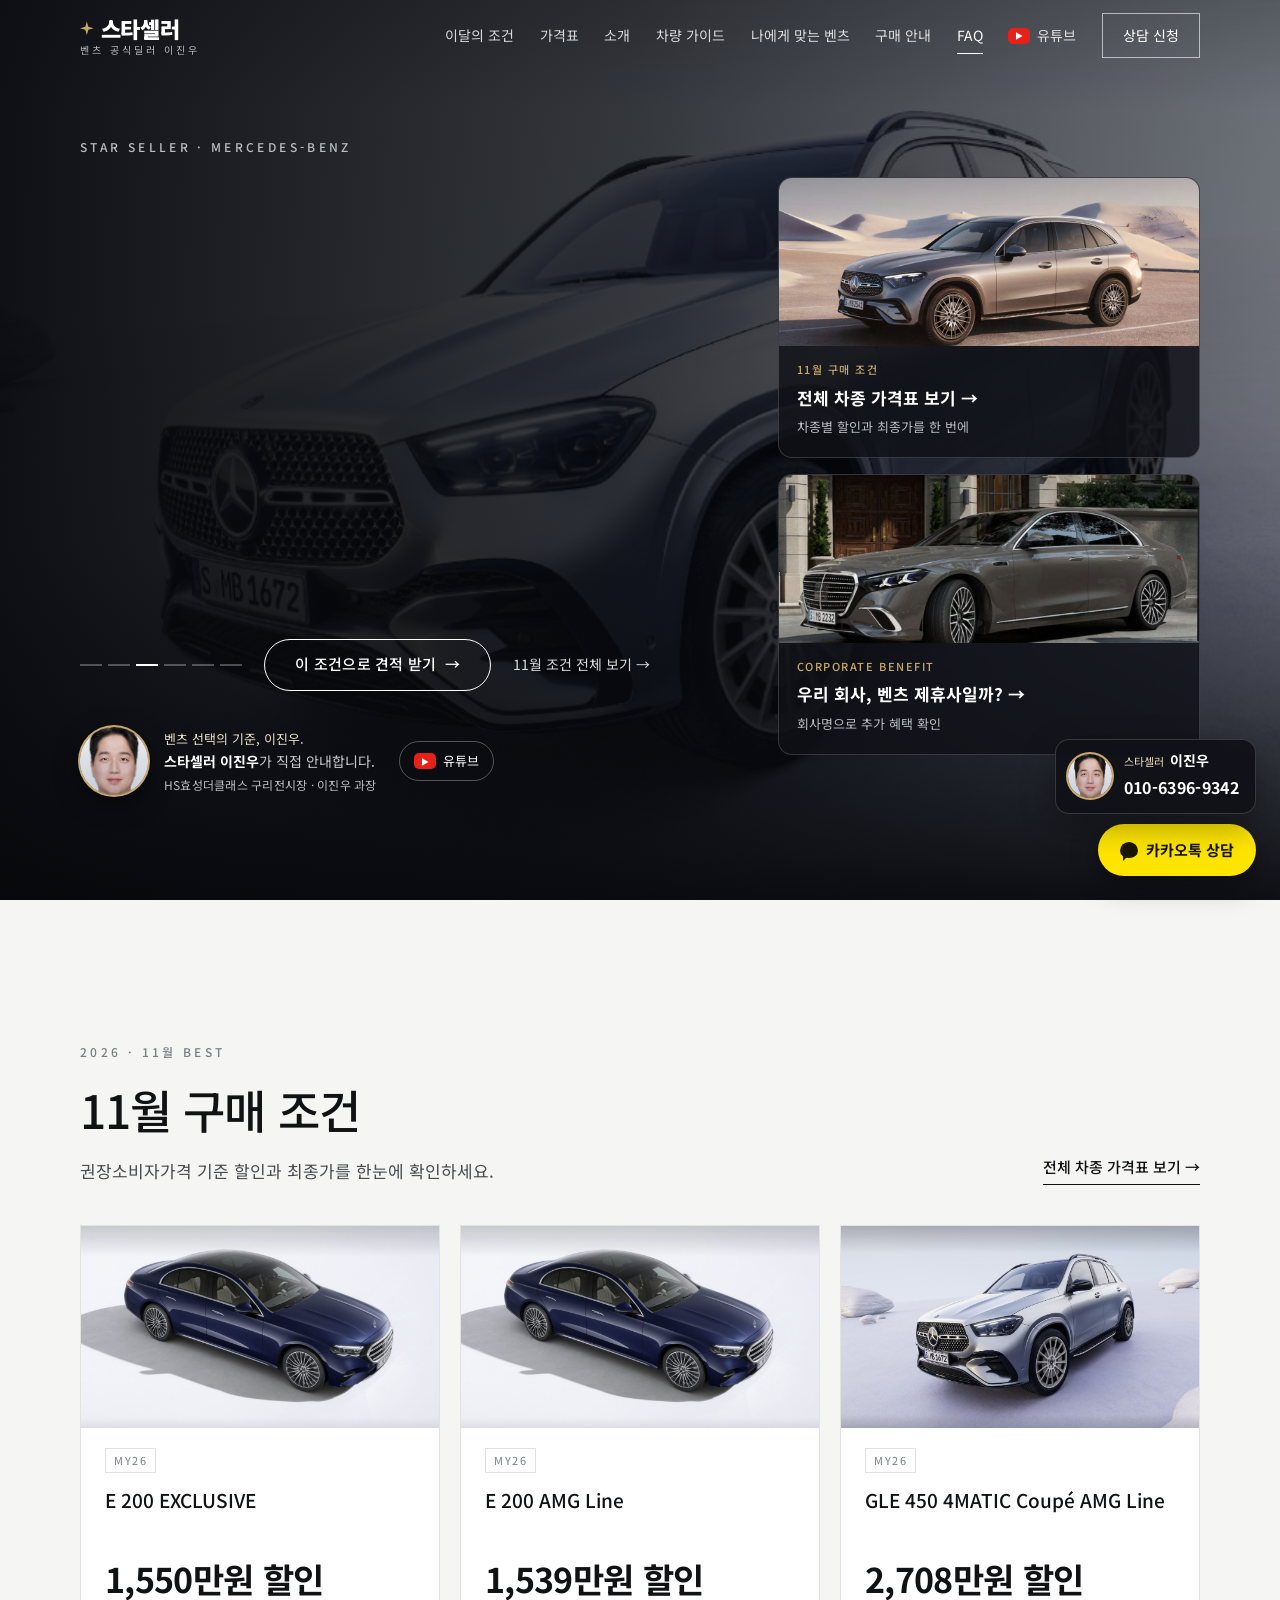
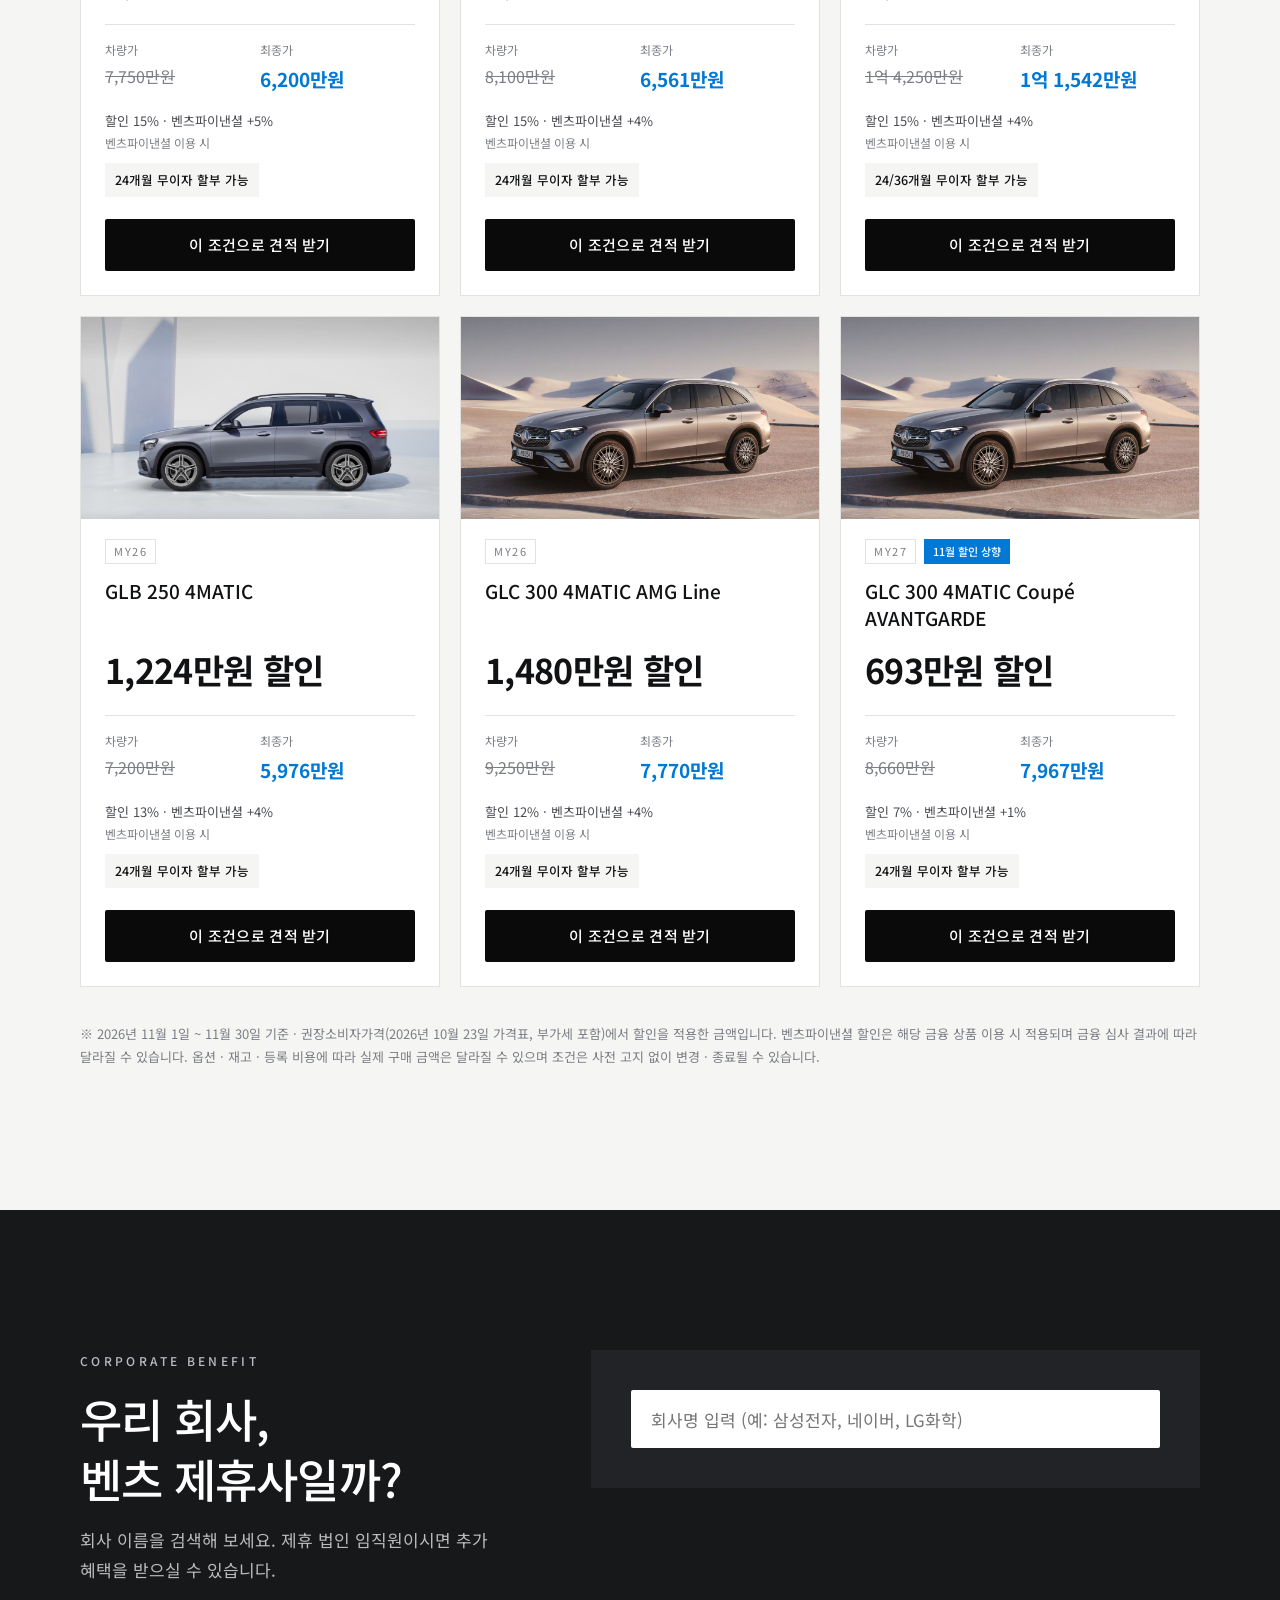
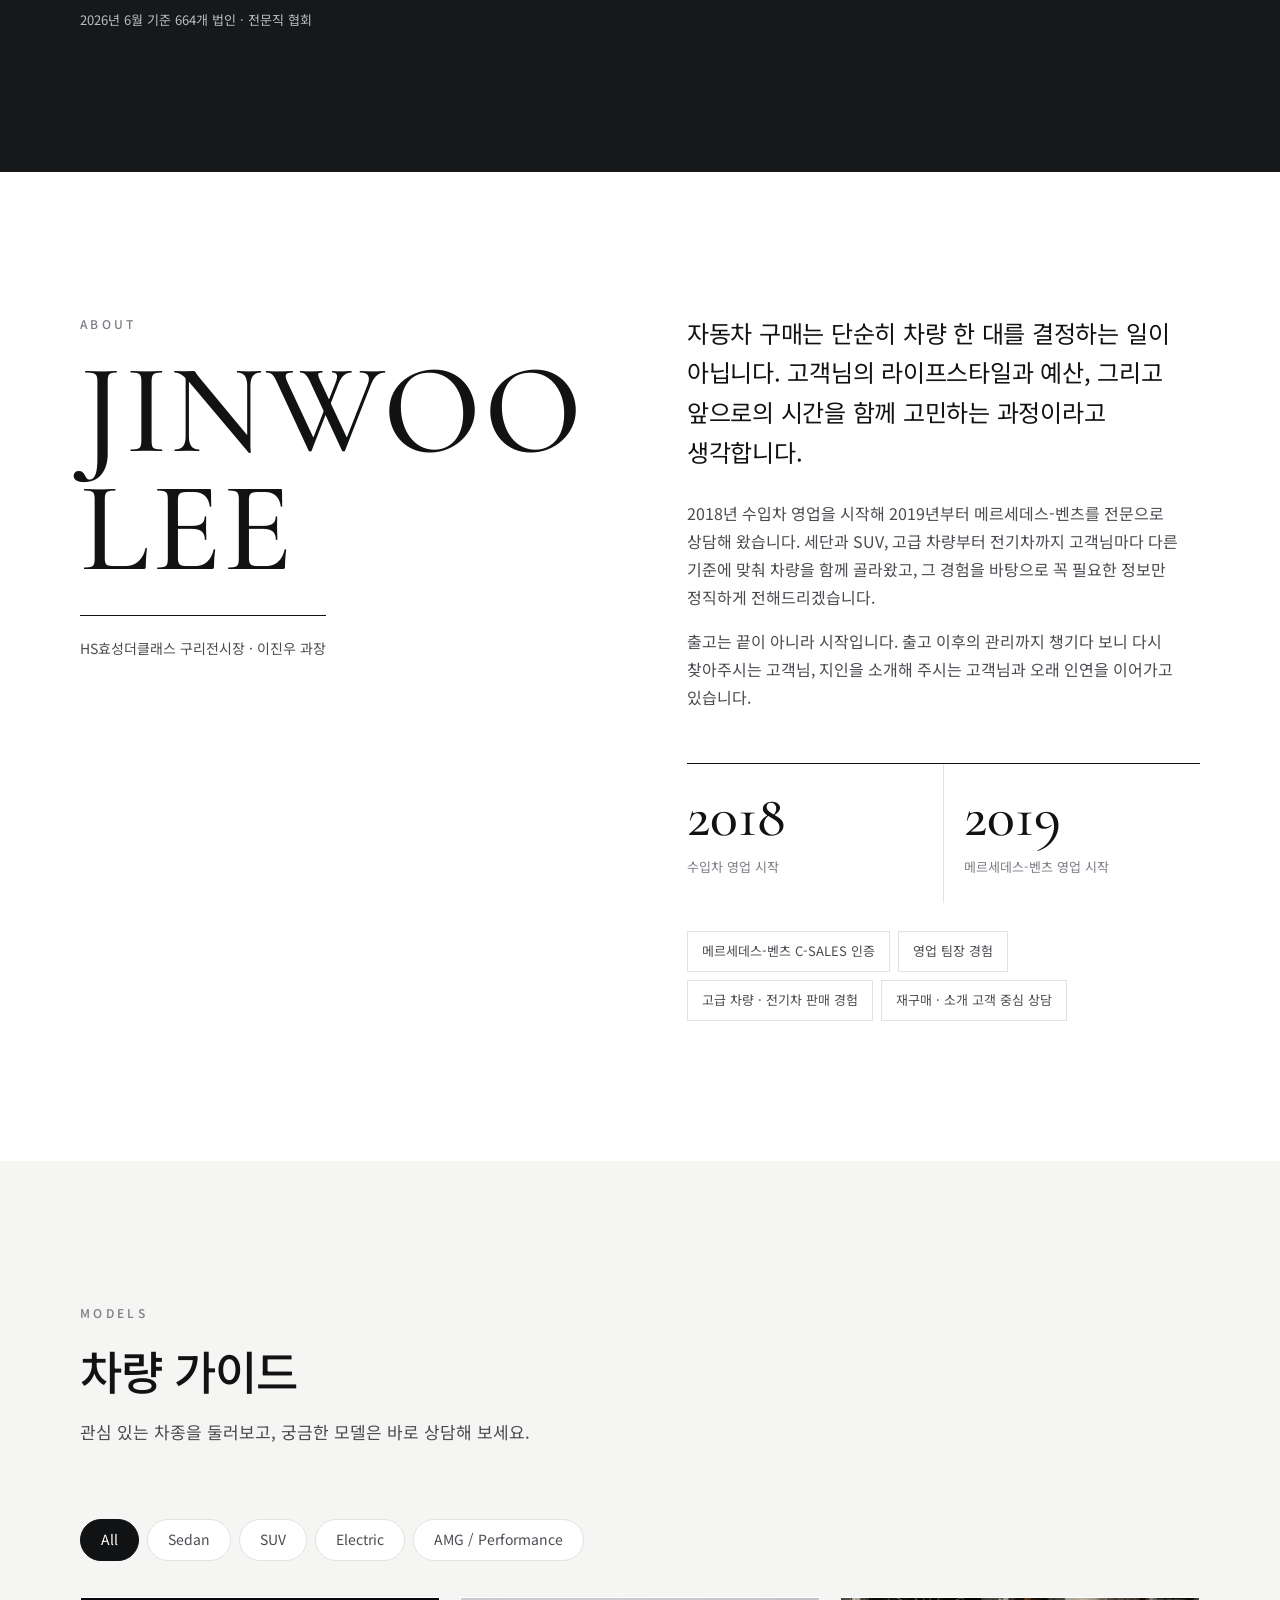
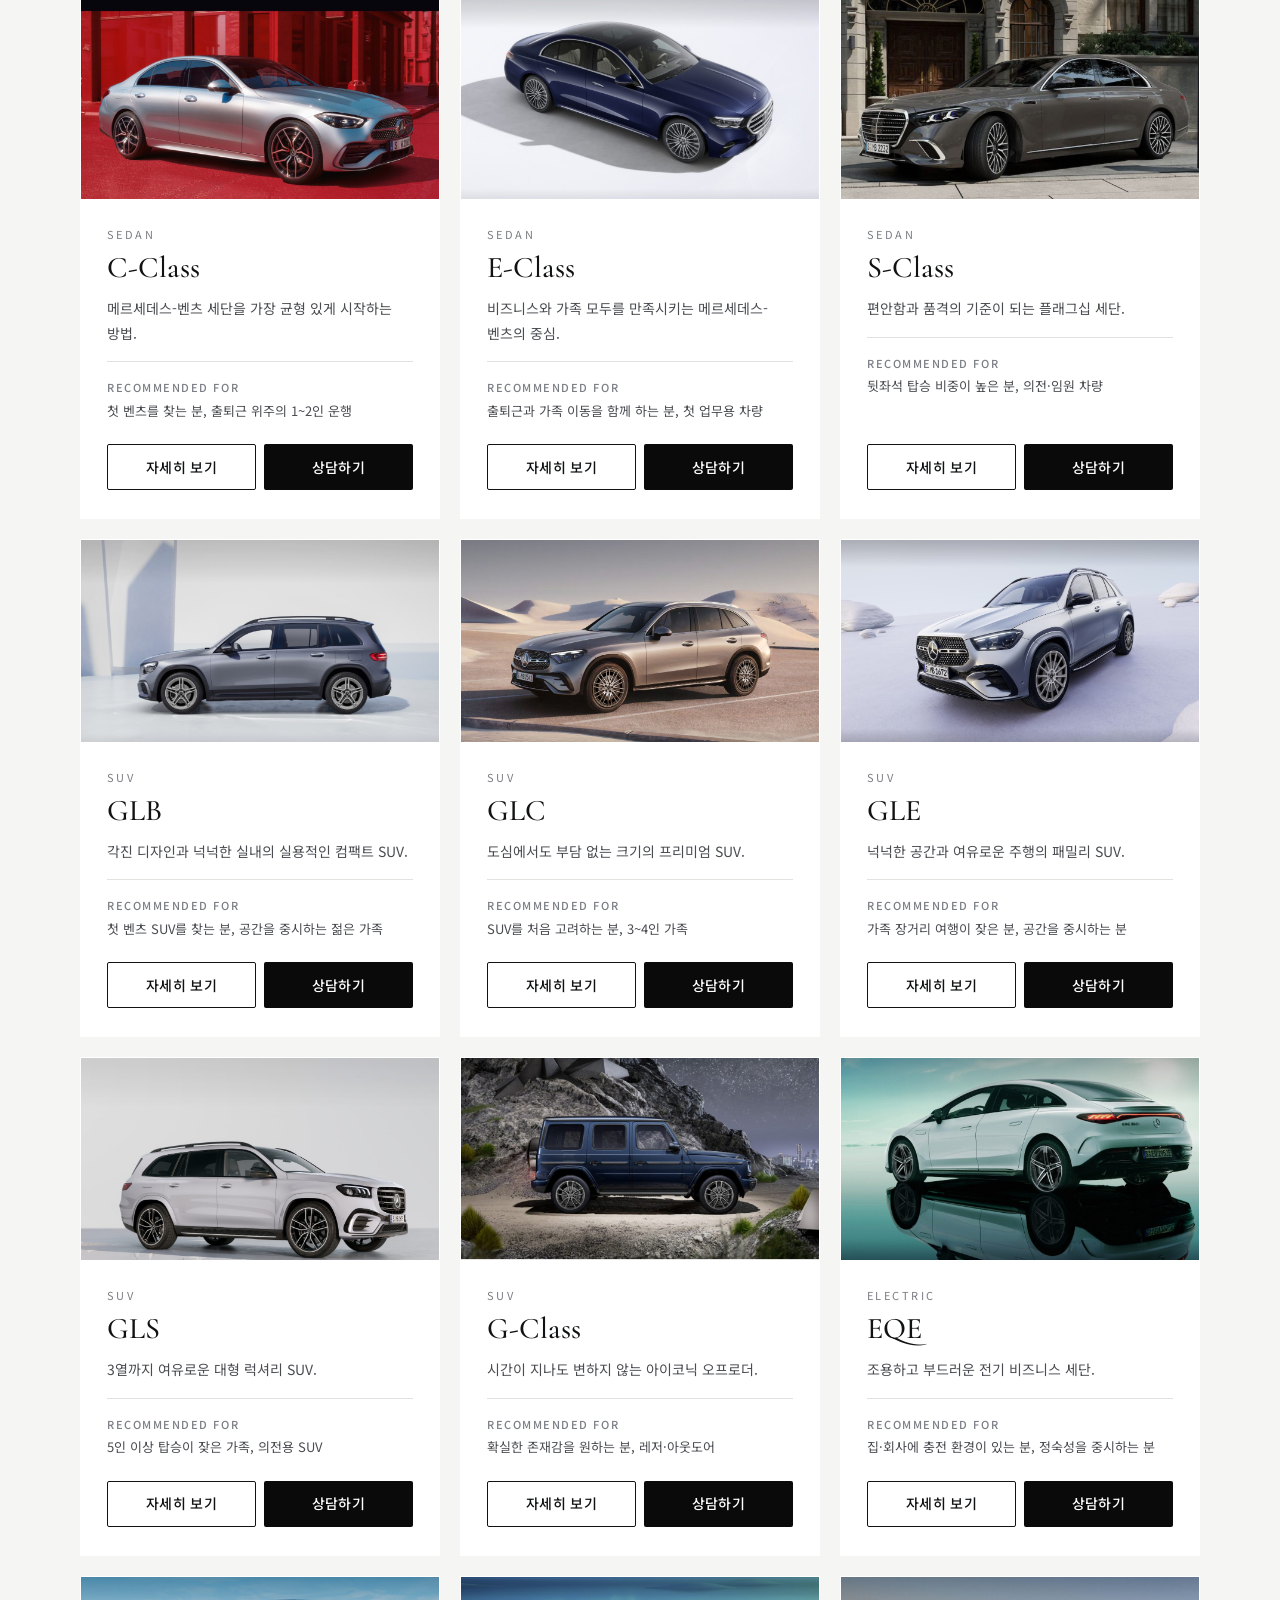
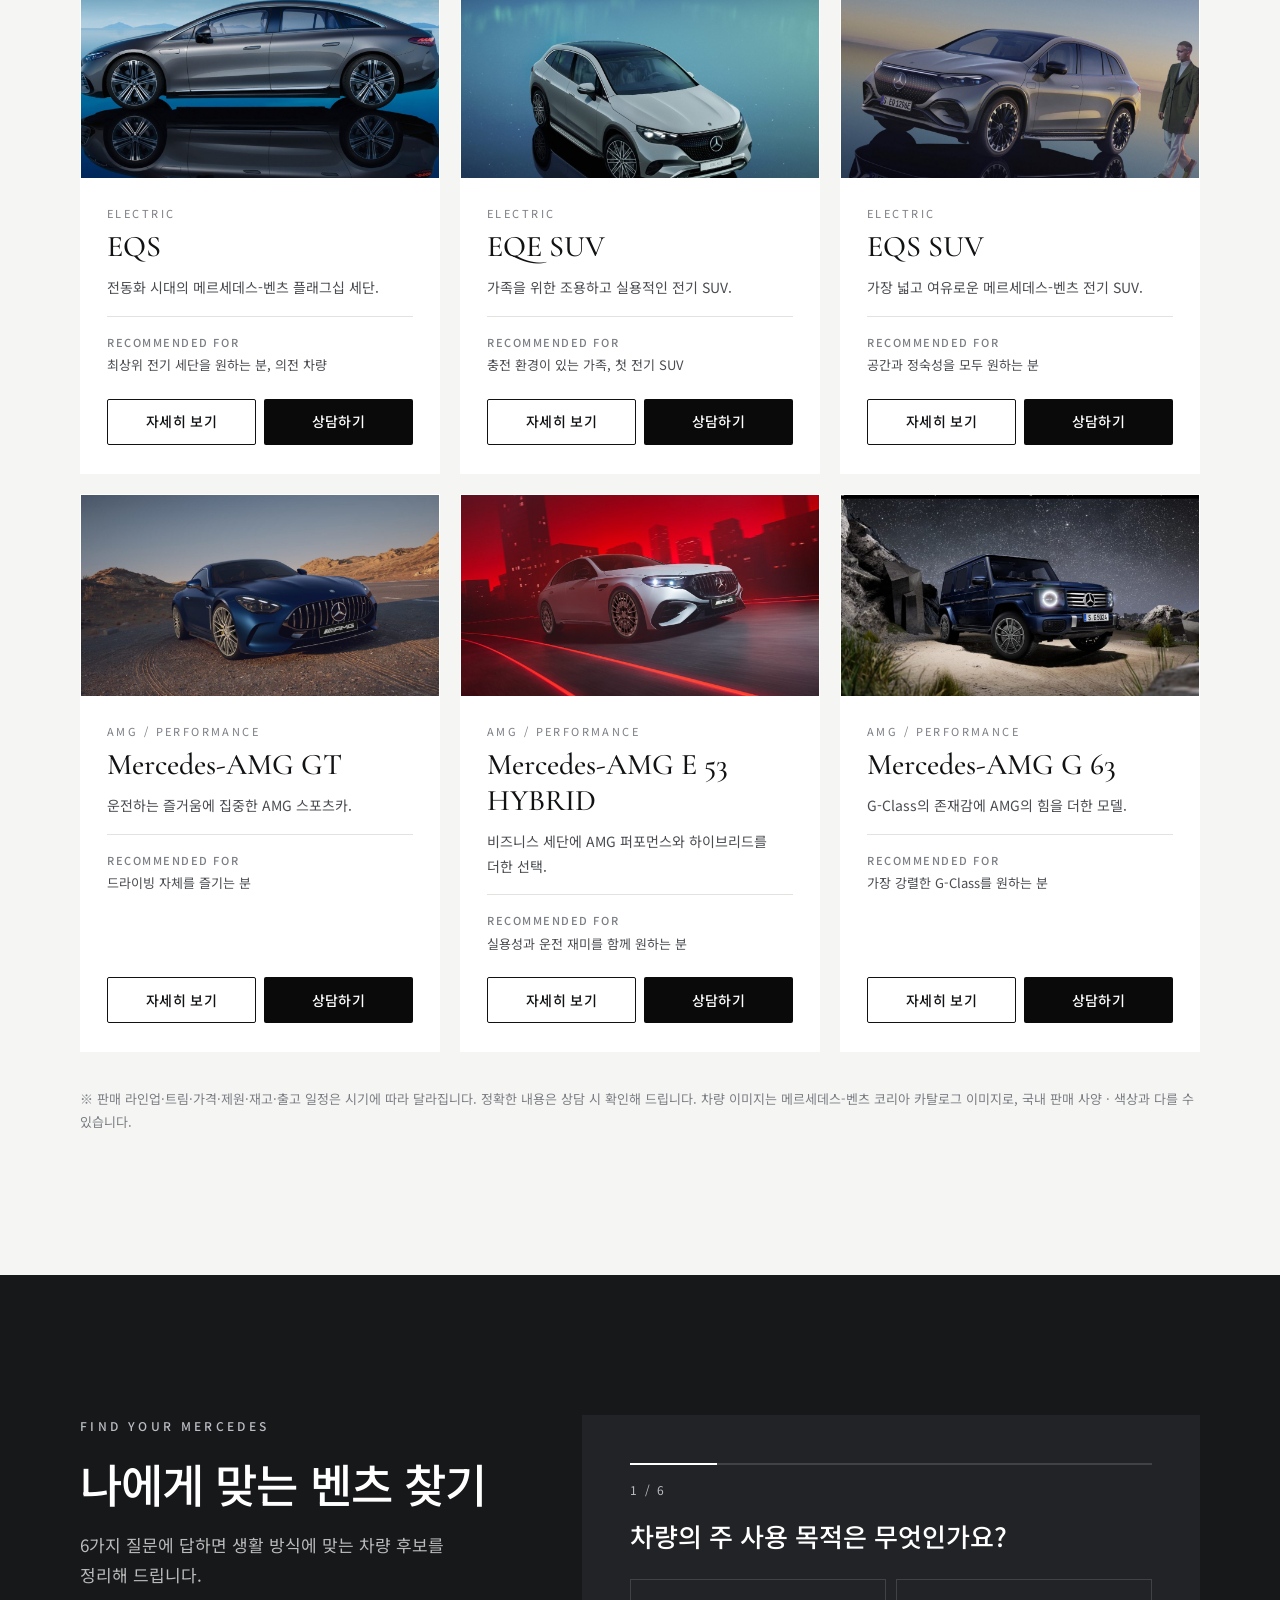
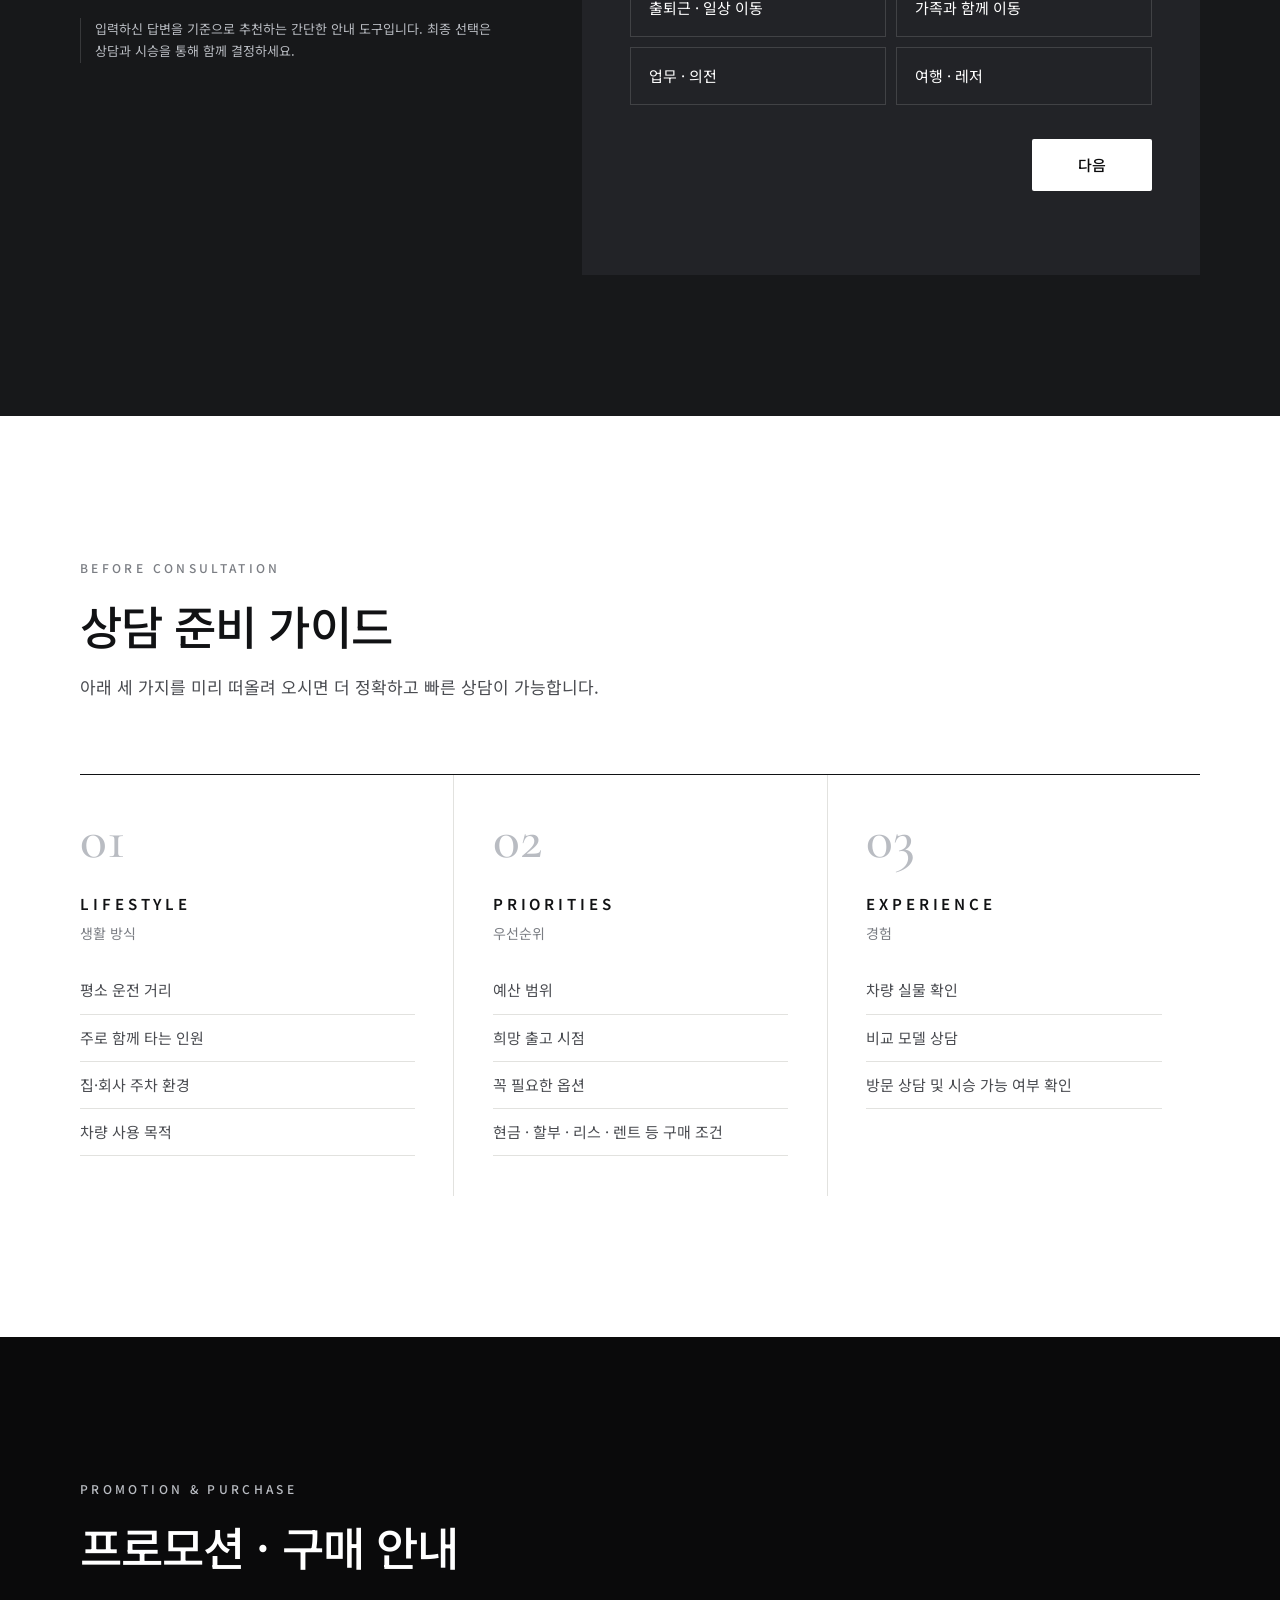
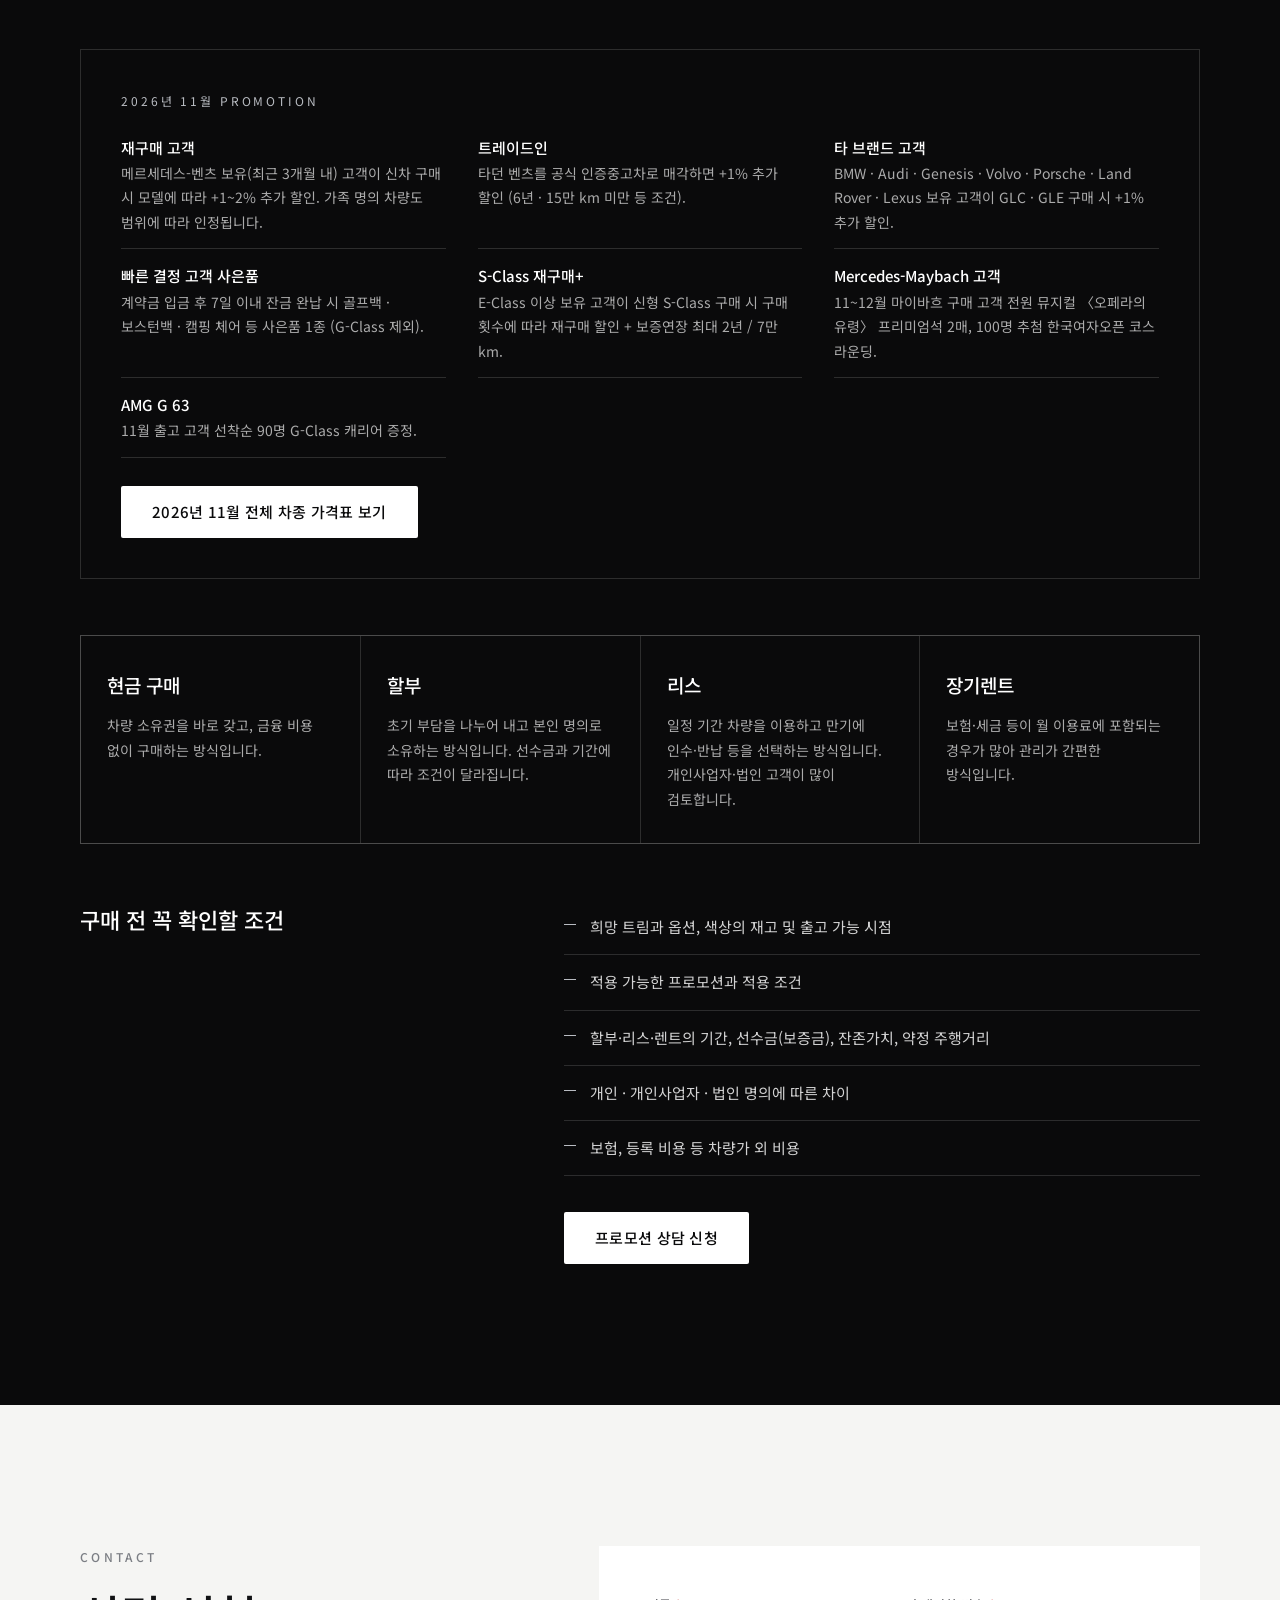
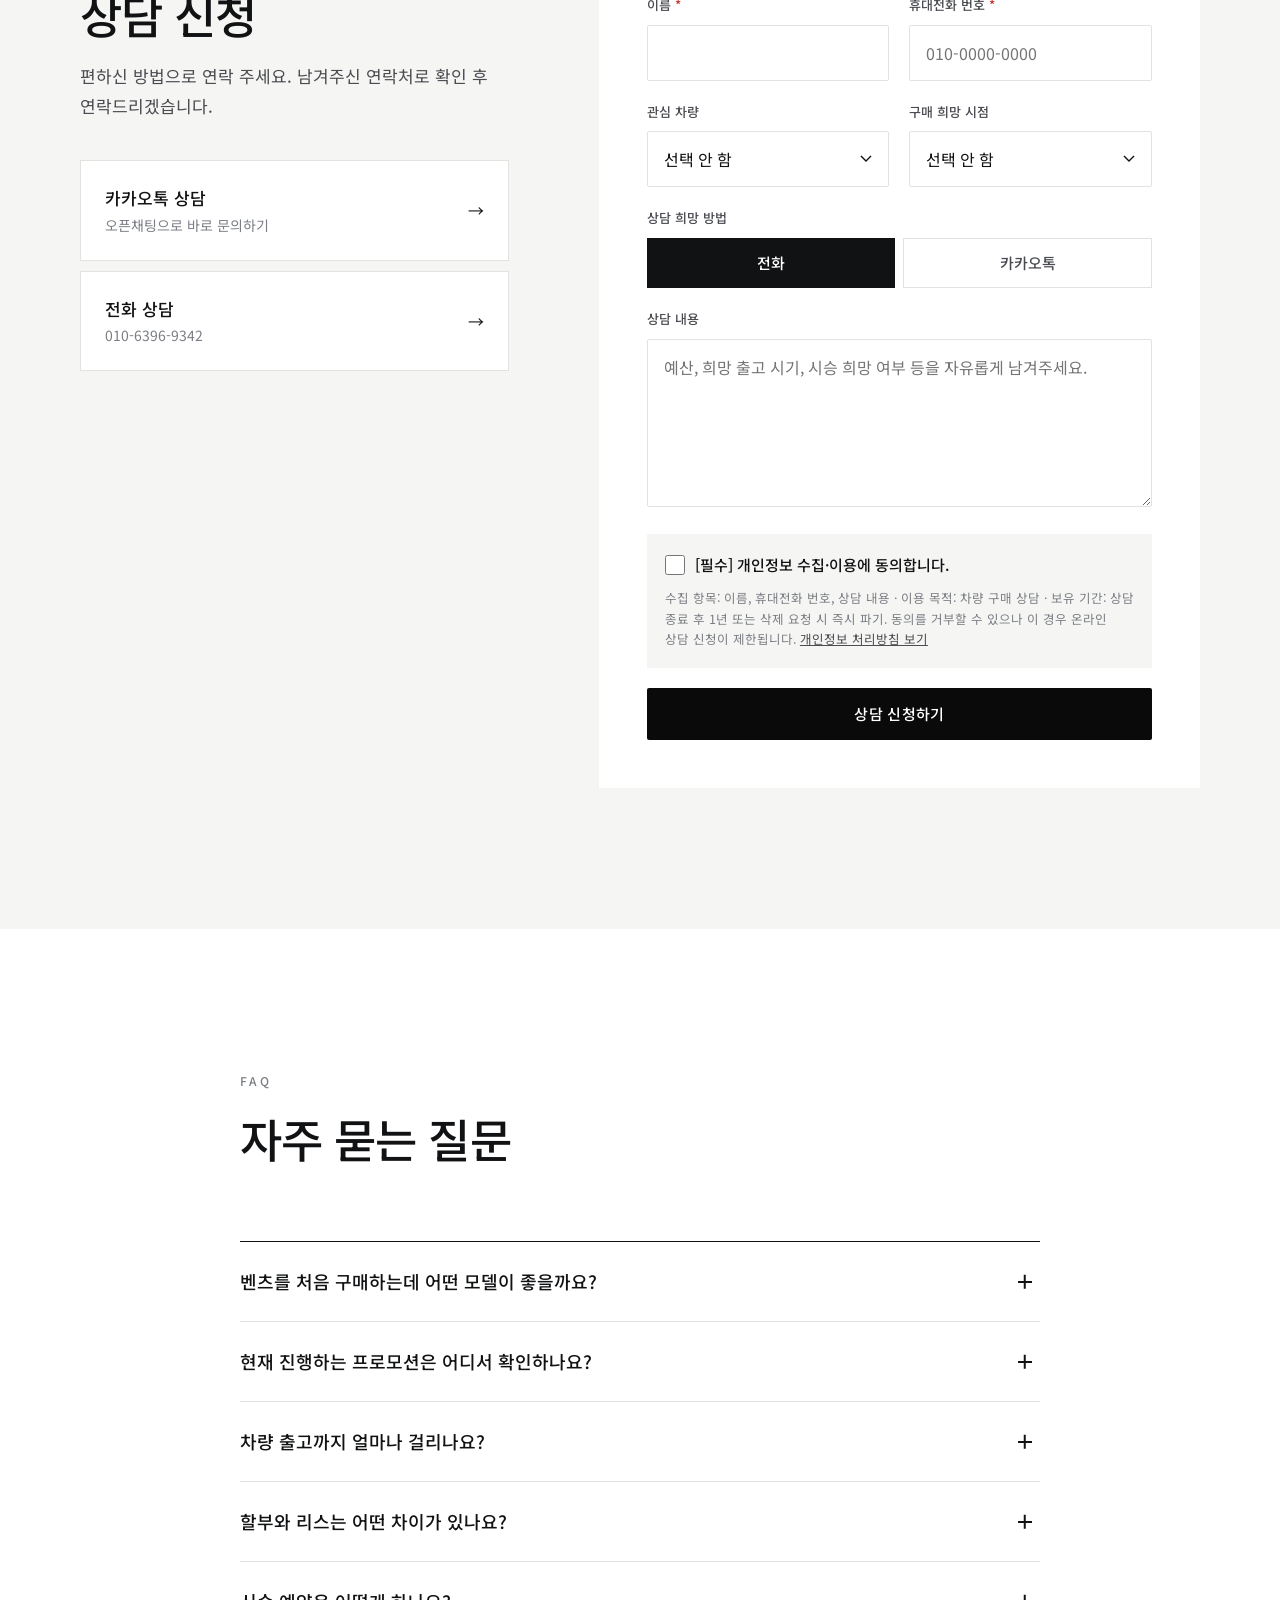
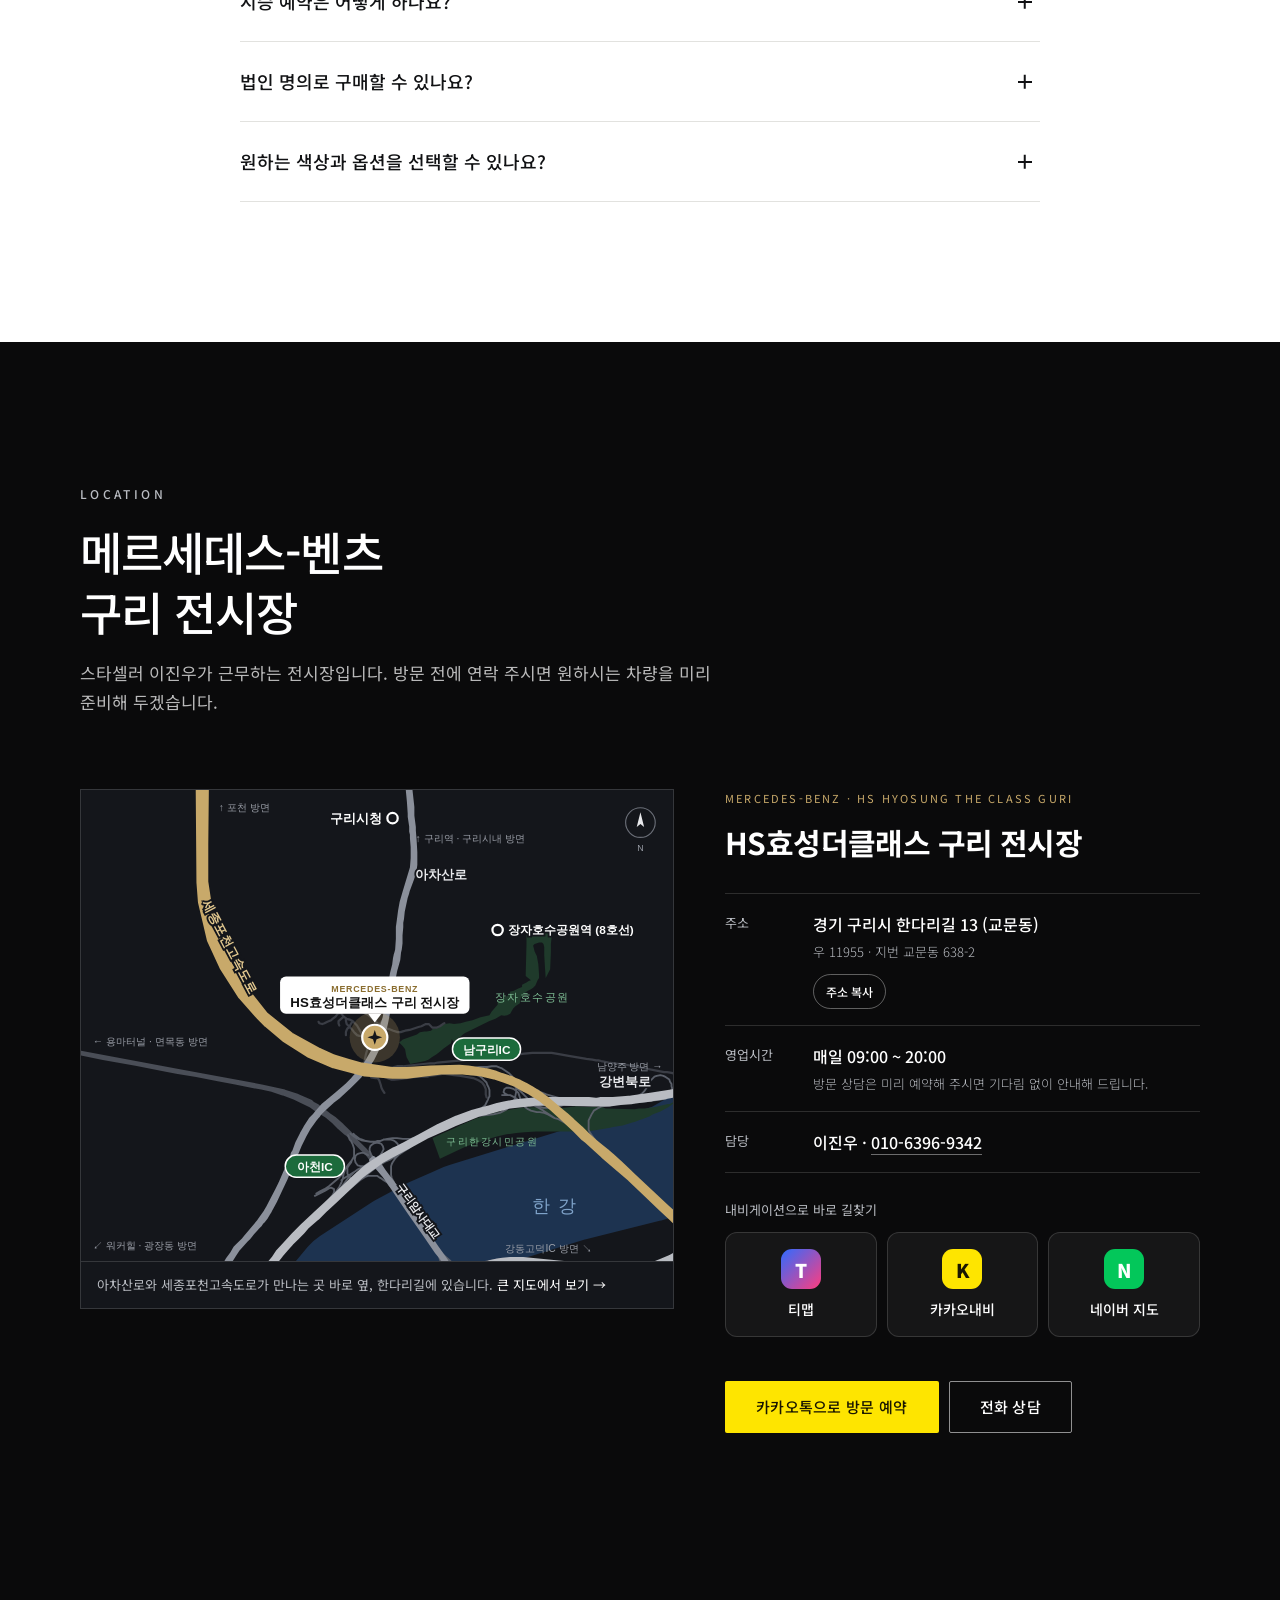
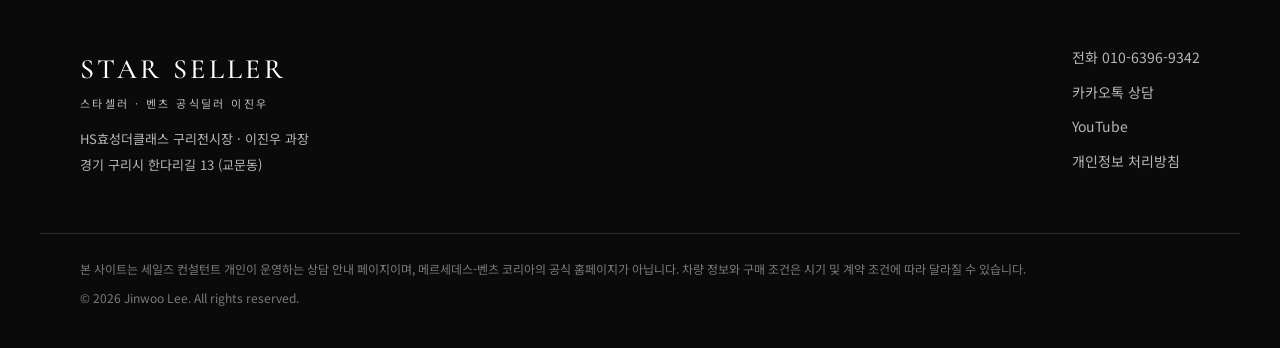
==== index.html @ 0507bc6f "Replace hero slogan with 벤츠 선택의 기준, 이진우. Co-Authored-By: Claude Fable 5.2 <noreply@anthropic.com>" ====
<!doctype html>
<html lang="ko">
<head>
  <meta name="naver-site-verification" content="c593b86a9142375943e25daeb6bd3dead41c6c1e" />
  <meta charset="utf-8">
  <!-- Google 애널리틱스 (방문 통계) -->
  <script async src="https://www.googletagmanager.com/gtag/js?id=G-M9LG50KCFG"></script>
  <script>
    window.dataLayer = window.dataLayer || [];
    function gtag(){dataLayer.push(arguments);}
    gtag('js', new Date());
    gtag('config', 'G-M9LG50KCFG');
  </script>
  <meta name="viewport" content="width=device-width, initial-scale=1, viewport-fit=cover">
  <title>스타셀러 | 벤츠 공식딜러 이진우 과장</title>
  <meta name="description" content="메르세데스-벤츠 세일즈 컨설턴트 이진우의 개인 상담 홈페이지. 차량 선택 가이드, 나에게 맞는 벤츠 찾기, 구매 조건 상담, 카카오톡·전화 상담 신청.">
  <meta name="keywords" content="벤츠, 메르세데스-벤츠, 벤츠 상담, 벤츠 견적, E-Class, S-Class, GLC, GLE, 벤츠 리스, 벤츠 장기렌트, 이진우">
  <meta name="theme-color" content="#0a0a0b">
  <link rel="canonical" href="https://starseller.kr/">

  <!-- Open Graph (SNS 공유) : 배포 주소가 바뀌면 아래 두 URL도 함께 바꾸세요 -->
  <meta property="og:type" content="website">
  <meta property="og:site_name" content="스타셀러">
  <meta property="og:title" content="스타셀러 | 벤츠 공식딜러 이진우 과장">
  <meta property="og:description" content="당신의 다음 벤츠, 함께 고민하겠습니다. 차량 선택부터 출고까지 이진우가 함께합니다.">
  <meta property="og:url" content="https://starseller.kr/">
  <meta property="og:image" content="https://starseller.kr/assets/og-image.png">
  <meta property="og:image:width" content="1200">
  <meta property="og:image:height" content="630">
  <meta property="og:locale" content="ko_KR">
  <meta name="twitter:card" content="summary_large_image">

  <link rel="icon" href="assets/favicon.svg" type="image/svg+xml">
  <link rel="apple-touch-icon" href="assets/apple-touch-icon.png">

  <link rel="preconnect" href="https://fonts.googleapis.com">
  <link rel="preconnect" href="https://fonts.gstatic.com" crossorigin>
  <link href="https://fonts.googleapis.com/css2?family=Cormorant+Garamond:wght@400;500;600&family=Noto+Sans+KR:wght@300;400;500;700;900&display=swap" rel="stylesheet">
  <link rel="stylesheet" href="css/style.css?v=20261116b">
  <link rel="stylesheet" href="css/star.css?v=20261116b">
</head>
<body>
<a class="skip" href="#main">본문 바로가기</a>

<!-- ================= HEADER ================= -->
<header class="header" id="header">
  <div class="container header__inner">
    <a href="#top" class="logo" aria-label="스타셀러 홈으로">
      <span class="logo__name logo__name--star"><i class="spark" aria-hidden="true"></i>스타셀러</span>
      <span class="logo__line logo__line--ko">벤츠 공식딜러 이진우</span>
    </a>
    <nav class="nav" id="nav" aria-label="주요 메뉴">
      <a href="#deals">이달의 조건</a>
      <a href="price.html">가격표</a>
      <a href="#about">소개</a>
      <a href="#models">차량 가이드</a>
      <a href="#finder">나에게 맞는 벤츠</a>
      <a href="#purchase">구매 안내</a>
      <a href="#faq">FAQ</a>
      <a href="https://www.youtube.com/@star_seller_jw" target="_blank" rel="noopener" class="nav__yt"><i aria-hidden="true">▶</i>유튜브</a>
      <a href="#contact" class="nav__cta">상담 신청</a>
    </nav>
    <button class="menu-btn" id="menuBtn" aria-label="메뉴 열기" aria-expanded="false" aria-controls="nav">
      <span></span><span></span>
    </button>
  </div>
</header>

<main id="main">

<!-- ================= 01 HERO ================= -->
<section class="hero hero--photo hero--deal" id="top">
  <div class="hero__bg" aria-hidden="true"><i id="hbA"></i><i id="hbB"></i></div>
  <div class="container hero__inner hd">
    <div class="hd__main">
      <h1 class="sr-only">스타셀러 이진우 · 메르세데스-벤츠 이달의 구매 조건</h1>
      <p class="eyebrow eyebrow--light">STAR SELLER · MERCEDES-BENZ</p>

      <div class="hd__swap" id="hdSwap">
        <p class="hd__tags"><span class="hd__tag"><i class="spark" aria-hidden="true"></i>이달의 별</span><span id="hdRate">할인 15% · 벤츠파이낸셜 +5%</span></p>
        <p class="hd__model"><span id="hdMonth">2026년 11월</span> · <b id="hdName">E 200 EXCLUSIVE</b></p>
        <p class="hd__off"><strong id="hdOff">1,550만원</strong> 할인</p>
        <dl class="hd__nums">
          <div><dt>차량가</dt><dd><s id="hdMsrp">7,750만원</s></dd></div>
          <div><dt><span id="hdMonth2">11월</span> 최종가</dt><dd id="hdFinal">6,200만원</dd></div>
          <div id="hdFreeBox"><dt>벤츠파이낸셜</dt><dd class="hd__gold" id="hdFree">24개월 무이자</dd></div>
        </dl>
      </div>

      <div class="hd__acts">
        <div class="hd__dots" id="hdDots" role="tablist" aria-label="이달의 조건 차종"></div>
        <button type="button" class="btn hd__quote" id="hdQuote">이 조건으로 견적 받기 <span aria-hidden="true">→</span></button>
        <a href="#deals" class="hd__all">11월 조건 전체 보기 <span aria-hidden="true">→</span></a>
      </div>

      <div class="hd__who">
        <div class="hd__face"><img src="assets/images/jinwoo.jpg" alt="스타셀러 이진우" width="354" height="472"></div>
        <p><span class="hd__slogan">벤츠 선택의 기준, 이진우.</span><br><b>스타셀러 <span data-cfg="name">이진우</span></b>가 직접 안내합니다.<br><span class="hd__role" data-role-line>메르세데스-벤츠 세일즈 컨설턴트 이진우</span></p>
        <a class="hd__yt" href="https://www.youtube.com/@star_seller_jw" target="_blank" rel="noopener"><i aria-hidden="true">▶</i>유튜브</a>
      </div>
    </div>

    <div class="hd__side">
      <a class="hd-tile" href="price.html">
        <span class="hd-tile__img" style="background-image:url(assets/images/glc.jpg)"></span>
        <span class="hd-tile__txt"><small><span id="hdMonth3">11월</span> 구매 조건</small><b>전체 차종 가격표 보기 →</b><em>차종별 할인과 최종가를 한 번에</em></span>
      </a>
      <a class="hd-tile" href="#mou">
        <span class="hd-tile__img" style="background-image:url(assets/images/s-class.jpg)"></span>
        <span class="hd-tile__txt"><small>CORPORATE BENEFIT</small><b>우리 회사, 벤츠 제휴사일까? →</b><em>회사명으로 추가 혜택 확인</em></span>
      </a>
    </div>
  </div>
</section>

<!-- ================= THIS MONTH (js/pricing.js) ================= -->
<section class="section deals" id="deals" hidden>
  <div class="container">
    <div class="deals__head reveal">
      <div>
        <p class="eyebrow" id="dealsEyebrow">THIS MONTH</p>
        <h2 class="section__title" id="dealsTitle">이달의 구매 조건</h2>
        <p class="section__desc">권장소비자가격 기준 할인과 최종가를 한눈에 확인하세요.</p>
      </div>
      <a href="price.html" class="deals__all">전체 차종 가격표 보기 <span aria-hidden="true">→</span></a>
    </div>
    <div class="deal-track" id="dealTrack"></div>
    <p class="note" id="dealsNote"></p>
  </div>
</section>

<!-- ================= MOU 제휴사 검색 (js/mou.js) ================= -->
<section class="section mou" id="mou" hidden>
  <div class="container mou__grid">
    <div class="reveal">
      <p class="eyebrow eyebrow--light">CORPORATE BENEFIT</p>
      <h2 class="section__title">우리 회사,<br>벤츠 제휴사일까?</h2>
      <p class="section__desc">회사 이름을 검색해 보세요. 제휴 법인 임직원이시면 추가 혜택을 받으실 수 있습니다.</p>
      <p class="mou__count" id="mouCount"></p>
    </div>
    <div class="mou__panel reveal">
      <label for="mouQ" class="sr-only">회사명 검색</label>
      <input type="search" id="mouQ" class="mou__input" placeholder="회사명 입력 (예: 삼성전자, 네이버, LG화학)" autocomplete="off">
      <div class="mou__result" id="mouResult" aria-live="polite"></div>
    </div>
  </div>
</section>

<!-- ================= 02 ABOUT ================= -->
<section class="section about" id="about">
  <div class="container about__grid">
    <div class="about__ident reveal">
      <p class="eyebrow">ABOUT</p>
      <h2 class="about__name serif">JINWOO<br>LEE</h2>
      <p class="about__role" data-role-line>메르세데스-벤츠 세일즈 컨설턴트 이진우</p>
      <!-- 프로필 사진: assets/images/profile.jpg 를 올리면 자동으로 표시됩니다 -->
      <figure class="about__photo" hidden>
        <img src="assets/images/profile.jpg" alt="이진우 프로필 사진" loading="lazy" width="480" height="600">
      </figure>
    </div>
    <div class="about__body reveal">
      <p class="lead">자동차 구매는 단순히 차량 한 대를 결정하는 일이 아닙니다. 고객님의 라이프스타일과 예산, 그리고 앞으로의 시간을 함께 고민하는 과정이라고 생각합니다.</p>
      <p>2018년 수입차 영업을 시작해 2019년부터 메르세데스-벤츠를 전문으로 상담해 왔습니다. 세단과 SUV, 고급 차량부터 전기차까지 고객님마다 다른 기준에 맞춰 차량을 함께 골라왔고, 그 경험을 바탕으로 꼭 필요한 정보만 정직하게 전해드리겠습니다.</p>
      <p>출고는 끝이 아니라 시작입니다. 출고 이후의 관리까지 챙기다 보니 다시 찾아주시는 고객님, 지인을 소개해 주시는 고객님과 오래 인연을 이어가고 있습니다.</p>

      <dl class="facts">
        <div class="fact"><dt>2018</dt><dd>수입차 영업 시작</dd></div>
        <div class="fact"><dt>2019</dt><dd>메르세데스-벤츠 영업 시작</dd></div>
      </dl>
      <ul class="badges">
        <li>메르세데스-벤츠 C-SALES 인증</li>
        <li>영업 팀장 경험</li>
        <li>고급 차량 · 전기차 판매 경험</li>
        <li>재구매 · 소개 고객 중심 상담</li>
      </ul>
    </div>
  </div>
</section>

<!-- ================= 03 MODELS ================= -->
<section class="section models" id="models">
  <div class="container">
    <div class="section__head reveal">
      <p class="eyebrow">MODELS</p>
      <h2 class="section__title">차량 가이드</h2>
      <p class="section__desc">관심 있는 차종을 둘러보고, 궁금한 모델은 바로 상담해 보세요.</p>
    </div>
    <div class="filters reveal" role="group" aria-label="차량 카테고리">
      <button type="button" class="filter is-active" data-filter="all" aria-pressed="true">All</button>
      <button type="button" class="filter" data-filter="sedan" aria-pressed="false">Sedan</button>
      <button type="button" class="filter" data-filter="suv" aria-pressed="false">SUV</button>
      <button type="button" class="filter" data-filter="electric" aria-pressed="false">Electric</button>
      <button type="button" class="filter" data-filter="amg" aria-pressed="false">AMG / Performance</button>
    </div>
    <div class="model-grid" id="modelGrid" aria-live="polite"></div>
    <p class="note">※ 판매 라인업·트림·가격·제원·재고·출고 일정은 시기에 따라 달라집니다. 정확한 내용은 상담 시 확인해 드립니다. 차량 이미지는 메르세데스-벤츠 코리아 카탈로그 이미지로, 국내 판매 사양 · 색상과 다를 수 있습니다.</p>
  </div>
</section>

<!-- 모델 상세 -->
<dialog class="modal" id="modelModal" aria-labelledby="modalTitle">
  <div class="modal__inner">
    <button type="button" class="modal__close" data-close aria-label="닫기">&times;</button>
    <div class="modal__visual" id="modalVisual" aria-hidden="true"></div>
    <p class="eyebrow" id="modalCat"></p>
    <h3 class="modal__title serif" id="modalTitle"></h3>
    <p class="modal__tagline" id="modalTagline"></p>
    <dl class="modal__list">
      <div><dt>추천 고객</dt><dd id="modalFor"></dd></div>
      <div><dt>주행 특성</dt><dd id="modalDrive"></dd></div>
      <div><dt>공간 활용</dt><dd id="modalSpace"></dd></div>
      <div><dt>선택 시 고려할 점</dt><dd id="modalConsider"></dd></div>
      <div><dt>상담 시 확인</dt><dd>가격 · 트림 · 제원 · 옵션 · 재고 · 출고 일정 · 적용 가능한 혜택</dd></div>
    </dl>
    <button type="button" class="btn btn--dark btn--block" id="modalCta">이 차량 상담하기</button>
  </div>
</dialog>

<!-- ================= 04 FINDER ================= -->
<section class="section finder" id="finder">
  <div class="container finder__grid">
    <div class="finder__intro reveal">
      <p class="eyebrow eyebrow--light">FIND YOUR MERCEDES</p>
      <h2 class="section__title">나에게 맞는 벤츠 찾기</h2>
      <p class="section__desc">6가지 질문에 답하면 생활 방식에 맞는 차량 후보를 정리해 드립니다.</p>
      <p class="finder__notice">입력하신 답변을 기준으로 추천하는 간단한 안내 도구입니다. 최종 선택은 상담과 시승을 통해 함께 결정하세요.</p>
    </div>

    <div class="finder__panel reveal" id="finderPanel">
      <form id="finderForm" novalidate>
        <div class="progress" aria-hidden="true"><span id="finderBar"></span></div>
        <p class="finder__count" id="finderCount">1 / 6</p>
        <div id="finderSteps"></div>
        <div class="finder__nav">
          <button type="button" class="btn btn--ghost-light" id="finderPrev">이전</button>
          <button type="button" class="btn btn--light" id="finderNext">다음</button>
        </div>
        <p class="finder__error" id="finderError" role="alert"></p>
      </form>

      <div class="finder__result" id="finderResult" hidden tabindex="-1">
        <p class="eyebrow eyebrow--light">RECOMMENDATION</p>
        <h3 class="finder__result-title">이런 차량을 추천드려요</h3>
        <ol class="result-list" id="resultList"></ol>
        <div class="finder__result-actions">
          <button type="button" class="btn btn--light" id="resultCta">추천받은 차량 상담하기</button>
          <button type="button" class="btn btn--ghost-light" id="finderReset">다시 하기</button>
        </div>
      </div>
    </div>
  </div>
</section>

<!-- ================= 05 GUIDE ================= -->
<section class="section guide" id="guide">
  <div class="container">
    <div class="section__head reveal">
      <p class="eyebrow">BEFORE CONSULTATION</p>
      <h2 class="section__title">상담 준비 가이드</h2>
      <p class="section__desc">아래 세 가지를 미리 떠올려 오시면 더 정확하고 빠른 상담이 가능합니다.</p>
    </div>
    <ol class="guide__list">
      <li class="guide__item reveal">
        <span class="guide__num serif">01</span>
        <h3 class="guide__title">LIFESTYLE</h3>
        <p class="guide__ko">생활 방식</p>
        <ul><li>평소 운전 거리</li><li>주로 함께 타는 인원</li><li>집·회사 주차 환경</li><li>차량 사용 목적</li></ul>
      </li>
      <li class="guide__item reveal">
        <span class="guide__num serif">02</span>
        <h3 class="guide__title">PRIORITIES</h3>
        <p class="guide__ko">우선순위</p>
        <ul><li>예산 범위</li><li>희망 출고 시점</li><li>꼭 필요한 옵션</li><li>현금 · 할부 · 리스 · 렌트 등 구매 조건</li></ul>
      </li>
      <li class="guide__item reveal">
        <span class="guide__num serif">03</span>
        <h3 class="guide__title">EXPERIENCE</h3>
        <p class="guide__ko">경험</p>
        <ul><li>차량 실물 확인</li><li>비교 모델 상담</li><li>방문 상담 및 시승 가능 여부 확인</li></ul>
      </li>
    </ol>
  </div>
</section>

<!-- ================= 06 PURCHASE ================= -->
<section class="section purchase" id="purchase">
  <div class="container">
    <div class="section__head reveal">
      <p class="eyebrow eyebrow--light">PROMOTION &amp; PURCHASE</p>
      <h2 class="section__title">프로모션 · 구매 안내</h2>
    </div>

    <div class="promo reveal" id="promoBox"></div>

    <div class="pay-grid">
      <article class="pay reveal">
        <h3>현금 구매</h3>
        <p>차량 소유권을 바로 갖고, 금융 비용 없이 구매하는 방식입니다.</p>
      </article>
      <article class="pay reveal">
        <h3>할부</h3>
        <p>초기 부담을 나누어 내고 본인 명의로 소유하는 방식입니다. 선수금과 기간에 따라 조건이 달라집니다.</p>
      </article>
      <article class="pay reveal">
        <h3>리스</h3>
        <p>일정 기간 차량을 이용하고 만기에 인수·반납 등을 선택하는 방식입니다. 개인사업자·법인 고객이 많이 검토합니다.</p>
      </article>
      <article class="pay reveal">
        <h3>장기렌트</h3>
        <p>보험·세금 등이 월 이용료에 포함되는 경우가 많아 관리가 간편한 방식입니다.</p>
      </article>
    </div>

    <div class="checklist reveal">
      <h3>구매 전 꼭 확인할 조건</h3>
      <ul>
        <li>희망 트림과 옵션, 색상의 재고 및 출고 가능 시점</li>
        <li>적용 가능한 프로모션과 적용 조건</li>
        <li>할부·리스·렌트의 기간, 선수금(보증금), 잔존가치, 약정 주행거리</li>
        <li>개인 · 개인사업자 · 법인 명의에 따른 차이</li>
        <li>보험, 등록 비용 등 차량가 외 비용</li>
      </ul>
      <a href="#contact" class="btn btn--light" data-prefill-topic="프로모션 문의">프로모션 상담 신청</a>
    </div>
  </div>
</section>

<!-- ================= 07 CONTACT ================= -->
<section class="section contact" id="contact">
  <div class="container contact__grid">
    <div class="contact__intro reveal">
      <p class="eyebrow">CONTACT</p>
      <h2 class="section__title">상담 신청</h2>
      <p class="section__desc">편하신 방법으로 연락 주세요. 남겨주신 연락처로 확인 후 연락드리겠습니다.</p>
      <div class="quick">
        <a class="quick__item" data-kakao href="https://open.kakao.com/o/sWytrfVi" target="_blank" rel="noopener">
          <span class="quick__label">카카오톡 상담</span>
          <span class="quick__desc">오픈채팅으로 바로 문의하기</span>
        </a>
        <a class="quick__item" data-tel href="tel:01063969342">
          <span class="quick__label">전화 상담</span>
          <span class="quick__desc" data-cfg="phone">010-6396-9342</span>
        </a>
      </div>
    </div>

    <form class="form reveal" id="contactForm" novalidate>
      <div class="form__row">
        <div class="field">
          <label for="f-name">이름 <em>*</em></label>
          <input id="f-name" name="name" type="text" autocomplete="name" maxlength="30" required>
          <p class="field__error" id="e-name"></p>
        </div>
        <div class="field">
          <label for="f-phone">휴대전화 번호 <em>*</em></label>
          <input id="f-phone" name="phone" type="tel" inputmode="numeric" autocomplete="tel" placeholder="010-0000-0000" maxlength="13" required>
          <p class="field__error" id="e-phone"></p>
        </div>
      </div>
      <div class="form__row">
        <div class="field">
          <label for="f-model">관심 차량</label>
          <select id="f-model" name="model"><option value="">선택 안 함</option></select>
        </div>
        <div class="field">
          <label for="f-when">구매 희망 시점</label>
          <select id="f-when" name="timing">
            <option value="">선택 안 함</option>
            <option>1개월 이내</option>
            <option>3개월 이내</option>
            <option>6개월 이내</option>
            <option>아직 미정</option>
          </select>
        </div>
      </div>
      <fieldset class="field">
        <legend>상담 희망 방법</legend>
        <div class="seg">
          <label><input type="radio" name="method" value="전화" checked><span>전화</span></label>
          <label><input type="radio" name="method" value="카카오톡"><span>카카오톡</span></label>
        </div>
      </fieldset>
      <div class="field">
        <label for="f-msg">상담 내용</label>
        <textarea id="f-msg" name="message" rows="5" maxlength="1000" placeholder="예산, 희망 출고 시기, 시승 희망 여부 등을 자유롭게 남겨주세요."></textarea>
      </div>
      <!-- 스팸 방지용 (사람에게는 보이지 않음) -->
      <div class="hp" aria-hidden="true">
        <label for="f-hp">이 칸은 비워두세요</label>
        <input id="f-hp" name="_gotcha" type="text" tabindex="-1" autocomplete="off">
      </div>
      <div class="consent">
        <label class="check">
          <input type="checkbox" id="f-agree" name="agree" required>
          <span>[필수] 개인정보 수집·이용에 동의합니다.</span>
        </label>
        <p class="consent__detail">수집 항목: 이름, 휴대전화 번호, 상담 내용 · 이용 목적: 차량 구매 상담 · 보유 기간: 상담 종료 후 1년 또는 삭제 요청 시 즉시 파기. 동의를 거부할 수 있으나 이 경우 온라인 상담 신청이 제한됩니다. <a href="privacy.html">개인정보 처리방침 보기</a></p>
        <p class="field__error" id="e-agree"></p>
      </div>
      <button type="submit" class="btn btn--dark btn--block" id="submitBtn">상담 신청하기</button>
      <div class="form__status" id="formStatus" role="status" aria-live="polite"></div>
    </form>
  </div>
</section>

<!-- ================= 09 FAQ ================= -->
<section class="section faq" id="faq">
  <div class="container container--narrow">
    <div class="section__head reveal">
      <p class="eyebrow">FAQ</p>
      <h2 class="section__title">자주 묻는 질문</h2>
    </div>
    <div class="accordion" id="faqList">
      <div class="acc">
        <h3><button type="button" class="acc__btn" aria-expanded="false" aria-controls="faq1" id="faq1-btn">벤츠를 처음 구매하는데 어떤 모델이 좋을까요?</button></h3>
        <div class="acc__panel" id="faq1" role="region" aria-labelledby="faq1-btn" hidden><p>주로 혼자 출퇴근하시는지, 가족과 함께 타시는지, 주차 환경이 어떤지에 따라 추천 모델이 달라집니다. 위의 ‘나에게 맞는 벤츠 찾기’로 후보를 먼저 살펴보시고, 상담을 통해 실제 조건에 맞춰 좁혀 보시길 권합니다.</p></div>
      </div>
      <div class="acc">
        <h3><button type="button" class="acc__btn" aria-expanded="false" aria-controls="faq2" id="faq2-btn">현재 진행하는 프로모션은 어디서 확인하나요?</button></h3>
        <div class="acc__panel" id="faq2" role="region" aria-labelledby="faq2-btn" hidden><p>프로모션은 월별, 모델별, 구매 조건별로 달라집니다. 홈페이지의 프로모션 안내를 참고하시고, 정확한 적용 여부는 카카오톡이나 전화로 문의해 주시면 확인해 드립니다.</p></div>
      </div>
      <div class="acc">
        <h3><button type="button" class="acc__btn" aria-expanded="false" aria-controls="faq3" id="faq3-btn">차량 출고까지 얼마나 걸리나요?</button></h3>
        <div class="acc__panel" id="faq3" role="region" aria-labelledby="faq3-btn" hidden><p>모델, 트림, 색상, 옵션과 재고 상황에 따라 크게 달라집니다. 재고 차량은 비교적 빠르게 출고되는 경우도 있지만, 정확한 일정은 계약 전 상담에서 확인해 드립니다.</p></div>
      </div>
      <div class="acc">
        <h3><button type="button" class="acc__btn" aria-expanded="false" aria-controls="faq4" id="faq4-btn">할부와 리스는 어떤 차이가 있나요?</button></h3>
        <div class="acc__panel" id="faq4" role="region" aria-labelledby="faq4-btn" hidden><p>할부는 차량을 본인 명의로 소유하면서 대금을 나누어 내는 방식이고, 리스는 일정 기간 차량을 이용한 뒤 만기에 인수나 반납 등을 선택하는 방식입니다. 명의, 비용 처리, 월 납입금 구성이 달라 고객님 상황에 맞춰 비교해 드립니다.</p></div>
      </div>
      <div class="acc">
        <h3><button type="button" class="acc__btn" aria-expanded="false" aria-controls="faq5" id="faq5-btn">시승 예약은 어떻게 하나요?</button></h3>
        <div class="acc__panel" id="faq5" role="region" aria-labelledby="faq5-btn" hidden><p>상담 신청이나 카카오톡으로 희망 모델과 일정을 알려주세요. 시승 차량 운영 여부와 가능한 일정을 확인한 뒤 안내해 드립니다.</p></div>
      </div>
      <div class="acc">
        <h3><button type="button" class="acc__btn" aria-expanded="false" aria-controls="faq6" id="faq6-btn">법인 명의로 구매할 수 있나요?</button></h3>
        <div class="acc__panel" id="faq6" role="region" aria-labelledby="faq6-btn" hidden><p>법인 및 개인사업자 명의 구매도 상담 가능합니다. 구매 방식에 따라 필요한 서류와 조건이 달라지므로 상담 시 함께 확인해 드립니다. 세무 처리는 담당 세무사와 확인하시는 것을 권합니다.</p></div>
      </div>
      <div class="acc">
        <h3><button type="button" class="acc__btn" aria-expanded="false" aria-controls="faq7" id="faq7-btn">원하는 색상과 옵션을 선택할 수 있나요?</button></h3>
        <div class="acc__panel" id="faq7" role="region" aria-labelledby="faq7-btn" hidden><p>모델과 트림에 따라 선택 가능한 색상과 옵션이 정해져 있으며, 조합에 따라 재고 여부와 출고 시점이 달라질 수 있습니다. 원하시는 사양을 알려주시면 가능한 조합을 확인해 드립니다.</p></div>
      </div>
    </div>
  </div>
</section>

<!-- ================= 09-2 전시장 안내 ================= -->
<section class="section loc" id="location">
  <div class="container">
    <div class="section__head reveal">
      <p class="eyebrow eyebrow--light">LOCATION</p>
      <h2 class="section__title">메르세데스-벤츠<br>구리 전시장</h2>
      <p class="section__desc">스타셀러 이진우가 근무하는 전시장입니다. 방문 전에 연락 주시면 원하시는 차량을 미리 준비해 두겠습니다.</p>
    </div>

    <div class="loc__grid reveal">
      <figure class="loc__map">
        <img src="assets/images/guri-map.svg" width="800" height="636" loading="lazy"
          alt="메르세데스-벤츠 구리 전시장 약도. 아차산로와 세종포천고속도로가 만나는 지점 북쪽, 한다리길에 있습니다. 남구리IC와 아천IC, 장자호수공원이 가깝습니다.">
        <figcaption>아차산로와 세종포천고속도로가 만나는 곳 바로 옆, 한다리길에 있습니다. <a href="https://map.kakao.com/link/map/769443533" target="_blank" rel="noopener">큰 지도에서 보기 →</a></figcaption>
      </figure>

      <div class="loc__info">
        <p class="loc__brand">MERCEDES-BENZ · HS HYOSUNG THE CLASS GURI</p>
        <h3 class="loc__name">HS효성더클래스 구리 전시장</h3>
        <dl class="loc__list">
          <div><dt>주소</dt><dd>경기 구리시 한다리길 13 (교문동)<span>우 11955 · 지번 교문동 638-2</span>
            <button type="button" class="loc__copy" id="locCopy" data-copy="경기 구리시 한다리길 13">주소 복사</button></dd></div>
          <div><dt>영업시간</dt><dd>매일 09:00 ~ 20:00<span>방문 상담은 미리 예약해 주시면 기다림 없이 안내해 드립니다.</span></dd></div>
          <div><dt>담당</dt><dd>이진우 · <a data-tel href="tel:01063969342">010-6396-9342</a></dd></div>
        </dl>

        <p class="loc__navtitle">내비게이션으로 바로 길찾기</p>
        <div class="loc__nav">
          <a class="loc-nav loc-nav--tmap" id="navTmap" href="#location"><i aria-hidden="true">T</i>티맵</a>
          <a class="loc-nav loc-nav--kakao" id="navKakao" href="https://map.kakao.com/link/to/769443533" target="_blank" rel="noopener"><i aria-hidden="true">K</i>카카오내비</a>
          <a class="loc-nav loc-nav--naver" id="navNaver" href="https://map.naver.com/p/search/%EB%A9%94%EB%A5%B4%EC%84%B8%EB%8D%B0%EC%8A%A4%EB%B2%A4%EC%B8%A0%20HS%ED%9A%A8%EC%84%B1%EB%8D%94%ED%81%B4%EB%9E%98%EC%8A%A4%20%EA%B5%AC%EB%A6%AC%EC%A0%84%EC%8B%9C%EC%9E%A5" target="_blank" rel="noopener"><i aria-hidden="true">N</i>네이버 지도</a>
        </div>
        <p class="loc__msg" id="locMsg" role="status" aria-live="polite"></p>

        <div class="loc__cta">
          <a data-kakao href="https://open.kakao.com/o/sWytrfVi" target="_blank" rel="noopener" class="btn loc__kakao">카카오톡으로 방문 예약</a>
          <a data-tel href="tel:01063969342" class="btn btn--outline-light">전화 상담</a>
        </div>
      </div>
    </div>
  </div>
</section>

</main>

<!-- ================= 10 FOOTER ================= -->
<footer class="footer">
  <div class="container footer__grid">
    <div>
      <p class="footer__name serif" data-cfg="nameEn">STAR SELLER</p>
      <p class="footer__line" data-cfg="brandLine">스타셀러 · 벤츠 공식딜러 이진우</p>
      <p class="footer__role" data-role-line>메르세데스-벤츠 세일즈 컨설턴트 이진우</p>
      <p class="footer__addr" data-address hidden></p>
    </div>
    <div class="footer__links">
      <a data-tel href="tel:01063969342">전화 <span data-cfg="phone">010-6396-9342</span></a>
      <a data-kakao href="https://open.kakao.com/o/sWytrfVi" target="_blank" rel="noopener">카카오톡 상담</a>
      <span class="footer__sns" id="snsLinks"></span>
      <a href="privacy.html">개인정보 처리방침</a>
    </div>
  </div>
  <div class="container footer__bottom">
    <p>본 사이트는 세일즈 컨설턴트 개인이 운영하는 상담 안내 페이지이며, 메르세데스-벤츠 코리아의 공식 홈페이지가 아닙니다. 차량 정보와 구매 조건은 시기 및 계약 조건에 따라 달라질 수 있습니다.</p>
    <p>© 2026 Jinwoo Lee. All rights reserved.</p>
  </div>
</footer>

<!-- ================= 항상 떠 있는 상담 버튼 (PC) ================= -->
<aside class="dock" id="dock" aria-label="빠른 상담">
  <div class="dock__card">
    <span class="dock__face"><img src="assets/images/jinwoo.jpg" alt="" width="354" height="472"></span>
    <span class="dock__txt"><small>스타셀러</small><b><span data-cfg="name">이진우</span></b></span>
    <a class="dock__tel" data-tel href="tel:01063969342">010-6396-9342</a>
  </div>
  <a class="dock__kakao" data-kakao href="https://open.kakao.com/o/sWytrfVi" target="_blank" rel="noopener"><i aria-hidden="true"></i><span>카카오톡 상담</span></a>
</aside>

<!-- ================= 08 QUICK BAR (모바일) ================= -->
<nav class="quickbar" aria-label="빠른 상담">
  <a data-kakao href="https://open.kakao.com/o/sWytrfVi" target="_blank" rel="noopener" class="quickbar__kakao">카카오톡 상담</a>
  <a data-tel href="tel:01063969342">전화 상담</a>
  <a href="#contact" class="quickbar__main">상담 신청</a>
</nav>

<script src="js/config.js?v=20261116b"></script>
<script src="js/models.js?v=20261116b"></script>
<script src="js/pricing.js?v=20261116b"></script>
<script src="js/prices.js?v=20261116b"></script>
<script src="js/mou.js?v=20261116b"></script>
<script src="js/main.js?v=20261116b"></script>
<script>
/* 메인 화면 '이달의 별' — 가격표 데이터(js/pricing.js)를 그대로 읽어 자동으로 바뀝니다 */
(function () {
  var K = window.PriceKit, $ = function (id) { return document.getElementById(id); };
  if (!K || !$("hdSwap")) return;
  var list = K.featured().filter(function (c) { return c.hasDiscount; });
  if (!list.length) return;
  var i = 0, timer, swap = $("hdSwap"), dots = $("hdDots"), front = true;
  var month = K.data.month || "", m = month.replace(/^\d+년\s*/, "");
  $("hdMonth").textContent = month; $("hdMonth2").textContent = m; $("hdMonth3").textContent = m;

  list.forEach(function (c, n) {
    var b = document.createElement("button");
    b.type = "button"; b.setAttribute("role", "tab"); b.setAttribute("aria-label", c.item.name);
    b.addEventListener("click", function () { go(n); start(); });
    dots.appendChild(b);
  });

  function bg(c) {
    var el = front ? $("hbB") : $("hbA"), old = front ? $("hbA") : $("hbB");
    el.style.backgroundImage = c.item.guide ? "url(assets/images/" + c.item.guide + ".jpg)" : "";
    el.classList.add("on"); old.classList.remove("on"); front = !front;
  }
  function paint() {
    var c = list[i], it = c.item;
    $("hdRate").textContent = K.rateText(it);
    $("hdName").textContent = it.name;
    $("hdOff").textContent = K.won(c.discount);
    $("hdMsrp").textContent = K.won(c.msrp);
    $("hdFinal").textContent = K.won(c.final);
    $("hdFreeBox").hidden = !it.free; $("hdFree").textContent = it.free || "";
    [].forEach.call(dots.children, function (d, n) { d.setAttribute("aria-selected", n === i ? "true" : "false"); });
    bg(c);
  }
  function go(n) {
    swap.classList.add("is-out");
    setTimeout(function () { i = (n + list.length) % list.length; paint(); swap.classList.remove("is-out"); }, 300);
  }
  function start() {
    clearInterval(timer);
    if (matchMedia("(prefers-reduced-motion: reduce)").matches) return;
    timer = setInterval(function () { go(i + 1); }, 4500);
  }
  $("hdQuote").addEventListener("click", function () {
    var key = list[i].key, btn = null;
    [].forEach.call(document.querySelectorAll("#deals [data-quote]"), function (b) { if (b.getAttribute("data-quote") === key) btn = b; });
    if (btn) btn.click(); else location.hash = "#contact";
  });
  paint(); start();
})();
</script>
<script>
/* 전시장 길찾기 버튼 — 휴대폰에서는 내비 앱을 바로 엽니다 */
(function () {
  var S = { name: "메르세데스벤츠 HS효성더클래스 구리전시장", lat: 37.580774, lng: 127.128305, addr: "경기 구리시 한다리길 13" };
  var msg = document.getElementById("locMsg"); if (!msg) return;
  var mobile = /Android|iPhone|iPad|iPod/i.test(navigator.userAgent);
  var n = encodeURIComponent(S.name);
  function say(t) { msg.textContent = t; }
  function copy(done) {
    if (navigator.clipboard && navigator.clipboard.writeText) navigator.clipboard.writeText(S.addr).then(function () { say(done); }, function () { say("주소: " + S.addr); });
    else say("주소: " + S.addr);
  }
  /* 앱을 열어 보고, 1.5초 안에 화면이 넘어가지 않으면(앱 없음) 대신 fallback 실행 */
  function openApp(scheme, fallback) {
    var t = setTimeout(function () { if (!document.hidden) fallback(); }, 1500);
    document.addEventListener("visibilitychange", function () { if (document.hidden) clearTimeout(t); }, { once: true });
    location.href = scheme;
  }
  document.getElementById("locCopy").addEventListener("click", function () { copy("주소를 복사했습니다."); });
  document.getElementById("navTmap").addEventListener("click", function (e) {
    e.preventDefault();
    if (!mobile) return copy("티맵은 휴대폰에서 바로 열립니다. 주소를 복사해 두었습니다.");
    openApp("tmap://route?goalname=" + n + "&goalx=" + S.lng + "&goaly=" + S.lat, function () { copy("티맵 앱이 없어 주소를 복사했습니다."); });
  });
  document.getElementById("navKakao").addEventListener("click", function (e) {
    if (!mobile) return;               /* PC: 카카오맵 길찾기 새 창 */
    e.preventDefault(); var web = this.href;
    openApp("kakaomap://route?ep=" + S.lat + "," + S.lng + "&by=CAR", function () { location.href = web; });
  });
  document.getElementById("navNaver").addEventListener("click", function (e) {
    if (!mobile) return;               /* PC: 네이버 지도 새 창 */
    e.preventDefault(); var web = this.href;
    openApp("nmap://navigation?dlat=" + S.lat + "&dlng=" + S.lng + "&dname=" + n + "&appname=kr.starseller", function () { location.href = web; });
  });
})();
</script>
<script>
/* 스크롤을 내리면 상담 버튼이 작은 아이콘으로 줄어듭니다 */
(function () {
  var d = document.getElementById("dock"); if (!d) return;
  function f() { d.classList.toggle("is-mini", window.scrollY > 120); }
  window.addEventListener("scroll", f, { passive: true }); f();
})();
</script>
</body>
</html>
---- css/style.css ----
/* ==========================================================================
   Mercedes-Benz Personal Guide — style.css
   ========================================================================== */

:root {
  --black: #0a0a0b;
  --charcoal: #17181a;
  --charcoal-2: #222327;
  --line-dark: rgba(255, 255, 255, .14);
  --white: #ffffff;
  --paper: #f5f5f3;
  --line: #e2e2df;
  --ink: #111214;
  --ink-2: #4a4c51;
  --muted: #7b7e84;
  --silver: #b9bcc2;
  --silver-light: #d9dbdf;
  --accent: #0078d6;
  --kakao: #fee500;
  --error: #c4332b;
  --ok: #1d7a46;

  --serif: "Cormorant Garamond", "Times New Roman", serif;
  --sans: "Noto Sans KR", -apple-system, BlinkMacSystemFont, "Apple SD Gothic Neo", "Malgun Gothic", sans-serif;

  --container: 1200px;
  --gutter: clamp(20px, 4vw, 40px);
  --section: clamp(88px, 11vw, 150px);
  --header: 72px;
  --ease: cubic-bezier(.2, .7, .2, 1);
}

*, *::before, *::after { box-sizing: border-box; }
* { margin: 0; padding: 0; }
html { scroll-behavior: smooth; scroll-padding-top: var(--header); -webkit-text-size-adjust: 100%; }
body {
  font-family: var(--sans);
  font-size: 16px;
  line-height: 1.75;
  color: var(--ink);
  background: var(--white);
  -webkit-font-smoothing: antialiased;
  word-break: keep-all;
  overflow-wrap: break-word;
  overflow-x: clip;
}
img { max-width: 100%; display: block; }
a { color: inherit; text-decoration: none; }
button, input, select, textarea { font: inherit; color: inherit; }
ul, ol { list-style: none; }
[hidden] { display: none !important; }
:focus-visible { outline: 2px solid var(--accent); outline-offset: 3px; }

.container { width: 100%; max-width: var(--container); margin: 0 auto; padding: 0 var(--gutter); }
.container--narrow { max-width: 880px; }
.serif { font-family: var(--serif); font-weight: 500; }

.skip { position: absolute; left: -9999px; top: 8px; z-index: 200; background: var(--white); color: var(--ink); padding: 10px 16px; }
.skip:focus { left: 8px; }

/* ---------- Typography ---------- */
.eyebrow {
  font-size: 12px;
  letter-spacing: .28em;
  font-weight: 500;
  color: var(--muted);
  text-transform: uppercase;
  margin-bottom: 18px;
}
.eyebrow--light { color: var(--silver); }
.section { padding: var(--section) 0; }
.section__head { margin-bottom: clamp(40px, 6vw, 72px); max-width: 680px; }
.section__title { font-size: clamp(30px, 4.2vw, 46px); font-weight: 500; line-height: 1.3; letter-spacing: -.02em; }
.section__desc { margin-top: 16px; color: var(--ink-2); font-size: clamp(15px, 1.6vw, 17px); }
.lead { font-size: clamp(19px, 2.2vw, 24px); line-height: 1.65; font-weight: 400; letter-spacing: -.01em; color: var(--ink); margin-bottom: 28px; }
.note { margin-top: 36px; font-size: 13px; color: var(--muted); }

/* ---------- Buttons ---------- */
.btn {
  display: inline-flex; align-items: center; justify-content: center; gap: 8px;
  min-height: 52px; padding: 0 30px;
  font-size: 15px; font-weight: 500; letter-spacing: .02em;
  border: 1px solid transparent; border-radius: 2px; cursor: pointer;
  transition: background-color .25s var(--ease), color .25s var(--ease), border-color .25s var(--ease), transform .1s;
  -webkit-tap-highlight-color: transparent;
}
.btn:active { transform: scale(.98); }
.btn[disabled] { opacity: .55; cursor: not-allowed; transform: none; }
.btn--block { width: 100%; }
.btn--light { background: var(--white); color: var(--black); }
.btn--light:hover { background: var(--silver-light); }
.btn--outline-light { border-color: rgba(255,255,255,.55); color: var(--white); }
.btn--outline-light:hover { background: var(--white); color: var(--black); }
.btn--ghost-light { border-color: var(--line-dark); color: var(--white); background: transparent; }
.btn--ghost-light:hover { border-color: var(--silver); }
.btn--dark { background: var(--black); color: var(--white); }
.btn--dark:hover { background: #2b2c30; }
.btn--outline { border-color: var(--ink); color: var(--ink); background: transparent; }
.btn--outline:hover { background: var(--ink); color: var(--white); }

/* ---------- Header ---------- */
.header {
  position: fixed; inset: 0 0 auto; z-index: 100; height: var(--header);
  color: var(--white);
  transition: background-color .35s var(--ease), border-color .35s var(--ease);
  border-bottom: 1px solid transparent;
}
.header.is-scrolled { background: rgba(10,10,11,.92); backdrop-filter: saturate(160%) blur(12px); -webkit-backdrop-filter: saturate(160%) blur(12px); border-bottom-color: var(--line-dark); }
.header__inner { height: 100%; display: flex; align-items: center; justify-content: space-between; gap: 24px; }
.logo { display: flex; flex-direction: column; line-height: 1.15; }
.logo__name { font-family: var(--serif); font-size: 22px; font-weight: 600; letter-spacing: .14em; }
.logo__line { font-size: 10px; letter-spacing: .22em; text-transform: uppercase; color: var(--silver); margin-top: 3px; }
.nav { display: flex; align-items: center; gap: clamp(16px, 2vw, 30px); font-size: 14px; white-space: nowrap; }
.nav a { color: rgba(255,255,255,.82); transition: color .2s; position: relative; padding: 6px 0; }
.nav a:hover, .nav a.is-current { color: var(--white); }
.nav a:not(.nav__cta)::after { content: ""; position: absolute; left: 0; right: 0; bottom: 0; height: 1px; background: currentColor; transform: scaleX(0); transition: transform .3s var(--ease); }
.nav a:not(.nav__cta):hover::after, .nav a.is-current::after { transform: scaleX(1); }
.nav__cta { border: 1px solid rgba(255,255,255,.6); padding: 9px 20px !important; color: var(--white) !important; }
.nav__cta:hover { background: var(--white); color: var(--black) !important; }
.menu-btn { display: none; width: 44px; height: 44px; background: none; border: 0; cursor: pointer; position: relative; }
.menu-btn span { position: absolute; left: 11px; right: 11px; height: 1.5px; background: var(--white); transition: transform .3s var(--ease); }
.menu-btn span:first-child { top: 17px; }
.menu-btn span:last-child { top: 26px; }
.menu-btn[aria-expanded="true"] span:first-child { transform: translateY(4.5px) rotate(45deg); }
.menu-btn[aria-expanded="true"] span:last-child { transform: translateY(-4.5px) rotate(-45deg); }

@media (max-width: 1120px) {
  .menu-btn { display: block; }
  .nav {
    position: fixed; inset: var(--header) 0 0; flex-direction: column; align-items: stretch; gap: 0;
    background: var(--black); padding: 24px var(--gutter);
    opacity: 0; visibility: hidden; transform: translateY(-8px);
    transition: opacity .3s var(--ease), transform .3s var(--ease), visibility .3s;
  }
  .nav.is-open { opacity: 1; visibility: visible; transform: none; }
  .nav a { font-size: 20px; padding: 18px 0; border-bottom: 1px solid var(--line-dark); }
  .nav a::after { display: none; }
  .nav__cta { margin-top: 28px; text-align: center; border: 1px solid var(--white) !important; }
  /* backdrop-filter가 있으면 고정 메뉴가 헤더 안에 갇히므로 메뉴가 열릴 때는 끔 */
  .header.menu-open { background: var(--black); backdrop-filter: none; -webkit-backdrop-filter: none; }
}

/* ---------- Hero ---------- */
.hero {
  position: relative; min-height: 100vh; min-height: 100svh;
  display: flex; align-items: center;
  background: var(--black); color: var(--white); overflow: hidden;
}
.hero__bg {
  position: absolute; inset: 0;
  background:
    radial-gradient(ellipse 60% 55% at 72% 58%, rgba(185,188,194,.18), transparent 70%),
    radial-gradient(ellipse 90% 70% at 50% 120%, rgba(255,255,255,.08), transparent 60%),
    linear-gradient(180deg, #0a0a0b 0%, #131416 100%);
}
.hero__bg::after {
  content: ""; position: absolute; left: 0; right: 0; bottom: 22%; height: 1px;
  background: linear-gradient(90deg, transparent, rgba(255,255,255,.28), transparent);
}
.hero__inner { position: relative; z-index: 2; padding-top: calc(var(--header) + 40px); padding-bottom: 120px; }
.hero__title { font-size: clamp(38px, 6.4vw, 78px); font-weight: 500; line-height: 1.22; letter-spacing: -.035em; }
.hero__sub { margin-top: 28px; max-width: 520px; color: rgba(255,255,255,.72); font-size: clamp(16px, 1.7vw, 18px); font-weight: 300; }
.hero__actions { margin-top: 44px; display: flex; flex-wrap: wrap; gap: 12px; }
.hero__role { margin-top: 56px; font-size: 13px; letter-spacing: .06em; color: var(--silver); display: flex; align-items: center; gap: 14px; }
.hero__role::before { content: ""; width: 32px; height: 1px; background: var(--silver); }
.hero__car { position: absolute; z-index: 1; right: -4%; bottom: 14%; width: min(820px, 64vw); opacity: .95; pointer-events: none; }
.hero__car svg { width: 100%; height: auto; }

@media (max-width: 860px) {
  .hero .eyebrow { letter-spacing: .14em; font-size: 11px; }
  .hero { align-items: flex-end; }
  .hero__inner { padding-bottom: 140px; }
  .hero__car { width: 115vw; right: -38vw; bottom: auto; top: 18%; opacity: .32; }
}

/* ---------- Car silhouette ---------- */
.car { width: 100%; height: auto; }
.car .c-body { fill: url(#gBody); stroke: rgba(255,255,255,.4); stroke-width: 1; }
.car .c-glass { fill: url(#gGlass); }
.car .c-line { stroke: rgba(255,255,255,.25); fill: none; }
.car .c-wheel { fill: #0b0b0c; stroke: #60636a; stroke-width: 2; }
.car .c-rim { fill: none; stroke: #a7aab0; stroke-width: 3; }
.car .c-shadow { fill: #000; opacity: .55; }
.car .c-light { fill: #e6f1ff; opacity: .85; }
.car .c-tail { fill: #d94a42; opacity: .8; }
/* light card version */
.car--light .c-body { fill: url(#gBodyL); stroke: #8d9097; }
.car--light .c-glass { fill: #2f3136; }
.car--light .c-line { stroke: rgba(255,255,255,.35); }
.car--light .c-wheel { fill: #1a1b1e; stroke: #3b3d42; }
.car--light .c-rim { stroke: #c4c7cc; }
.car--light .c-shadow { opacity: .14; }

/* ---------- This month deals ---------- */
.deals { background: var(--paper); }
.deals__head { display: flex; justify-content: space-between; align-items: flex-end; gap: 24px; flex-wrap: wrap; margin-bottom: 40px; }
.deals__all { font-size: 15px; font-weight: 500; border-bottom: 1px solid var(--ink); padding-bottom: 4px; white-space: nowrap; }
.deals__all span { display: inline-block; transition: transform .2s var(--ease); }
.deals__all:hover span { transform: translateX(4px); }
.deal-track { display: grid; grid-template-columns: repeat(3, 1fr); gap: 20px; }
@media (max-width: 1024px) { .deal-track { grid-template-columns: repeat(2, 1fr); } }
@media (max-width: 620px) {
  .deal-track { display: flex; overflow-x: auto; scroll-snap-type: x mandatory; gap: 12px; margin: 0 calc(var(--gutter) * -1); padding: 0 var(--gutter) 8px; scrollbar-width: none; }
  .deal-track::-webkit-scrollbar { display: none; }
  .deal { flex: 0 0 84%; scroll-snap-align: start; }
}
.deal { background: var(--white); border: 1px solid var(--line); padding: 26px 24px 24px; display: flex; flex-direction: column; transition: border-color .25s, box-shadow .25s; }
.deal:hover { border-color: var(--ink); box-shadow: 0 18px 40px -26px rgba(0,0,0,.35); }
.deal__photo { margin: -26px -24px 20px; aspect-ratio: 16 / 9; overflow: hidden; background: var(--paper); }
.deal__photo img { width: 100%; height: 100%; object-fit: cover; transition: transform .6s var(--ease); }
.deal:hover .deal__photo img { transform: scale(1.03); }
.deal__top { display: flex; gap: 8px; align-items: center; min-height: 24px; }
.deal__my { font-size: 11px; letter-spacing: .14em; color: var(--muted); border: 1px solid var(--line); padding: 2px 8px; }
.deal__badge { font-size: 11px; font-weight: 500; color: var(--white); background: var(--accent); padding: 3px 9px; }
.deal__name { font-size: 19px; font-weight: 500; margin-top: 14px; line-height: 1.4; min-height: 54px; }
.deal__off { margin-top: 8px; font-size: clamp(28px, 3vw, 34px); font-weight: 700; letter-spacing: -.02em; color: var(--ink); }
.deal__nums { display: grid; grid-template-columns: 1fr 1fr; margin-top: 16px; border-top: 1px solid var(--line); }
.deal__nums div { padding-top: 14px; }
.deal__nums dt { font-size: 12px; color: var(--muted); }
.deal__nums dd { font-size: 16px; margin-top: 2px; }
.deal__nums s { color: var(--muted); }
.deal__final { font-weight: 700; color: var(--accent); font-size: 19px !important; }
.deal__rate { margin-top: 14px; font-size: 13px; color: var(--ink-2); }
.deal__rate span { display: block; font-size: 12px; color: var(--muted); }
.deal__tag { margin-top: 10px; font-size: 12.5px; font-weight: 500; color: var(--ink); background: var(--paper); padding: 6px 10px; align-self: flex-start; }
.deal .btn { margin-top: auto; }
.deal__tag + .btn, .deal__rate + .btn { margin-top: 22px; }

/* purchase extras */
.promo__extras { display: grid; grid-template-columns: repeat(auto-fit, minmax(240px, 1fr)); gap: 0 32px; margin: 8px 0 28px; }
.promo__extras li { padding: 14px 0; border-bottom: 1px solid var(--line-dark); font-size: 14px; }
.promo__extras b { display: block; font-weight: 500; color: var(--white); font-size: 15px; }
.promo__extras span { color: rgba(255,255,255,.66); }

/* ---------- MOU search ---------- */
.mou { background: var(--charcoal); color: var(--white); }
.mou .section__desc { color: rgba(255,255,255,.7); }
.mou__grid { display: grid; grid-template-columns: 5fr 7fr; gap: clamp(32px, 6vw, 90px); align-items: start; }
.mou__count { margin-top: 24px; font-size: 13px; color: var(--silver); }
.mou__panel { background: var(--charcoal-2); padding: clamp(22px, 4vw, 40px); }
.mou__input { width: 100%; min-height: 58px; padding: 0 20px; font-size: 17px; background: var(--white); color: var(--ink); border: 0; border-radius: 2px; -webkit-appearance: none; }
.mou__input:focus { outline: 2px solid var(--accent); }
.mou__result:empty { display: none; }
.mou__result { margin-top: 20px; }
.mou__ok b, .mou__none b { display: block; font-size: 18px; font-weight: 500; }
.mou__ok b::before { content: "✓ "; color: #6fd29b; }
.mou__ok ul { margin: 14px 0; display: flex; flex-wrap: wrap; gap: 6px; }
.mou__ok li { font-size: 14px; padding: 6px 12px; border: 1px solid var(--line-dark); }
.mou__ok li small { color: var(--silver); font-size: 12px; }
.mou__more { color: var(--silver); }
.mou__ok p, .mou__none p { font-size: 14px; color: rgba(255,255,255,.72); margin-top: 8px; }
.mou__ask { display: inline-block; margin-top: 16px; font-size: 15px; font-weight: 500; border-bottom: 1px solid var(--white); padding-bottom: 2px; }
@media (max-width: 860px) { .mou__grid { grid-template-columns: 1fr; } }

/* ---------- Price page ---------- */
.sr-only { position: absolute; width: 1px; height: 1px; overflow: hidden; clip: rect(0 0 0 0); white-space: nowrap; }
.price-hero { background: var(--black); color: var(--white); padding: calc(var(--header) + 64px) 0 56px; }
.price-hero__title { font-size: clamp(30px, 4.6vw, 52px); font-weight: 500; letter-spacing: -.03em; line-height: 1.25; }
.price-hero__sub { margin-top: 16px; color: rgba(255,255,255,.7); max-width: 560px; }
.price { padding-top: 48px; }
.price-tools { position: sticky; top: var(--header); z-index: 20; background: var(--white); padding: 16px 0 12px; border-bottom: 1px solid var(--line); margin-bottom: 8px; }
.price-tools .filters { margin-bottom: 12px; }
.price-tools__row { display: flex; gap: 16px; align-items: center; flex-wrap: wrap; }
.search { flex: 1; min-width: 220px; max-width: 420px; }
.search input { width: 100%; min-height: 46px; padding: 0 16px; border: 1px solid var(--line); font-size: 15px; border-radius: 2px; -webkit-appearance: none; }
.search input:focus { outline: none; border-color: var(--ink); }
.check--small { font-size: 14px; font-weight: 400; align-items: center; }
.check--small input { margin-top: 0; }
.ptable__head, .prow { display: grid; grid-template-columns: 2.4fr 1fr 1.4fr 1.3fr 120px; gap: 16px; align-items: center; }
.ptable__head { padding: 14px 0; font-size: 12px; letter-spacing: .1em; color: var(--muted); border-bottom: 1px solid var(--ink); }
.ptable__group { font-size: 13px; letter-spacing: .14em; font-weight: 600; padding: 28px 0 10px; border-bottom: 1px solid var(--line); text-transform: uppercase; }
.prow { padding: 18px 0; border-bottom: 1px solid var(--line); font-size: 15px; }
.prow:hover { background: #fafaf8; }
.prow em { display: none; font-style: normal; font-size: 12px; color: var(--muted); }
.prow__model { display: flex; flex-wrap: wrap; align-items: center; gap: 6px 8px; }
.prow__model b { flex-basis: 100%; font-weight: 500; font-size: 16px; }
.prow__my { font-size: 11px; letter-spacing: .1em; color: var(--muted); border: 1px solid var(--line); padding: 1px 7px; }
.prow__tag { font-size: 12px; background: var(--paper); padding: 2px 8px; color: var(--ink); }
.prow__note { font-size: 12px; color: var(--accent); }
.prow s { color: var(--muted); }
.prow__off b, .prow__final b { display: block; font-weight: 700; }
.prow__final b { color: var(--accent); font-size: 17px; }
.prow small { display: block; font-size: 12px; color: var(--muted); line-height: 1.5; }
.prow__cta .btn { min-height: 42px; width: 100%; padding: 0 10px; font-size: 14px; }
.ptable__empty { padding: 48px 0; text-align: center; color: var(--muted); }
.price-cta { display: flex; gap: 10px; flex-wrap: wrap; }
@media (max-width: 860px) {
  .ptable__head { display: none; }
  .prow { grid-template-columns: 1fr 1fr; gap: 10px 16px; padding: 20px 0; }
  .prow__model { grid-column: 1 / -1; }
  .prow__msrp { display: none; }
  .prow em { display: block; }
  .prow__cta { grid-column: 1 / -1; }
  .price-tools { top: var(--header); }
  .price-tools .filters { flex-wrap: nowrap; overflow-x: auto; scrollbar-width: none; }
  .price-tools .filters::-webkit-scrollbar { display: none; }
  .price-tools .filter { flex: none; }
}

/* ---------- About ---------- */
.about__grid { display: grid; grid-template-columns: 5fr 7fr; gap: clamp(40px, 8vw, 120px); align-items: start; }
.about__name { font-size: clamp(64px, 10vw, 136px); line-height: .92; letter-spacing: .02em; font-weight: 500; }
.about__role { margin-top: 28px; font-size: 14px; color: var(--ink-2); padding-top: 20px; border-top: 1px solid var(--ink); display: inline-block; }
.about__photo { margin-top: 40px; max-width: 360px; aspect-ratio: 4 / 5; overflow: hidden; background: var(--paper); }
.about__photo img { width: 100%; height: 100%; object-fit: cover; }
.about__body > p:not(.lead) { color: var(--ink-2); margin-bottom: 16px; }
.facts { display: grid; grid-template-columns: repeat(2, 1fr); margin-top: 52px; border-top: 1px solid var(--ink); }
.fact { padding: 24px 16px 24px 0; }
.fact + .fact { padding-left: 20px; border-left: 1px solid var(--line); }
.fact dt { font-family: var(--serif); font-size: clamp(40px, 5vw, 58px); line-height: 1; font-weight: 500; }
.fact dt small { font-family: var(--sans); font-size: 16px; margin-left: 4px; font-weight: 400; }
.fact dd { margin-top: 10px; font-size: 13px; color: var(--muted); }
.badges { display: flex; flex-wrap: wrap; gap: 8px; margin-top: 28px; }
.badges li { font-size: 13px; padding: 8px 14px; border: 1px solid var(--line); color: var(--ink-2); }
@media (max-width: 860px) {
  .about__grid { grid-template-columns: 1fr; }
  .facts { grid-template-columns: 1fr 1fr; }
  .fact + .fact { padding-left: 12px; }
}

/* ---------- Models ---------- */
.models { background: var(--paper); }
.filters { display: flex; gap: 8px; flex-wrap: wrap; margin-bottom: 36px; }
.filter {
  min-height: 42px; padding: 0 20px; border: 1px solid var(--line); background: var(--white);
  font-size: 14px; color: var(--ink-2); cursor: pointer; border-radius: 999px;
  transition: all .2s var(--ease);
}
.filter:hover { border-color: var(--ink); color: var(--ink); }
.filter.is-active { background: var(--ink); border-color: var(--ink); color: var(--white); }
.model-grid { display: grid; grid-template-columns: repeat(3, 1fr); gap: 20px; }
@media (max-width: 1024px) { .model-grid { grid-template-columns: repeat(2, 1fr); } }
@media (max-width: 620px) {
  .model-grid { grid-template-columns: 1fr; }
  .filters { flex-wrap: nowrap; overflow-x: auto; margin-right: calc(var(--gutter) * -1); padding-right: var(--gutter); scrollbar-width: none; }
  .filters::-webkit-scrollbar { display: none; }
  .filter { flex: none; }
}
.card {
  background: var(--white); display: flex; flex-direction: column;
  border: 1px solid transparent; transition: border-color .3s var(--ease), box-shadow .3s var(--ease), transform .3s var(--ease);
  animation: cardIn .45s var(--ease) both;
}
.card:hover { border-color: var(--line); box-shadow: 0 18px 40px -24px rgba(0,0,0,.25); transform: translateY(-2px); }
@keyframes cardIn { from { opacity: 0; transform: translateY(10px); } to { opacity: 1; transform: none; } }
.card__visual { aspect-ratio: 16 / 9; background: linear-gradient(180deg, #fafafa, #ececea); display: grid; place-items: center; padding: 8% 6% 4%; overflow: hidden; }
.card__visual img { width: 100%; height: 100%; object-fit: cover; transition: transform .6s var(--ease); }
.card__visual.is-photo, .modal__visual.is-photo { padding: 0; }
.card:hover .card__visual.is-photo img { transform: scale(1.03); }
.modal__visual.is-photo { aspect-ratio: 16 / 9; }
.result__visual img { width: 100%; aspect-ratio: 16 / 9; object-fit: cover; }

/* hero photo */
.hero--photo .hero__car { display: none; }
.hero--photo .hero__bg {
  background:
    linear-gradient(90deg, rgba(10,10,11,.92) 0%, rgba(10,10,11,.7) 38%, rgba(10,10,11,.15) 75%, rgba(10,10,11,.05) 100%),
    linear-gradient(0deg, rgba(10,10,11,.85) 0%, rgba(10,10,11,0) 35%),
    url("../assets/images/hero-s-class.jpg") 70% 60% / cover no-repeat, var(--black);
}
.hero--photo .hero__bg::after { display: none; }
@media (max-width: 860px) {
  .hero--photo .hero__bg {
    background:
      linear-gradient(0deg, rgba(10,10,11,.95) 0%, rgba(10,10,11,.72) 45%, rgba(10,10,11,.3) 100%),
      url("../assets/images/hero-s-class.jpg") 20% 50% / cover no-repeat, var(--black);
  }
}
.card__body { padding: 26px 26px 28px; display: flex; flex-direction: column; flex: 1; }
.card__cat { font-size: 11px; letter-spacing: .22em; text-transform: uppercase; color: var(--muted); }
.card__name { font-family: var(--serif); font-size: 30px; font-weight: 500; line-height: 1.2; margin: 6px 0 10px; }
.card__tag { font-size: 14px; color: var(--ink-2); }
.card__for { margin-top: 16px; padding-top: 16px; border-top: 1px solid var(--line); font-size: 13px; color: var(--ink-2); }
.card__for b { display: block; font-size: 11px; letter-spacing: .14em; color: var(--muted); font-weight: 500; margin-bottom: 2px; }
.card__actions { margin-top: auto; padding-top: 22px; display: grid; grid-template-columns: 1fr 1fr; gap: 8px; }
.card__actions .btn { min-height: 46px; padding: 0 12px; font-size: 14px; }

/* ---------- Modal ---------- */
.modal { border: 0; padding: 0; margin: auto; width: min(640px, calc(100% - 32px)); max-height: calc(100vh - 48px); background: var(--white); color: var(--ink); }
.modal::backdrop { background: rgba(10,10,11,.7); backdrop-filter: blur(4px); }
.modal[open] { animation: modalIn .3s var(--ease); }
@keyframes modalIn { from { opacity: 0; transform: translateY(16px); } to { opacity: 1; transform: none; } }
.modal__inner { padding: 28px clamp(22px, 5vw, 44px) 36px; position: relative; }
.modal__close { position: absolute; top: 10px; right: 12px; width: 44px; height: 44px; border: 0; background: none; font-size: 30px; line-height: 1; cursor: pointer; color: var(--ink-2); }
.modal__visual { background: linear-gradient(180deg, #fafafa, #ececea); aspect-ratio: 16 / 7; display: grid; place-items: center; padding: 4% 10% 2%; margin: 22px 0 26px; }
.modal__visual img { width: 100%; height: 100%; object-fit: cover; }
.modal__title { font-size: 40px; line-height: 1.1; }
.modal__tagline { margin-top: 10px; color: var(--ink-2); }
.modal__list { margin: 26px 0 30px; border-top: 1px solid var(--ink); }
.modal__list > div { display: grid; grid-template-columns: 120px 1fr; gap: 16px; padding: 14px 0; border-bottom: 1px solid var(--line); font-size: 14px; }
.modal__list dt { color: var(--muted); }
@media (max-width: 520px) { .modal__list > div { grid-template-columns: 1fr; gap: 2px; } }

/* ---------- Finder ---------- */
.finder { background: var(--charcoal); color: var(--white); }
.finder .section__desc { color: rgba(255,255,255,.7); }
.finder__grid { display: grid; grid-template-columns: 4fr 6fr; gap: clamp(40px, 7vw, 100px); align-items: start; }
.finder__notice { margin-top: 28px; font-size: 13px; color: var(--silver); padding-left: 14px; border-left: 1px solid var(--line-dark); }
.finder__panel { background: var(--charcoal-2); padding: clamp(26px, 4vw, 48px); min-height: 460px; }
.progress { height: 2px; background: var(--line-dark); }
.progress span { display: block; height: 100%; background: var(--white); width: 0; transition: width .4s var(--ease); }
.finder__count { margin-top: 14px; font-size: 12px; letter-spacing: .2em; color: var(--silver); }
.q { border: 0; margin-top: 18px; animation: cardIn .35s var(--ease); }
.q legend { font-size: clamp(20px, 2.4vw, 26px); font-weight: 500; margin-bottom: 24px; line-height: 1.4; }
.q__hint { font-size: 13px; color: var(--silver); margin: -14px 0 20px; }
.opts { display: grid; grid-template-columns: 1fr 1fr; gap: 10px; }
@media (max-width: 520px) { .opts { grid-template-columns: 1fr; } }
.opt { position: relative; }
.opt input { position: absolute; opacity: 0; pointer-events: none; }
.opt span {
  display: flex; align-items: center; min-height: 58px; padding: 14px 18px;
  border: 1px solid var(--line-dark); cursor: pointer; font-size: 15px;
  transition: border-color .2s, background-color .2s;
}
.opt span:hover { border-color: var(--silver); }
.opt input:checked + span { border-color: var(--white); background: rgba(255,255,255,.08); }
.opt input:checked + span::after { content: "✓"; margin-left: auto; padding-left: 10px; }
.opt input:focus-visible + span { outline: 2px solid var(--accent); outline-offset: 2px; }
.finder__nav { margin-top: 34px; display: flex; justify-content: space-between; gap: 10px; }
.finder__nav .btn { min-width: 120px; }
.finder__error { min-height: 22px; margin-top: 12px; font-size: 13px; color: #ff9b94; }
.finder__result:focus { outline: none; }
.finder__result-title { font-size: clamp(22px, 2.6vw, 28px); font-weight: 500; margin-bottom: 24px; }
.result-list { counter-reset: r; }
.result { display: grid; grid-template-columns: 140px 1fr; gap: 20px; align-items: center; padding: 18px 0; border-top: 1px solid var(--line-dark); }
.result:last-child { border-bottom: 1px solid var(--line-dark); }
.result__visual svg { width: 100%; height: auto; }
.result__name { font-family: var(--serif); font-size: 26px; line-height: 1.2; }
.result__name small { font-family: var(--sans); font-size: 11px; letter-spacing: .2em; color: var(--silver); margin-right: 8px; vertical-align: middle; }
.result__why { margin-top: 6px; font-size: 14px; color: rgba(255,255,255,.72); }
.finder__result-actions { margin-top: 28px; display: flex; flex-wrap: wrap; gap: 10px; }
@media (max-width: 860px) { .finder__grid { grid-template-columns: 1fr; } .finder__panel { min-height: 0; } }
@media (max-width: 520px) { .result { grid-template-columns: 96px 1fr; gap: 14px; } .result__name { font-size: 22px; } }

/* ---------- Guide ---------- */
.guide__list { display: grid; grid-template-columns: repeat(3, 1fr); border-top: 1px solid var(--ink); }
.guide__item { padding: 36px clamp(20px, 3vw, 40px) 40px 0; }
.guide__item + .guide__item { padding-left: clamp(20px, 3vw, 40px); border-left: 1px solid var(--line); }
.guide__num { font-size: 56px; line-height: 1; color: var(--silver); }
.guide__title { margin-top: 24px; font-size: 15px; letter-spacing: .26em; font-weight: 600; }
.guide__ko { font-size: 14px; color: var(--muted); margin-top: 4px; }
.guide__item ul { margin-top: 22px; }
.guide__item ul li { padding: 10px 0; border-bottom: 1px solid var(--line); font-size: 15px; color: var(--ink-2); }
@media (max-width: 860px) {
  .guide__list { grid-template-columns: 1fr; }
  .guide__item + .guide__item { padding-left: 0; border-left: 0; border-top: 1px solid var(--line); }
}

/* ---------- Purchase ---------- */
.purchase { background: var(--black); color: var(--white); }
.promo { border: 1px solid var(--line-dark); padding: clamp(24px, 4vw, 40px); margin-bottom: 56px; }
.promo__label { font-size: 12px; letter-spacing: .24em; color: var(--silver); margin-bottom: 10px; }
.promo__empty { font-size: clamp(16px, 1.8vw, 19px); color: rgba(255,255,255,.85); }
.promo__item + .promo__item { margin-top: 22px; padding-top: 22px; border-top: 1px solid var(--line-dark); }
.promo__item h3 { font-size: 20px; font-weight: 500; }
.promo__item p { margin-top: 6px; color: rgba(255,255,255,.7); font-size: 15px; }
.promo__month { font-size: 12px; color: var(--silver); letter-spacing: .1em; }
.pay-grid { display: grid; grid-template-columns: repeat(4, 1fr); gap: 1px; background: var(--line-dark); border: 1px solid var(--line-dark); }
.pay { background: var(--black); padding: 32px 26px; }
.pay h3 { font-size: 19px; font-weight: 500; margin-bottom: 12px; }
.pay p { font-size: 14px; color: rgba(255,255,255,.66); }
@media (max-width: 960px) { .pay-grid { grid-template-columns: 1fr 1fr; } }
@media (max-width: 520px) { .pay-grid { grid-template-columns: 1fr; } }
.checklist { margin-top: 56px; display: grid; grid-template-columns: 4fr 6fr; gap: 24px 60px; align-items: start; }
.checklist h3 { font-size: 22px; font-weight: 500; }
.checklist ul li { padding: 14px 0 14px 26px; border-bottom: 1px solid var(--line-dark); position: relative; font-size: 15px; color: rgba(255,255,255,.82); }
.checklist ul li::before { content: ""; position: absolute; left: 0; top: 24px; width: 12px; height: 1px; background: var(--silver); }
.checklist .btn { grid-column: 2; justify-self: start; margin-top: 12px; }
@media (max-width: 860px) { .checklist { grid-template-columns: 1fr; } .checklist .btn { grid-column: 1; } }

/* ---------- Contact ---------- */
.contact { background: var(--paper); }
.contact__grid { display: grid; grid-template-columns: 5fr 7fr; gap: clamp(40px, 7vw, 100px); align-items: start; }
.quick { margin-top: 40px; display: grid; gap: 10px; }
.quick__item { display: flex; flex-direction: column; padding: 22px 24px; background: var(--white); border: 1px solid var(--line); transition: border-color .2s, transform .1s; position: relative; }
.quick__item::after { content: "→"; position: absolute; right: 24px; top: 50%; transform: translateY(-50%); transition: transform .2s var(--ease); }
.quick__item:hover { border-color: var(--ink); }
.quick__item:hover::after { transform: translate(4px, -50%); }
.quick__item:active { transform: scale(.99); }
.quick__label { font-weight: 500; font-size: 17px; }
.quick__desc { font-size: 14px; color: var(--muted); }
.form { background: var(--white); padding: clamp(24px, 4vw, 48px); display: grid; gap: 20px; }
.form__row { display: grid; grid-template-columns: 1fr 1fr; gap: 20px; }
@media (max-width: 620px) { .form__row { grid-template-columns: 1fr; } }
.field { border: 0; min-width: 0; }
.field label, .field legend { display: block; font-size: 13px; font-weight: 500; margin-bottom: 8px; color: var(--ink-2); }
.field em { color: var(--error); font-style: normal; }
.field input, .field select, .field textarea {
  width: 100%; min-height: 52px; padding: 13px 16px; font-size: 16px;
  border: 1px solid var(--line); background: var(--white); border-radius: 2px;
  transition: border-color .2s;
  -webkit-appearance: none; appearance: none;
}
.field select {
  background-image: url("data:image/svg+xml,%3Csvg xmlns='http://www.w3.org/2000/svg' width='12' height='8' viewBox='0 0 12 8'%3E%3Cpath d='M1 1l5 5 5-5' fill='none' stroke='%23111' stroke-width='1.4'/%3E%3C/svg%3E");
  background-repeat: no-repeat; background-position: right 16px center; padding-right: 40px;
}
.field textarea { resize: vertical; min-height: 130px; }
.field input:focus, .field select:focus, .field textarea:focus { outline: none; border-color: var(--ink); }
.field input[aria-invalid="true"] { border-color: var(--error); }
.field__error { font-size: 13px; color: var(--error); margin-top: 6px; min-height: 0; }
.field__error:empty { display: none; }
.seg { display: grid; grid-template-columns: 1fr 1fr; gap: 8px; }
.seg label { margin: 0; position: relative; }
.seg input { position: absolute; opacity: 0; pointer-events: none; }
.seg span { display: flex; align-items: center; justify-content: center; min-height: 50px; border: 1px solid var(--line); cursor: pointer; font-size: 15px; color: var(--ink-2); transition: all .2s; }
.seg input:checked + span { border-color: var(--ink); background: var(--ink); color: var(--white); }
.seg input:focus-visible + span { outline: 2px solid var(--accent); outline-offset: 2px; }
.hp { position: absolute; left: -10000px; width: 1px; height: 1px; overflow: hidden; }
.consent { padding: 18px; background: var(--paper); }
.check { display: flex; gap: 10px; align-items: flex-start; cursor: pointer; font-size: 15px; font-weight: 500; }
.check input { width: 20px; height: 20px; margin-top: 3px; accent-color: var(--ink); flex: none; }
.consent__detail { margin-top: 10px; font-size: 12.5px; color: var(--muted); line-height: 1.65; }
.consent__detail a { text-decoration: underline; color: var(--ink-2); }
.form__status { font-size: 15px; line-height: 1.6; }
.form__status:empty { display: none; }
.form__status.is-ok { padding: 18px; background: #eef7f1; color: var(--ok); }
.form__status.is-error { padding: 18px; background: #fbefee; color: var(--error); }
.form__status.is-info { padding: 18px; background: var(--paper); color: var(--ink-2); }
.form__status a { text-decoration: underline; font-weight: 500; }
@media (max-width: 860px) { .contact__grid { grid-template-columns: 1fr; } }

/* ---------- FAQ ---------- */
.accordion { border-top: 1px solid var(--ink); }
.acc { border-bottom: 1px solid var(--line); }
.acc h3 { font-size: inherit; font-weight: inherit; }
.acc__btn {
  width: 100%; text-align: left; background: none; border: 0; cursor: pointer;
  padding: 26px 48px 26px 0; font-size: clamp(16px, 1.8vw, 18px); font-weight: 500; position: relative; line-height: 1.5;
}
.acc__btn::after, .acc__btn::before { content: ""; position: absolute; right: 8px; top: 50%; width: 14px; height: 1.5px; background: var(--ink); transition: transform .3s var(--ease); }
.acc__btn::before { transform: rotate(90deg); }
.acc__btn[aria-expanded="true"]::before { transform: rotate(0); }
.acc__panel { padding: 0 48px 28px 0; color: var(--ink-2); font-size: 15px; animation: cardIn .3s var(--ease); }

/* ---------- Footer ---------- */
.footer { background: var(--black); color: rgba(255,255,255,.7); padding: 72px 0 40px; font-size: 14px; }
.footer__grid { display: flex; justify-content: space-between; gap: 40px; flex-wrap: wrap; }
.footer__name { font-size: 28px; color: var(--white); letter-spacing: .12em; }
.footer__line { font-size: 11px; letter-spacing: .22em; text-transform: uppercase; color: var(--silver); }
.footer__role, .footer__addr { margin-top: 14px; font-size: 13px; }
.footer__addr { margin-top: 4px; }
.footer__links { display: flex; flex-direction: column; gap: 10px; align-items: flex-start; }
.footer__links a:hover { color: var(--white); }
.footer__sns { display: flex; gap: 16px; }
.footer__sns:empty { display: none; }
.footer__bottom { margin-top: 56px; padding-top: 24px; border-top: 1px solid var(--line-dark); font-size: 12px; color: rgba(255,255,255,.45); }
.footer__bottom p + p { margin-top: 8px; }

/* ---------- Mobile quick bar ---------- */
.quickbar { display: none; }
@media (max-width: 860px) {
  .quickbar {
    display: grid; grid-template-columns: 1fr 1fr 1.2fr; gap: 6px;
    position: fixed; left: 0; right: 0; bottom: 0; z-index: 90;
    padding: 8px 10px calc(8px + env(safe-area-inset-bottom));
    background: rgba(10,10,11,.94); backdrop-filter: blur(10px); -webkit-backdrop-filter: blur(10px);
    border-top: 1px solid var(--line-dark);
  }
  .quickbar a { display: flex; align-items: center; justify-content: center; min-height: 46px; font-size: 14px; font-weight: 500; color: var(--white); border: 1px solid var(--line-dark); border-radius: 2px; }
  .quickbar a:active { opacity: .8; }
  .quickbar__kakao { background: var(--kakao); color: #191919 !important; border-color: var(--kakao) !important; }
  .quickbar__main { background: var(--white); color: var(--black) !important; border-color: var(--white) !important; }
  .footer { padding-bottom: calc(40px + 70px + env(safe-area-inset-bottom)); }
}

/* ---------- Reveal ---------- */
.reveal { opacity: 0; transform: translateY(22px); transition: opacity .9s var(--ease), transform .9s var(--ease); }
.reveal.is-in { opacity: 1; transform: none; }
.no-js .reveal { opacity: 1; transform: none; }

@media (prefers-reduced-motion: reduce) {
  html { scroll-behavior: auto; }
  *, *::before, *::after { animation: none !important; transition: none !important; }
  .reveal { opacity: 1; transform: none; }
}
---- css/star.css ----
/* ==========================================================================
   스타셀러 — 메인 화면 "이달의 별" · 전시장 안내 · 상담 버튼
   기존 style.css 는 그대로 두고, 헤더 로고와 메인 화면만 덧입힙니다.
   ========================================================================== */
:root { --gold: #c8a96a; --gold-soft: #e9dcc0; }

/* 반짝이는 별 모양 (4각 별) */
.spark {
  display: inline-block; width: .62em; height: .62em; background: currentColor; flex: none;
  clip-path: polygon(50% 0, 61% 39%, 100% 50%, 61% 61%, 50% 100%, 39% 61%, 0 50%, 39% 39%);
}

/* ---------- 로고 · 메뉴 ---------- */
.logo__name--star {
  font-family: var(--sans); font-weight: 900; letter-spacing: -.01em; font-size: 22px;
  display: flex; align-items: center; gap: 7px;
}
.logo__name--star .spark { color: var(--gold); animation: twinkle 2.8s ease-in-out infinite; }
.logo__line--ko { letter-spacing: .3em; font-size: 10px; }
.nav__yt { display: inline-flex; align-items: center; gap: 7px; }
.nav__yt i { font-style: normal; font-size: 8px; width: 22px; height: 16px; border-radius: 5px; background: #e62117; color: #fff; display: grid; place-items: center; }
@keyframes twinkle {
  0%, 100% { opacity: .55; transform: scale(.85) rotate(0deg); }
  50% { opacity: 1; transform: scale(1.15) rotate(20deg); }
}

/* ---------- 배경: 차종에 따라 바뀌는 사진 ---------- */
.hero--deal .hero__bg { background: #06080c; }
.hero--deal .hero__bg i { position: absolute; inset: 0; background: center / cover no-repeat; opacity: 0; transition: opacity 1.1s ease; transform: scale(1.04); }
.hero--deal .hero__bg i.on { opacity: 1; }
.hero--deal .hero__bg::after {
  display: block; content: ""; position: absolute; inset: 0; height: auto; bottom: 0;
  background:
    linear-gradient(90deg, rgba(6,8,12,.96) 0%, rgba(6,8,12,.78) 50%, rgba(6,8,12,.5) 100%),
    linear-gradient(0deg, rgba(6,8,12,.9) 0%, rgba(6,8,12,0) 40%);
}

/* ---------- 배치 ---------- */
.hd { display: grid; grid-template-columns: minmax(0, 1.5fr) minmax(0, 1fr); align-items: center; gap: clamp(32px, 5vw, 72px); width: 100%; }
.hero--deal .hero__inner { padding-bottom: 80px; }

.hd__swap { transition: opacity .3s, transform .3s; }
.hd__swap.is-out { opacity: 0; transform: translateY(8px); }

.hd__tags { margin-top: 22px; display: flex; flex-wrap: wrap; align-items: center; gap: 12px; font-size: clamp(14px, 1.4vw, 17px); font-weight: 500; }
.hd__tag { display: inline-flex; align-items: center; gap: 6px; background: var(--gold); color: #000; font-size: 13px; font-weight: 700; padding: 5px 11px; border-radius: 4px; }
.hd__model { margin-top: 16px; font-size: clamp(17px, 2vw, 25px); letter-spacing: .08em; color: rgba(255,255,255,.9); }
.hd__model b { font-weight: 500; }
.hd__off { font-size: clamp(34px, 5vw, 64px); font-weight: 300; letter-spacing: -.04em; line-height: 1.15; margin-top: 4px; white-space: nowrap; }
.hd__off strong { font-size: 1.32em; font-weight: 900; }

.hd__nums { margin: 22px 0 0; display: flex; flex-wrap: wrap; border-top: 1px solid rgba(255,255,255,.16); max-width: 600px; }
.hd__nums > div { padding: 16px 28px 0 0; margin-right: 28px; border-right: 1px solid rgba(255,255,255,.16); }
.hd__nums > div:last-child { border-right: 0; margin-right: 0; padding-right: 0; }
.hd__nums > div[hidden] { display: none; }
.hd__nums dt { font-size: 12px; color: var(--silver); }
.hd__nums dd { margin: 2px 0 0; font-size: clamp(19px, 2.1vw, 26px); font-weight: 700; font-variant-numeric: tabular-nums; white-space: nowrap; }
.hd__nums s { font-weight: 400; font-size: .8em; color: var(--silver); }
.hd__gold { color: var(--gold); }

.hd__acts { margin-top: 30px; display: flex; flex-wrap: wrap; align-items: center; gap: 18px 22px; }
.hd__dots { display: flex; gap: 6px; }
.hd__dots button { width: 22px; height: 24px; padding: 0; border: 0; background: none; cursor: pointer; position: relative; }
.hd__dots button::before { content: ""; position: absolute; left: 0; right: 0; top: 11px; height: 2px; background: rgba(255,255,255,.28); transition: background .3s; }
.hd__dots button[aria-selected="true"]::before { background: #fff; }
.hd__quote { background: transparent; color: #fff; border: 1px solid #fff; border-radius: 99px; cursor: pointer; font-family: inherit; }
.hd__quote:hover { background: #fff; color: #000; }
.hd__all { font-size: 14px; color: rgba(255,255,255,.85); }
.hd__all:hover { color: #fff; text-decoration: underline; }

/* 사진 + 한 줄 인사 */
.hd__who { margin-top: 36px; display: flex; align-items: center; gap: 16px; font-size: 14px; line-height: 1.65; color: rgba(255,255,255,.78); }
.hd__who p { margin: 0; }
.hd__who b { color: #fff; font-weight: 700; }
.hd__slogan { font-size: 13px; color: var(--gold-soft); }
.hd__face {
  width: 68px; height: 68px; flex: none; border-radius: 50%; overflow: hidden;
  background: linear-gradient(180deg, #eef0f4, #c9ced7); box-shadow: 0 0 0 2px var(--gold), 0 8px 24px rgba(0,0,0,.5);
}
.hd__face img { width: 100%; height: 100%; object-fit: cover; object-position: 50% 18%; mix-blend-mode: multiply; transform: scale(1.25); transform-origin: 50% 30%; }
.hd__yt { display: inline-flex; align-items: center; gap: 7px; margin-left: 6px; padding: 8px 14px; border: 1px solid rgba(255,255,255,.3); border-radius: 99px; color: #fff; font-size: 13px; white-space: nowrap; }
.hd__yt i { font-style: normal; font-size: 8px; width: 22px; height: 16px; border-radius: 5px; background: #e62117; display: grid; place-items: center; }
.hd__yt:hover { border-color: #fff; }

/* 오른쪽 바로가기 카드 */
.hd__side { display: grid; gap: 16px; }
.hd-tile { display: block; border: 1px solid rgba(255,255,255,.16); border-radius: 14px; overflow: hidden; background: rgba(16,18,24,.82); backdrop-filter: blur(8px); -webkit-backdrop-filter: blur(8px); color: #fff; transition: border-color .2s, transform .3s var(--ease); }
.hd-tile:hover { border-color: rgba(255,255,255,.5); transform: translateY(-3px); }
.hd-tile__img { display: block; aspect-ratio: 16 / 6.4; background: center / cover no-repeat; }
.hd-tile__txt { display: flex; flex-direction: column; padding: 14px 18px 18px; }
.hd-tile small { font-size: 11px; letter-spacing: .14em; color: var(--gold); font-weight: 500; }
.hd-tile b { font-size: 17px; font-weight: 700; margin-top: 3px; }
.hd-tile em { font-style: normal; font-size: 13px; color: var(--silver); margin-top: 4px; }

/* ---------- 태블릿 · 모바일 ---------- */
@media (max-width: 980px) {
  .hd { grid-template-columns: 1fr; gap: 32px; }
  .hd__side { grid-template-columns: 1fr 1fr; }
}
@media (max-width: 860px) {
  .hero--deal { align-items: center; }
  .hero--deal .hero__inner { padding-top: calc(var(--header) + 32px); padding-bottom: 120px; }
  .hd__tags { margin-top: 16px; }
  .hd__nums > div { padding-right: 16px; margin-right: 16px; }
  .hd__acts { margin-top: 24px; }
  .hd__quote { order: -1; width: 100%; }
  .hd__who { margin-top: 28px; flex-wrap: wrap; }
  .hd__who p { flex: 1 1 200px; min-width: 0; }
  .hd__yt { margin-left: 84px; }
  .hd-tile__img { display: none; }
  .hd-tile__txt { padding: 14px; }
  .hd-tile b { font-size: 14px; }
  .hd-tile em { display: none; }
  .hd-tile small { font-size: 10px; letter-spacing: .06em; }
}

@media (prefers-reduced-motion: reduce) {
  .logo__name--star .spark { animation: none; }
  .hero--deal .hero__bg i, .hd__swap { transition: none; }
}

/* ==========================================================================
   전시장 안내 · 약도 · 길찾기
   ========================================================================== */
.loc { background: var(--black); color: var(--white); }
.loc .section__desc { color: rgba(255,255,255,.72); }
.loc__grid { display: grid; grid-template-columns: minmax(0, 1.25fr) minmax(0, 1fr); gap: clamp(24px, 4vw, 56px); align-items: stretch; }
.loc__map { margin: 0; align-self: start; border: 1px solid var(--line-dark); background: #14161b; overflow: hidden; }
.loc__map img { display: block; width: 100%; height: auto; }
.loc__map figcaption { padding: 12px 16px; font-size: 13px; color: var(--silver); border-top: 1px solid var(--line-dark); }
.loc__map figcaption a { color: var(--white); white-space: nowrap; }
.loc__brand { font-size: 11px; letter-spacing: .2em; color: var(--gold); }
.loc__name { font-size: clamp(22px, 2.6vw, 30px); font-weight: 700; letter-spacing: -.02em; margin-top: 8px; }
.loc__list { margin: 24px 0 0; border-top: 1px solid var(--line-dark); }
.loc__list > div { display: grid; grid-template-columns: 76px minmax(0, 1fr); gap: 12px; padding: 16px 0; border-bottom: 1px solid var(--line-dark); }
.loc__list dt { font-size: 13px; color: var(--silver); padding-top: 2px; }
.loc__list dd { margin: 0; font-size: 16px; font-weight: 500; }
.loc__list dd span { display: block; font-size: 13px; font-weight: 300; color: var(--silver); margin-top: 3px; }
.loc__list a { border-bottom: 1px solid rgba(255,255,255,.4); }
.loc__copy { margin-top: 10px; padding: 6px 12px; font: inherit; font-size: 12px; color: var(--white); background: none; border: 1px solid rgba(255,255,255,.35); border-radius: 99px; cursor: pointer; }
.loc__copy:hover { border-color: var(--white); }

.loc__navtitle { margin-top: 26px; font-size: 13px; color: var(--silver); }
.loc__nav { margin-top: 10px; display: grid; grid-template-columns: repeat(3, 1fr); gap: 10px; }
.loc-nav { display: flex; flex-direction: column; align-items: center; gap: 8px; padding: 16px 8px 14px; border: 1px solid var(--line-dark); background: rgba(255,255,255,.05); font-size: 14px; font-weight: 500; color: var(--white); border-radius: 12px; transition: border-color .2s, transform .2s var(--ease); }
.loc-nav:hover { border-color: rgba(255,255,255,.6); transform: translateY(-2px); }
.loc-nav i { width: 40px; height: 40px; border-radius: 11px; display: grid; place-items: center; font-style: normal; font-weight: 900; font-size: 19px; }
.loc-nav--tmap i { background: linear-gradient(135deg, #2f6bff, #ff3d7f); color: #fff; }
.loc-nav--kakao i { background: var(--kakao); color: #191600; }
.loc-nav--naver i { background: #03c75a; color: #fff; }
.loc__msg { min-height: 20px; margin-top: 10px; font-size: 13px; color: var(--gold-soft); }
.loc__cta { margin-top: 14px; display: flex; flex-wrap: wrap; gap: 10px; }
.loc__kakao { background: var(--kakao); color: #191600; }
.loc__kakao:hover { filter: brightness(.95); }

@media (max-width: 860px) {
  .loc__grid { grid-template-columns: 1fr; }
  .loc__cta .btn { flex: 1; }
}

.hd__role { font-size: 12px; color: var(--silver); letter-spacing: .02em; }

/* ==========================================================================
   항상 떠 있는 상담 버튼 (PC) — 모바일은 기존 하단 바를 그대로 사용
   ========================================================================== */
.dock { position: fixed; z-index: 60; right: 24px; bottom: 24px; display: flex; flex-direction: column; align-items: flex-end; gap: 10px; }
.dock__card { display: grid; grid-template-columns: auto auto; align-items: center; gap: 4px 12px; padding: 12px 16px 12px 12px; background: rgba(16,18,24,.94); border: 1px solid rgba(255,255,255,.16); border-radius: 14px; color: #fff; box-shadow: 0 12px 32px rgba(0,0,0,.35); backdrop-filter: blur(8px); -webkit-backdrop-filter: blur(8px); }
.dock__face { grid-row: span 2; width: 44px; height: 44px; border-radius: 50%; overflow: hidden; background: linear-gradient(180deg, #eef0f4, #c9ced7); box-shadow: 0 0 0 2px var(--gold); }
.dock__face img { width: 100%; height: 100%; object-fit: cover; object-position: 50% 18%; mix-blend-mode: multiply; transform: scale(1.25); transform-origin: 50% 30%; }
.dock__txt { display: flex; align-items: baseline; gap: 6px; line-height: 1.2; }
.dock__txt small { font-size: 11px; color: var(--gold-soft); }
.dock__txt b { font-size: 14px; }
.dock__tel { font-size: 16px; font-weight: 700; letter-spacing: .02em; font-variant-numeric: tabular-nums; }
.dock__tel:hover { text-decoration: underline; }
.dock__kakao { display: inline-flex; align-items: center; gap: 8px; padding: 13px 22px; border-radius: 99px; background: var(--kakao); color: #191600; font-size: 15px; font-weight: 700; box-shadow: 0 10px 28px rgba(0,0,0,.35); transition: transform .2s var(--ease); }
.dock__kakao:hover { transform: translateY(-2px); }
.dock__kakao i { width: 18px; height: 16px; background: #191600; border-radius: 50% 50% 50% 50% / 55% 55% 45% 45%; position: relative; }
.dock__kakao i::after { content: ""; position: absolute; left: 3px; bottom: -3px; border: 3px solid transparent; border-top-color: #191600; border-left-color: #191600; }
@media (max-width: 860px) { .dock { display: none; } }
@media print { .dock { display: none; } }

/* 스크롤 중: 작은 아이콘만 */
.dock__card { transition: opacity .25s, transform .25s var(--ease), visibility .25s; transform-origin: 100% 100%; }
.dock__kakao { overflow: hidden; white-space: nowrap; max-width: 220px; transition: transform .2s var(--ease), max-width .3s var(--ease), padding .3s var(--ease), gap .3s; }
.dock__kakao span { transition: opacity .2s; }
.dock__kakao i { flex: none; }
.dock.is-mini { gap: 0; }
.dock.is-mini .dock__card { opacity: 0; visibility: hidden; transform: translateY(10px) scale(.9); position: absolute; bottom: 100%; right: 0; margin-bottom: 10px; white-space: nowrap; }
.dock.is-mini .dock__kakao { max-width: 52px; height: 52px; padding: 0 17px; gap: 14px; }
.dock.is-mini .dock__kakao span { opacity: 0; }
/* 작은 아이콘에 마우스를 올리면 다시 펼쳐집니다 */
.dock.is-mini:hover .dock__card, .dock.is-mini:focus-within .dock__card { opacity: 1; visibility: visible; transform: none; }
.dock.is-mini:hover .dock__kakao, .dock.is-mini:focus-within .dock__kakao { max-width: 220px; padding: 0 22px; gap: 8px; }
.dock.is-mini:hover .dock__kakao span, .dock.is-mini:focus-within .dock__kakao span { opacity: 1; }
@media (prefers-reduced-motion: reduce) { .dock__card, .dock__kakao, .dock__kakao span { transition: none; } }
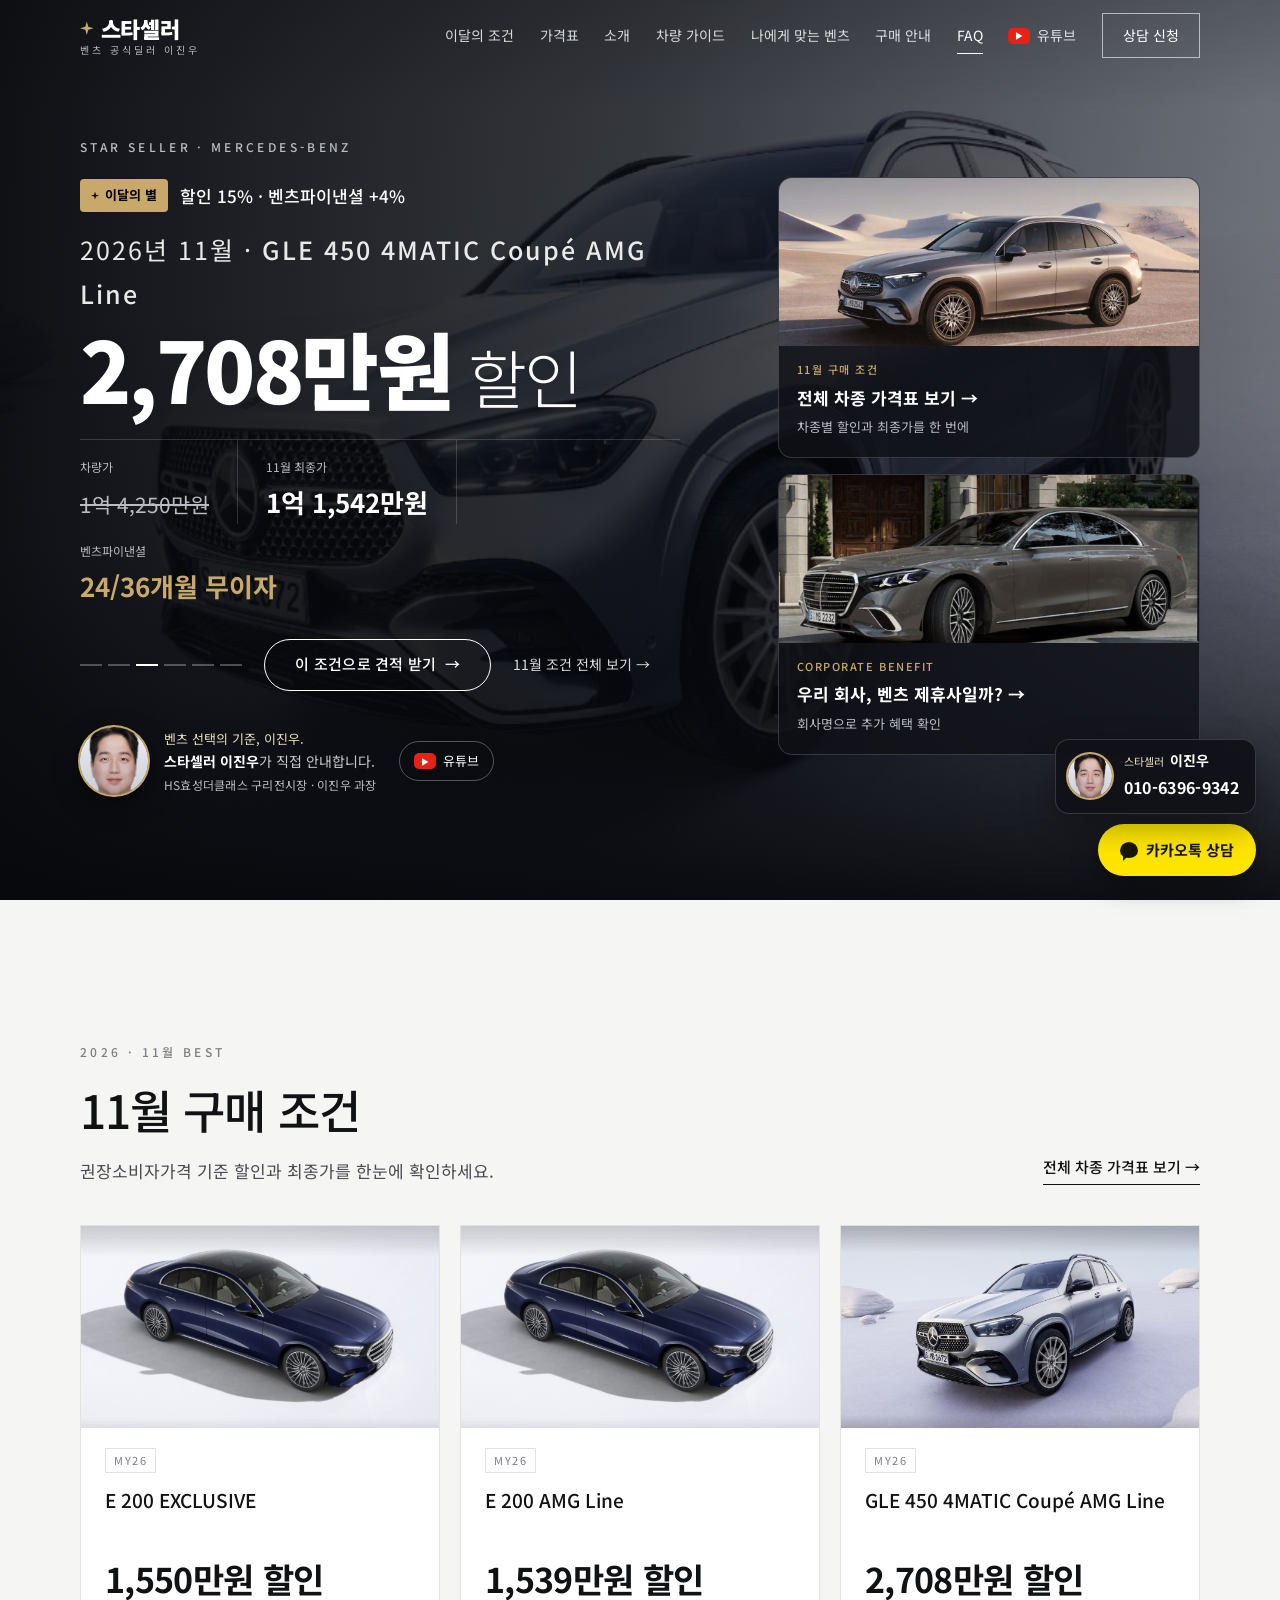
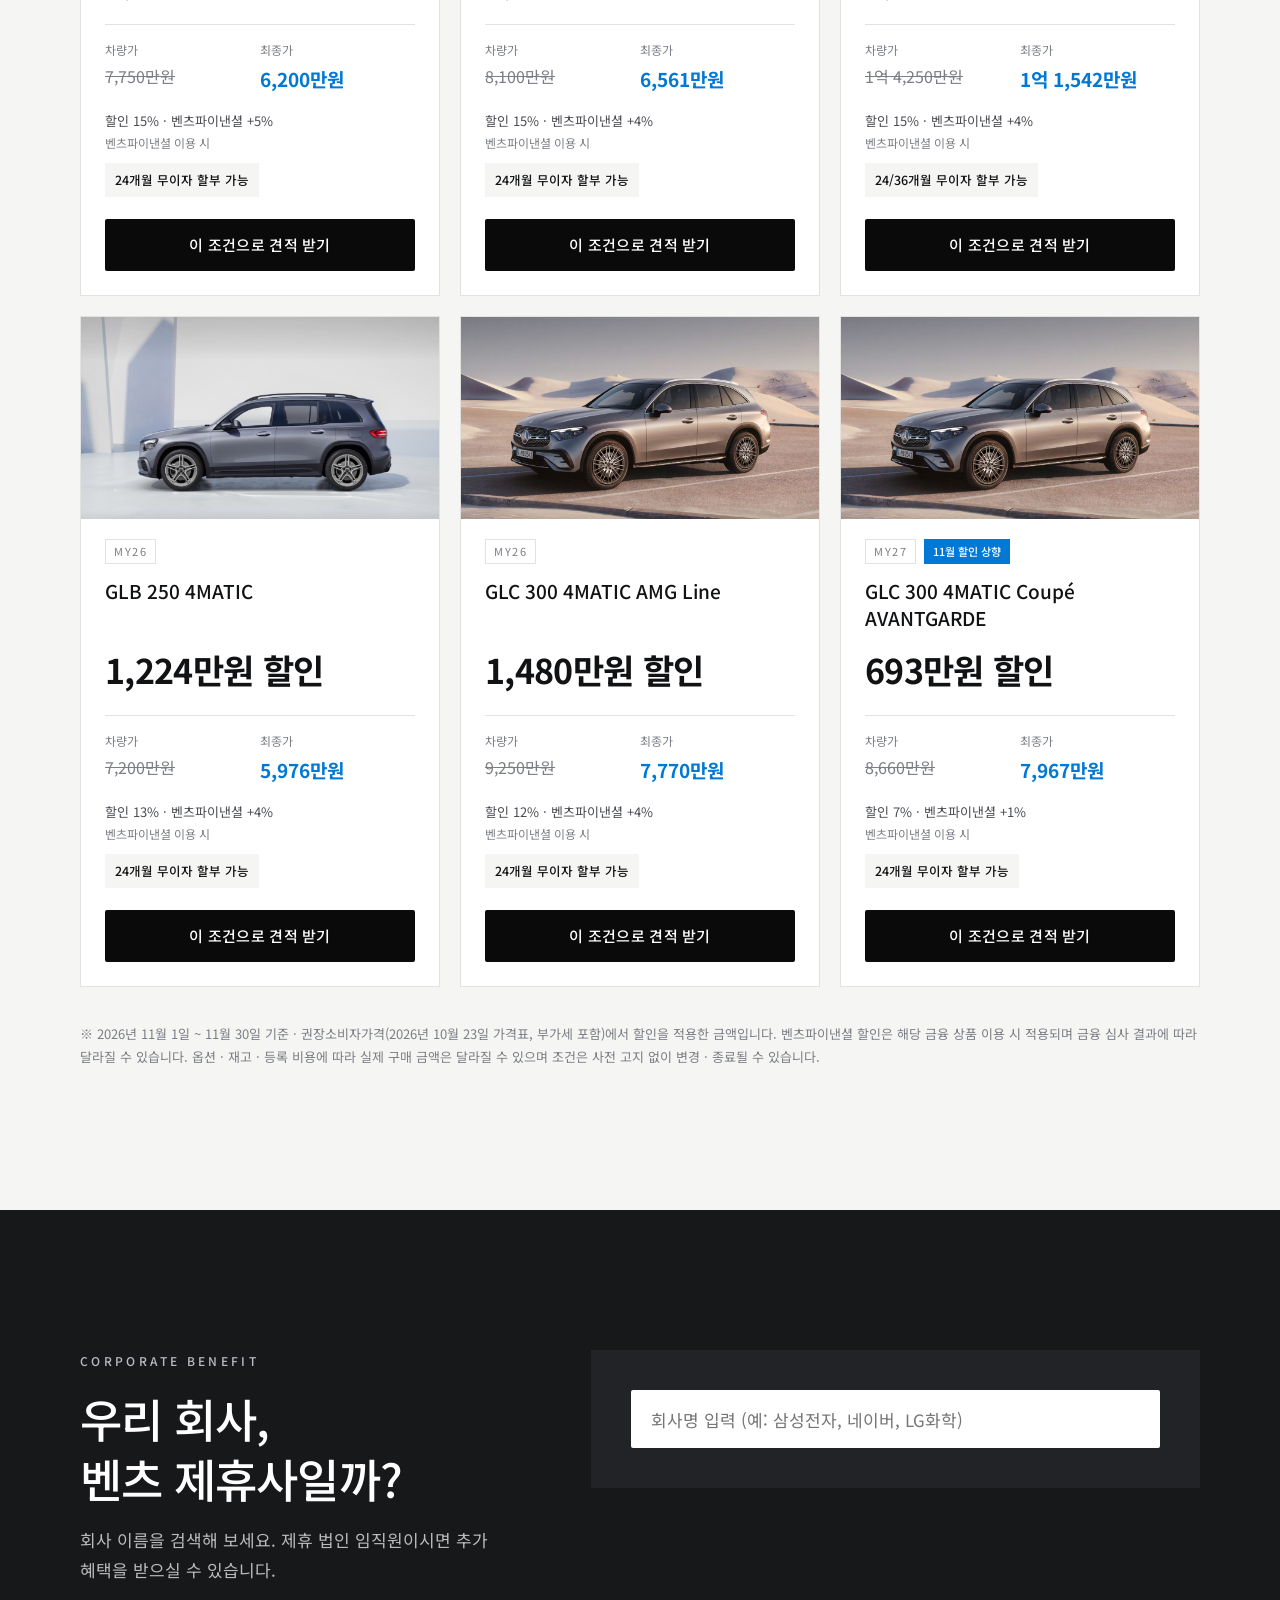
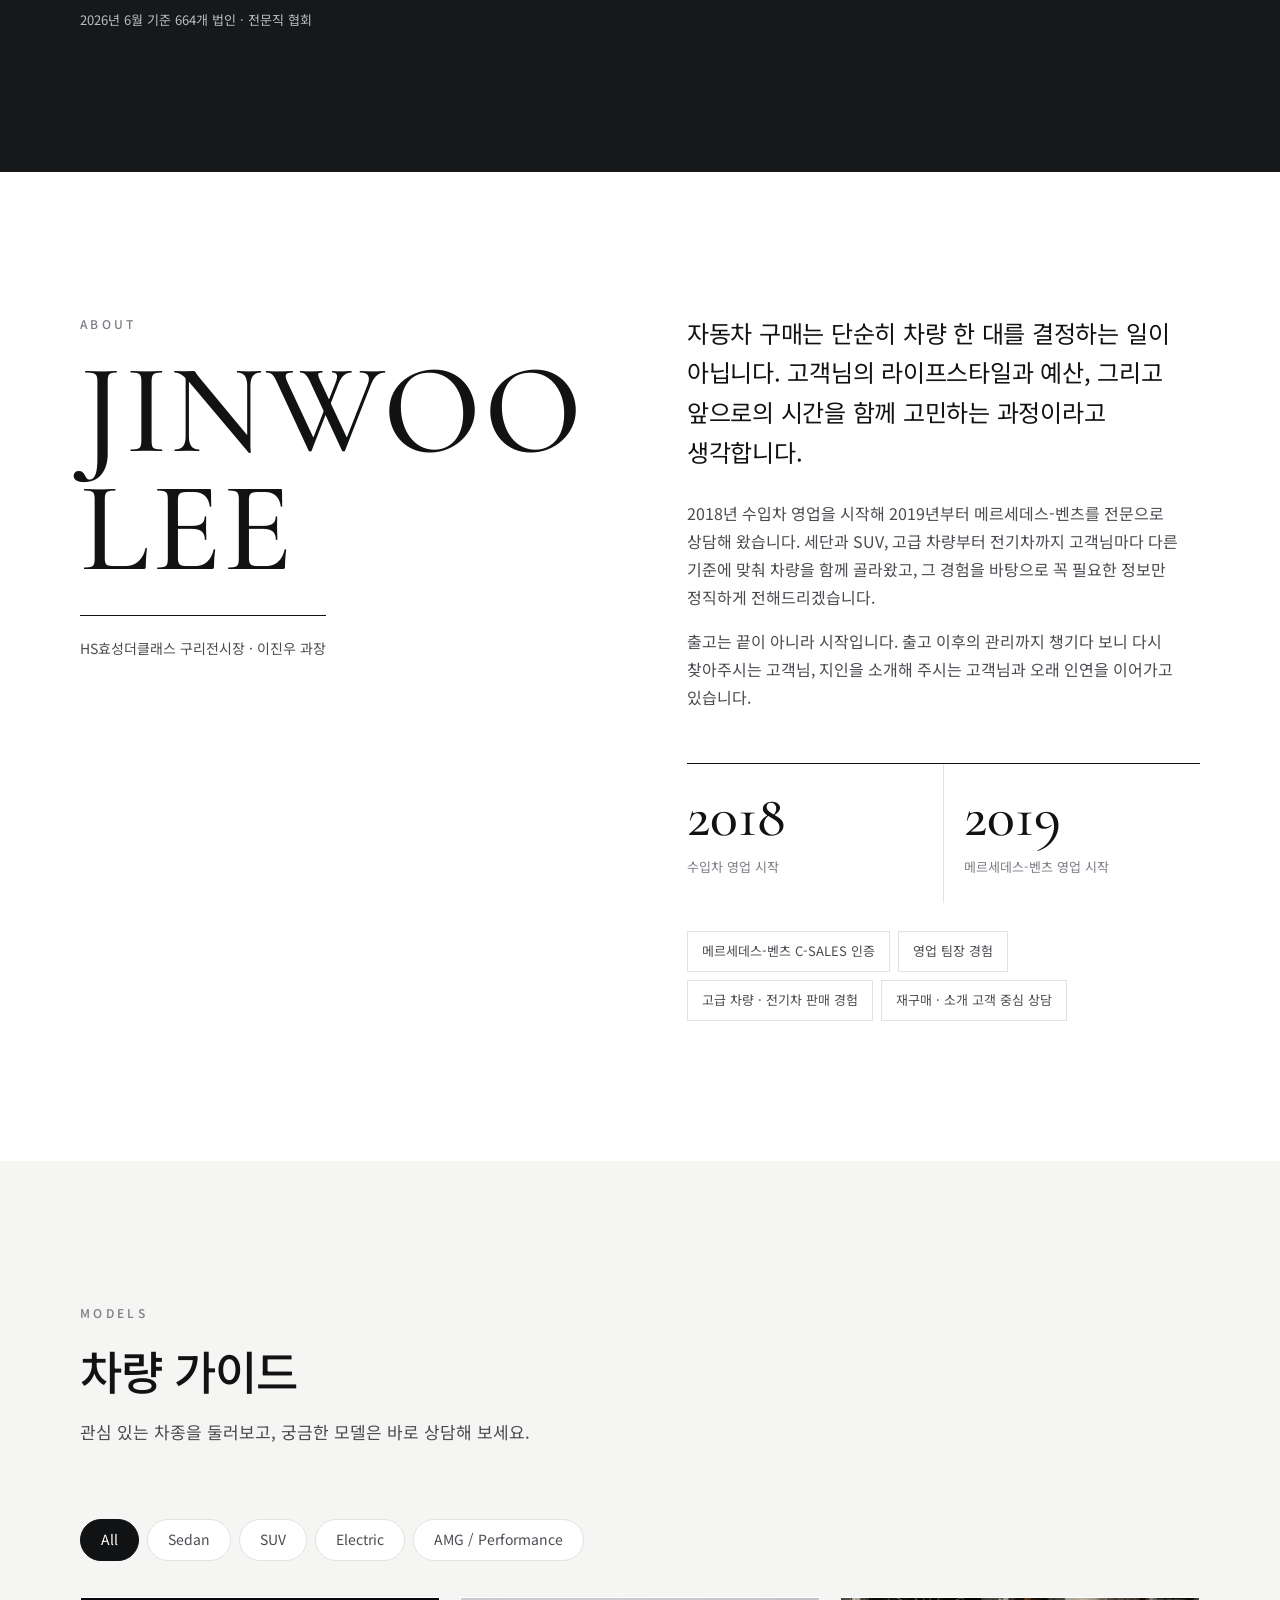
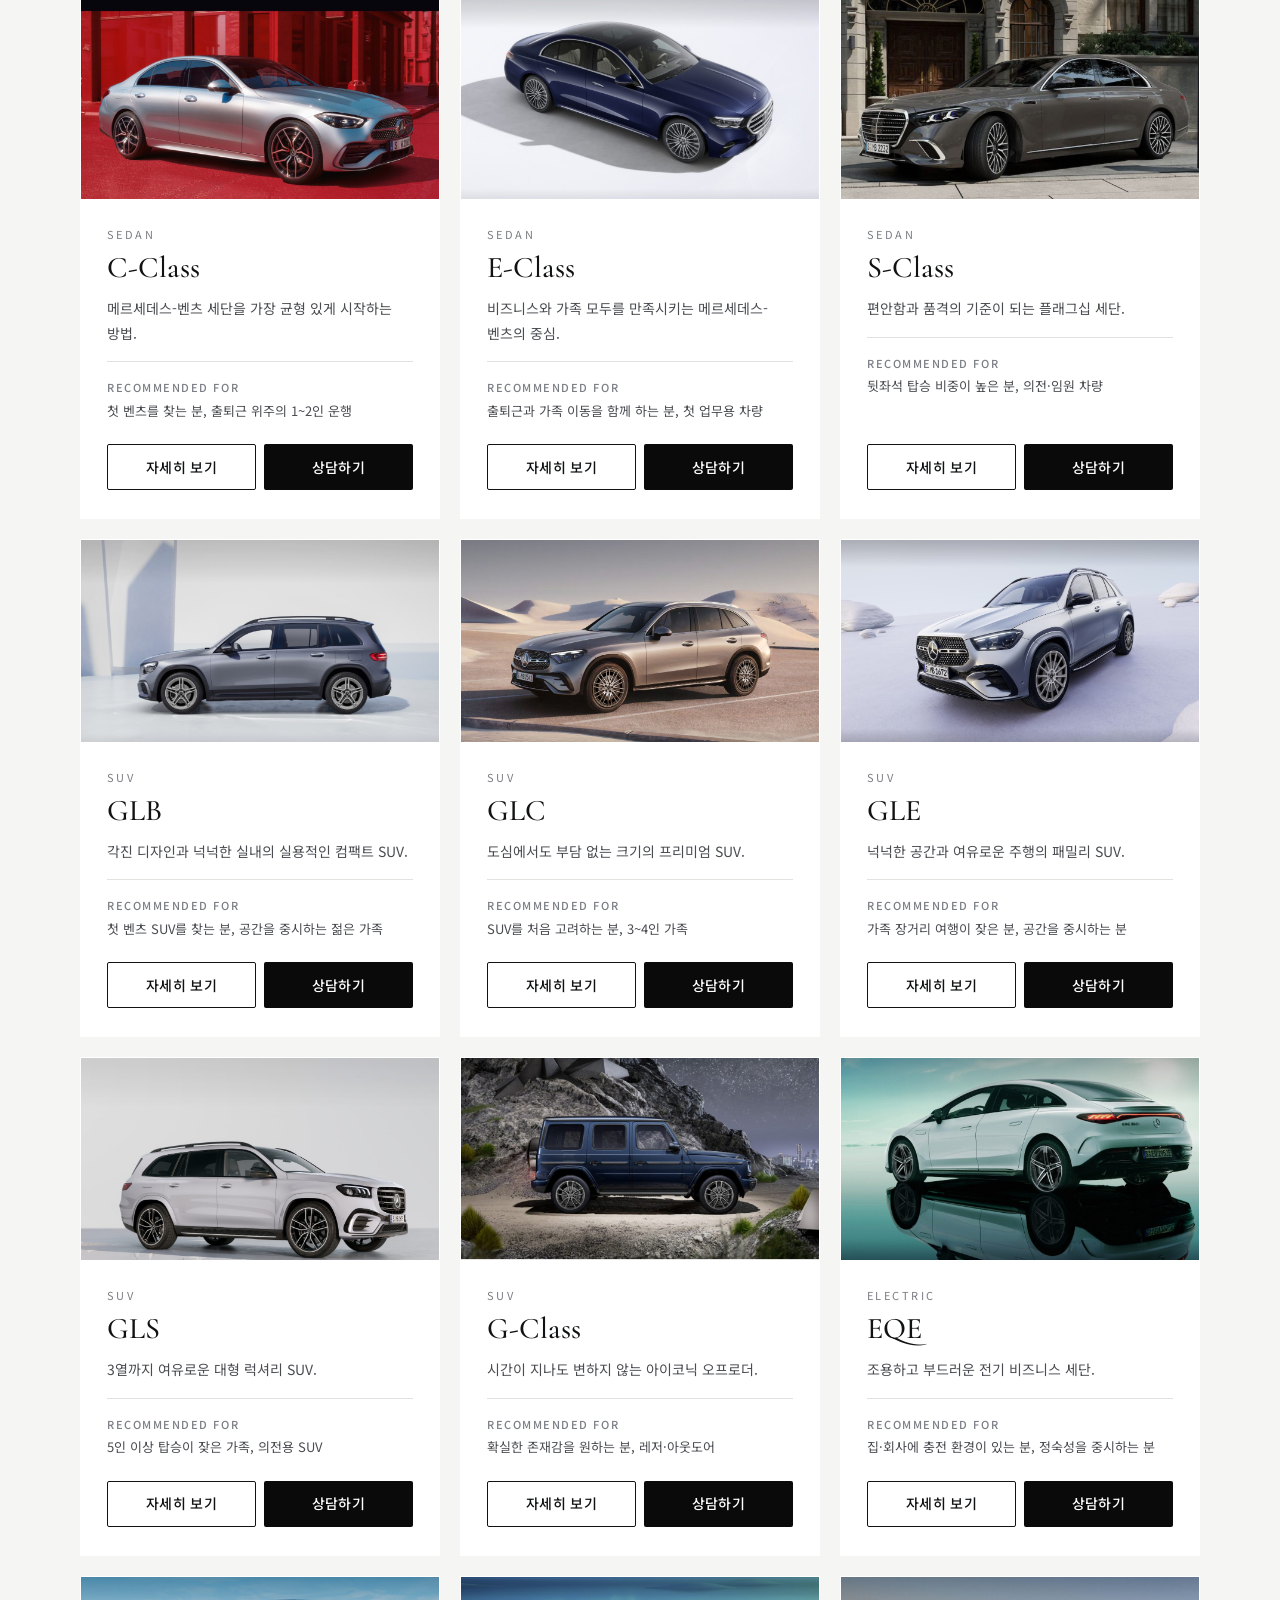
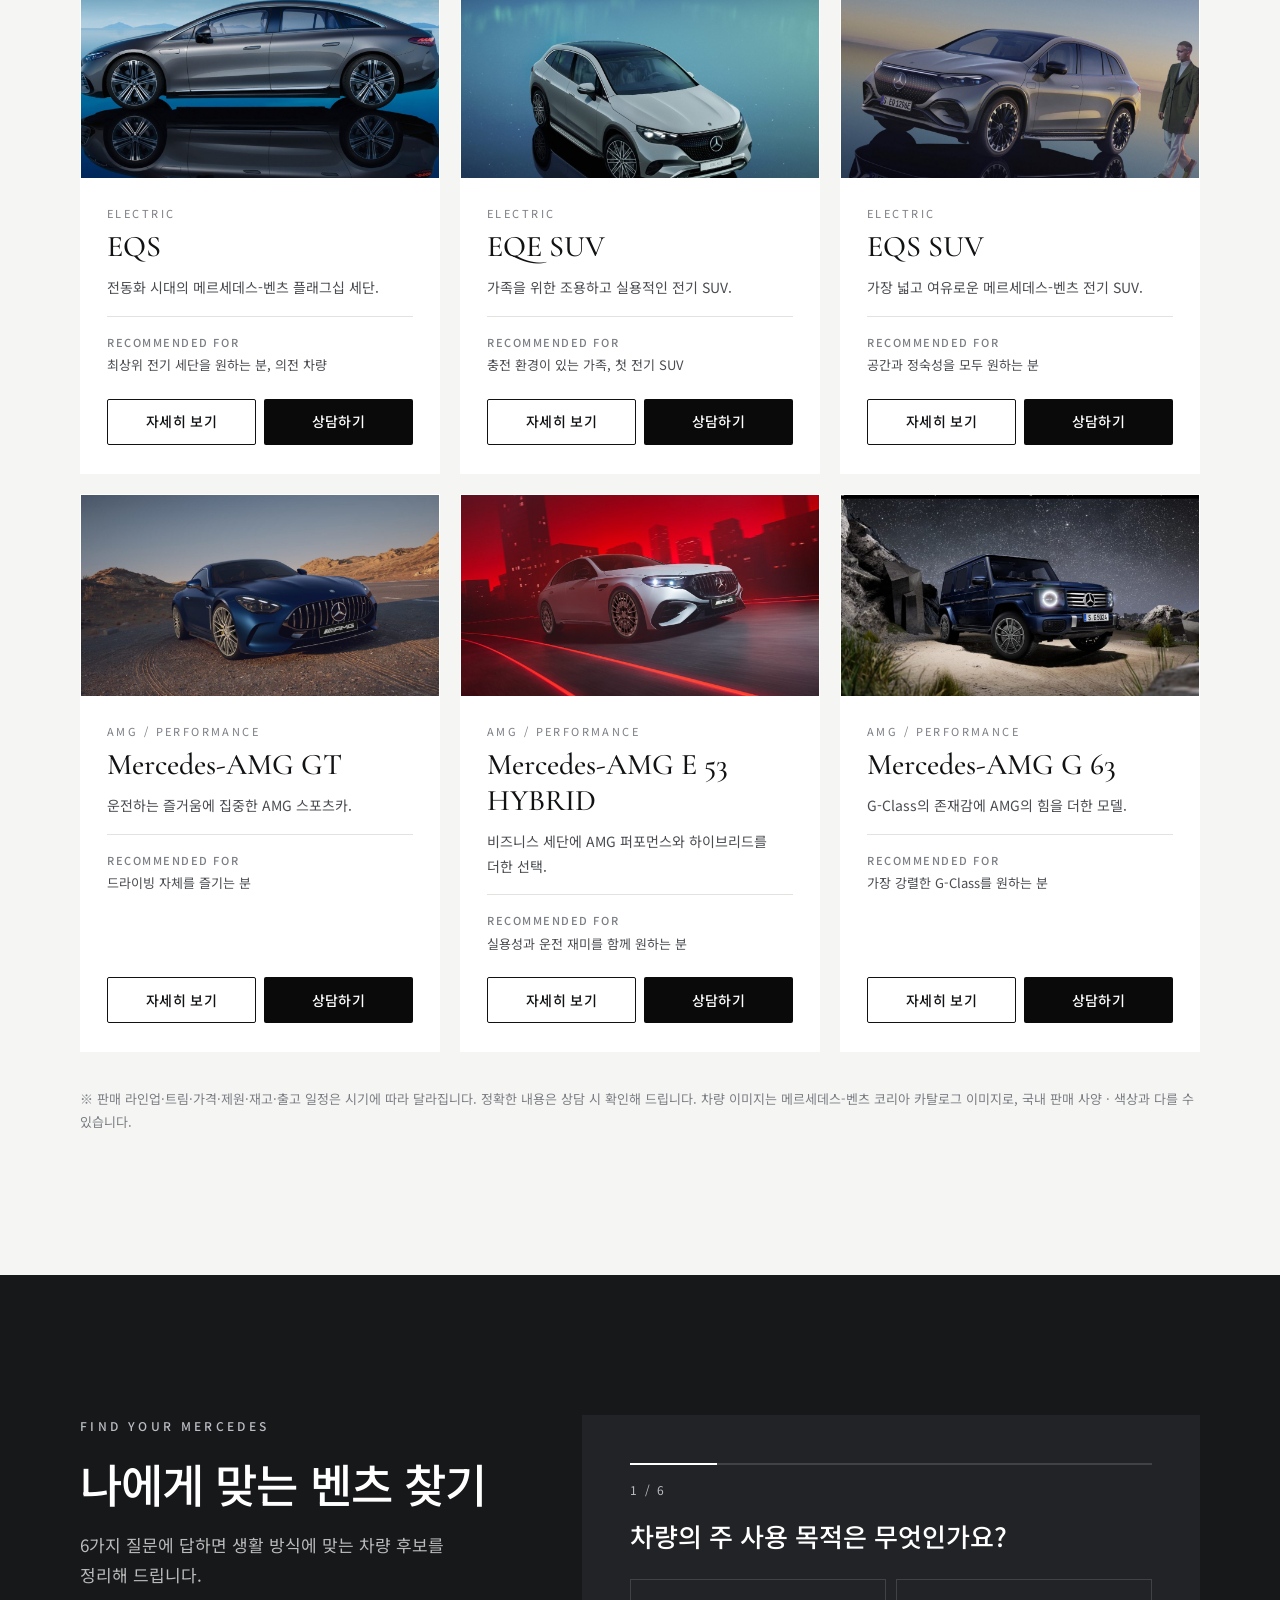
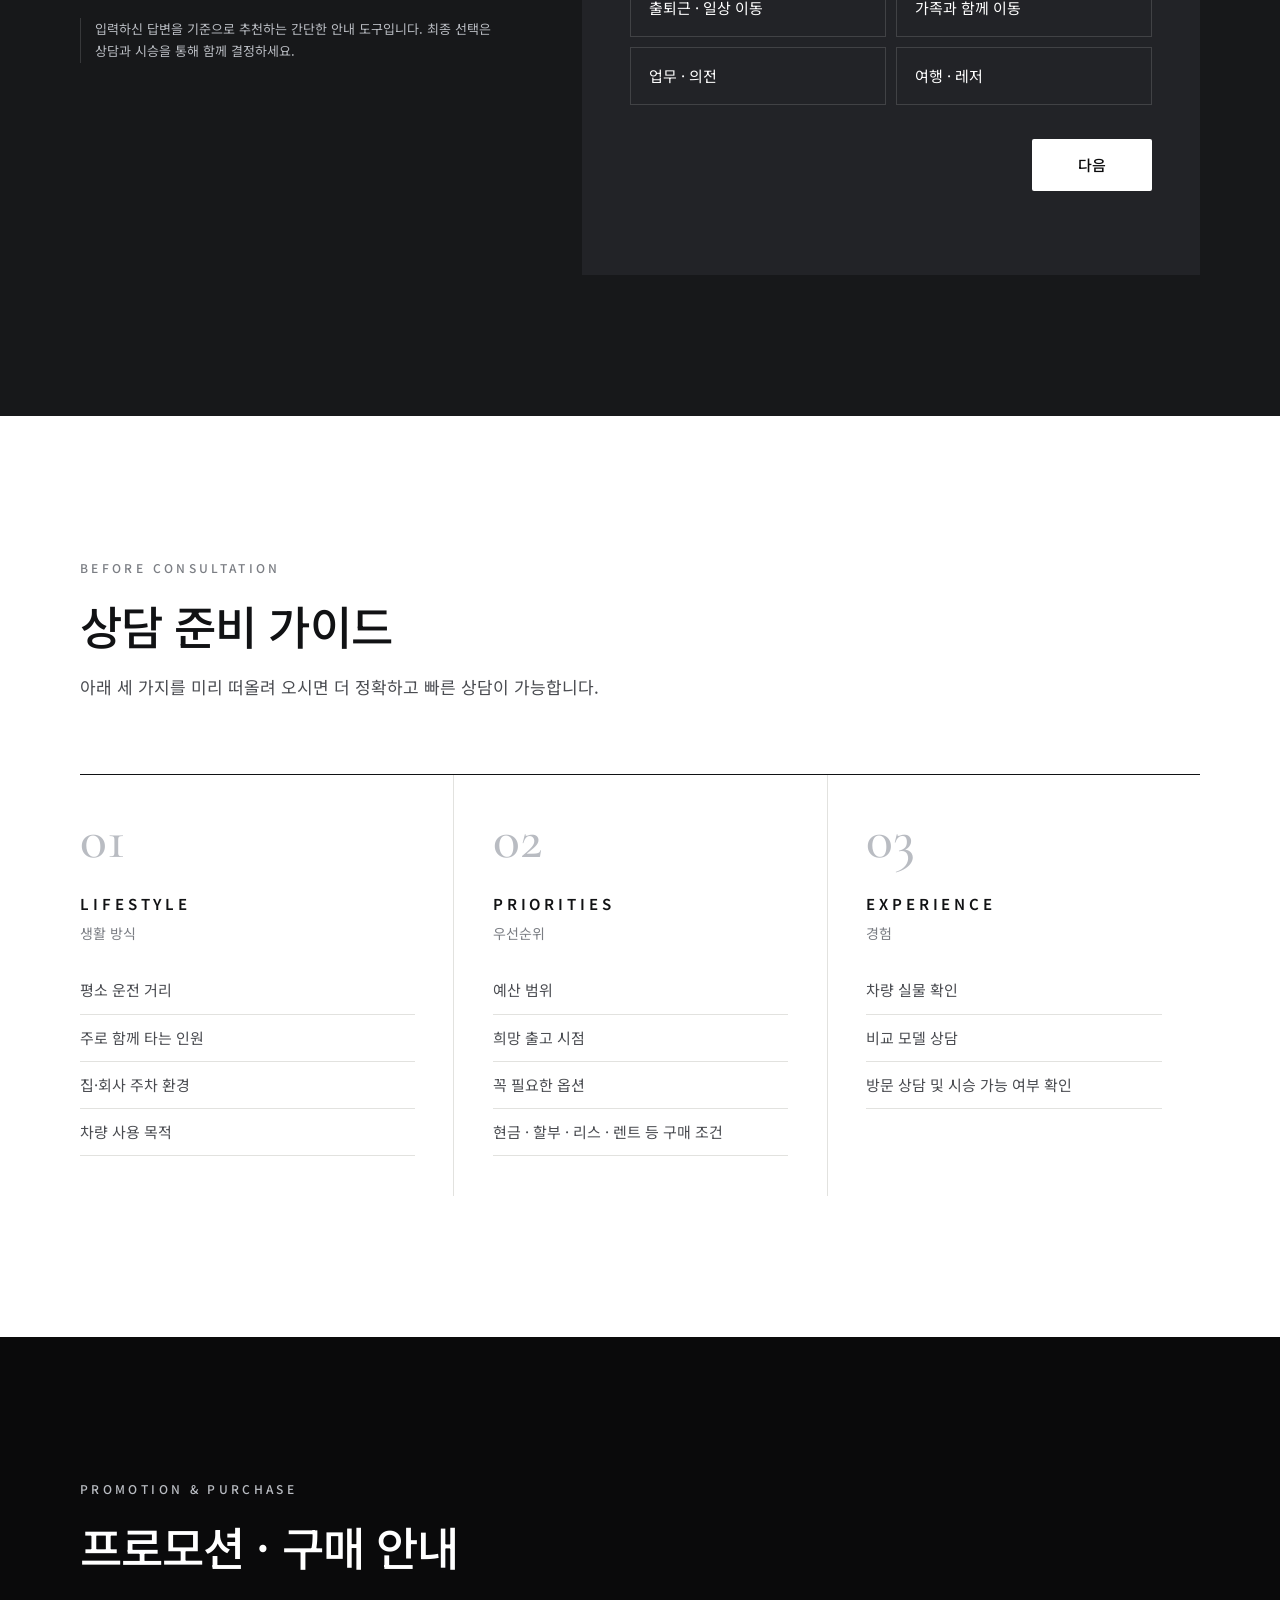
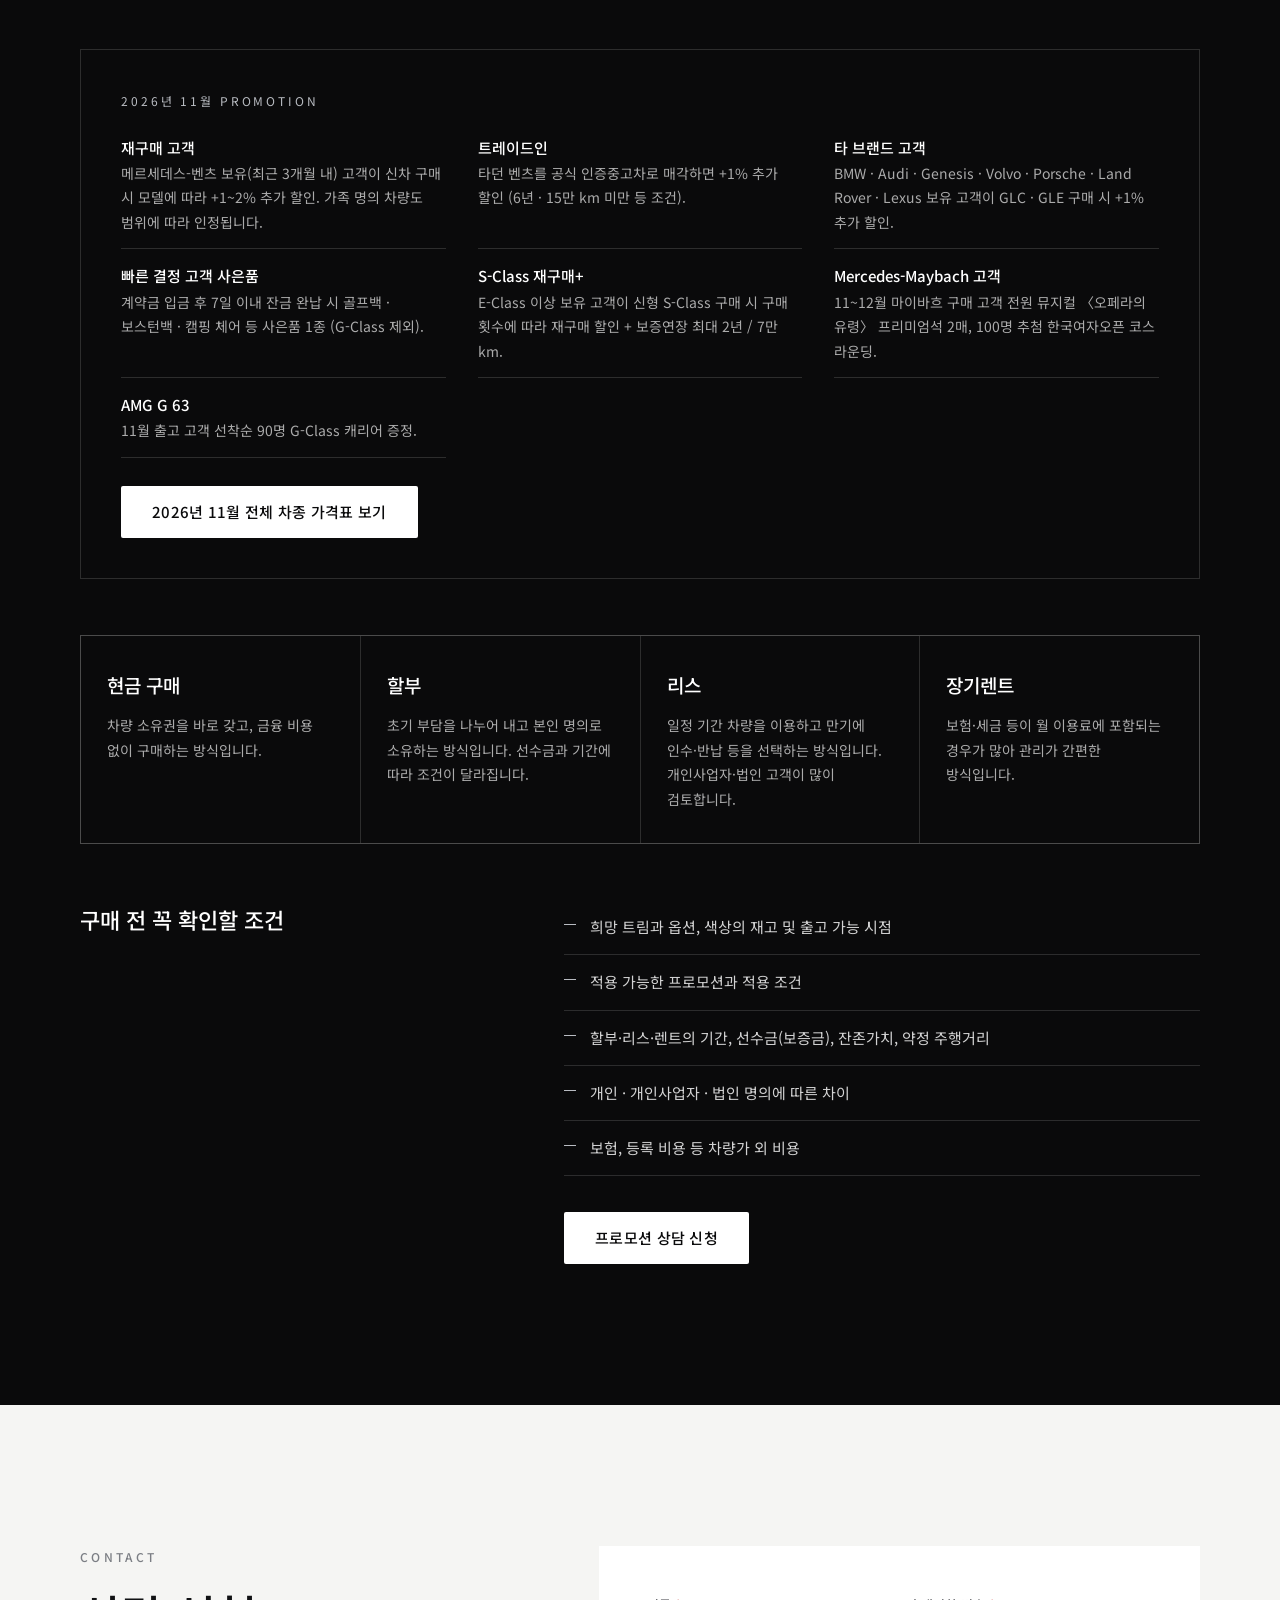
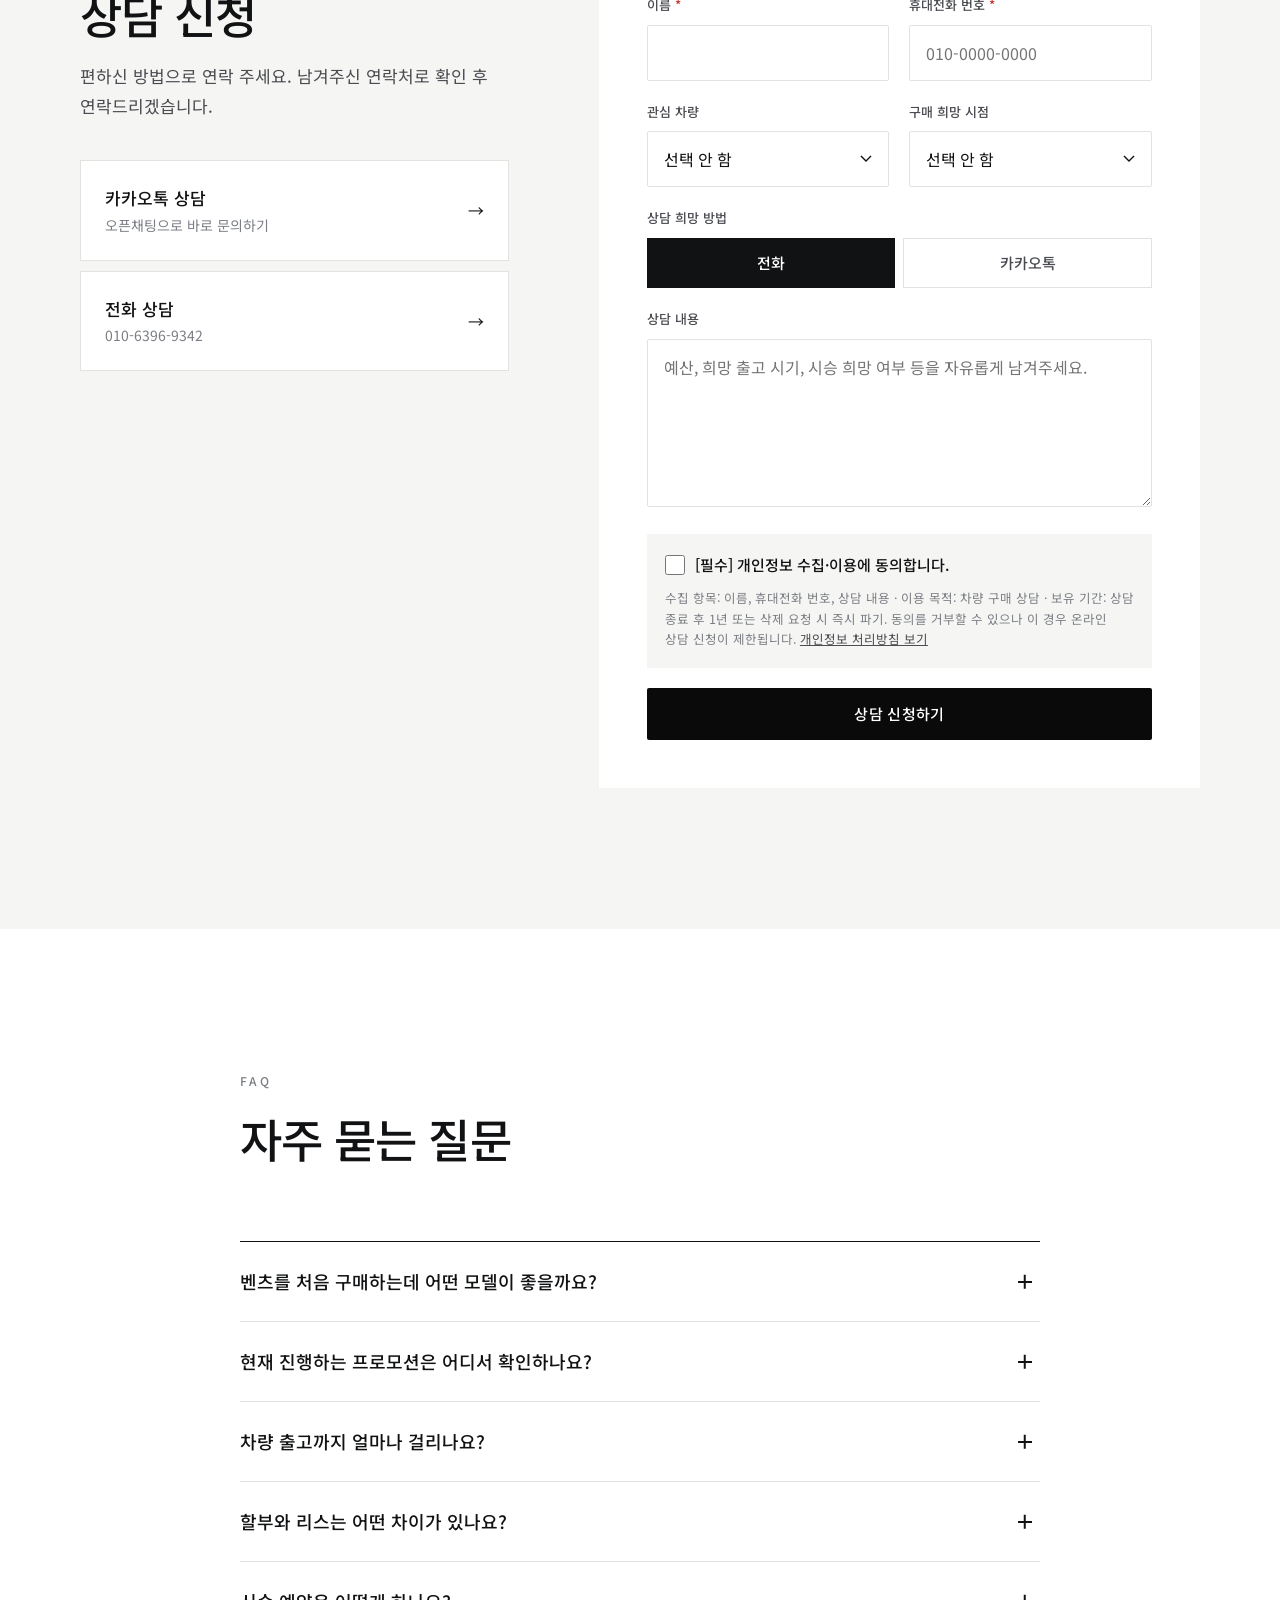
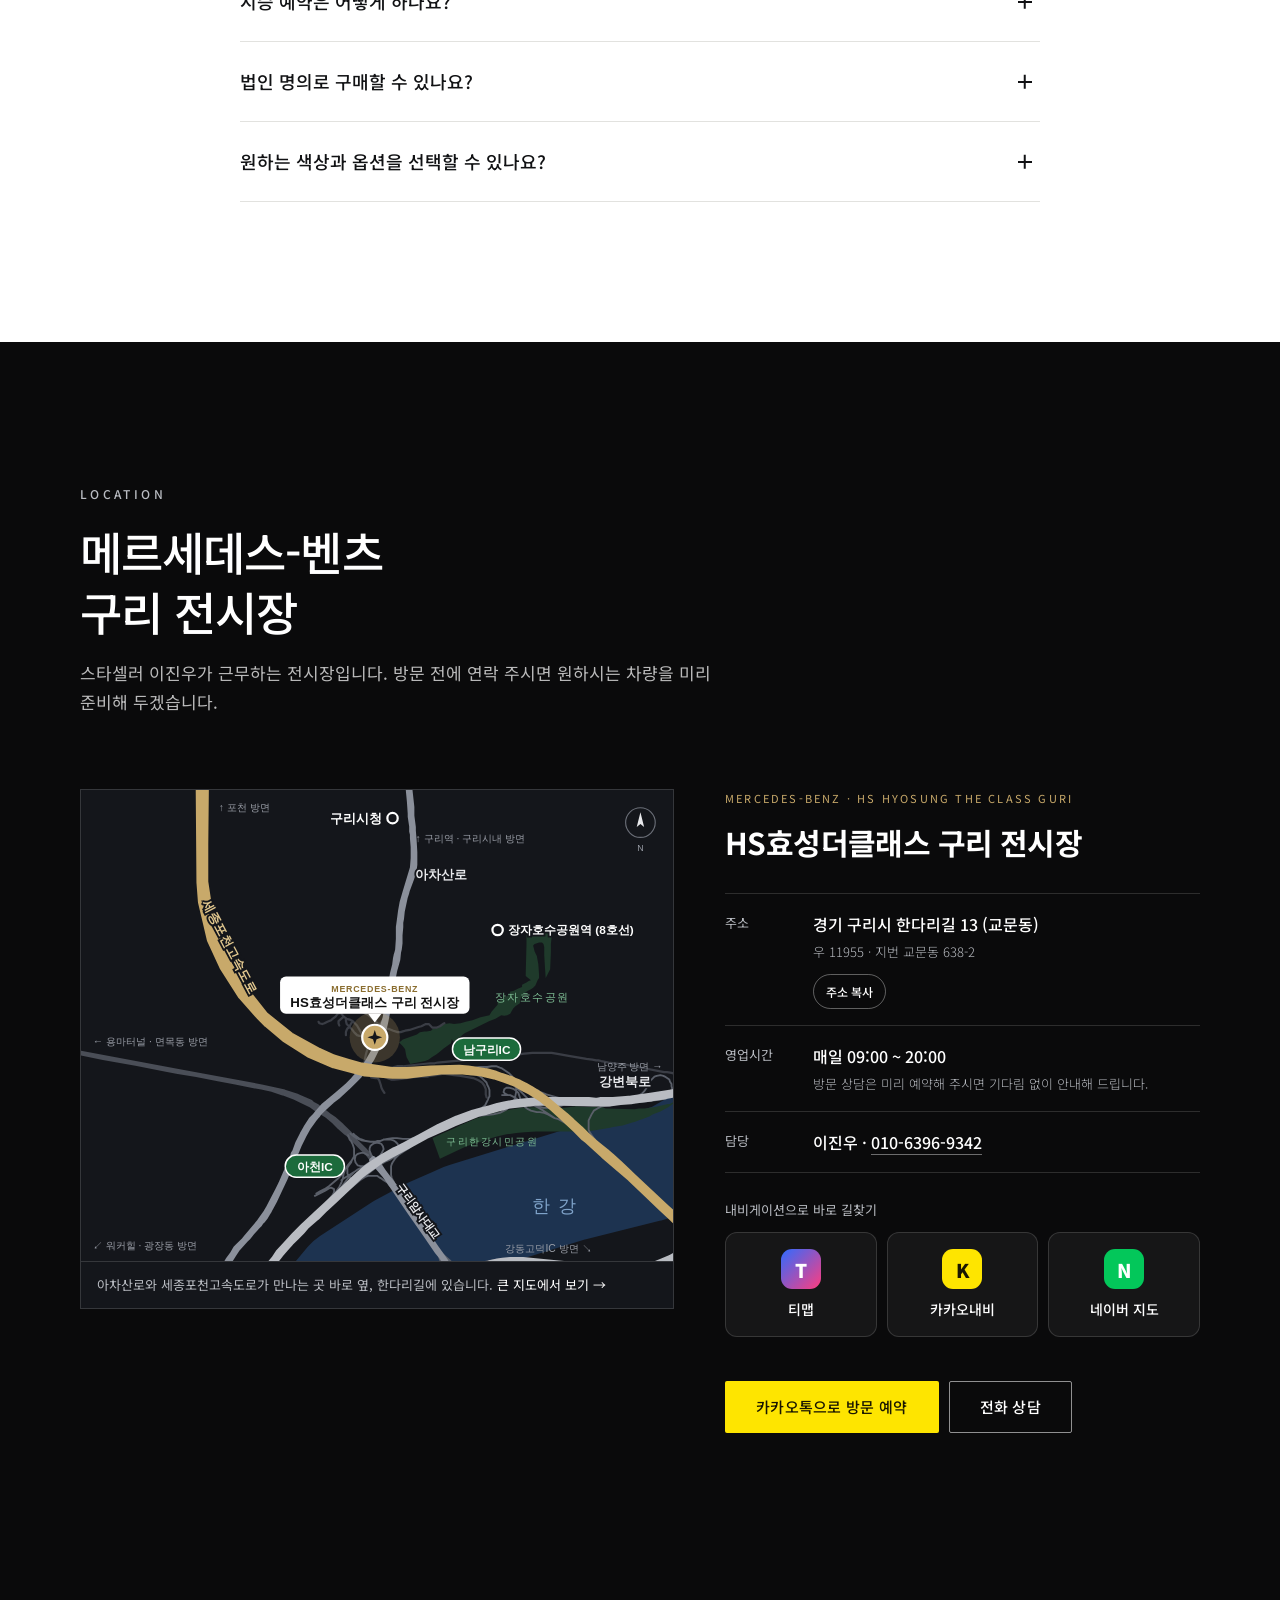
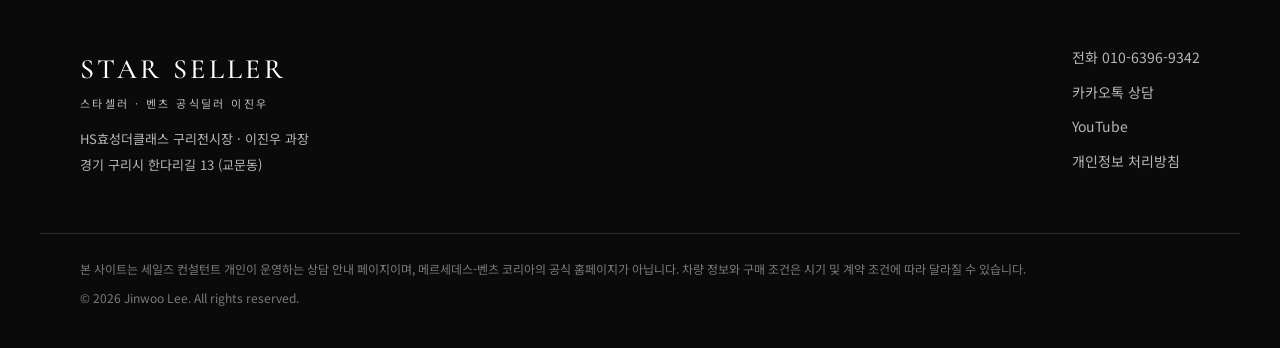
==== commit 2cb60316: "Replace link preview image and description with 스타셀러 branding Co-Authored-By: Claude Fable 5.2 <nore" ====
--- a/index.html
+++ b/index.html
@@ -22,9 +22,9 @@
   <meta property="og:type" content="website">
   <meta property="og:site_name" content="스타셀러">
   <meta property="og:title" content="스타셀러 | 벤츠 공식딜러 이진우 과장">
-  <meta property="og:description" content="당신의 다음 벤츠, 함께 고민하겠습니다. 차량 선택부터 출고까지 이진우가 함께합니다.">
+  <meta property="og:description" content="벤츠 선택의 기준, 이진우. 스타셀러 이진우가 차량 선택부터 출고까지 직접 안내합니다.">
   <meta property="og:url" content="https://starseller.kr/">
-  <meta property="og:image" content="https://starseller.kr/assets/og-image.png">
+  <meta property="og:image" content="https://starseller.kr/assets/og-image.png?v=20261117">
   <meta property="og:image:width" content="1200">
   <meta property="og:image:height" content="630">
   <meta property="og:locale" content="ko_KR">
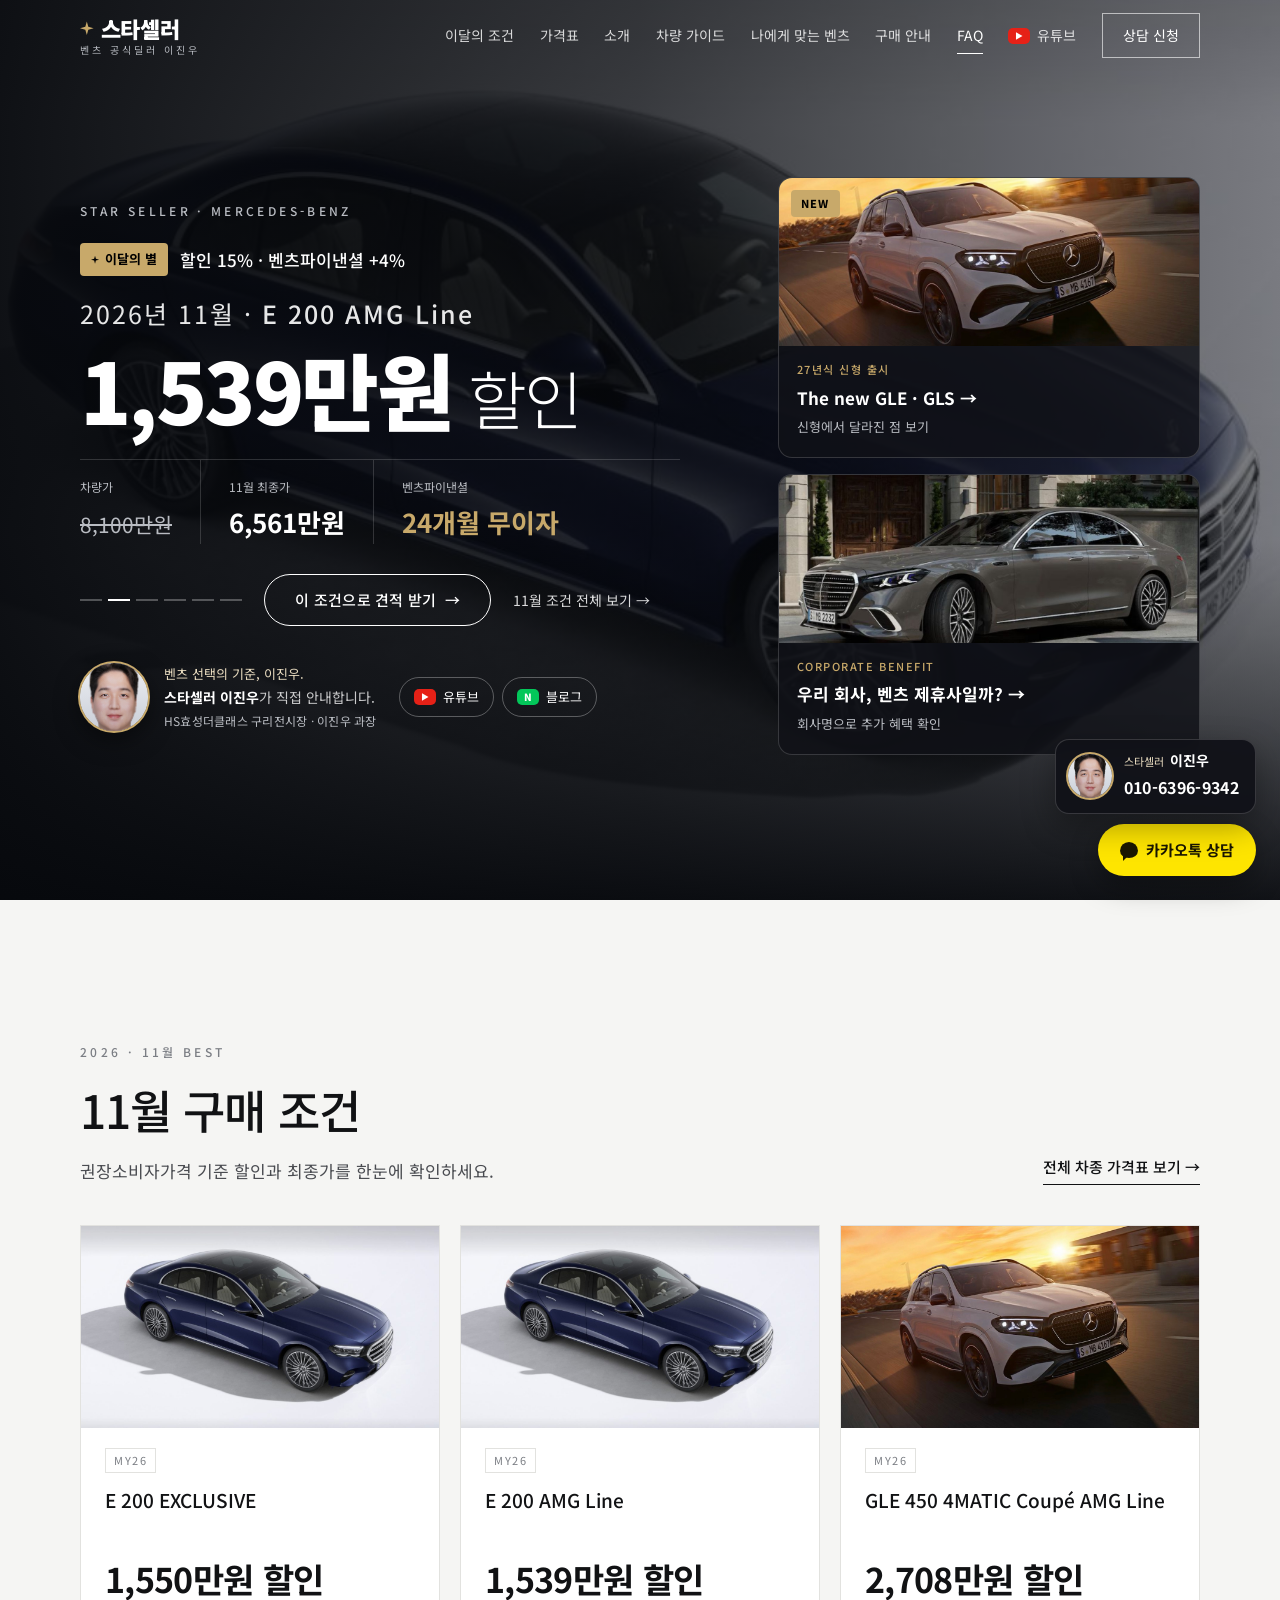
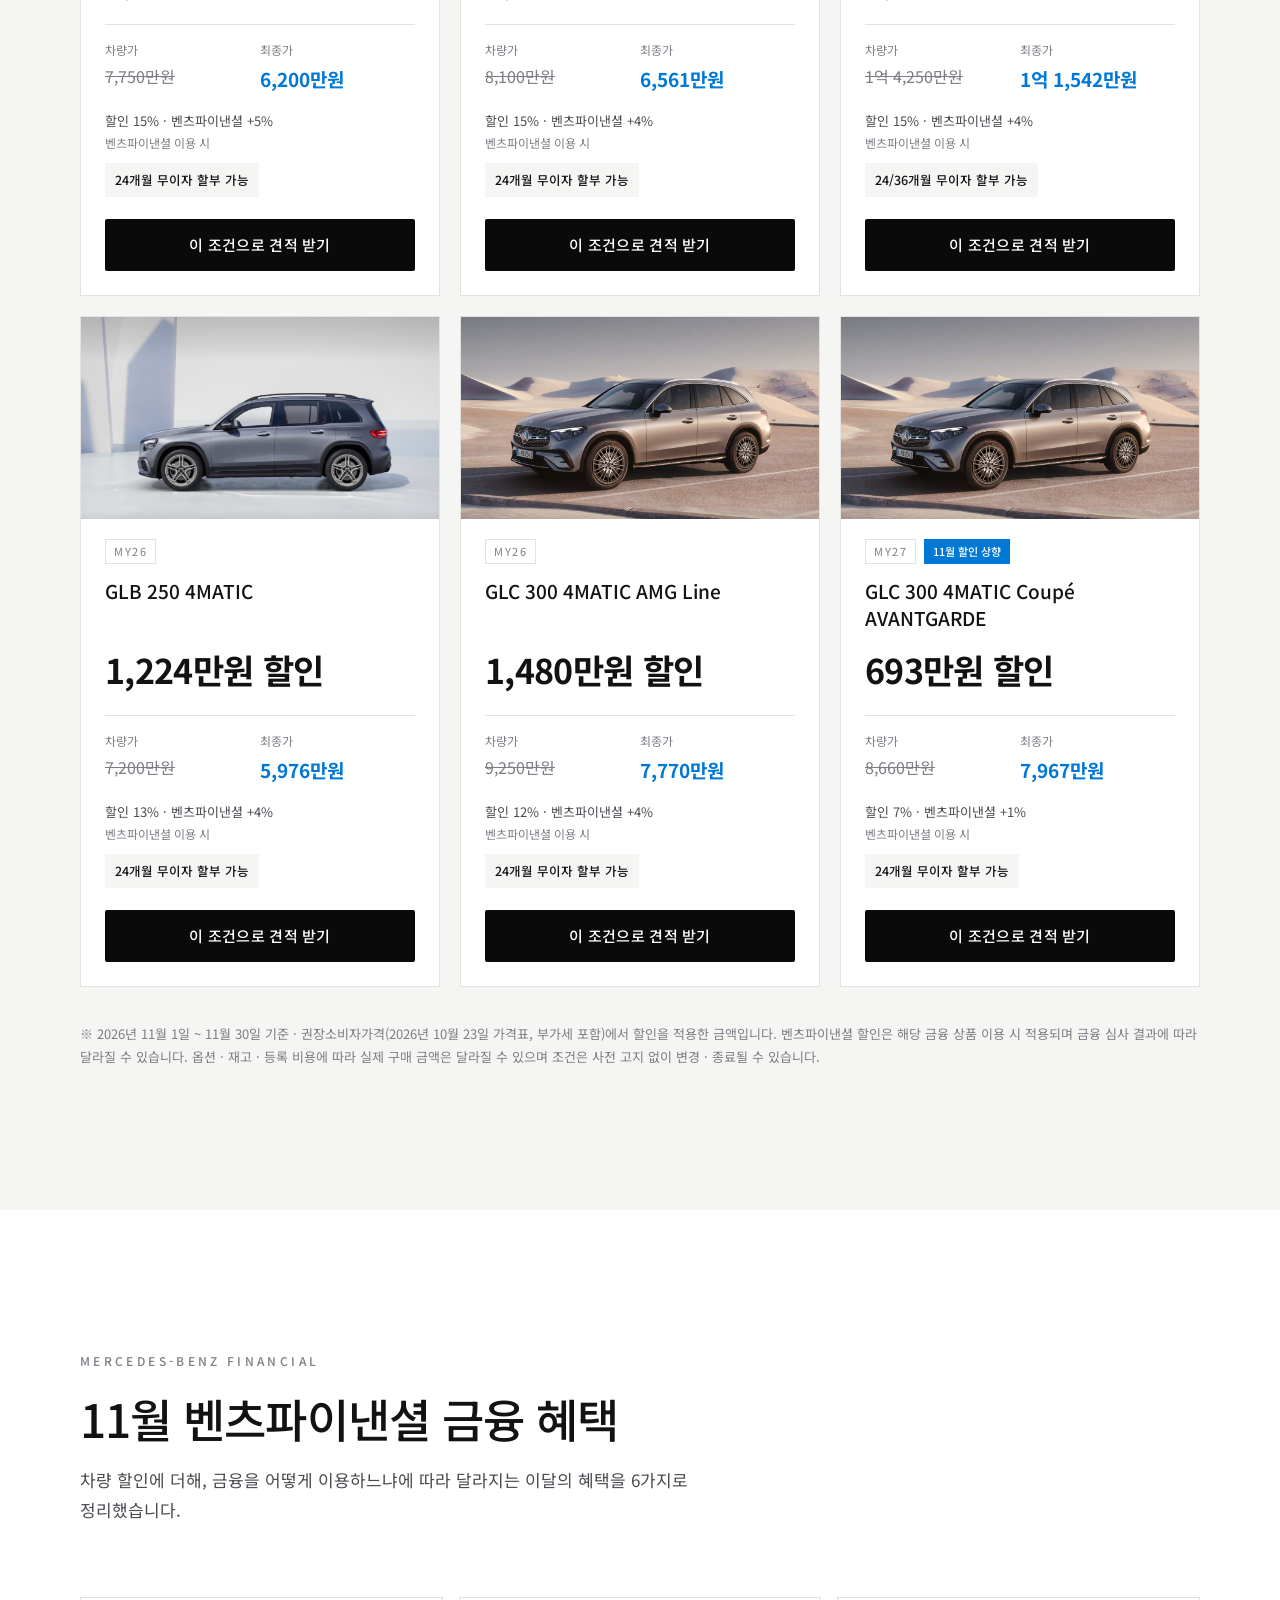
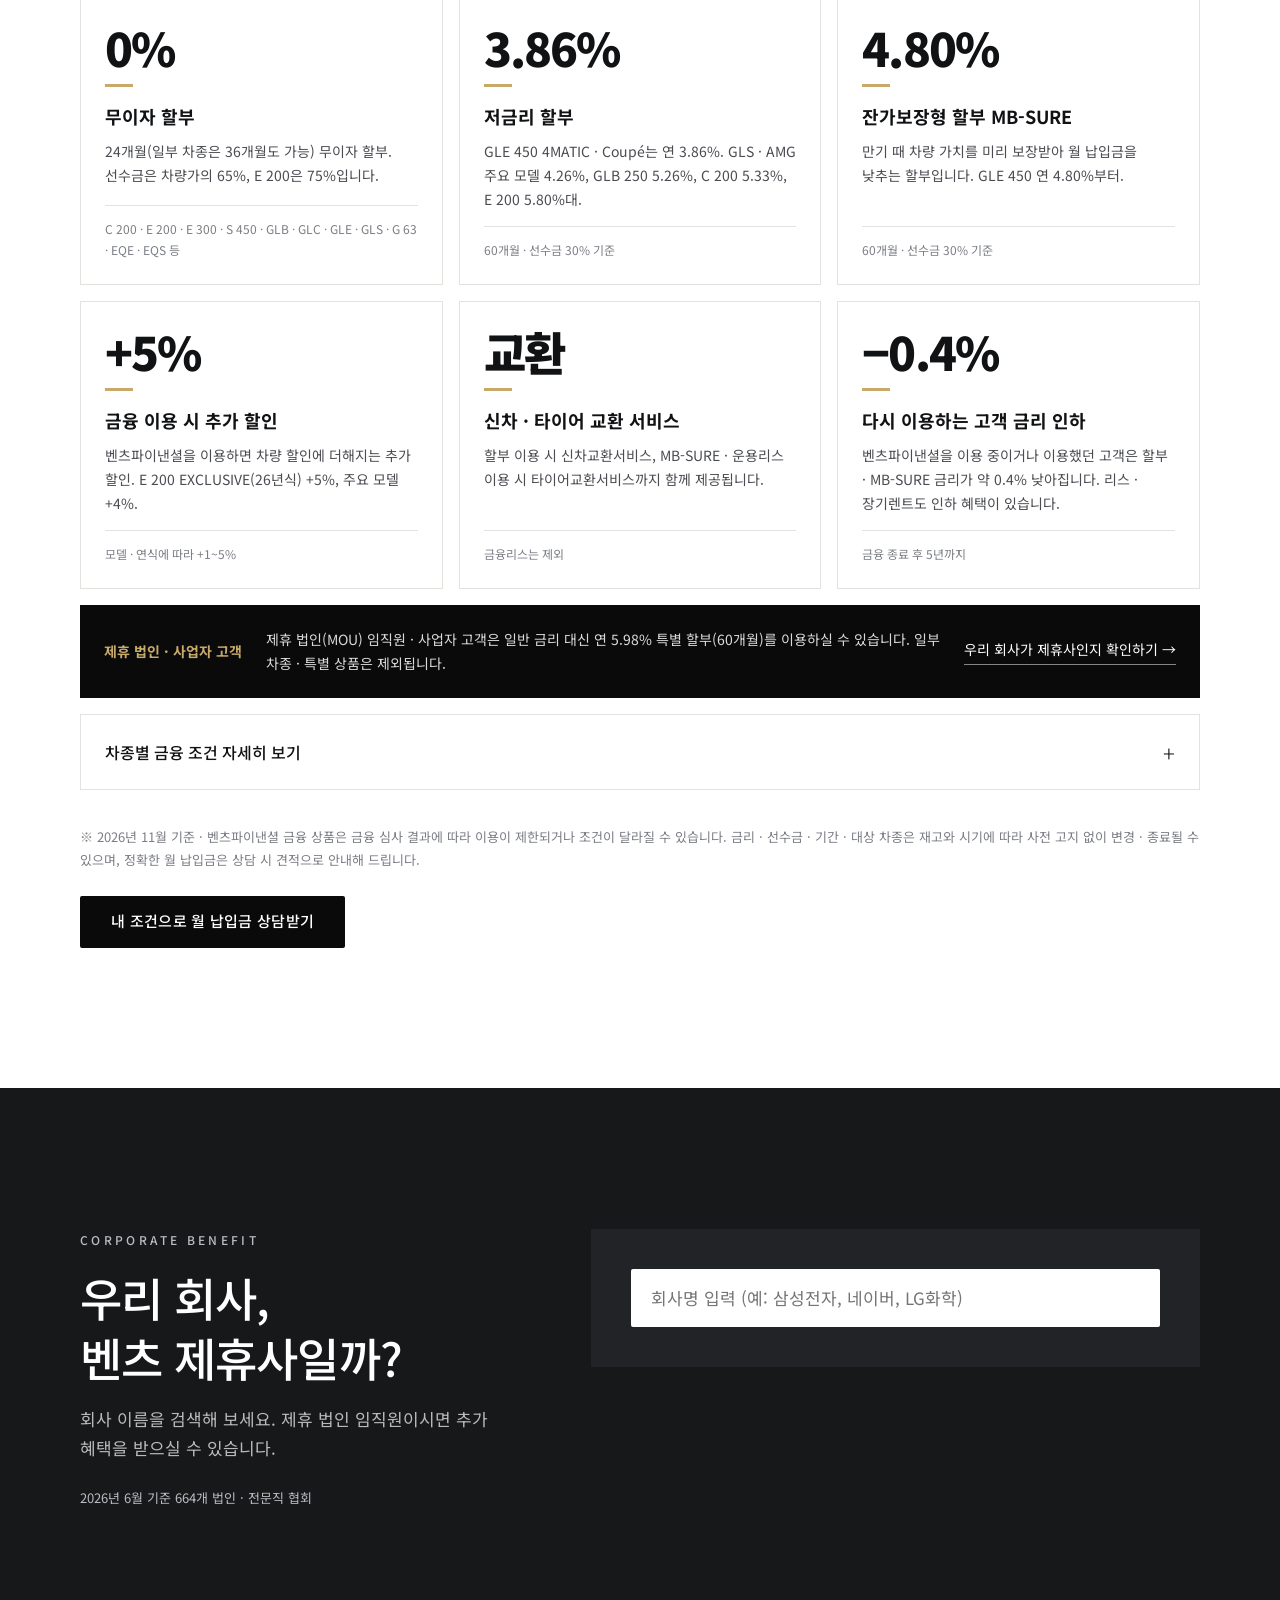
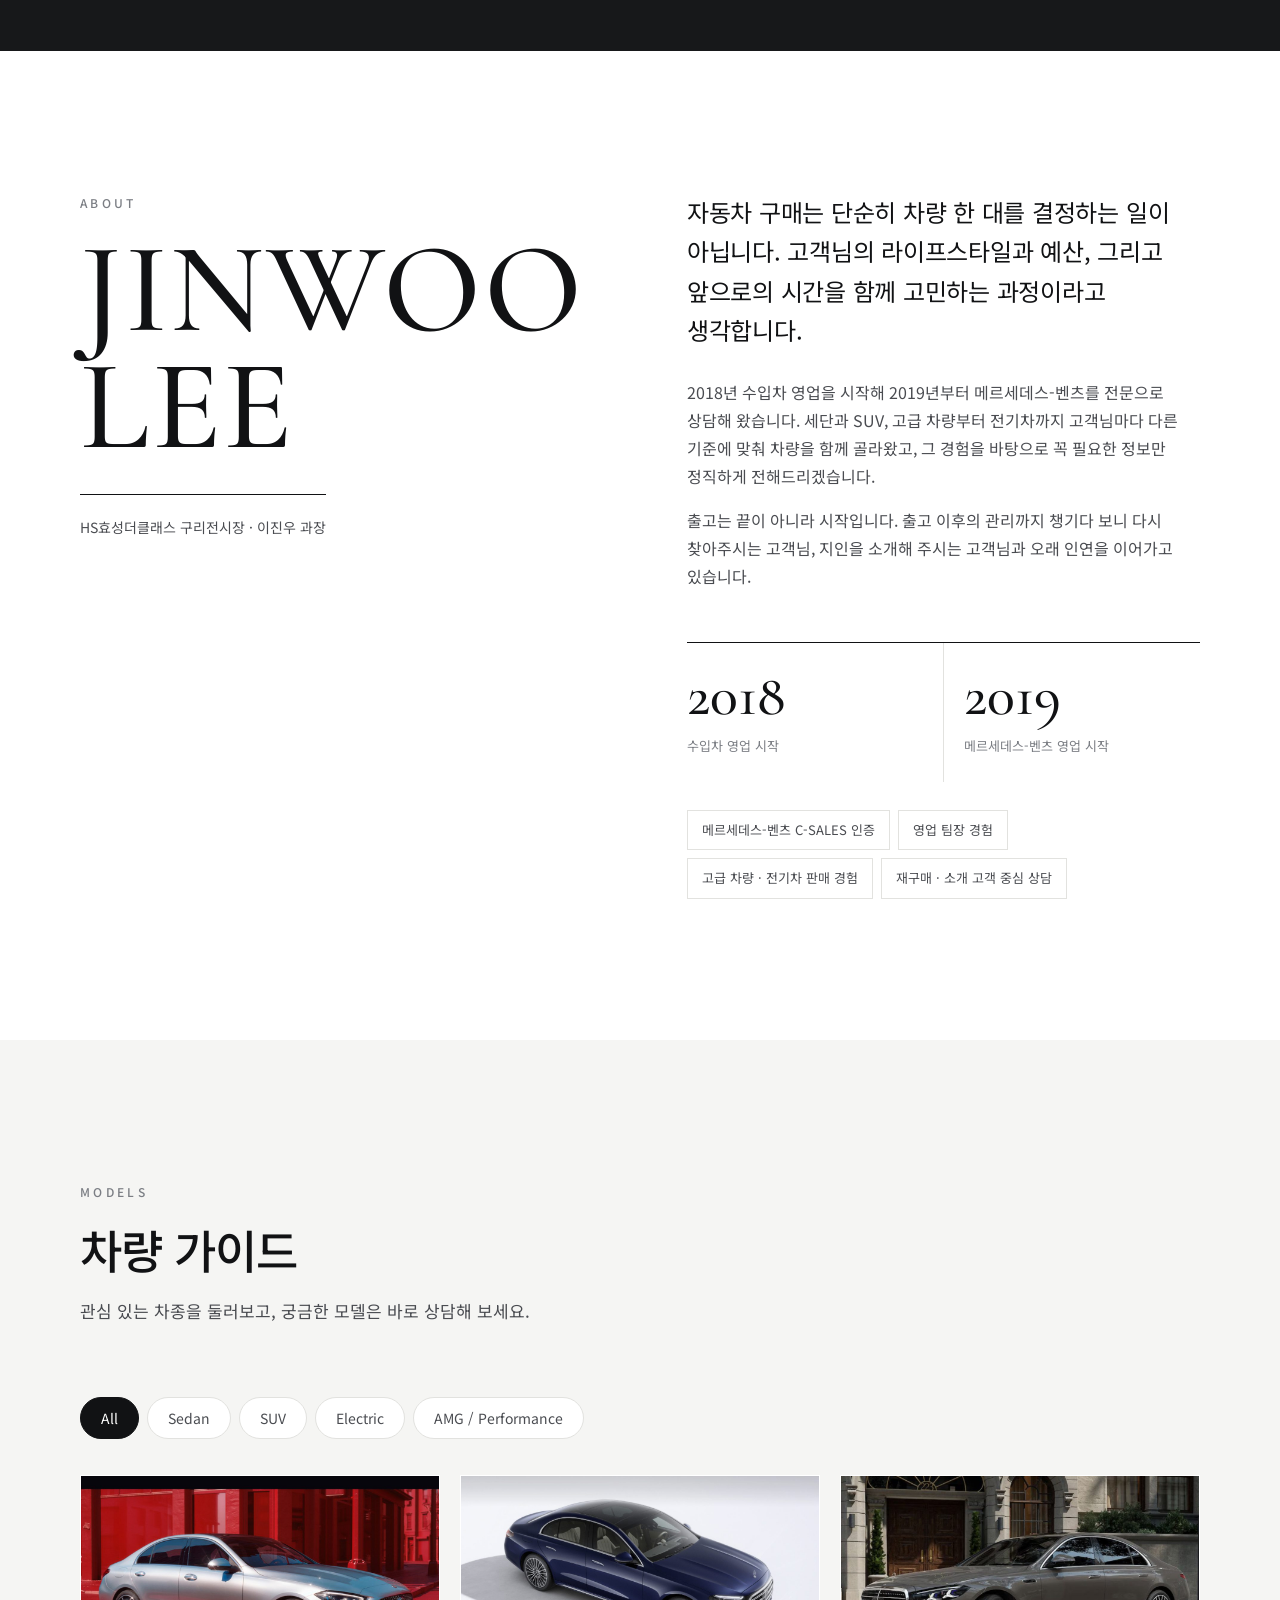
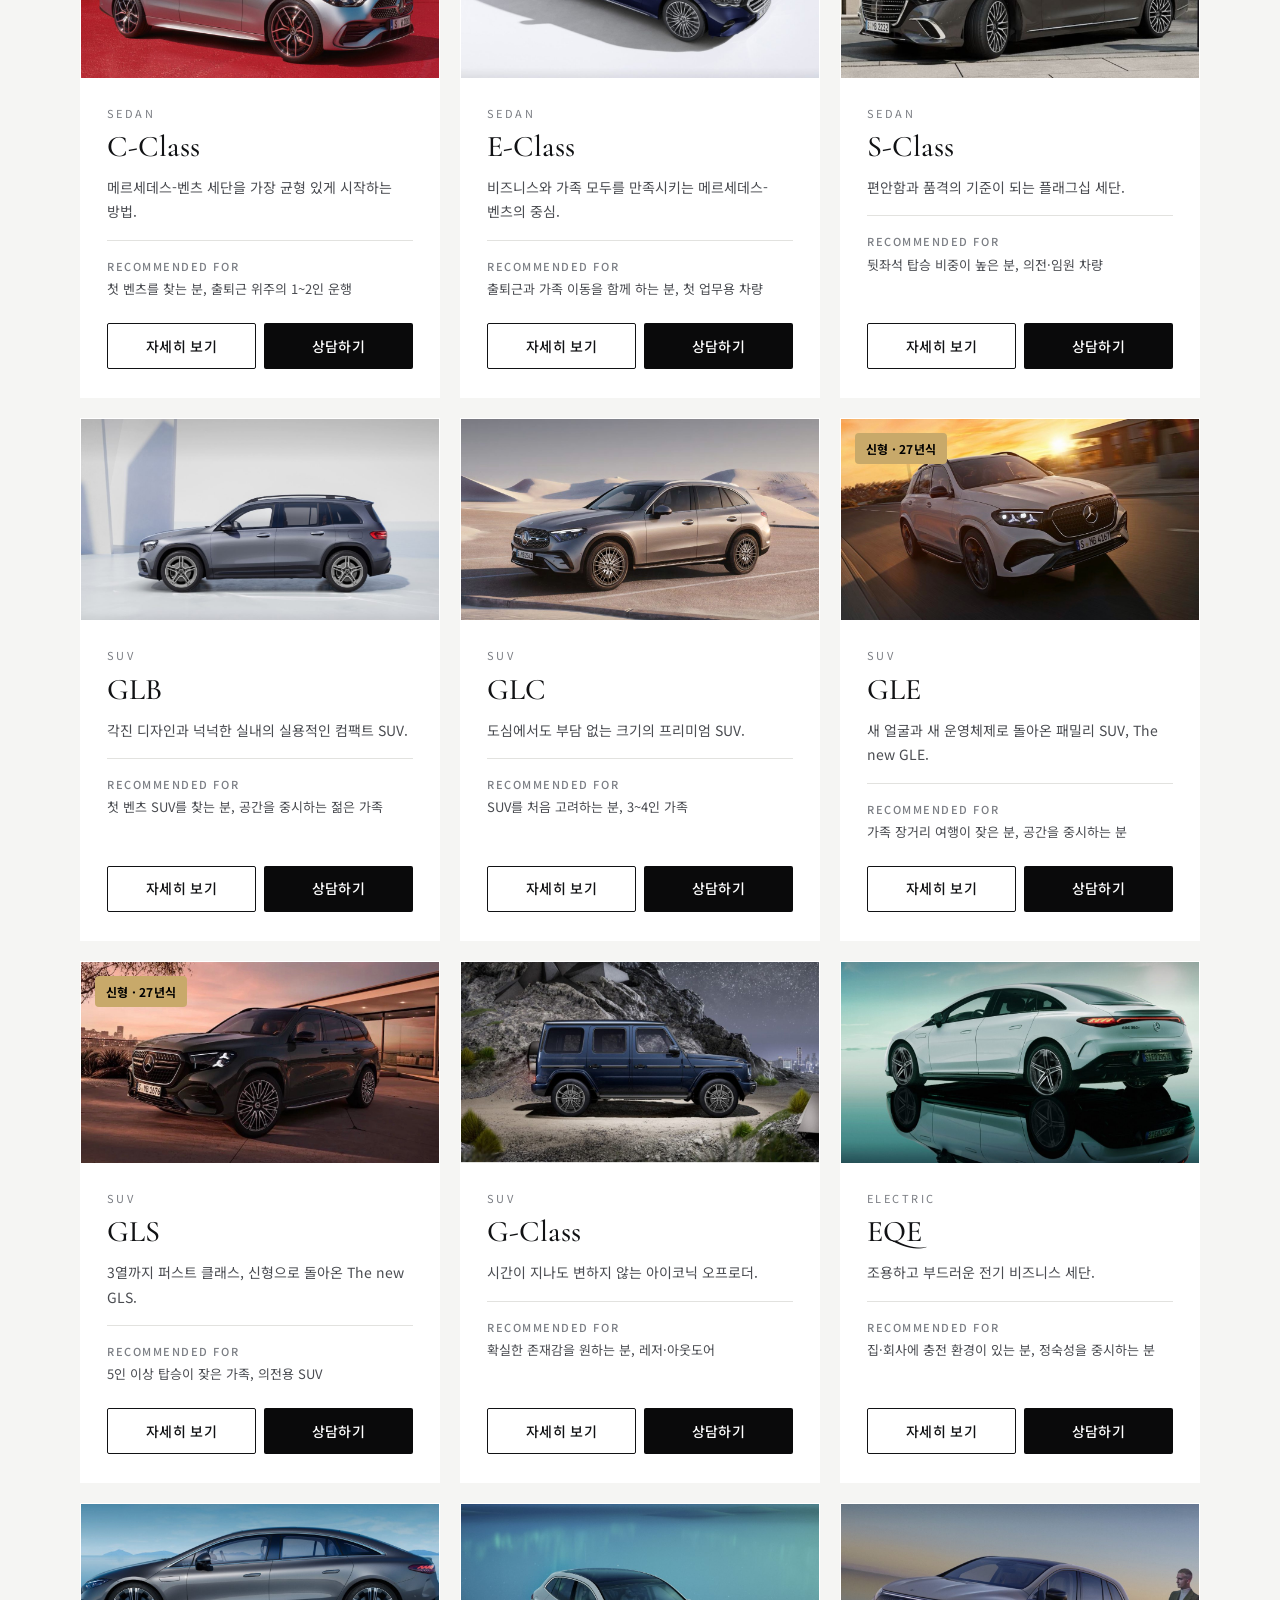
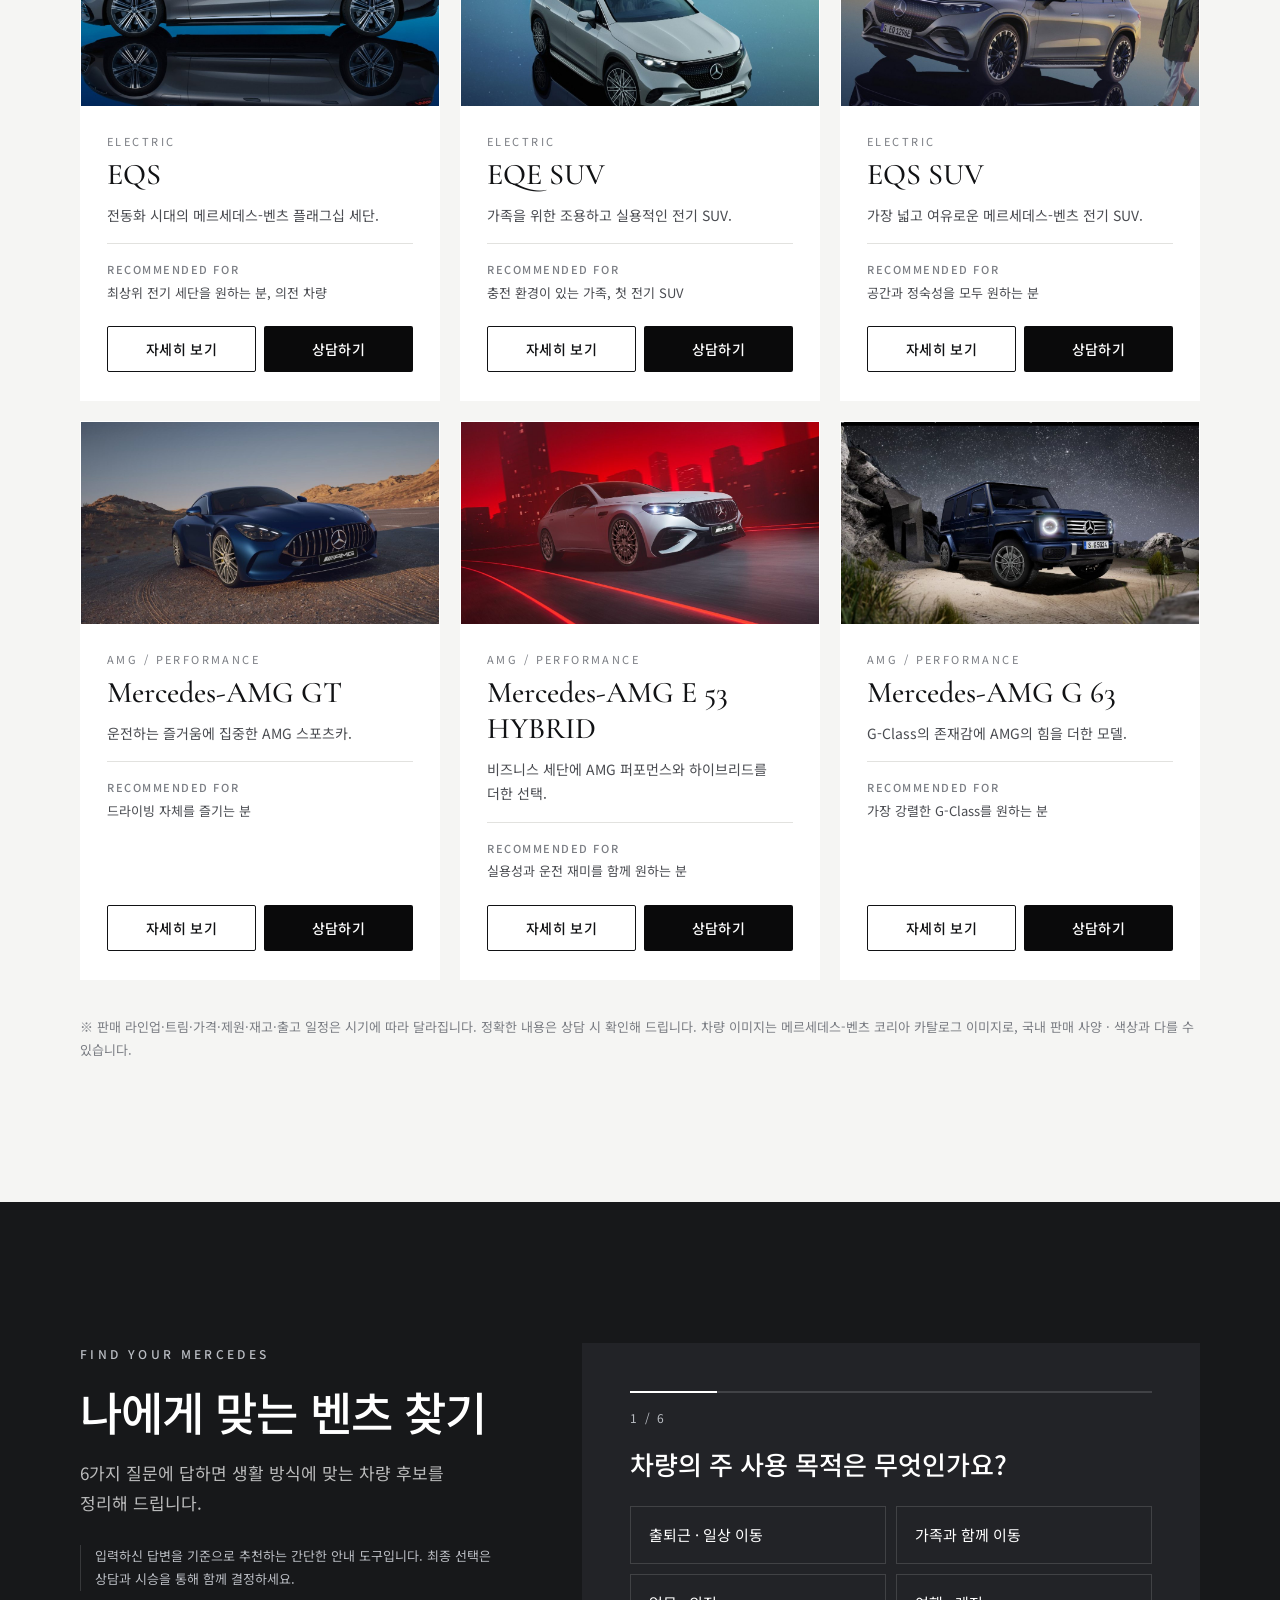
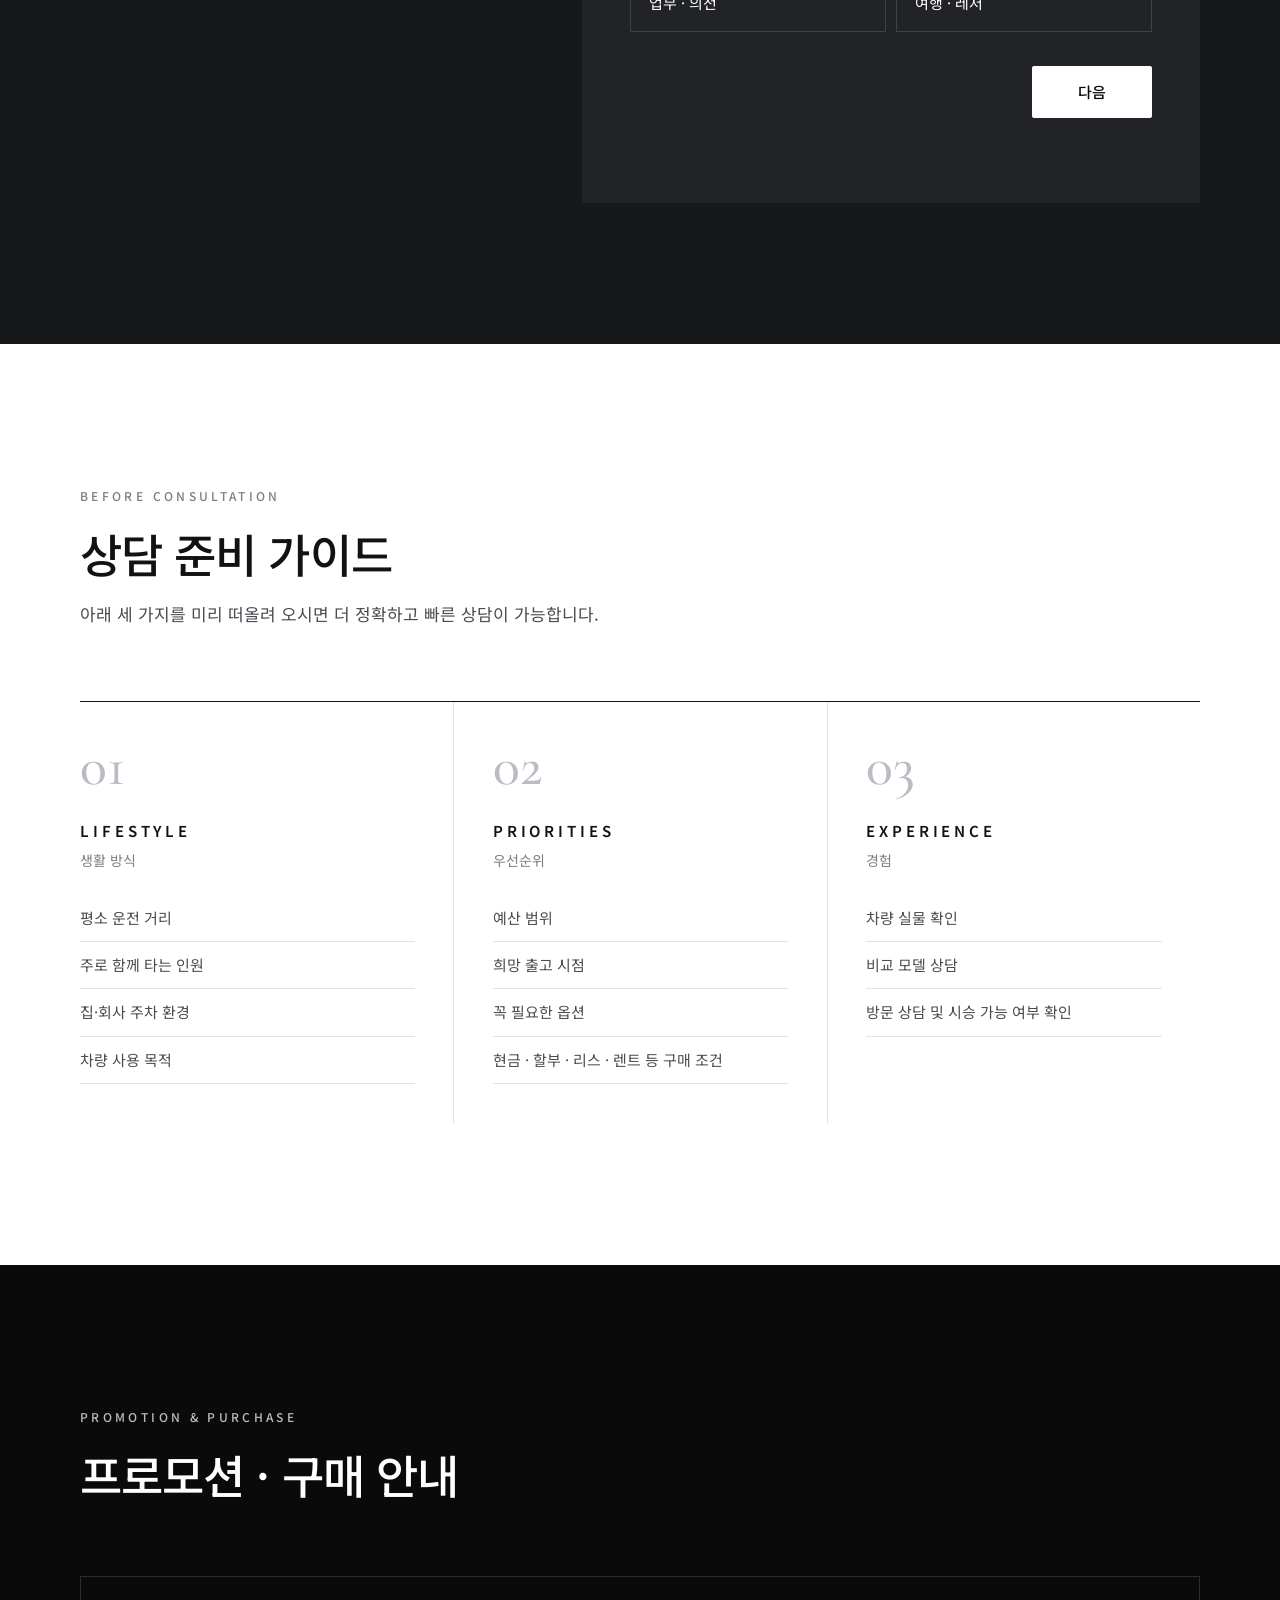
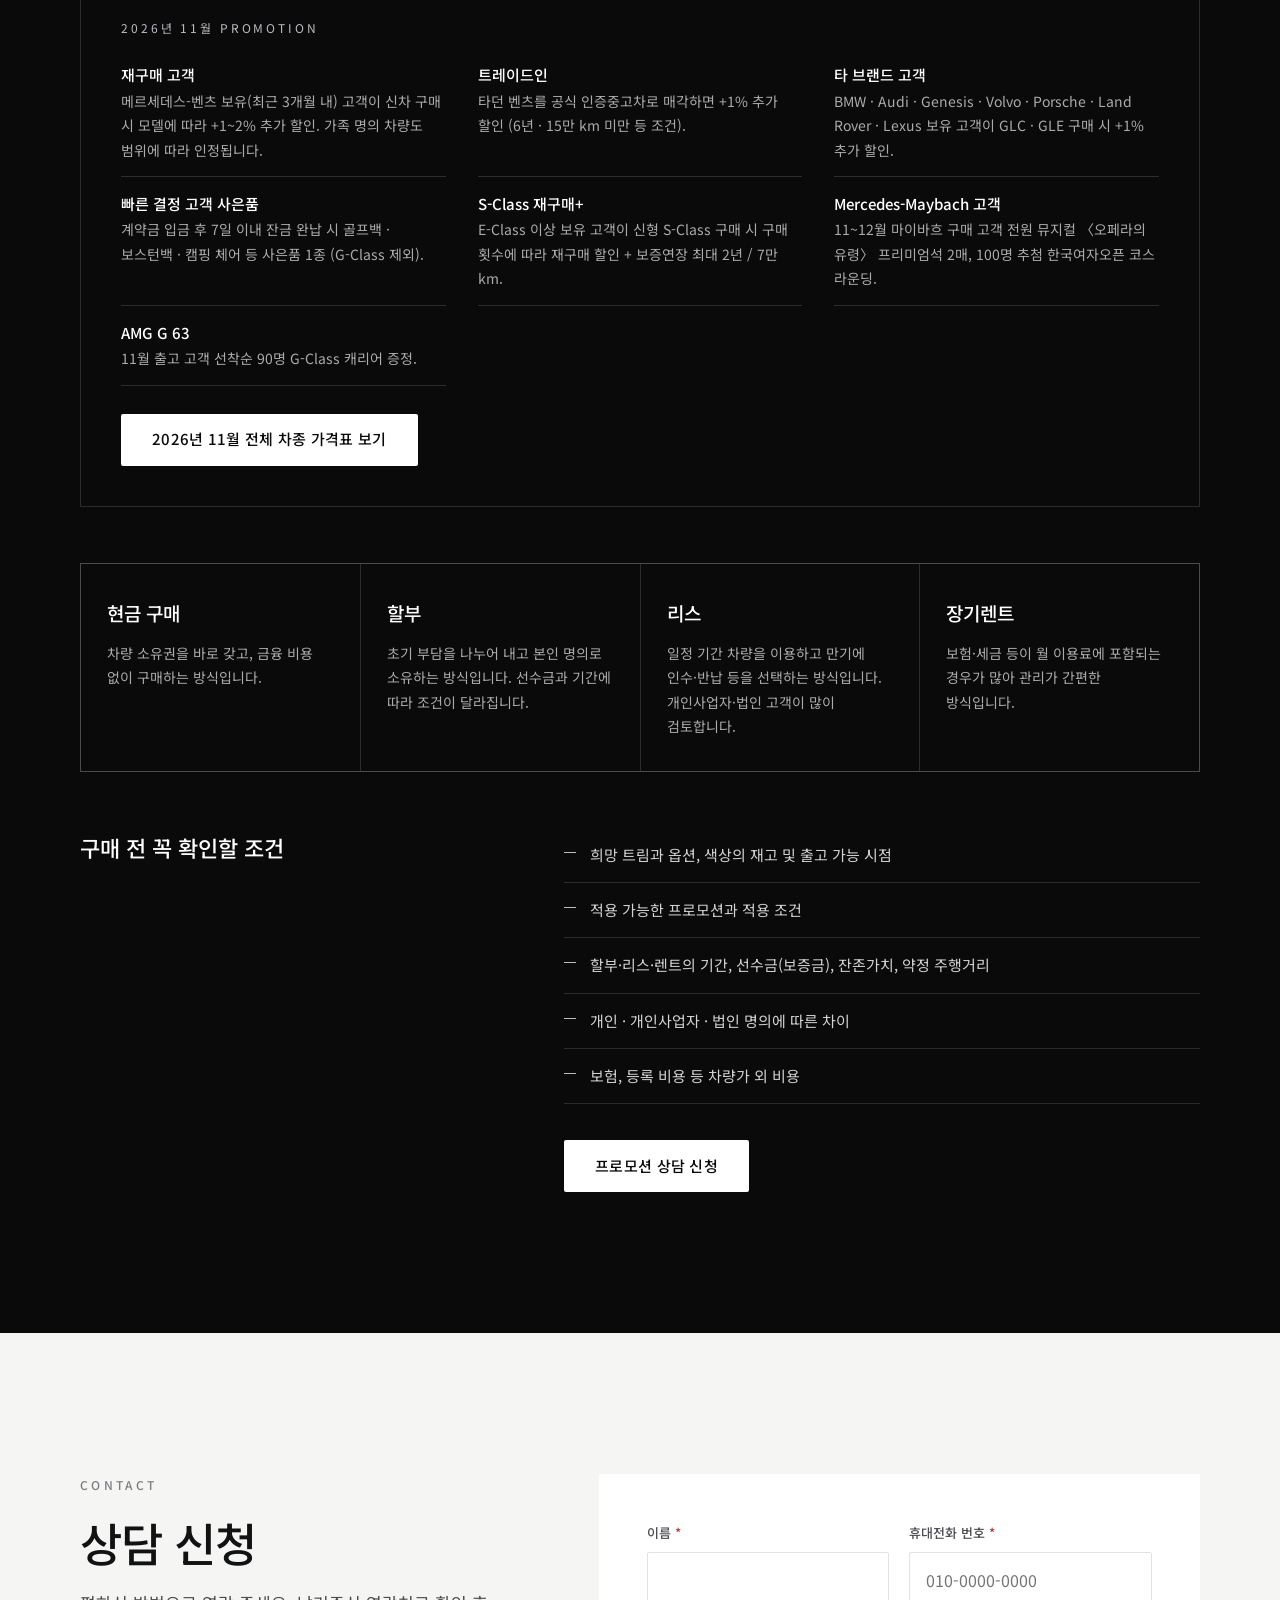
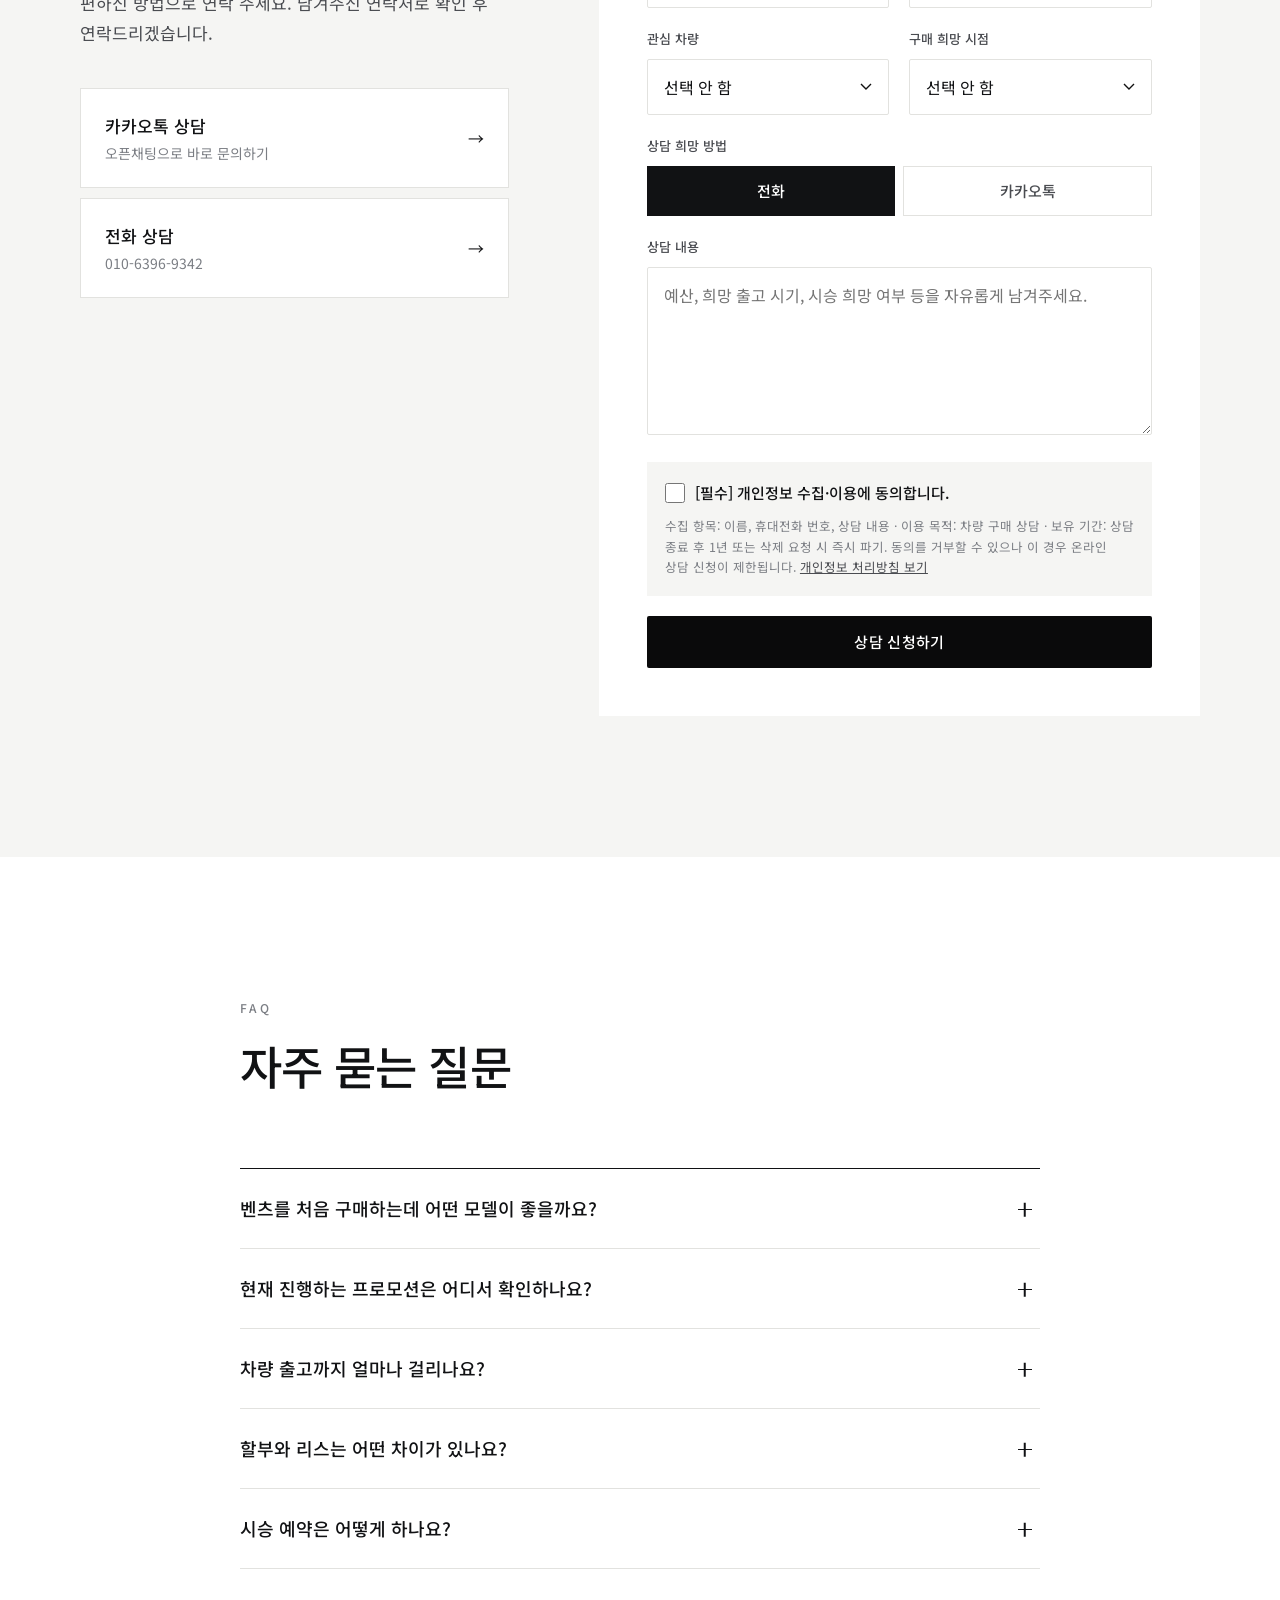
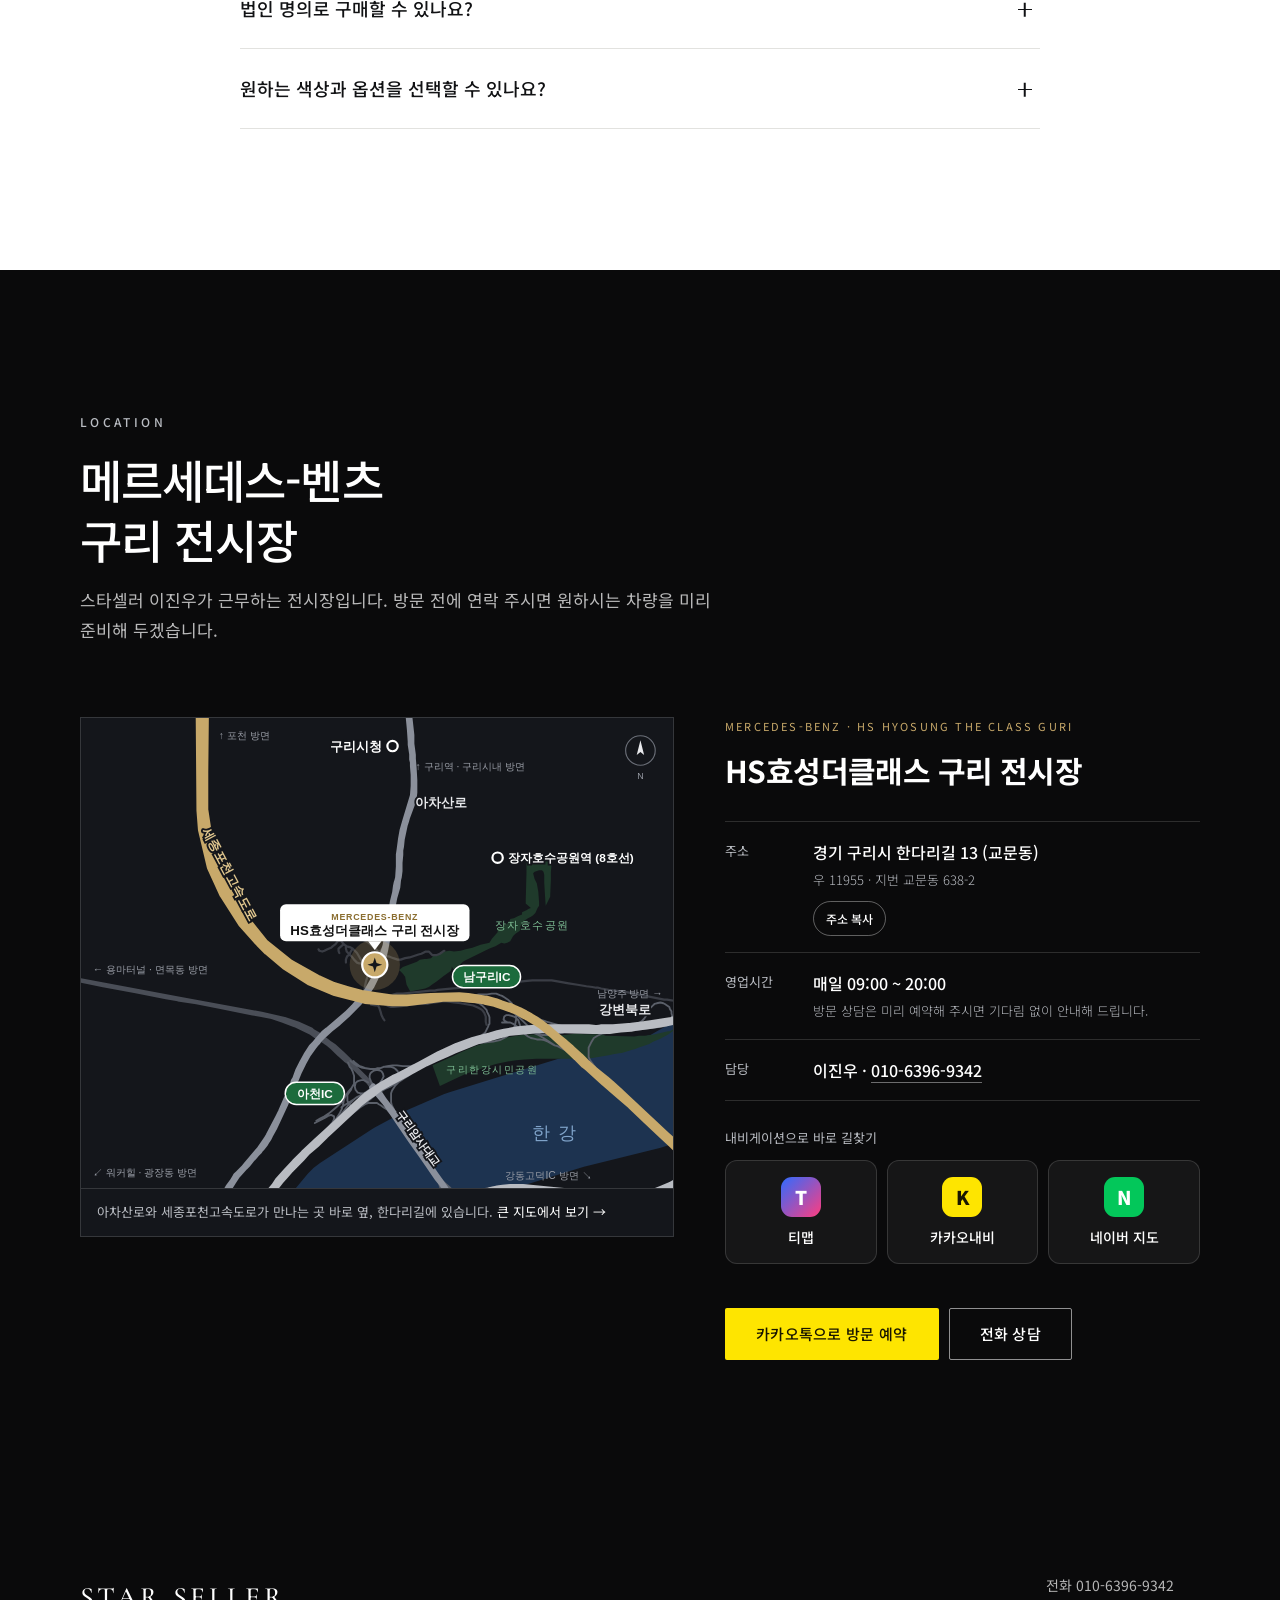
==== commit 13bbcb3b: "Add new GLE/GLS, Naver blog link and monthly finance section - Car guide: The new GLE / GLS (MY27) p" ====
--- a/index.html
+++ b/index.html
@@ -36,8 +36,8 @@
   <link rel="preconnect" href="https://fonts.googleapis.com">
   <link rel="preconnect" href="https://fonts.gstatic.com" crossorigin>
   <link href="https://fonts.googleapis.com/css2?family=Cormorant+Garamond:wght@400;500;600&family=Noto+Sans+KR:wght@300;400;500;700;900&display=swap" rel="stylesheet">
-  <link rel="stylesheet" href="css/style.css?v=20261116b">
-  <link rel="stylesheet" href="css/star.css?v=20261116b">
+  <link rel="stylesheet" href="css/style.css?v=20261117a">
+  <link rel="stylesheet" href="css/star.css?v=20261117a">
 </head>
 <body>
 <a class="skip" href="#main">본문 바로가기</a>
@@ -96,14 +96,15 @@
       <div class="hd__who">
         <div class="hd__face"><img src="assets/images/jinwoo.jpg" alt="스타셀러 이진우" width="354" height="472"></div>
         <p><span class="hd__slogan">벤츠 선택의 기준, 이진우.</span><br><b>스타셀러 <span data-cfg="name">이진우</span></b>가 직접 안내합니다.<br><span class="hd__role" data-role-line>메르세데스-벤츠 세일즈 컨설턴트 이진우</span></p>
-        <a class="hd__yt" href="https://www.youtube.com/@star_seller_jw" target="_blank" rel="noopener"><i aria-hidden="true">▶</i>유튜브</a>
+        <span class="hd__links"><a class="hd__yt" href="https://www.youtube.com/@star_seller_jw" target="_blank" rel="noopener"><i aria-hidden="true">▶</i>유튜브</a>
+        <a class="hd__yt hd__blog" href="https://blog.naver.com/benz_jay" target="_blank" rel="noopener"><i aria-hidden="true">N</i>블로그</a></span>
       </div>
     </div>
 
     <div class="hd__side">
-      <a class="hd-tile" href="price.html">
-        <span class="hd-tile__img" style="background-image:url(assets/images/glc.jpg)"></span>
-        <span class="hd-tile__txt"><small><span id="hdMonth3">11월</span> 구매 조건</small><b>전체 차종 가격표 보기 →</b><em>차종별 할인과 최종가를 한 번에</em></span>
+      <a class="hd-tile" href="#models">
+        <span class="hd-tile__img" style="background-image:url(assets/images/gle-new.jpg)"><i class="hd-tile__new">NEW</i></span>
+        <span class="hd-tile__txt"><small>27년식 신형 출시</small><b>The new GLE · GLS →</b><em>신형에서 달라진 점 보기</em></span>
       </a>
       <a class="hd-tile" href="#mou">
         <span class="hd-tile__img" style="background-image:url(assets/images/s-class.jpg)"></span>
@@ -126,6 +127,40 @@
     </div>
     <div class="deal-track" id="dealTrack"></div>
     <p class="note" id="dealsNote"></p>
+  </div>
+</section>
+
+<!-- ================= 금융 혜택 (js/finance.js) ================= -->
+<section class="section fin" id="finance" hidden>
+  <div class="container">
+    <div class="section__head reveal">
+      <p class="eyebrow">MERCEDES-BENZ FINANCIAL</p>
+      <h2 class="section__title" id="finTitle">벤츠파이낸셜 금융 혜택</h2>
+      <p class="section__desc">차량 할인에 더해, 금융을 어떻게 이용하느냐에 따라 달라지는 이달의 혜택을 6가지로 정리했습니다.</p>
+    </div>
+
+    <div class="fin__points reveal" id="finPoints"></div>
+
+    <div class="fin__fleet reveal" id="finFleetBox" hidden>
+      <b>제휴 법인 · 사업자 고객</b>
+      <p id="finFleet"></p>
+      <a href="#mou">우리 회사가 제휴사인지 확인하기 →</a>
+    </div>
+
+    <details class="fin__more reveal">
+      <summary>차종별 금융 조건 자세히 보기 <span aria-hidden="true">+</span></summary>
+      <p class="fin__basis">금리는 <b id="finBasis"></b>입니다. ★ 는 이달 혜택이 가장 큰 모델입니다.</p>
+      <div class="fin__scroll">
+        <table class="fin-table">
+          <thead><tr><th scope="col">모델</th><th scope="col">금융 이용 시<br>추가 할인</th><th scope="col">할부 금리</th><th scope="col">MB-SURE<br>금리</th><th scope="col">무이자 할부</th><th scope="col">운용리스</th></tr></thead>
+          <tbody id="finRows"></tbody>
+        </table>
+      </div>
+      <p class="fin__others" id="finOthers"></p>
+    </details>
+
+    <p class="note" id="finNote"></p>
+    <a href="#contact" class="btn btn--dark fin__cta">내 조건으로 월 납입금 상담받기</a>
   </div>
 </section>
 
@@ -203,9 +238,12 @@
     <button type="button" class="modal__close" data-close aria-label="닫기">&times;</button>
     <div class="modal__visual" id="modalVisual" aria-hidden="true"></div>
     <p class="eyebrow" id="modalCat"></p>
+    <span class="modal__badge" id="modalBadge" hidden></span>
     <h3 class="modal__title serif" id="modalTitle"></h3>
     <p class="modal__tagline" id="modalTagline"></p>
     <dl class="modal__list">
+      <div id="modalNewsRow" hidden><dt>신형 포인트</dt><dd><ul class="modal__news" id="modalNews"></ul></dd></div>
+      <div id="modalLineupRow" hidden><dt>카탈로그 라인업</dt><dd id="modalLineup"></dd></div>
       <div><dt>추천 고객</dt><dd id="modalFor"></dd></div>
       <div><dt>주행 특성</dt><dd id="modalDrive"></dd></div>
       <div><dt>공간 활용</dt><dd id="modalSpace"></dd></div>
@@ -527,12 +565,13 @@
   <a href="#contact" class="quickbar__main">상담 신청</a>
 </nav>
 
-<script src="js/config.js?v=20261116b"></script>
-<script src="js/models.js?v=20261116b"></script>
-<script src="js/pricing.js?v=20261116b"></script>
-<script src="js/prices.js?v=20261116b"></script>
-<script src="js/mou.js?v=20261116b"></script>
-<script src="js/main.js?v=20261116b"></script>
+<script src="js/config.js?v=20261117a"></script>
+<script src="js/models.js?v=20261117a"></script>
+<script src="js/pricing.js?v=20261117a"></script>
+<script src="js/prices.js?v=20261117a"></script>
+<script src="js/finance.js?v=20261117a"></script>
+<script src="js/mou.js?v=20261117a"></script>
+<script src="js/main.js?v=20261117a"></script>
 <script>
 /* 메인 화면 '이달의 별' — 가격표 데이터(js/pricing.js)를 그대로 읽어 자동으로 바뀝니다 */
 (function () {
@@ -542,7 +581,7 @@
   if (!list.length) return;
   var i = 0, timer, swap = $("hdSwap"), dots = $("hdDots"), front = true;
   var month = K.data.month || "", m = month.replace(/^\d+년\s*/, "");
-  $("hdMonth").textContent = month; $("hdMonth2").textContent = m; $("hdMonth3").textContent = m;
+  $("hdMonth").textContent = month; $("hdMonth2").textContent = m;
 
   list.forEach(function (c, n) {
     var b = document.createElement("button");
--- a/css/star.css
+++ b/css/star.css
@@ -193,3 +193,59 @@
 .dock.is-mini:hover .dock__kakao, .dock.is-mini:focus-within .dock__kakao { max-width: 220px; padding: 0 22px; gap: 8px; }
 .dock.is-mini:hover .dock__kakao span, .dock.is-mini:focus-within .dock__kakao span { opacity: 1; }
 @media (prefers-reduced-motion: reduce) { .dock__card, .dock__kakao, .dock__kakao span { transition: none; } }
+
+/* ==========================================================================
+   신형 차량 딱지 · 상세 창의 신형 포인트 · 블로그 버튼
+   ========================================================================== */
+.card__visual { position: relative; }
+.card__badge { position: absolute; left: 14px; top: 14px; padding: 5px 11px; background: var(--gold); color: #000; font-size: 12px; font-weight: 700; letter-spacing: .02em; border-radius: 4px; }
+.modal__badge { display: inline-block; margin: 2px 0 8px; padding: 4px 10px; background: var(--gold); color: #000; font-size: 12px; font-weight: 700; border-radius: 4px; }
+.modal__badge[hidden], .modal__list > div[hidden] { display: none; }
+.modal__news { margin: 0; padding-left: 18px; display: grid; gap: 4px; }
+.hd-tile__img { position: relative; }
+.hd-tile__new { position: absolute; left: 12px; top: 12px; padding: 4px 10px; background: var(--gold); color: #000; font-size: 11px; font-weight: 800; font-style: normal; letter-spacing: .12em; border-radius: 4px; }
+.hd__links { display: inline-flex; flex-wrap: wrap; gap: 8px; margin-left: 6px; }
+.hd__links .hd__yt { margin-left: 0; }
+.hd__blog i { background: #03c75a; font-size: 10px; font-weight: 900; color: #fff; }
+@media (max-width: 860px) { .hd__links { margin-left: 84px; } .hd-tile__new { display: none; } }
+
+/* ==========================================================================
+   벤츠파이낸셜 금융 혜택
+   ========================================================================== */
+.fin { background: var(--white); }
+.fin__points { display: grid; grid-template-columns: repeat(3, 1fr); gap: 16px; }
+.fin-card { border: 1px solid var(--line); padding: 26px 24px 24px; display: flex; flex-direction: column; background: var(--white); transition: border-color .2s, transform .3s var(--ease); }
+.fin-card:hover { border-color: var(--ink); transform: translateY(-3px); }
+.fin-card__big { font-size: clamp(34px, 3.6vw, 46px); font-weight: 900; letter-spacing: -.04em; line-height: 1; color: var(--ink); }
+.fin-card__big::after { content: ""; display: block; width: 28px; height: 3px; background: var(--gold); margin-top: 14px; }
+.fin-card__title { font-size: 18px; font-weight: 700; margin-top: 14px; }
+.fin-card__desc { font-size: 14px; color: var(--ink-2); margin-top: 8px; line-height: 1.7; flex: 1; }
+.fin-card__sub { font-size: 12px; color: var(--muted); margin-top: 14px; padding-top: 12px; border-top: 1px solid var(--line); }
+
+.fin__fleet { margin-top: 16px; padding: 22px 24px; background: var(--black); color: var(--white); display: grid; grid-template-columns: auto minmax(0, 1fr) auto; gap: 8px 24px; align-items: center; }
+.fin__fleet[hidden] { display: none; }
+.fin__fleet b { color: var(--gold); font-size: 14px; white-space: nowrap; }
+.fin__fleet p { margin: 0; font-size: 14px; color: rgba(255,255,255,.85); }
+.fin__fleet a { font-size: 14px; white-space: nowrap; border-bottom: 1px solid rgba(255,255,255,.5); padding-bottom: 2px; }
+
+.fin__more { margin-top: 16px; border: 1px solid var(--line); }
+.fin__more summary { cursor: pointer; list-style: none; padding: 18px 24px; font-weight: 500; display: flex; justify-content: space-between; align-items: center; }
+.fin__more summary::-webkit-details-marker { display: none; }
+.fin__more summary span { font-size: 22px; font-weight: 300; transition: transform .2s; }
+.fin__more[open] summary span { transform: rotate(45deg); }
+.fin__more[open] summary { border-bottom: 1px solid var(--line); }
+.fin__basis { padding: 16px 24px 0; font-size: 13px; color: var(--ink-2); }
+.fin__scroll { overflow-x: auto; padding: 12px 24px 0; }
+.fin-table { width: 100%; min-width: 720px; border-collapse: collapse; font-size: 14px; }
+.fin-table thead th { text-align: left; font-size: 12px; font-weight: 500; color: var(--muted); padding: 10px 12px 10px 0; border-bottom: 1px solid var(--ink); vertical-align: bottom; line-height: 1.4; }
+.fin-table tbody th { text-align: left; font-weight: 500; padding: 11px 12px 11px 0; }
+.fin-table td { padding: 11px 12px 11px 0; white-space: nowrap; font-variant-numeric: tabular-nums; }
+.fin-table tbody tr { border-bottom: 1px solid var(--line); }
+.fin-table__cls th { padding-top: 22px !important; font-size: 11px; letter-spacing: .18em; color: var(--muted); font-weight: 500 !important; }
+.fin-my { display: inline-block; font-size: 10px; letter-spacing: .1em; color: var(--muted); border: 1px solid var(--line); padding: 1px 6px; margin-right: 8px; vertical-align: 1px; }
+.fin-star { font-style: normal; color: var(--gold); }
+.fin__others { padding: 14px 24px 20px; font-size: 13px; color: var(--muted); }
+.fin__cta { margin-top: 24px; }
+
+@media (max-width: 980px) { .fin__points { grid-template-columns: repeat(2, 1fr); } .fin__fleet { grid-template-columns: 1fr; } }
+@media (max-width: 600px) { .fin__points { grid-template-columns: 1fr; } .fin-card { padding: 22px 20px; } .fin__cta { width: 100%; } }
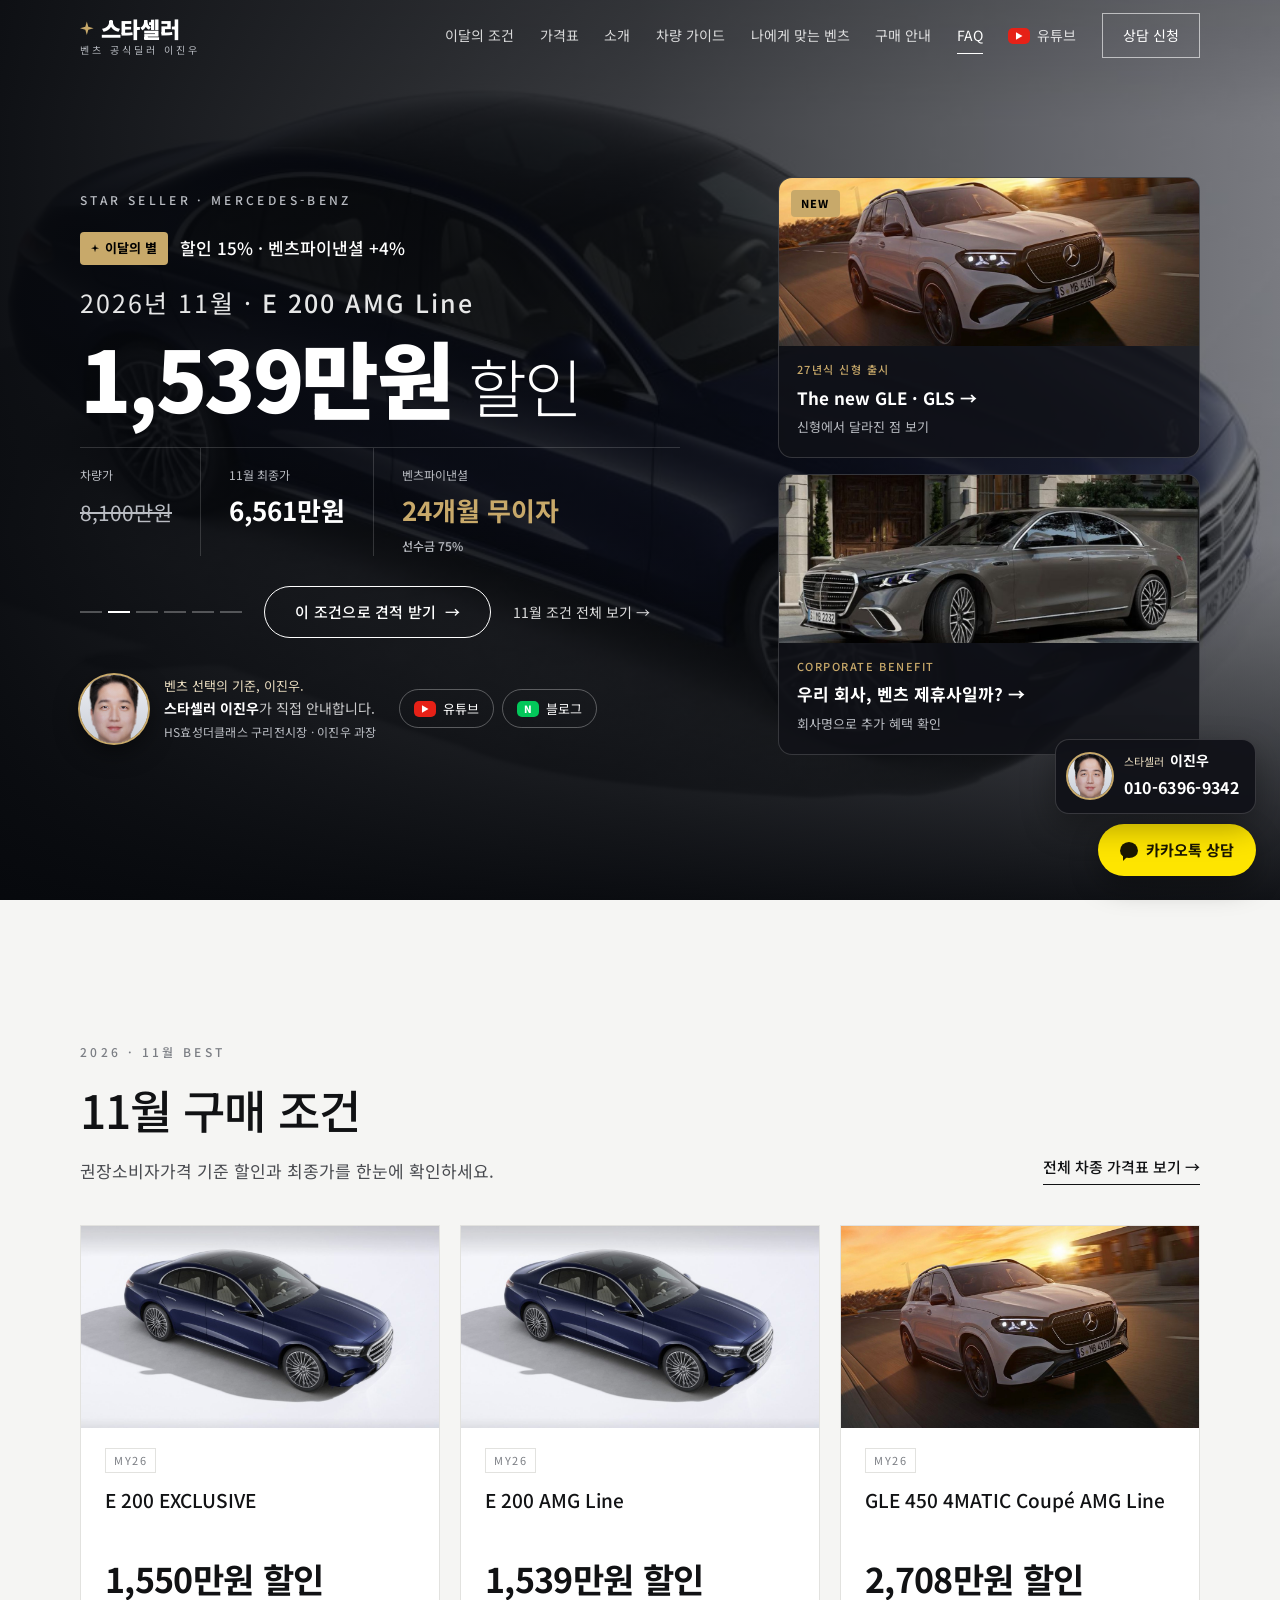
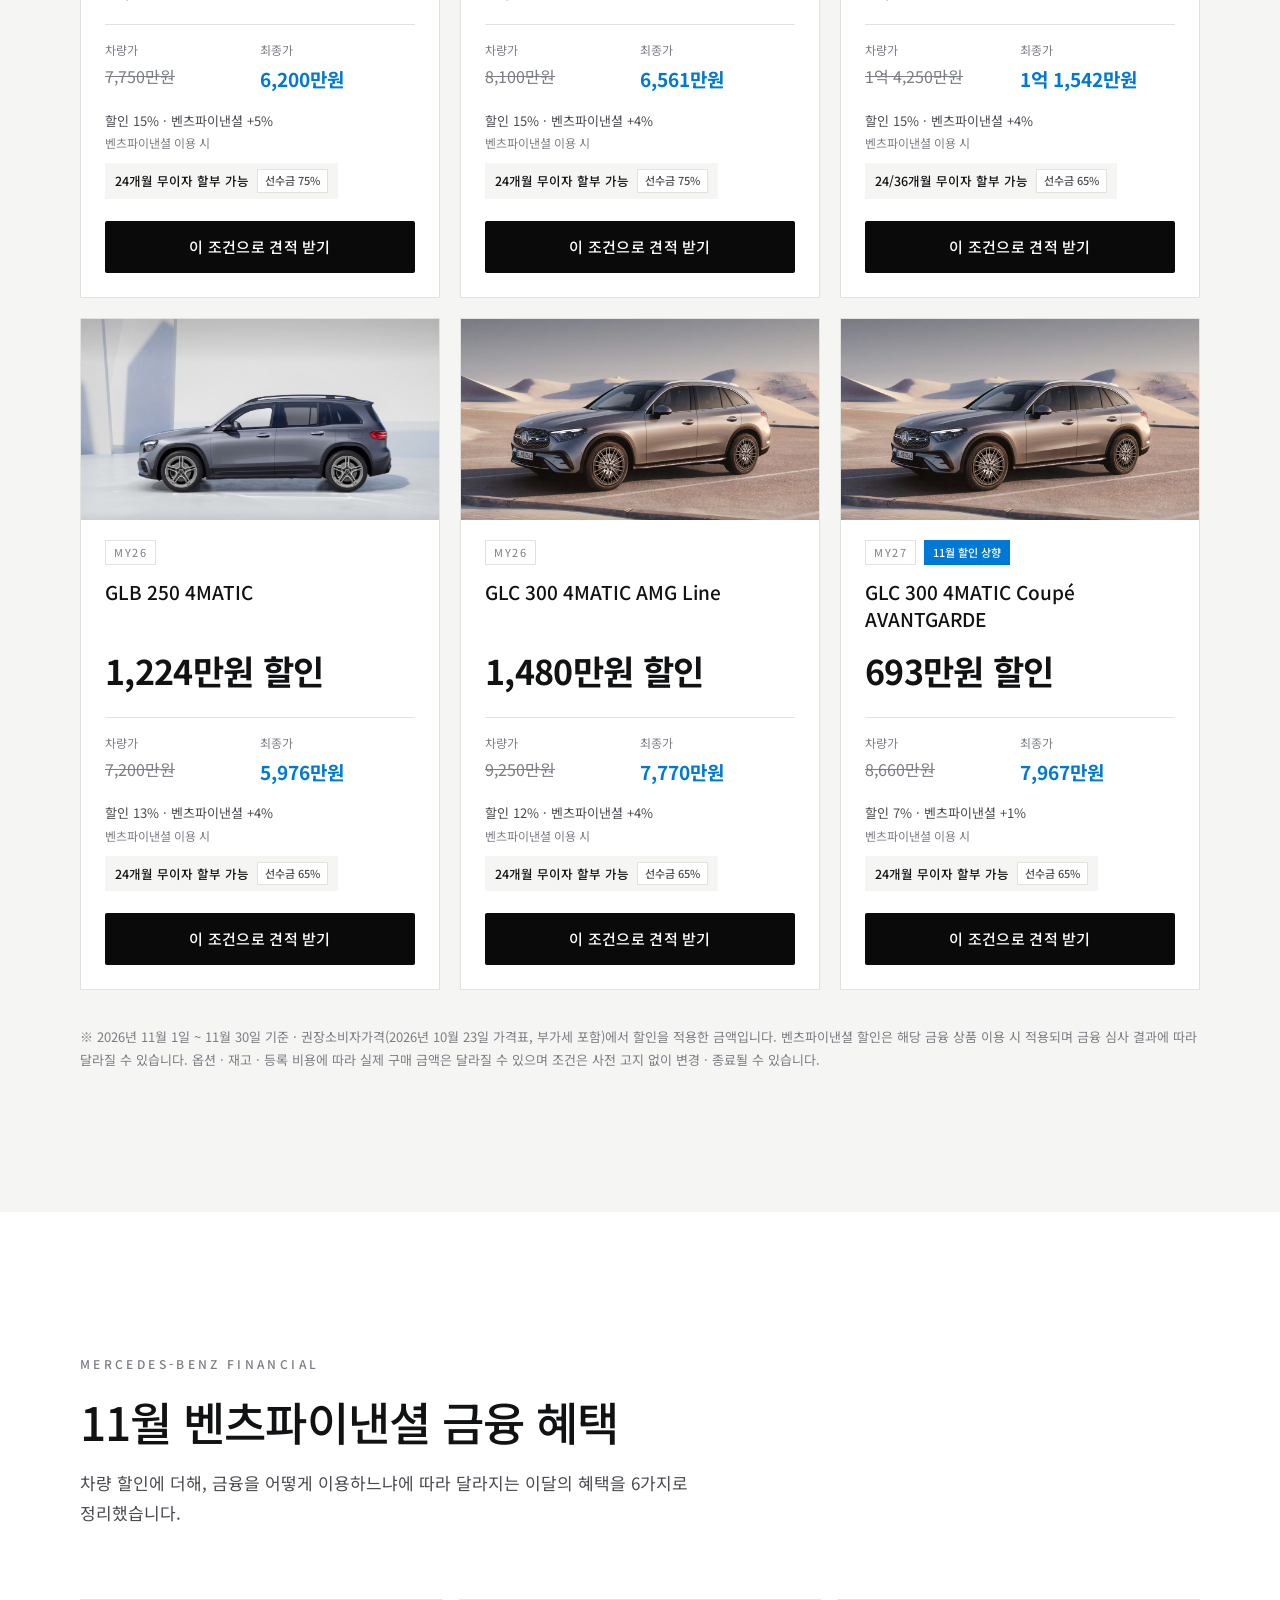
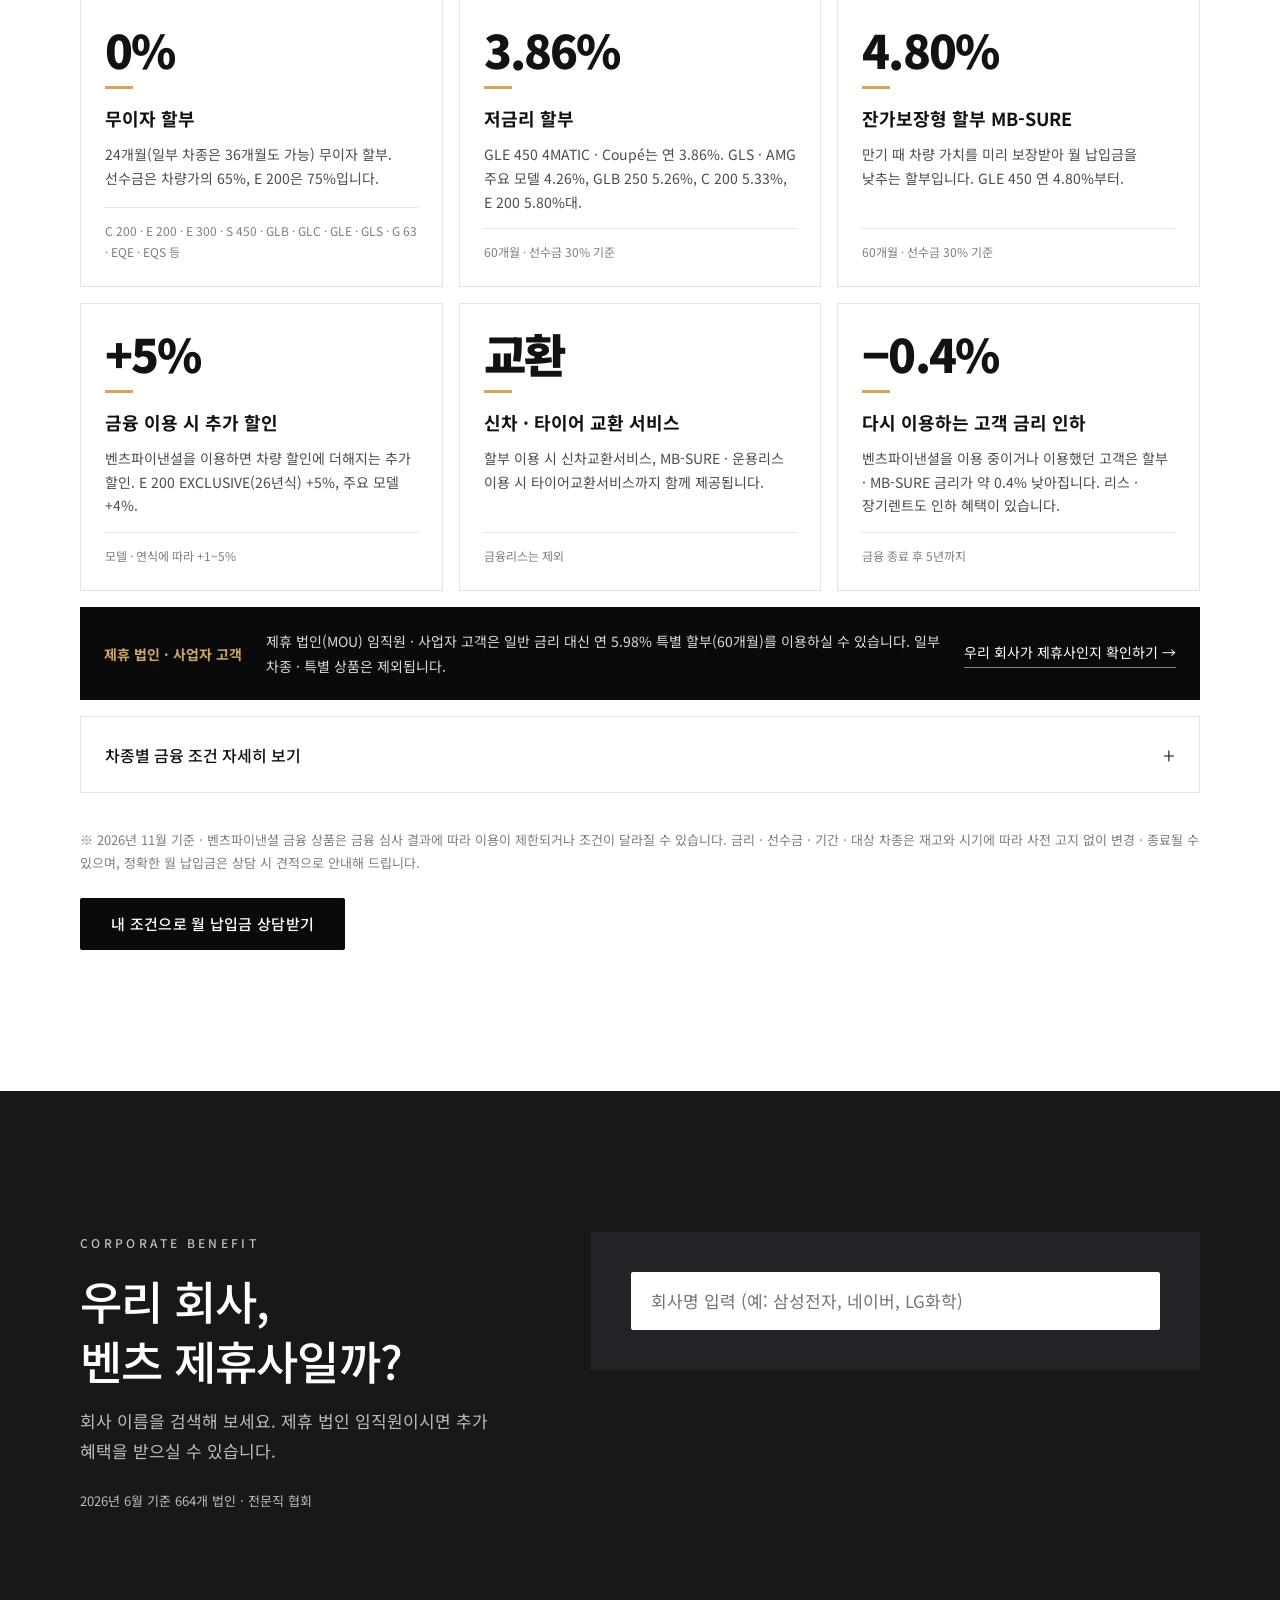
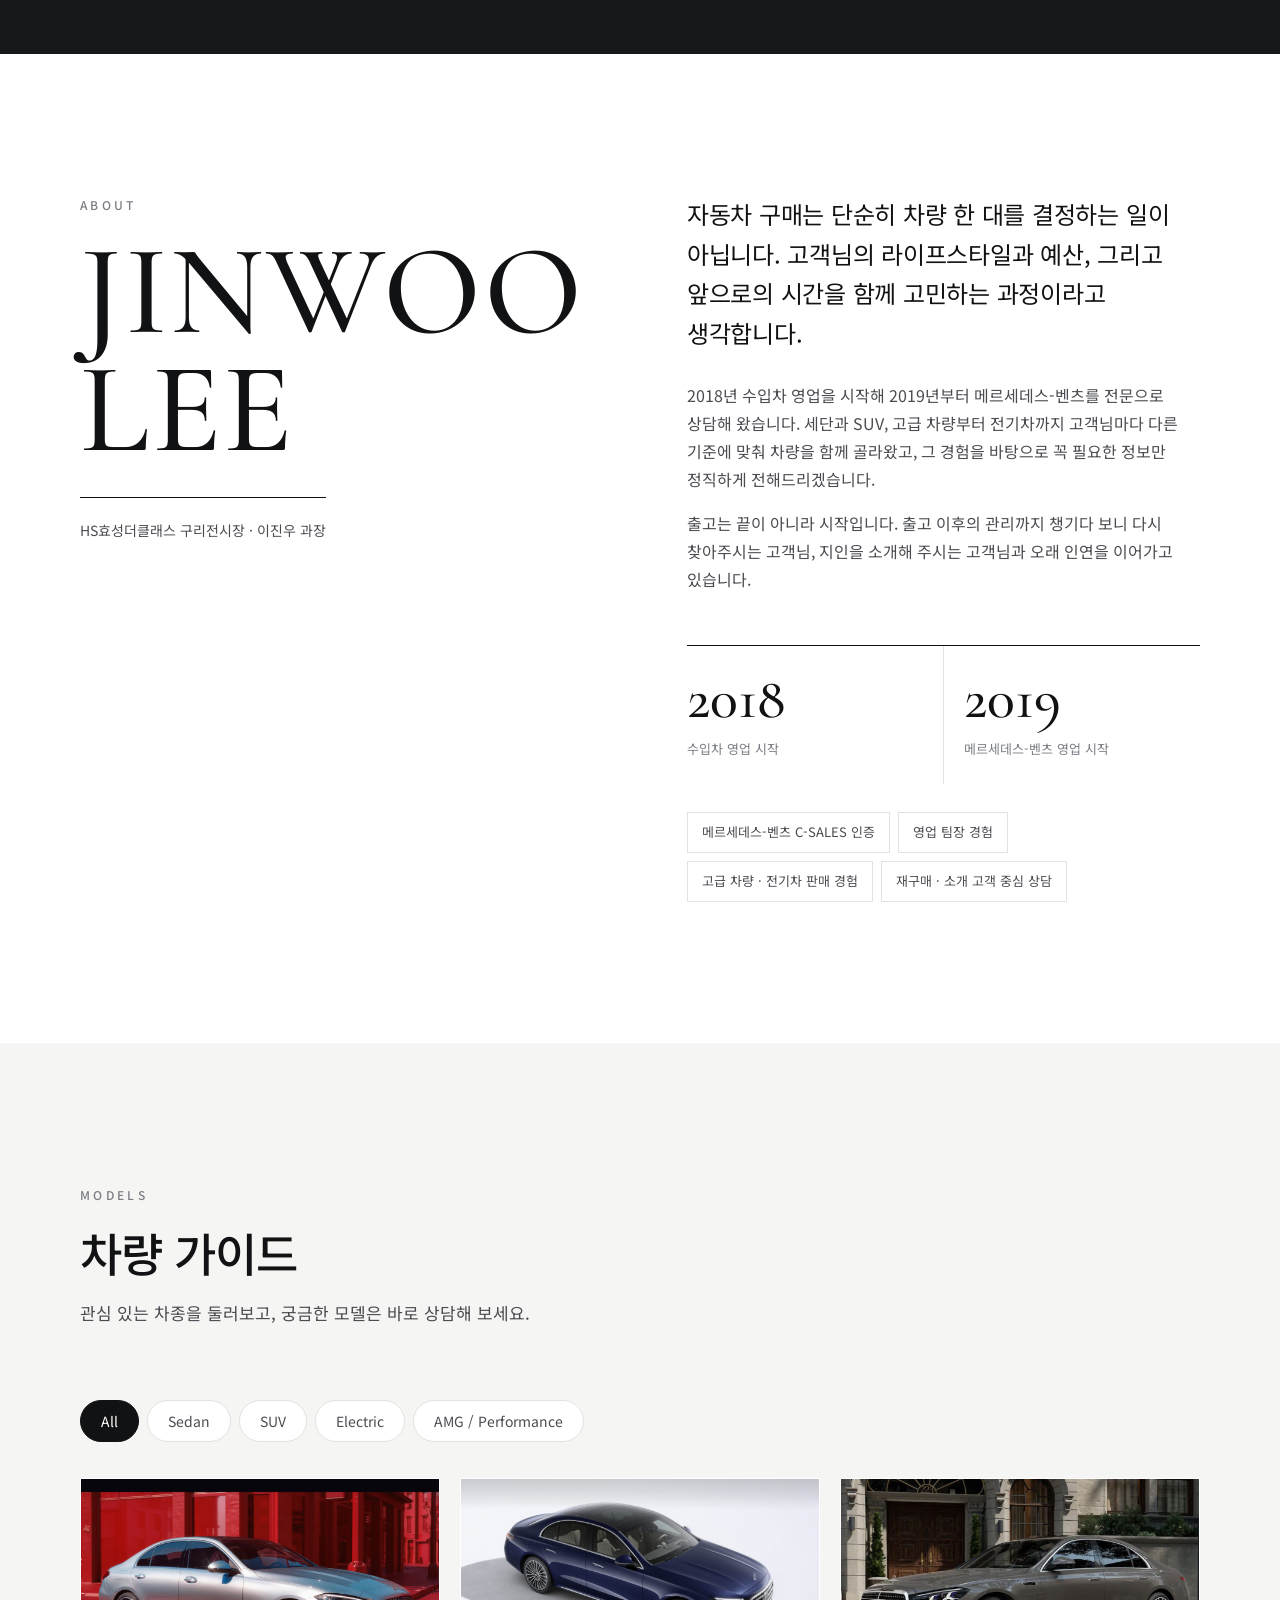
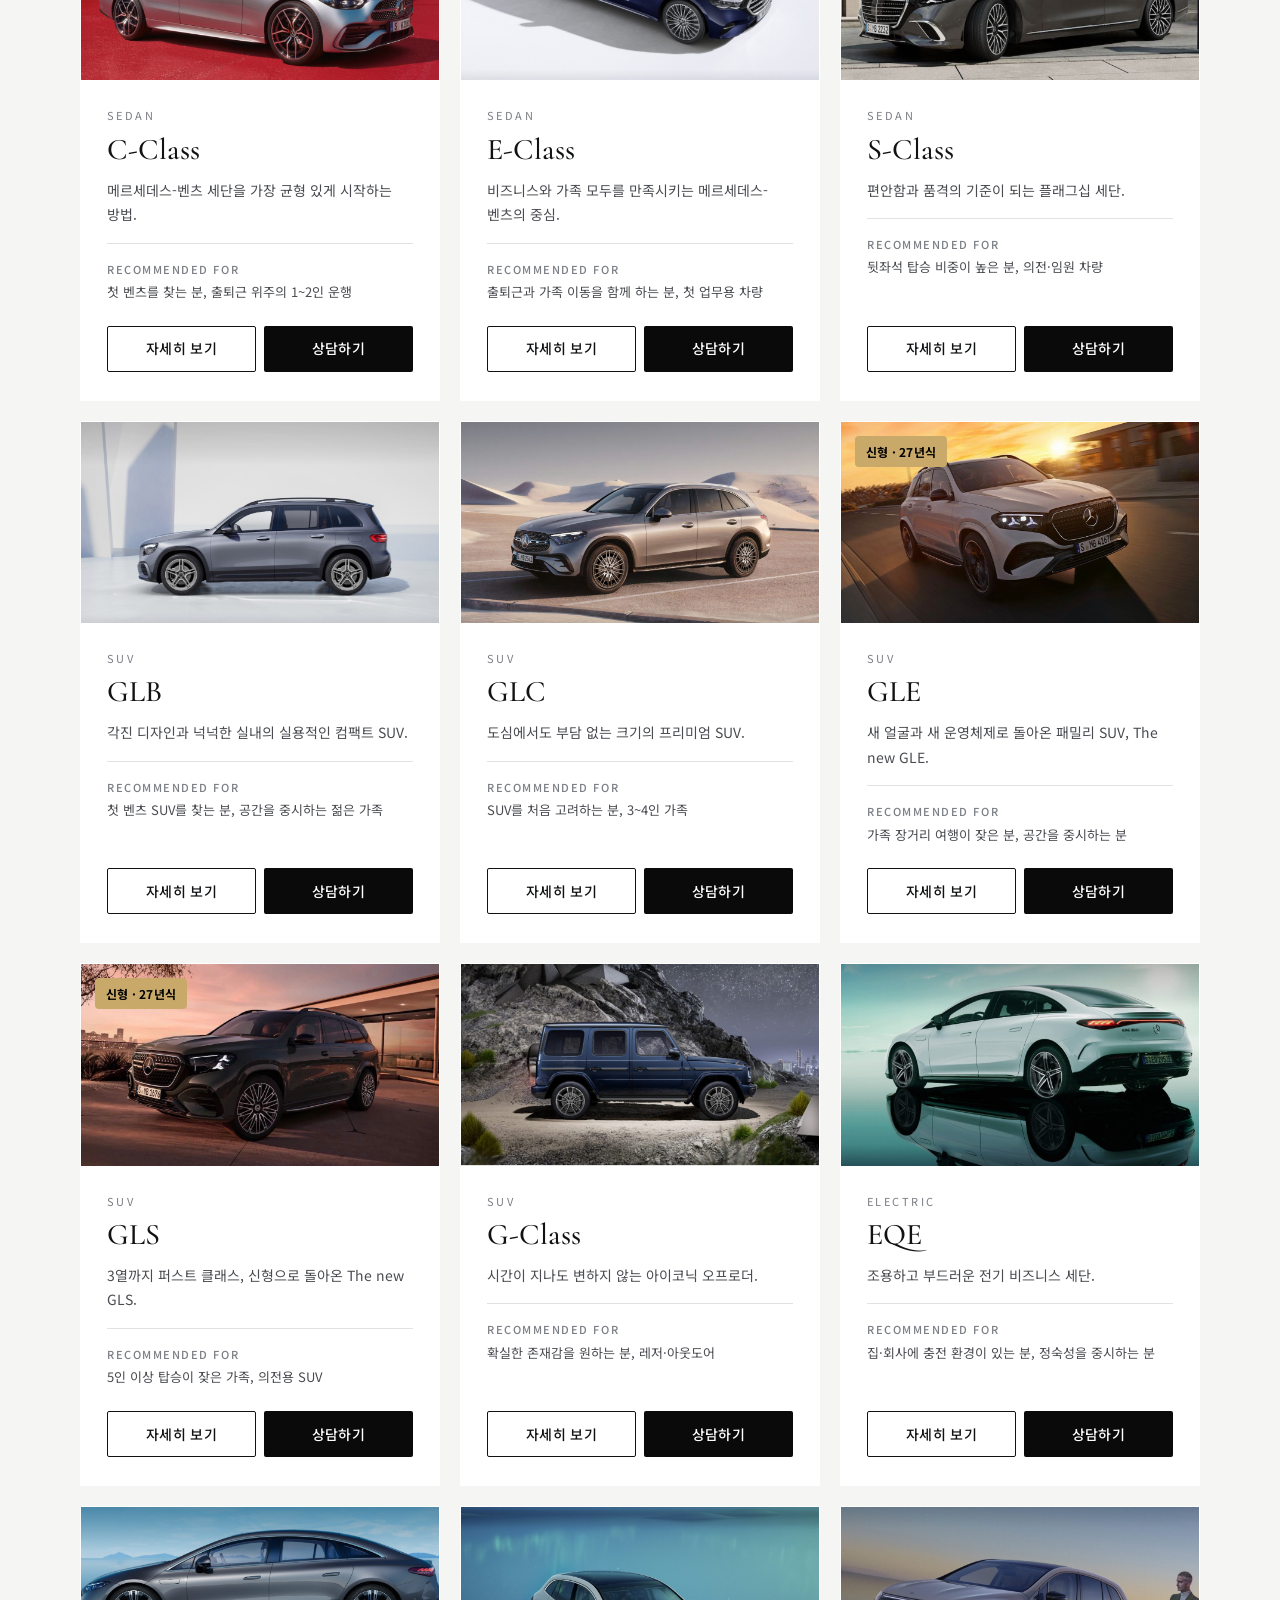
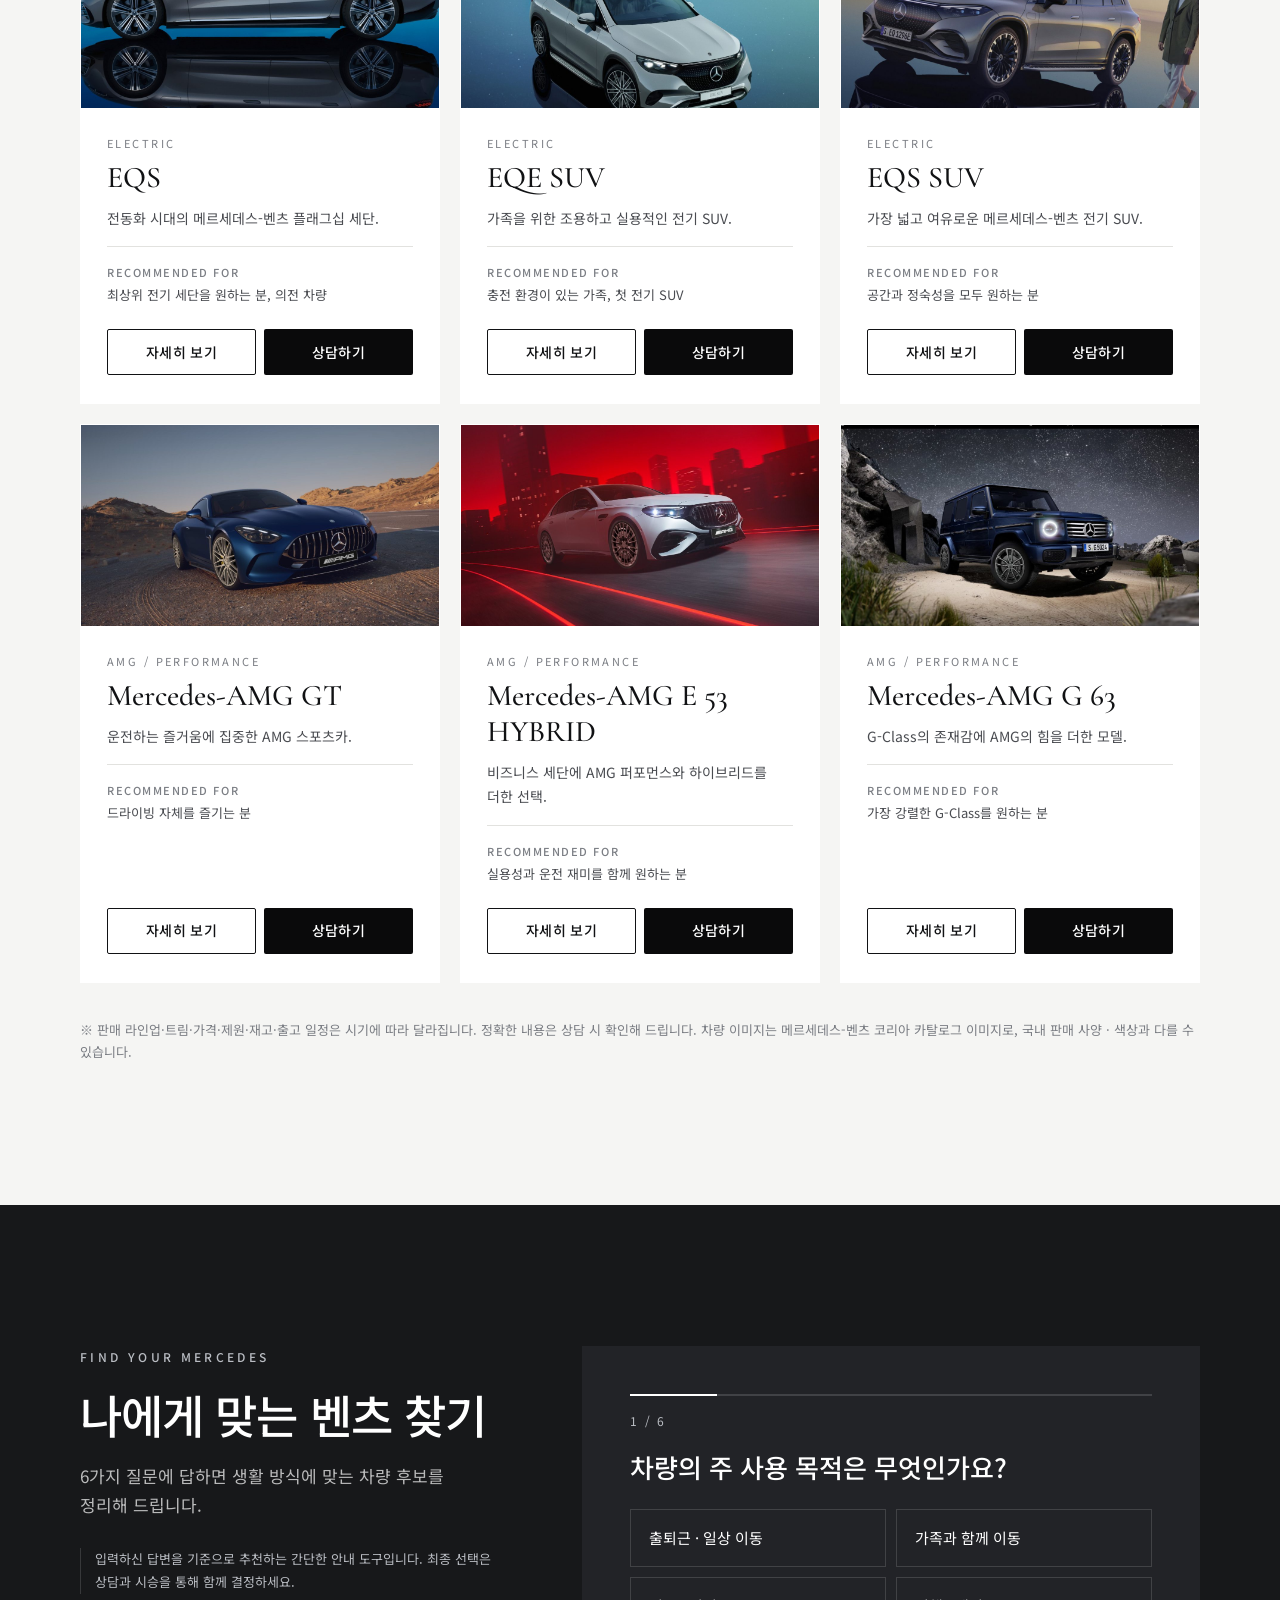
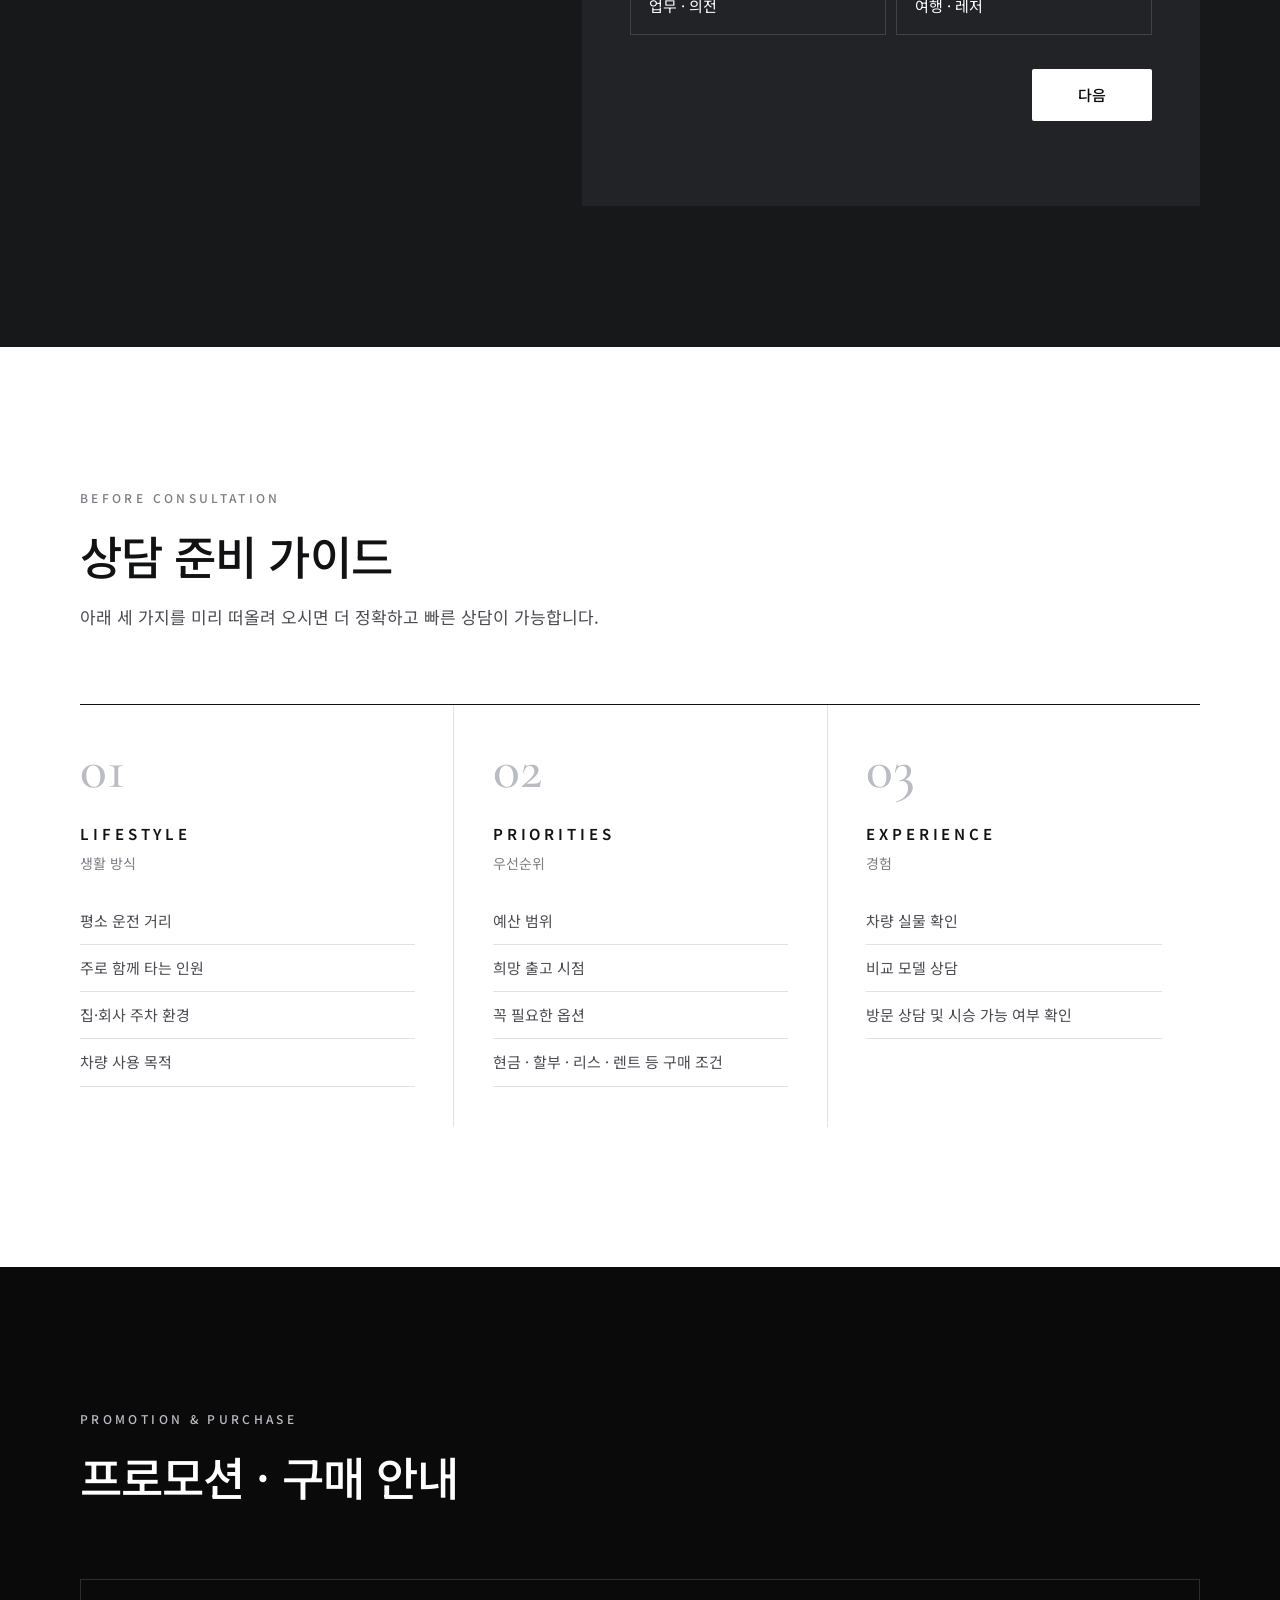
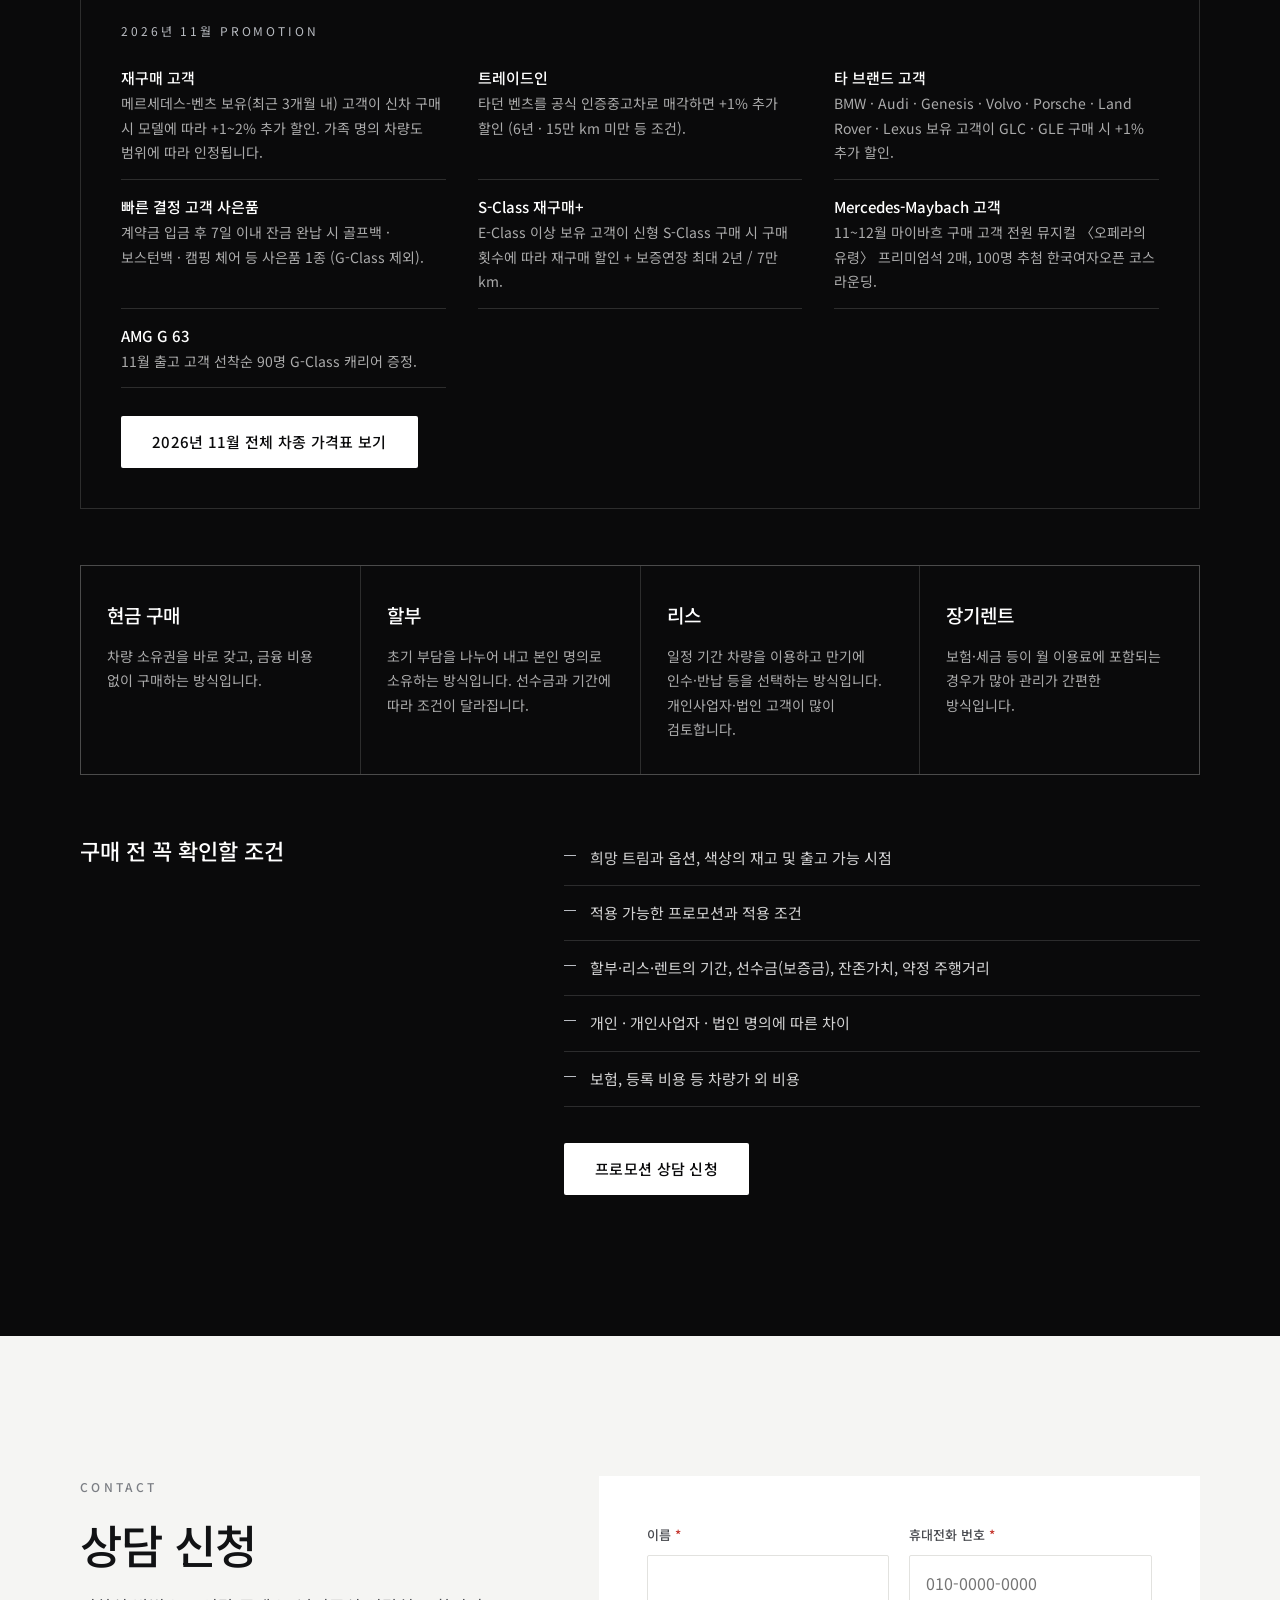
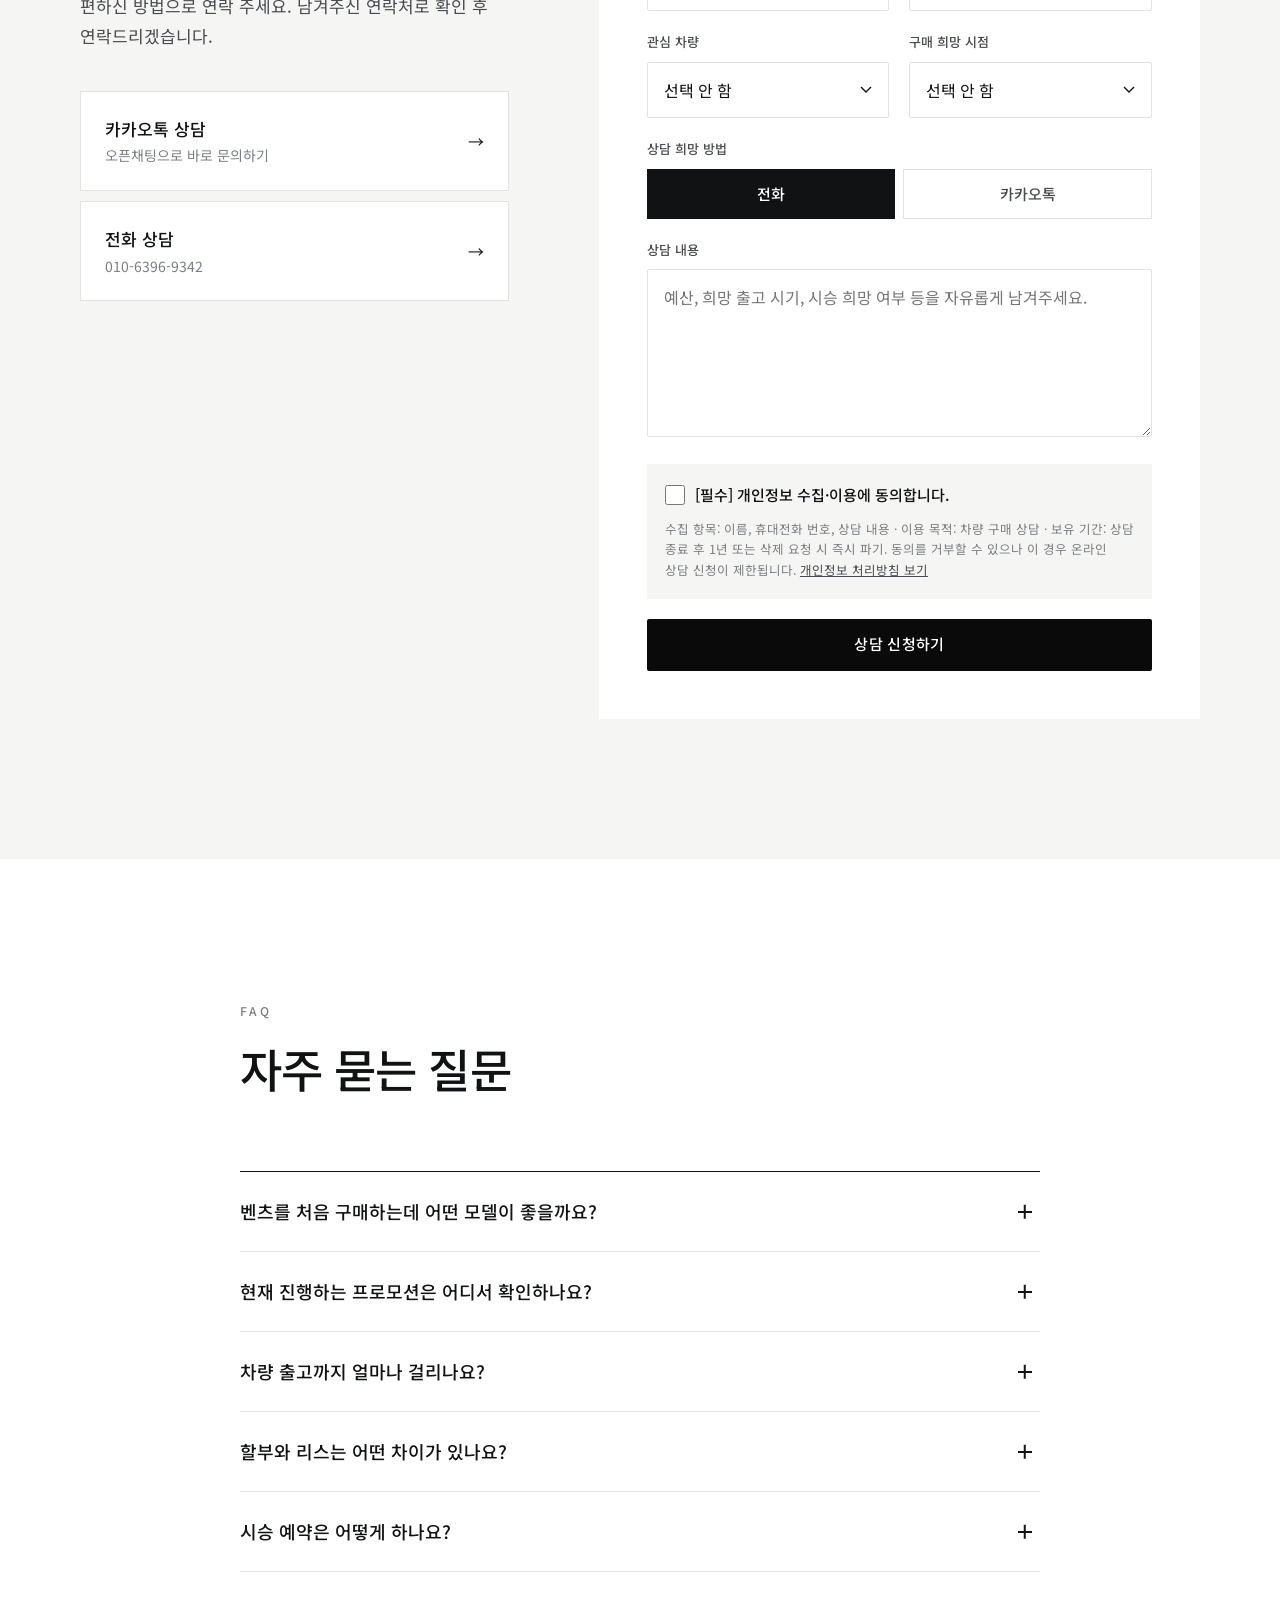
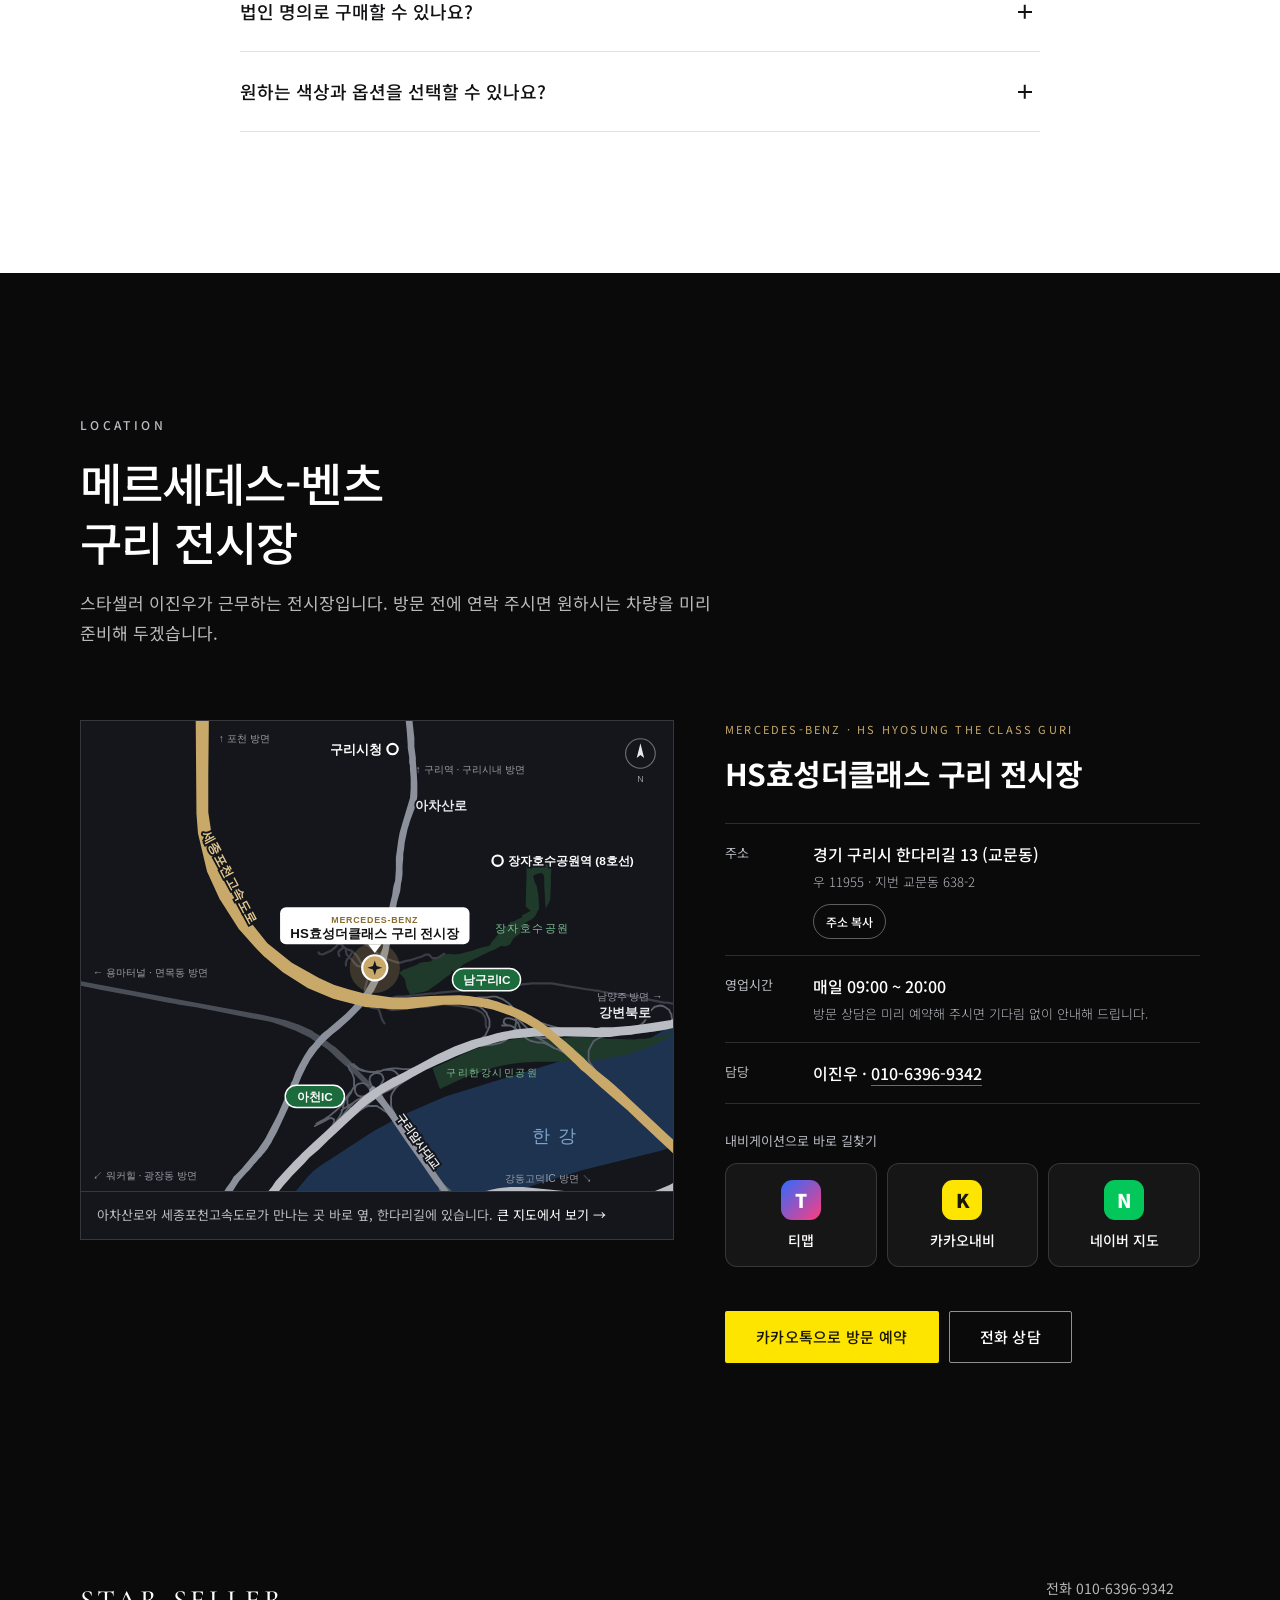
==== commit 1c3f3f09: "Show required down payment next to interest-free offers E 200 needs 75% down, other interest-free mo" ====
--- a/index.html
+++ b/index.html
@@ -36,8 +36,8 @@
   <link rel="preconnect" href="https://fonts.googleapis.com">
   <link rel="preconnect" href="https://fonts.gstatic.com" crossorigin>
   <link href="https://fonts.googleapis.com/css2?family=Cormorant+Garamond:wght@400;500;600&family=Noto+Sans+KR:wght@300;400;500;700;900&display=swap" rel="stylesheet">
-  <link rel="stylesheet" href="css/style.css?v=20261117a">
-  <link rel="stylesheet" href="css/star.css?v=20261117a">
+  <link rel="stylesheet" href="css/style.css?v=20261117b">
+  <link rel="stylesheet" href="css/star.css?v=20261117b">
 </head>
 <body>
 <a class="skip" href="#main">본문 바로가기</a>
@@ -83,7 +83,7 @@
         <dl class="hd__nums">
           <div><dt>차량가</dt><dd><s id="hdMsrp">7,750만원</s></dd></div>
           <div><dt><span id="hdMonth2">11월</span> 최종가</dt><dd id="hdFinal">6,200만원</dd></div>
-          <div id="hdFreeBox"><dt>벤츠파이낸셜</dt><dd class="hd__gold" id="hdFree">24개월 무이자</dd></div>
+          <div id="hdFreeBox"><dt>벤츠파이낸셜</dt><dd class="hd__gold" id="hdFree">24개월 무이자</dd><dd class="hd__down" id="hdDown"></dd></div>
         </dl>
       </div>
 
@@ -565,13 +565,13 @@
   <a href="#contact" class="quickbar__main">상담 신청</a>
 </nav>
 
-<script src="js/config.js?v=20261117a"></script>
-<script src="js/models.js?v=20261117a"></script>
-<script src="js/pricing.js?v=20261117a"></script>
-<script src="js/prices.js?v=20261117a"></script>
-<script src="js/finance.js?v=20261117a"></script>
-<script src="js/mou.js?v=20261117a"></script>
-<script src="js/main.js?v=20261117a"></script>
+<script src="js/config.js?v=20261117b"></script>
+<script src="js/models.js?v=20261117b"></script>
+<script src="js/pricing.js?v=20261117b"></script>
+<script src="js/prices.js?v=20261117b"></script>
+<script src="js/finance.js?v=20261117b"></script>
+<script src="js/mou.js?v=20261117b"></script>
+<script src="js/main.js?v=20261117b"></script>
 <script>
 /* 메인 화면 '이달의 별' — 가격표 데이터(js/pricing.js)를 그대로 읽어 자동으로 바뀝니다 */
 (function () {
@@ -603,6 +603,7 @@
     $("hdMsrp").textContent = K.won(c.msrp);
     $("hdFinal").textContent = K.won(c.final);
     $("hdFreeBox").hidden = !it.free; $("hdFree").textContent = it.free || "";
+    $("hdDown").textContent = K.down(it) ? "선수금 " + K.down(it) + "%" : "";
     [].forEach.call(dots.children, function (d, n) { d.setAttribute("aria-selected", n === i ? "true" : "false"); });
     bg(c);
   }
--- a/css/star.css
+++ b/css/star.css
@@ -249,3 +249,7 @@
 
 @media (max-width: 980px) { .fin__points { grid-template-columns: repeat(2, 1fr); } .fin__fleet { grid-template-columns: 1fr; } }
 @media (max-width: 600px) { .fin__points { grid-template-columns: 1fr; } .fin-card { padding: 22px 20px; } .fin__cta { width: 100%; } }
+
+/* 무이자 할부의 선수금 조건 */
+.deal__down { display: inline-block; margin-left: 8px; padding: 1px 7px; font-size: 11px; font-weight: 500; color: var(--ink-2); border: 1px solid var(--line); background: var(--white); vertical-align: 1px; }
+.hd__nums dd.hd__down { margin-top: 2px; font-size: 12px; font-weight: 500; color: var(--silver); }
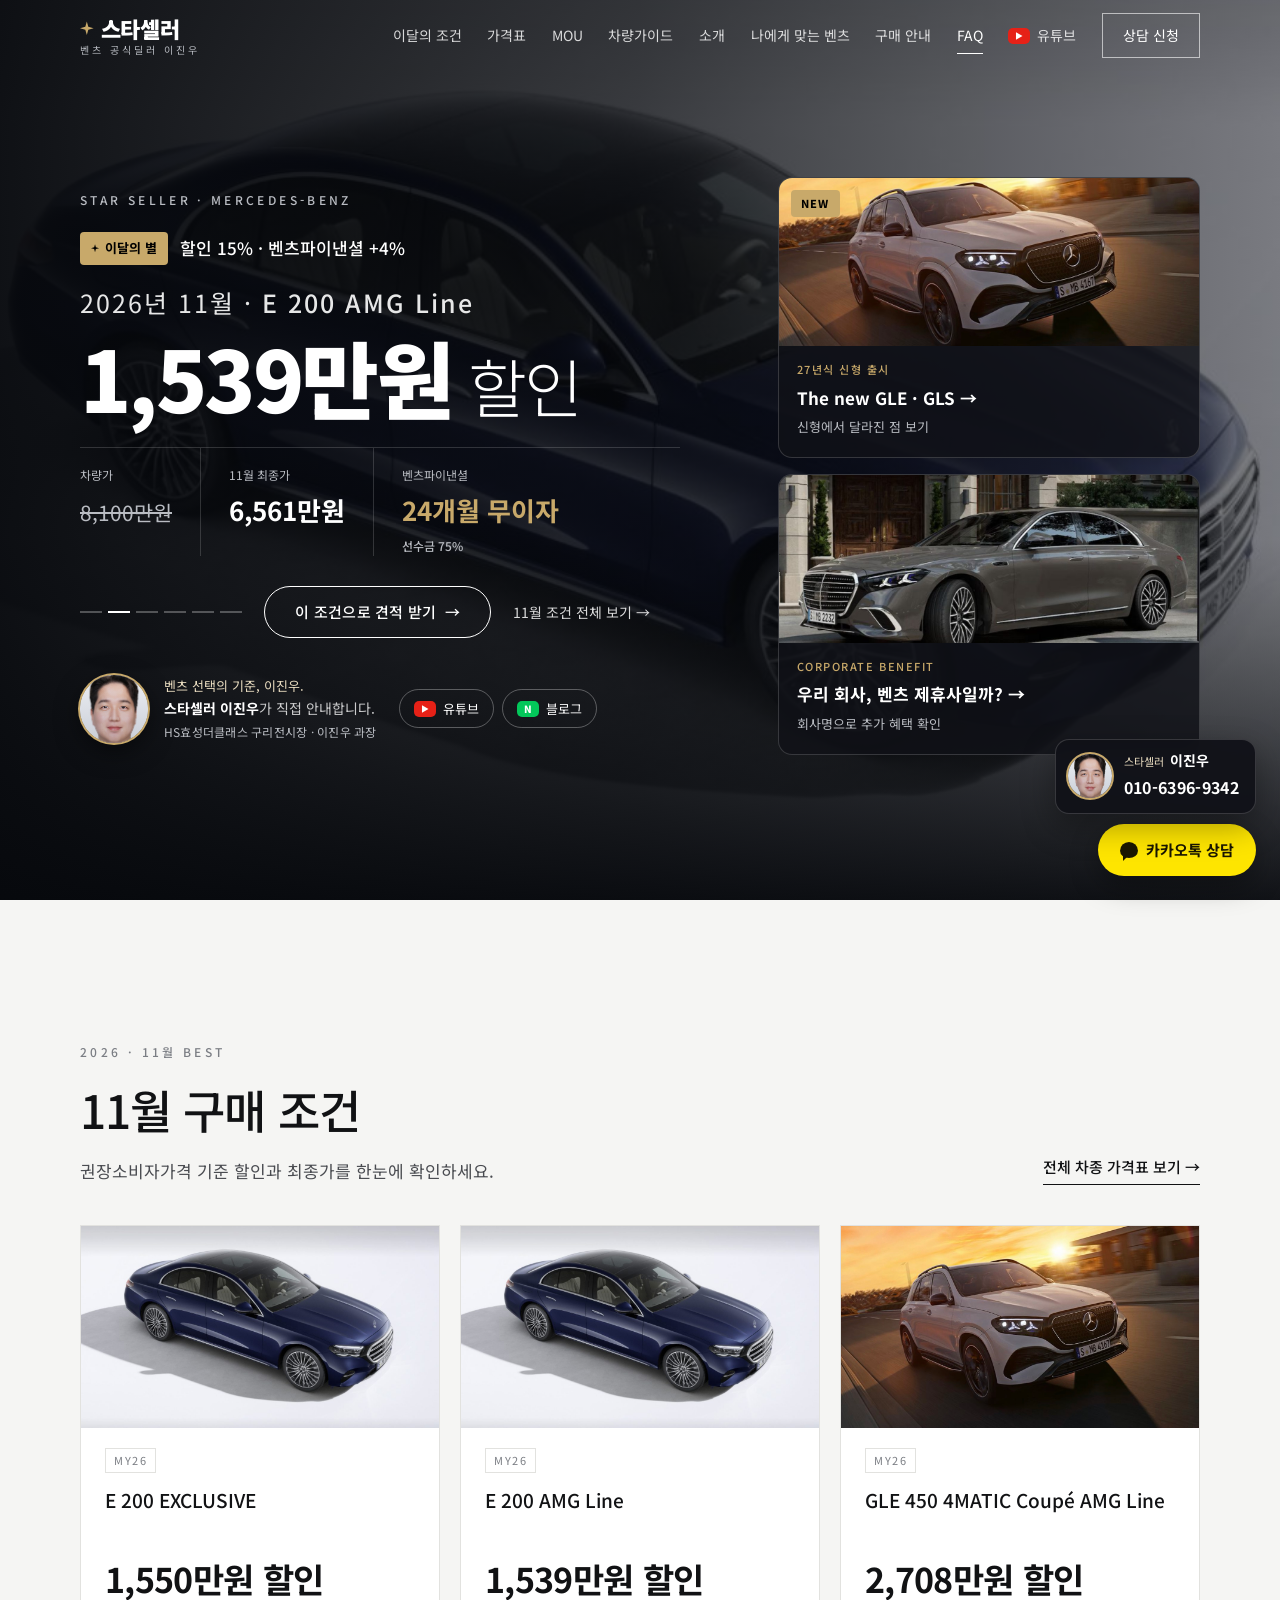
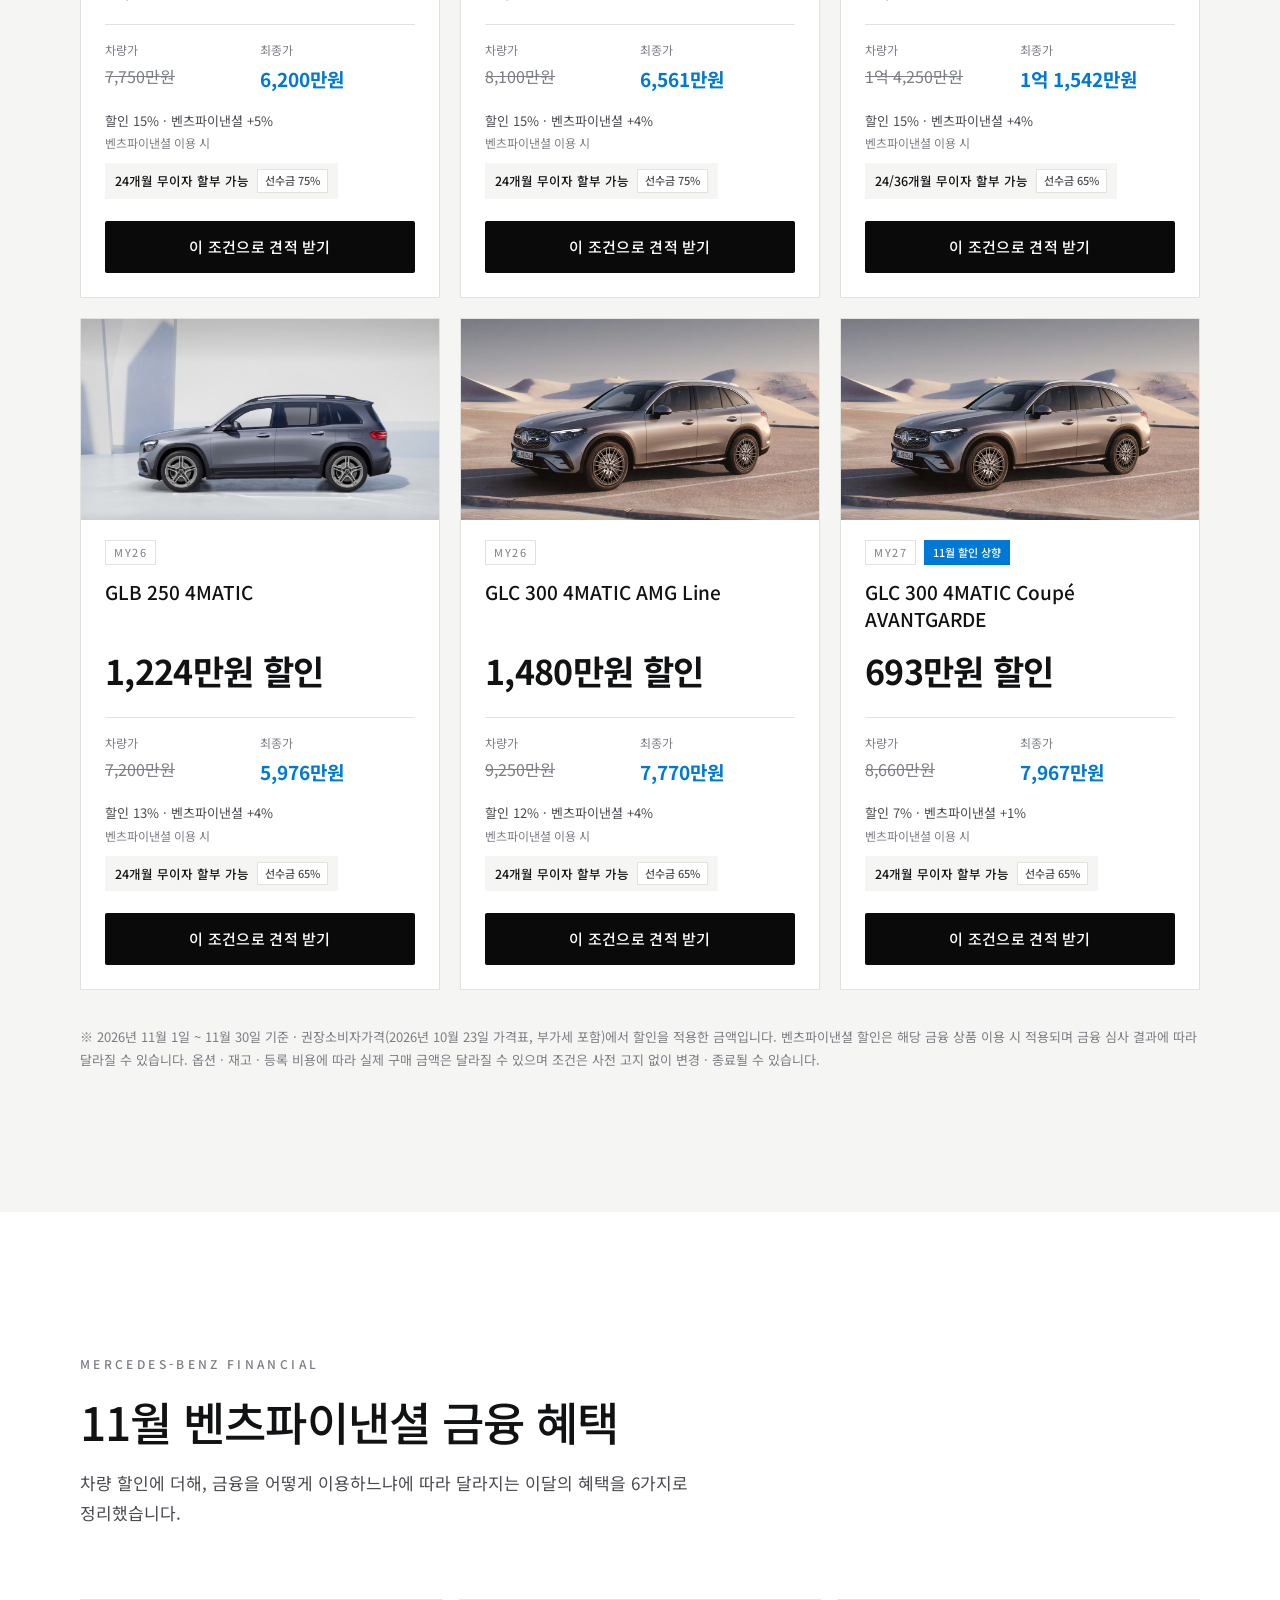
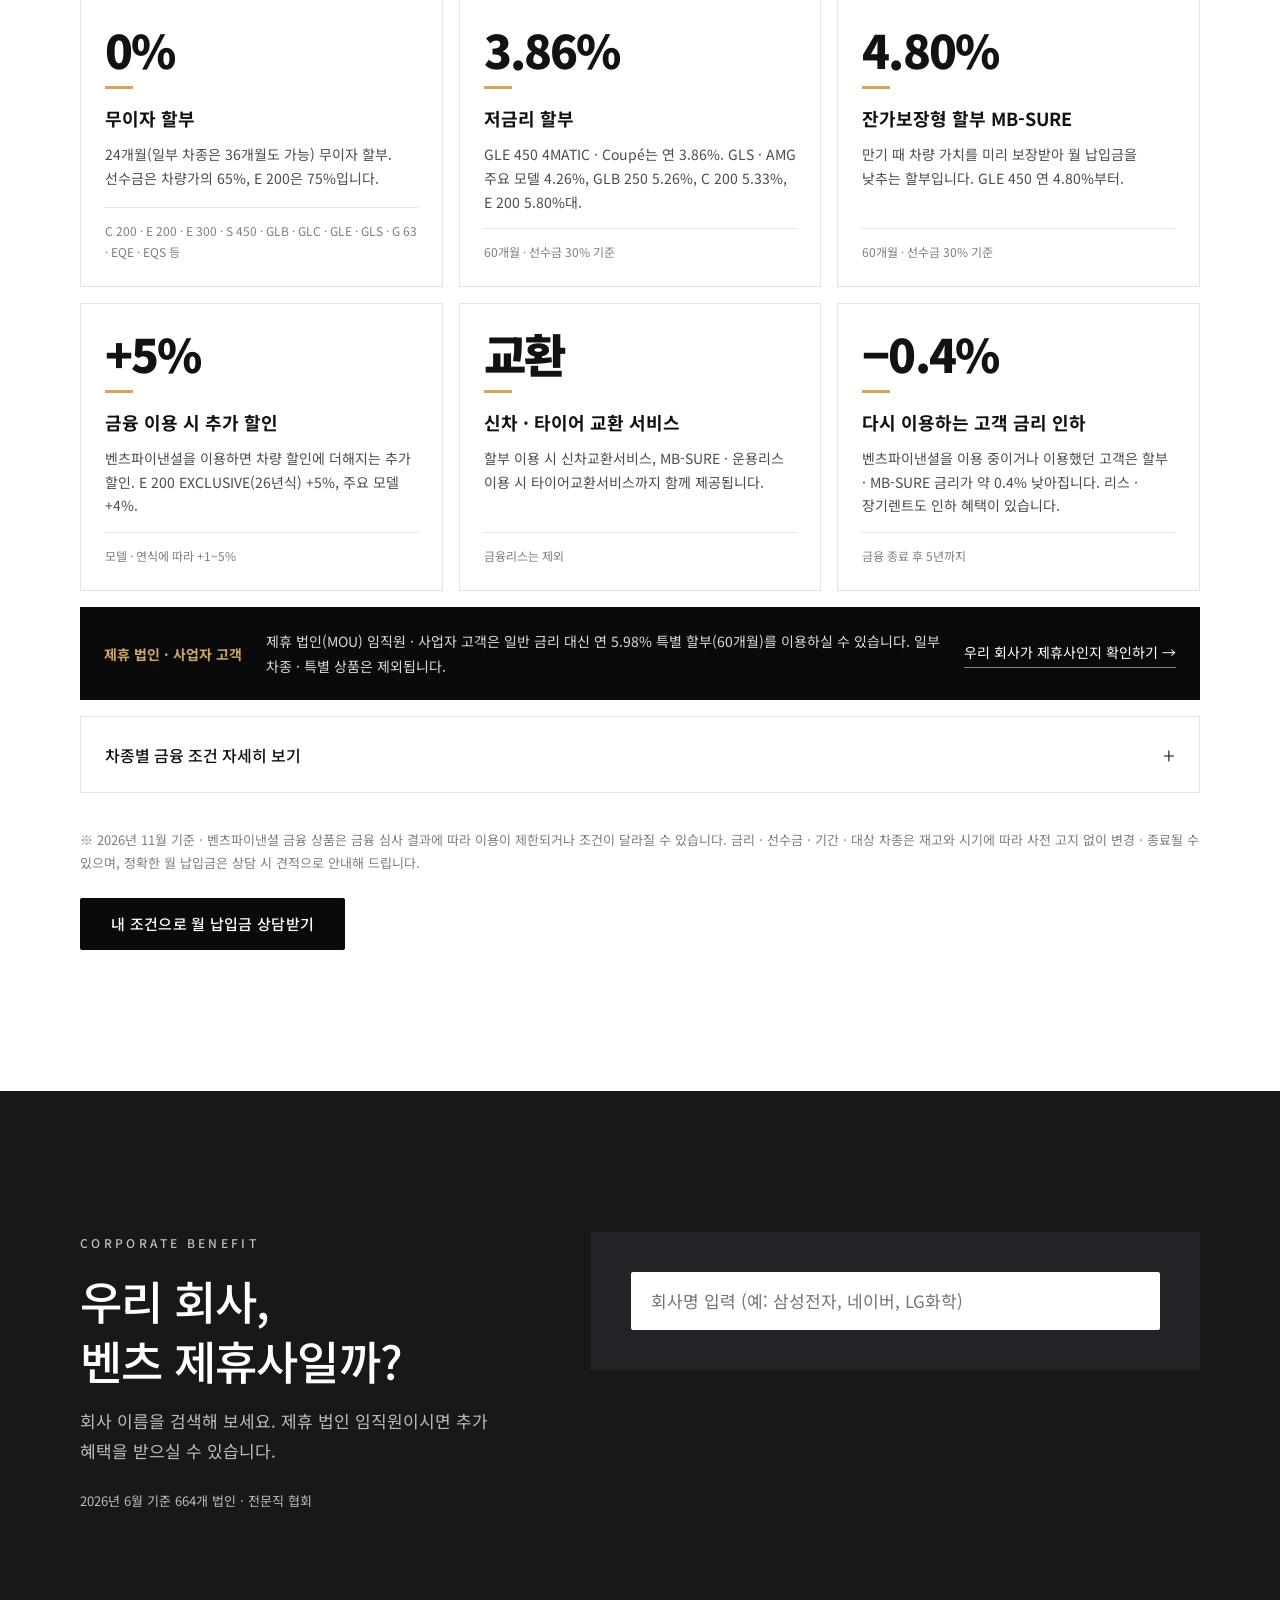
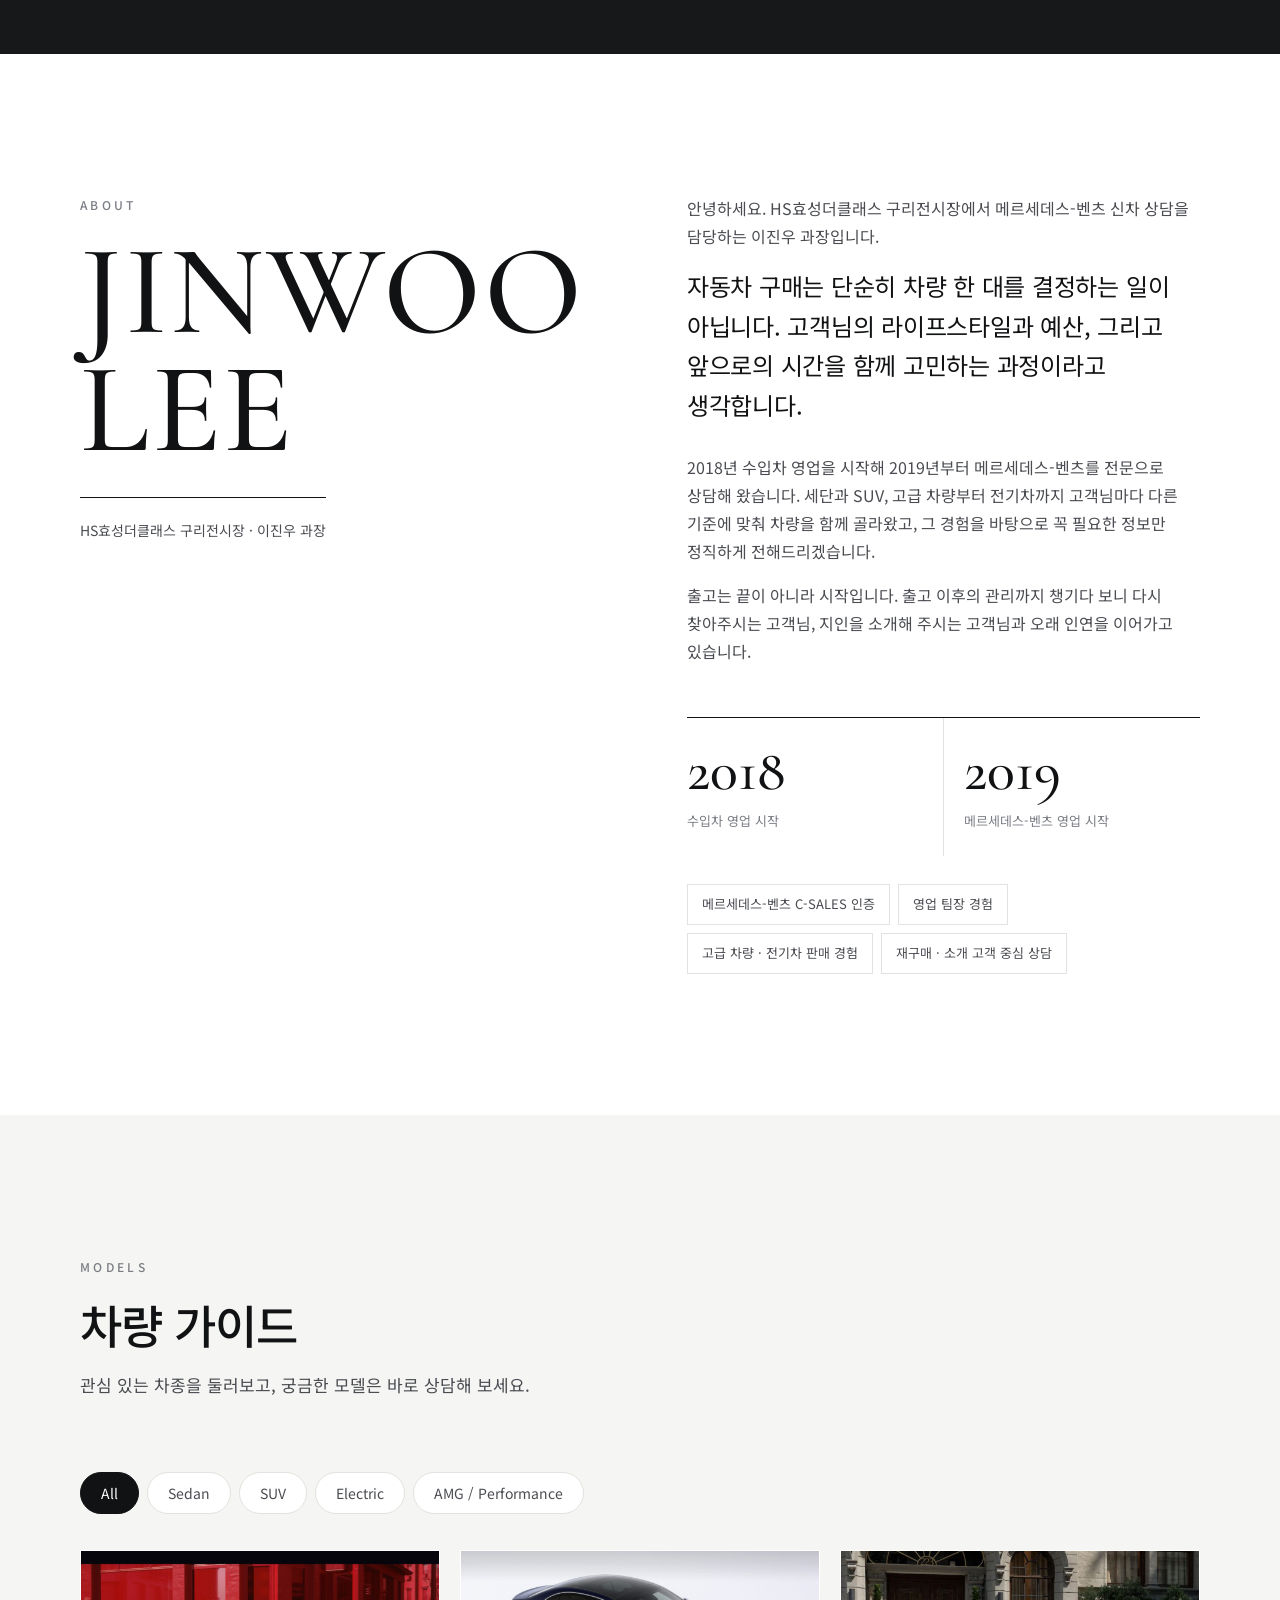
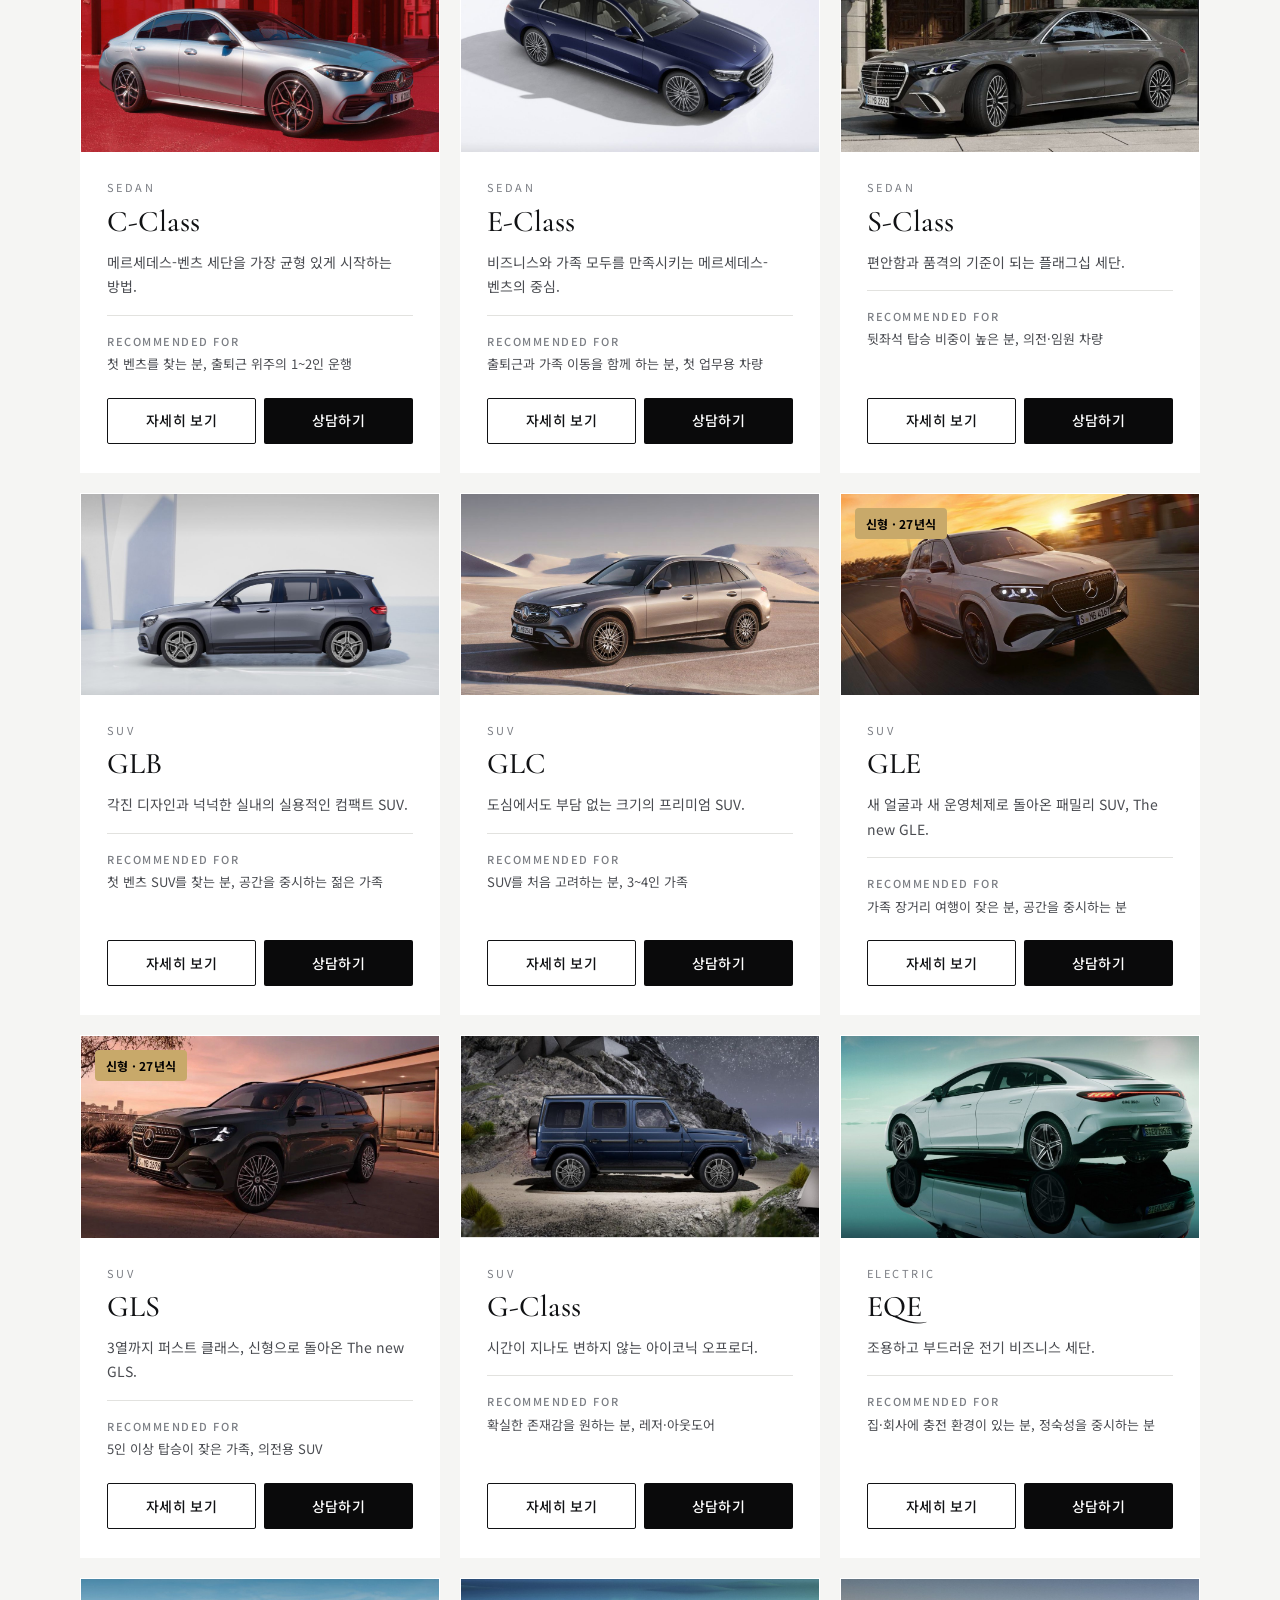
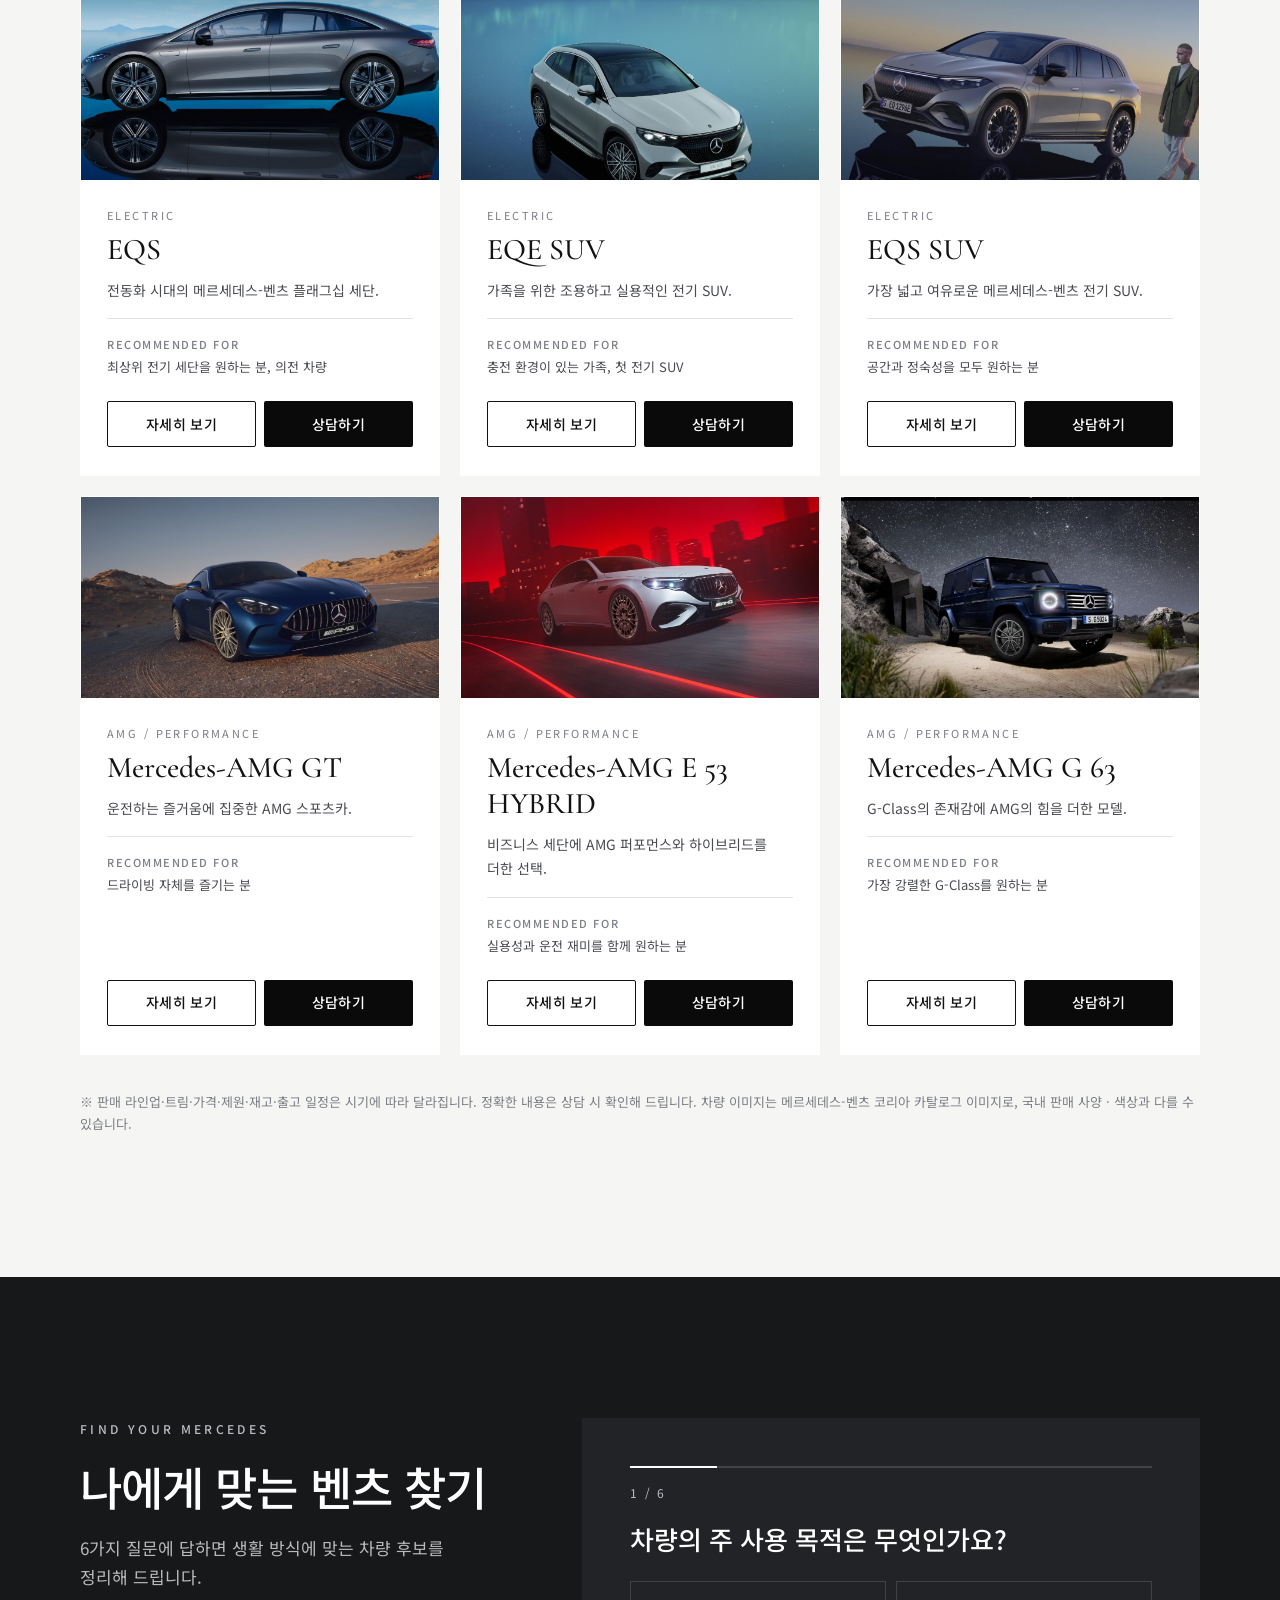
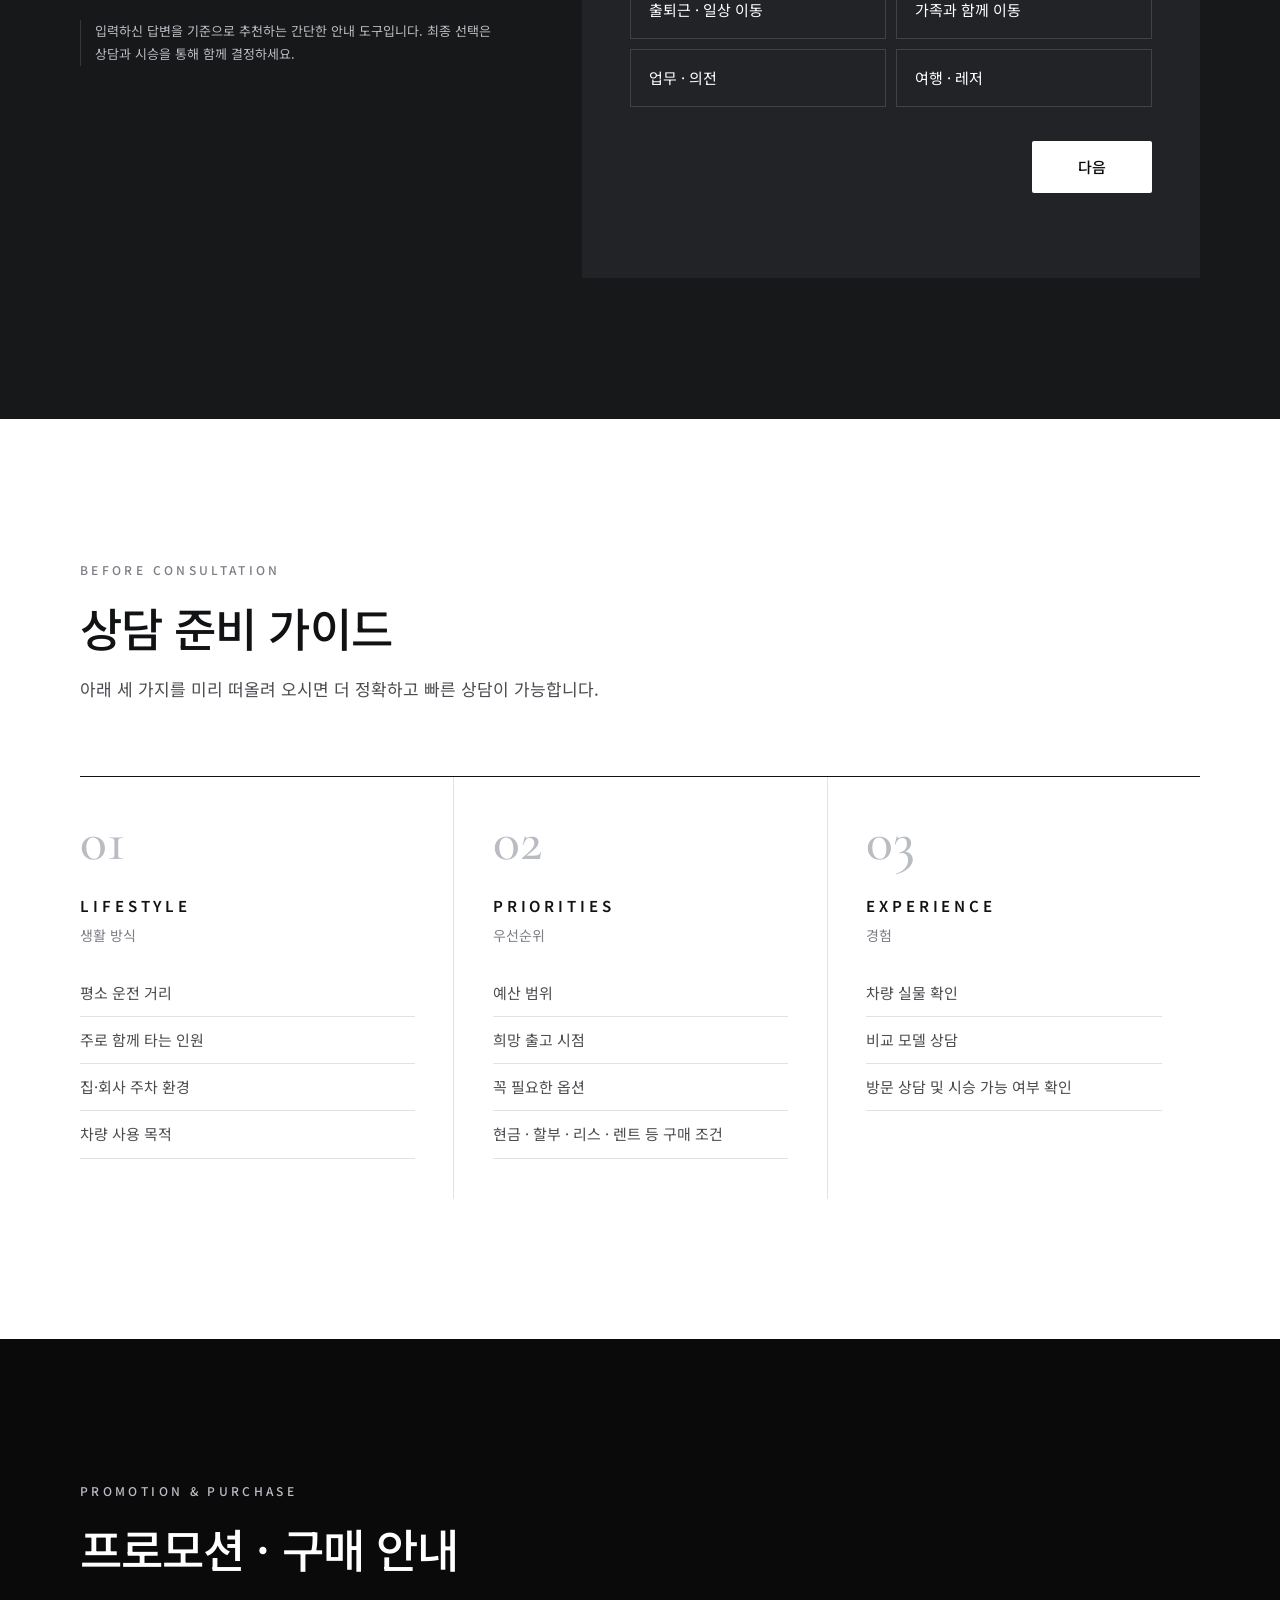
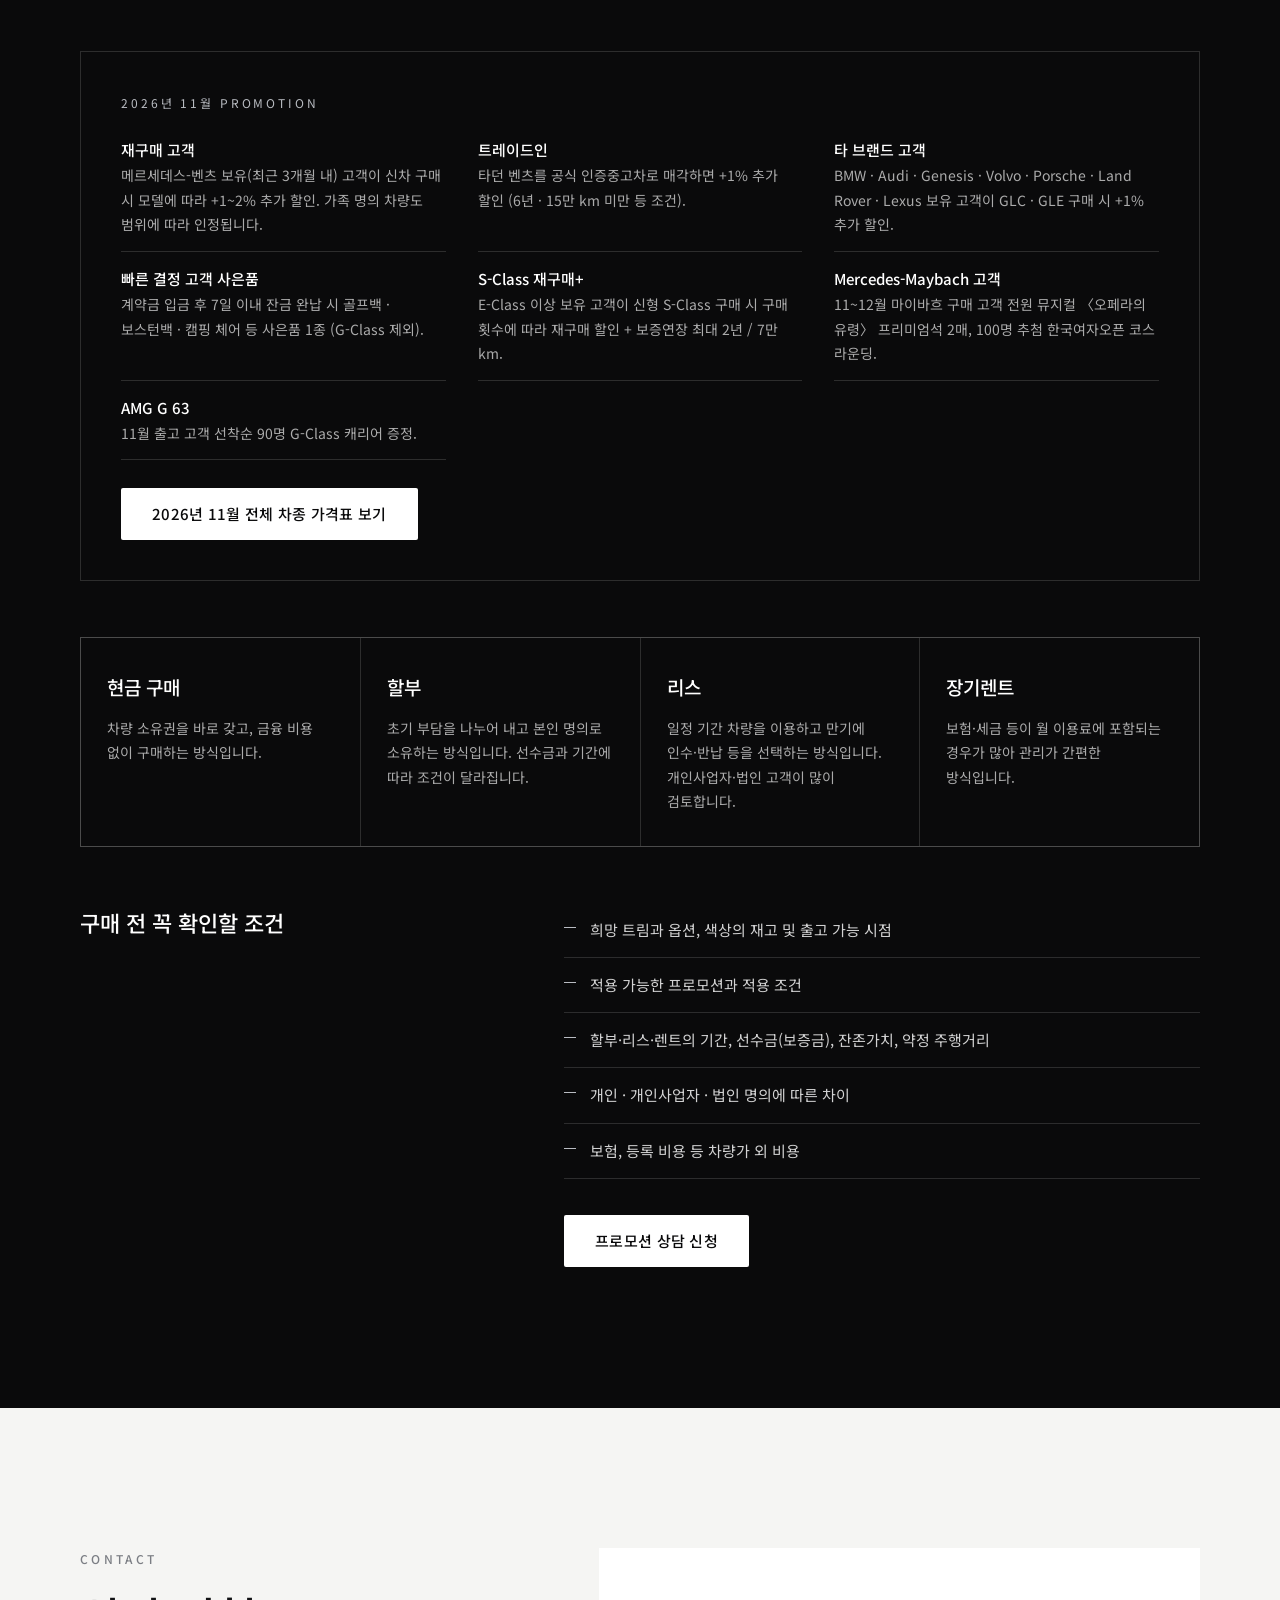
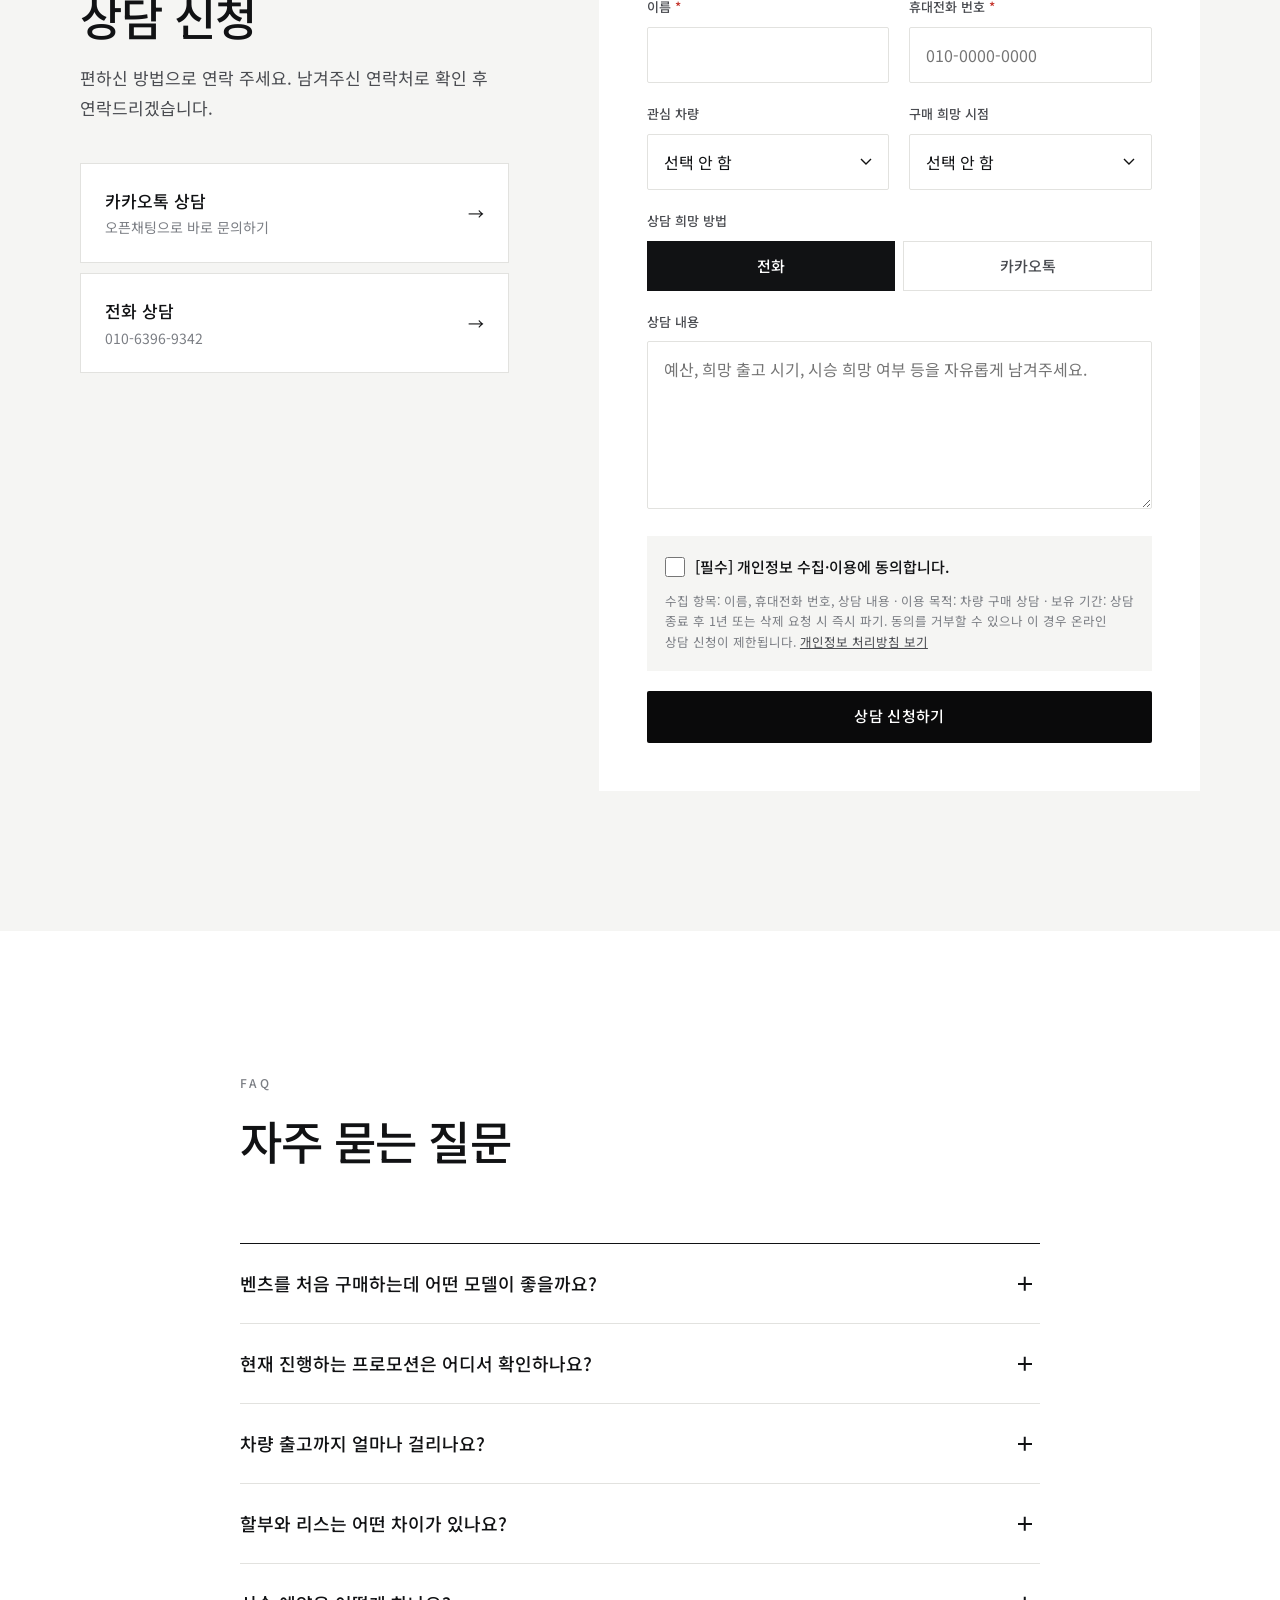
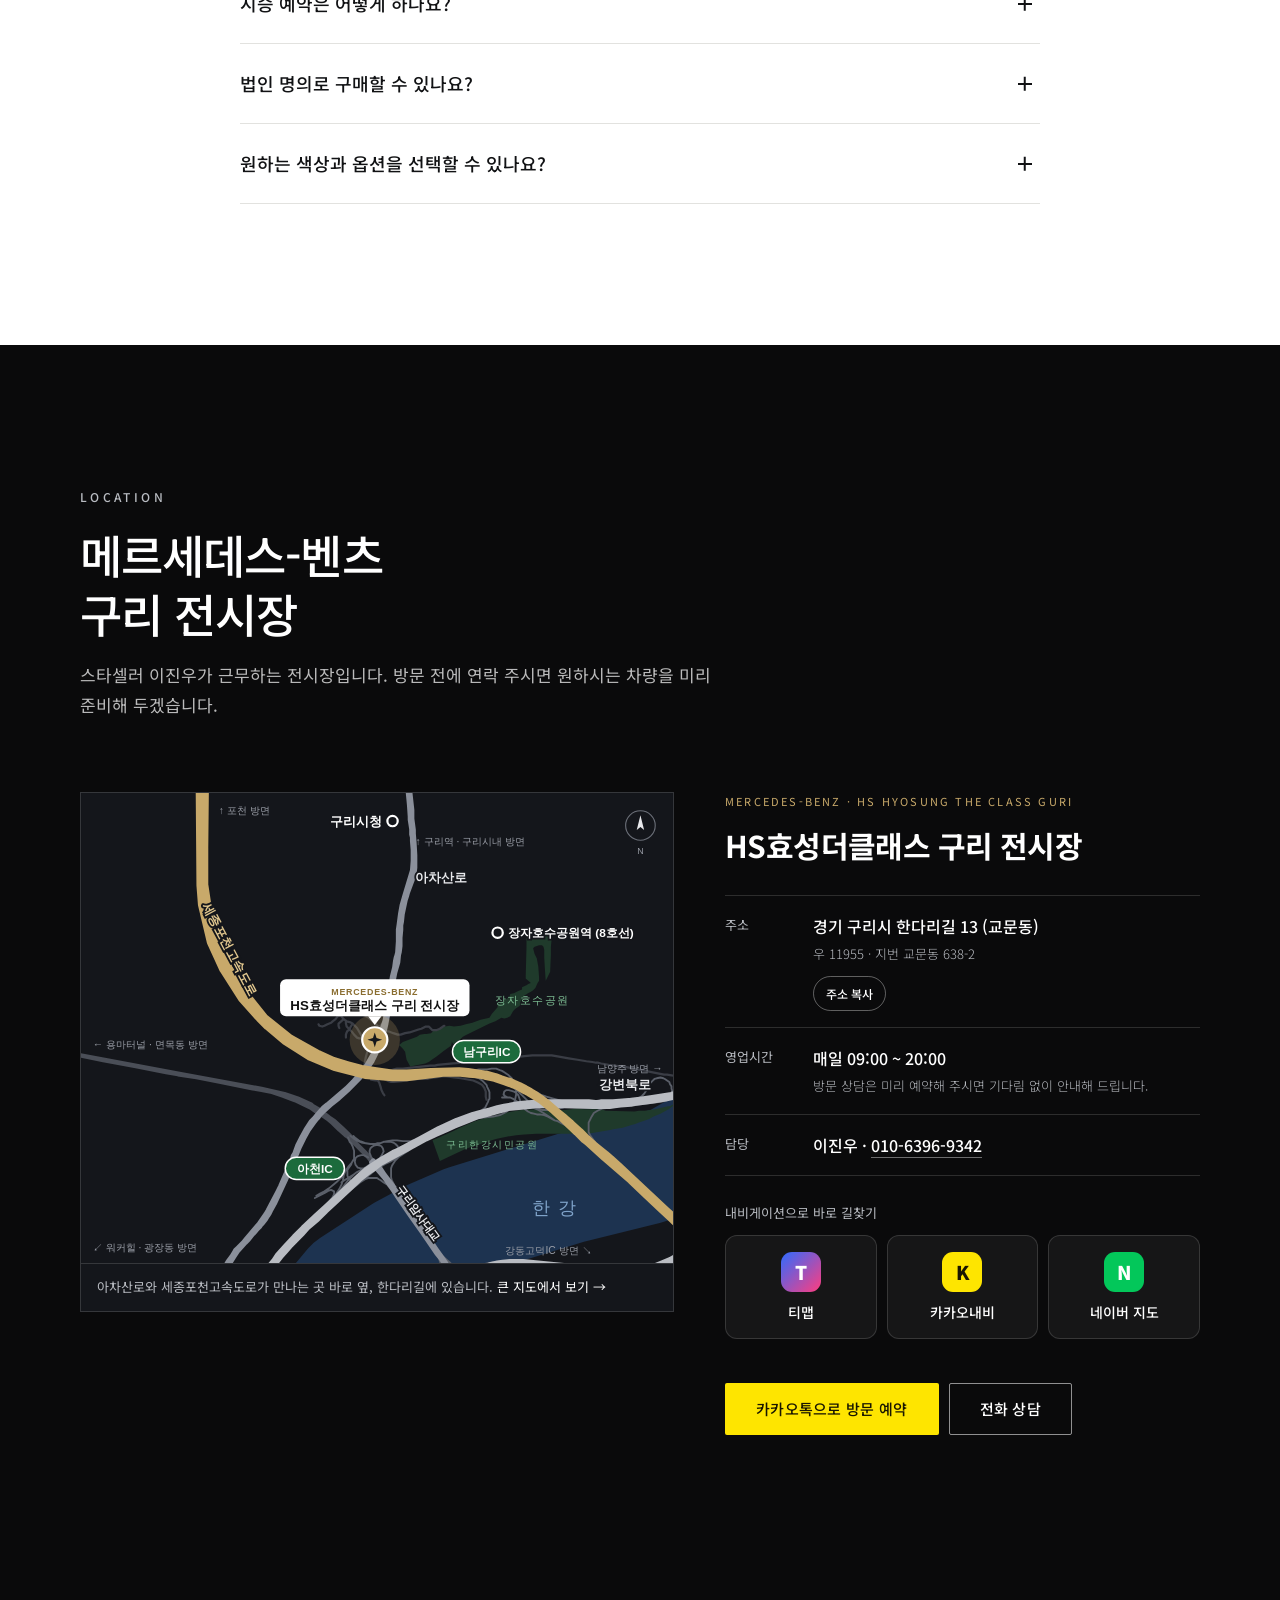
==== commit 50668413: "Improve homepage SEO and prioritize existing navigation links" ====
--- a/index.html
+++ b/index.html
@@ -12,8 +12,8 @@
     gtag('config', 'G-M9LG50KCFG');
   </script>
   <meta name="viewport" content="width=device-width, initial-scale=1, viewport-fit=cover">
-  <title>스타셀러 | 벤츠 공식딜러 이진우 과장</title>
-  <meta name="description" content="메르세데스-벤츠 세일즈 컨설턴트 이진우의 개인 상담 홈페이지. 차량 선택 가이드, 나에게 맞는 벤츠 찾기, 구매 조건 상담, 카카오톡·전화 상담 신청.">
+  <title>스타셀러 | 벤츠 구리전시장 이진우 과장</title>
+  <meta name="description" content="HS효성더클래스 구리전시장 이진우 과장의 벤츠 개인 상담 홈페이지. 신차 견적, 모델 비교, 구매 조건과 출고 상담을 안내합니다.">
   <meta name="keywords" content="벤츠, 메르세데스-벤츠, 벤츠 상담, 벤츠 견적, E-Class, S-Class, GLC, GLE, 벤츠 리스, 벤츠 장기렌트, 이진우">
   <meta name="theme-color" content="#0a0a0b">
   <link rel="canonical" href="https://starseller.kr/">
@@ -21,8 +21,8 @@
   <!-- Open Graph (SNS 공유) : 배포 주소가 바뀌면 아래 두 URL도 함께 바꾸세요 -->
   <meta property="og:type" content="website">
   <meta property="og:site_name" content="스타셀러">
-  <meta property="og:title" content="스타셀러 | 벤츠 공식딜러 이진우 과장">
-  <meta property="og:description" content="벤츠 선택의 기준, 이진우. 스타셀러 이진우가 차량 선택부터 출고까지 직접 안내합니다.">
+  <meta property="og:title" content="스타셀러 STAR SELLER | 벤츠 구리전시장 이진우 과장 | 신차 프로모션 상담">
+  <meta property="og:description" content="HS효성더클래스 구리전시장 이진우 과장의 벤츠 개인 상담 홈페이지. 신차 견적, 모델 비교, 구매 조건과 출고 상담을 안내합니다.">
   <meta property="og:url" content="https://starseller.kr/">
   <meta property="og:image" content="https://starseller.kr/assets/og-image.png?v=20261117">
   <meta property="og:image:width" content="1200">
@@ -52,8 +52,8 @@
     <nav class="nav" id="nav" aria-label="주요 메뉴">
       <a href="#deals">이달의 조건</a>
       <a href="price.html">가격표</a>
-      <a href="#about">소개</a>
-      <a href="#models">차량 가이드</a>
+      <a href="#mou">MOU</a>
+      <a href="#models">차량가이드</a>       <a href="#about">소개</a>
       <a href="#finder">나에게 맞는 벤츠</a>
       <a href="#purchase">구매 안내</a>
       <a href="#faq">FAQ</a>
@@ -73,7 +73,7 @@
   <div class="hero__bg" aria-hidden="true"><i id="hbA"></i><i id="hbB"></i></div>
   <div class="container hero__inner hd">
     <div class="hd__main">
-      <h1 class="sr-only">스타셀러 이진우 · 메르세데스-벤츠 이달의 구매 조건</h1>
+      <h1 class="sr-only">벤츠 이진우 과장 | 스타셀러 개인 상담 및 이달의 구매 조건</h1>
       <p class="eyebrow eyebrow--light">STAR SELLER · MERCEDES-BENZ</p>
 
       <div class="hd__swap" id="hdSwap">
@@ -194,7 +194,7 @@
       </figure>
     </div>
     <div class="about__body reveal">
-      <p class="lead">자동차 구매는 단순히 차량 한 대를 결정하는 일이 아닙니다. 고객님의 라이프스타일과 예산, 그리고 앞으로의 시간을 함께 고민하는 과정이라고 생각합니다.</p>
+      <p>안녕하세요. HS효성더클래스 구리전시장에서 메르세데스-벤츠 신차 상담을 담당하는 이진우 과장입니다.</p> <p class="lead">자동차 구매는 단순히 차량 한 대를 결정하는 일이 아닙니다. 고객님의 라이프스타일과 예산, 그리고 앞으로의 시간을 함께 고민하는 과정이라고 생각합니다.</p>
       <p>2018년 수입차 영업을 시작해 2019년부터 메르세데스-벤츠를 전문으로 상담해 왔습니다. 세단과 SUV, 고급 차량부터 전기차까지 고객님마다 다른 기준에 맞춰 차량을 함께 골라왔고, 그 경험을 바탕으로 꼭 필요한 정보만 정직하게 전해드리겠습니다.</p>
       <p>출고는 끝이 아니라 시작입니다. 출고 이후의 관리까지 챙기다 보니 다시 찾아주시는 고객님, 지인을 소개해 주시는 고객님과 오래 인연을 이어가고 있습니다.</p>
 
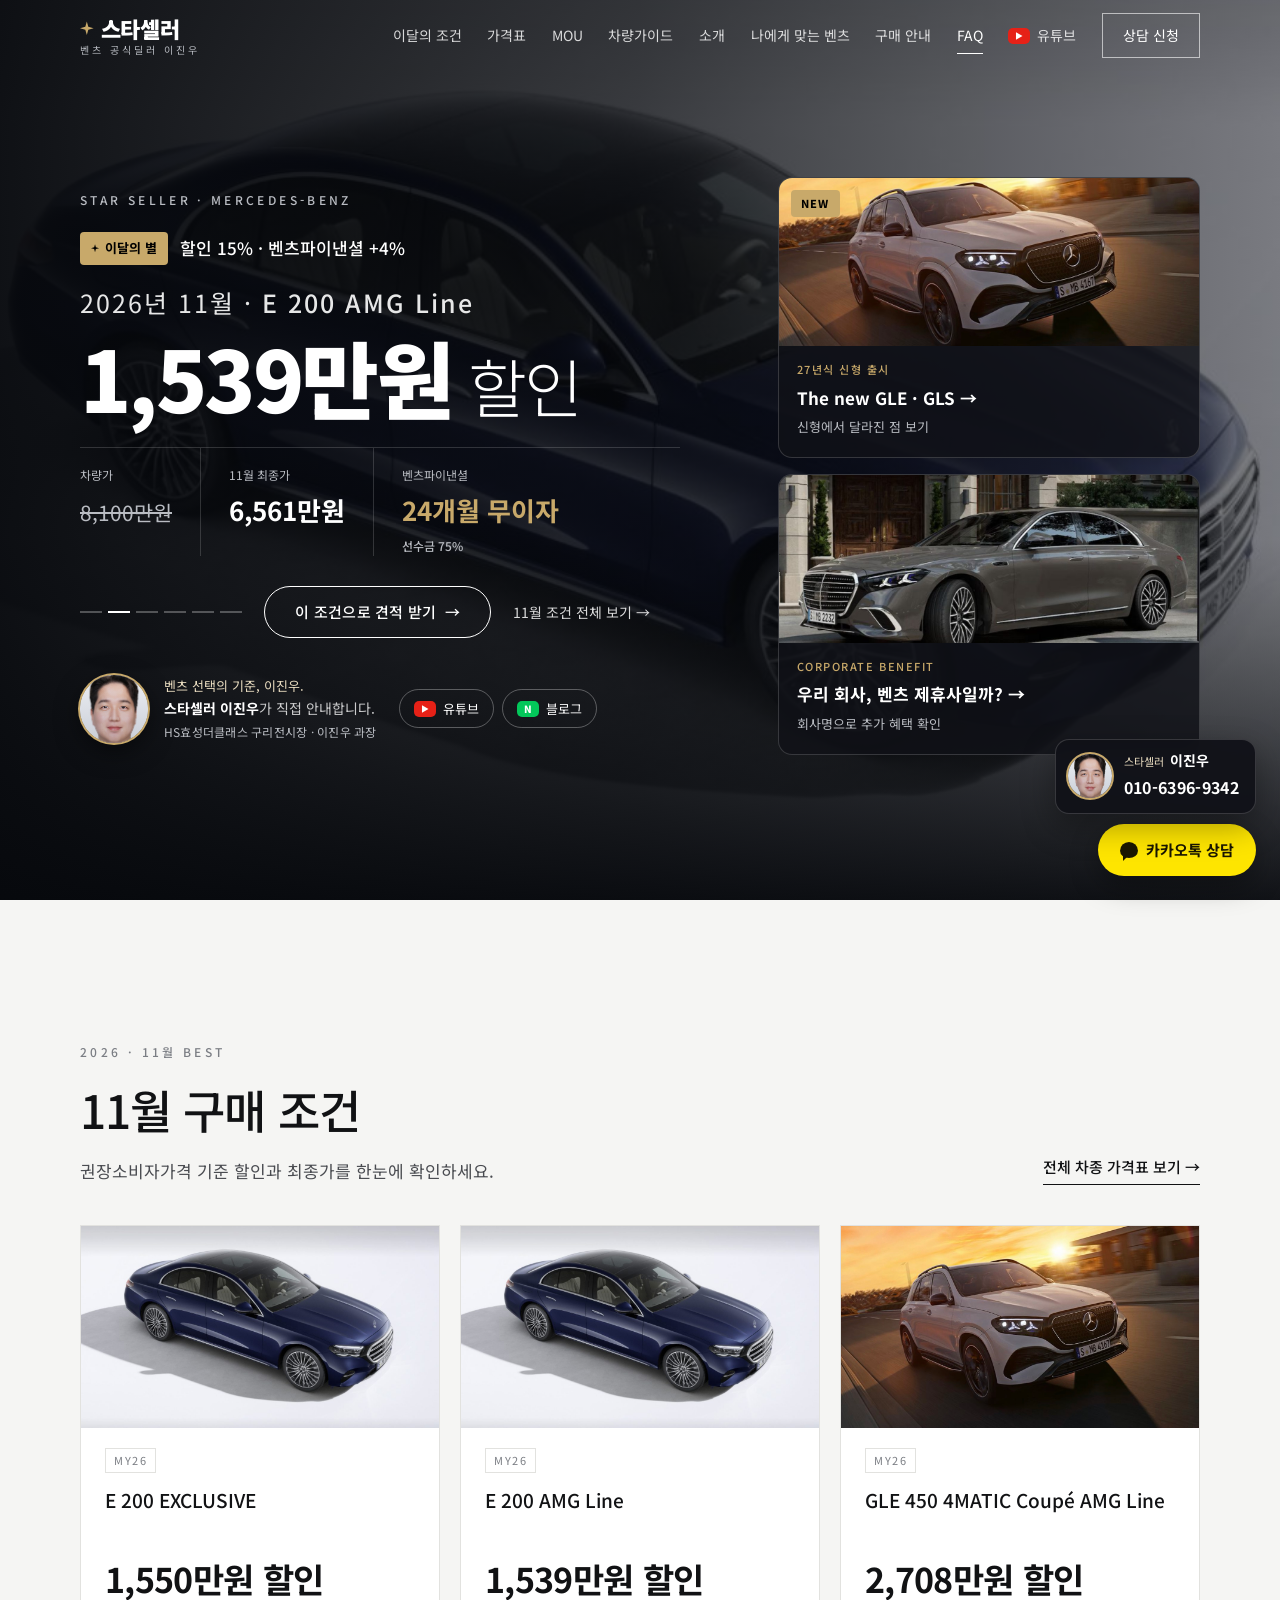
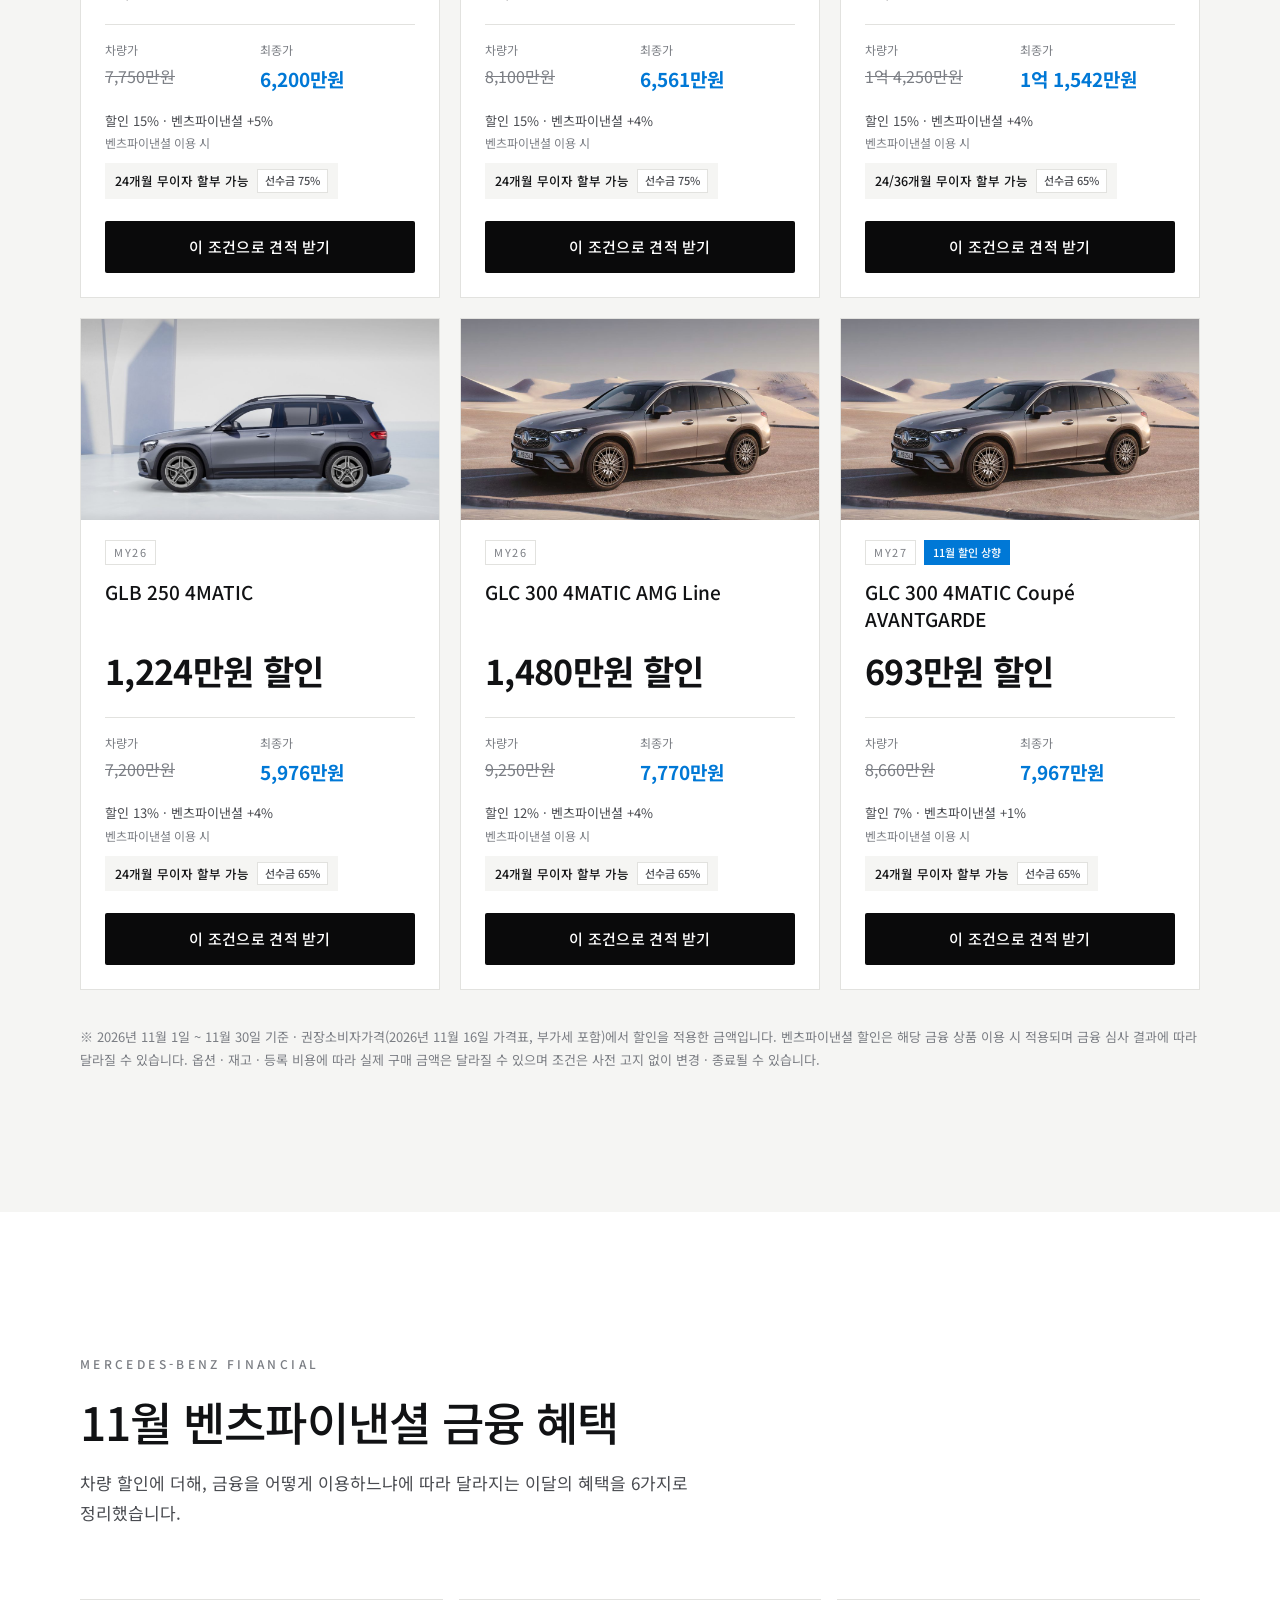
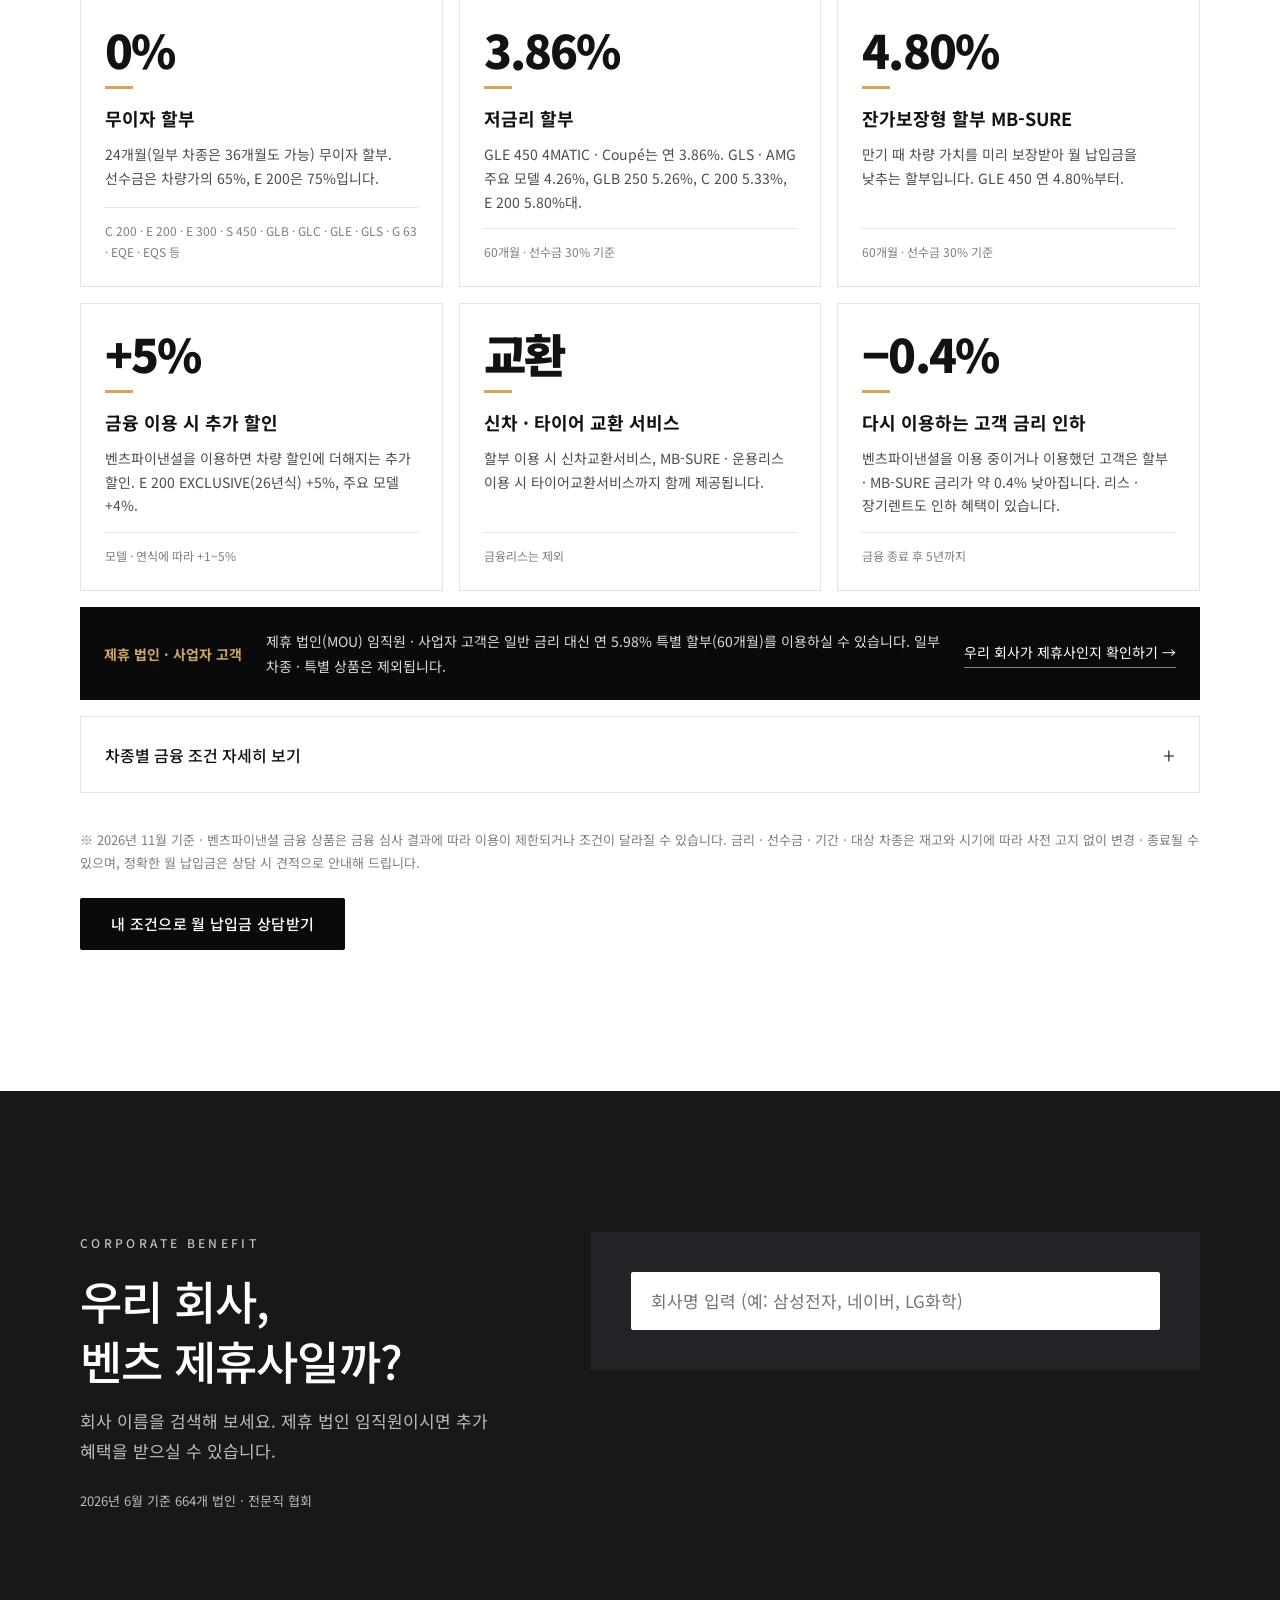
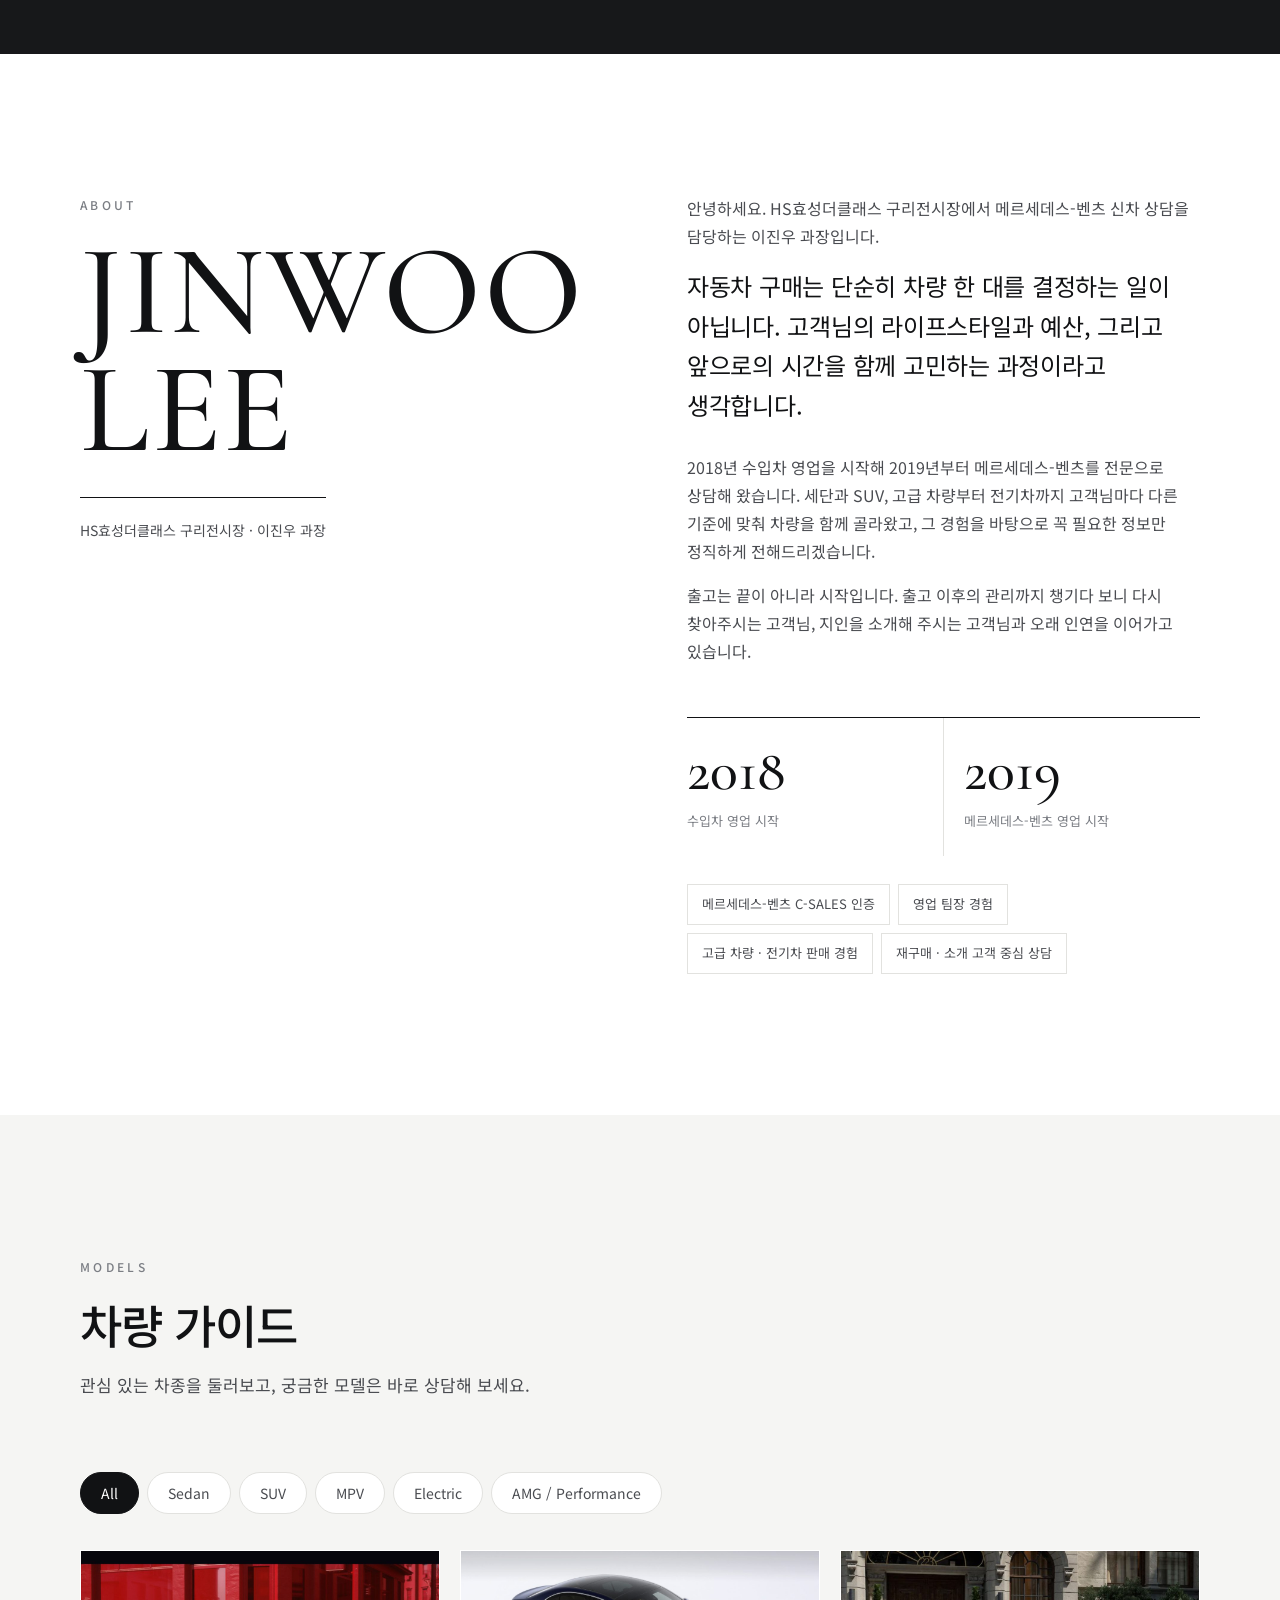
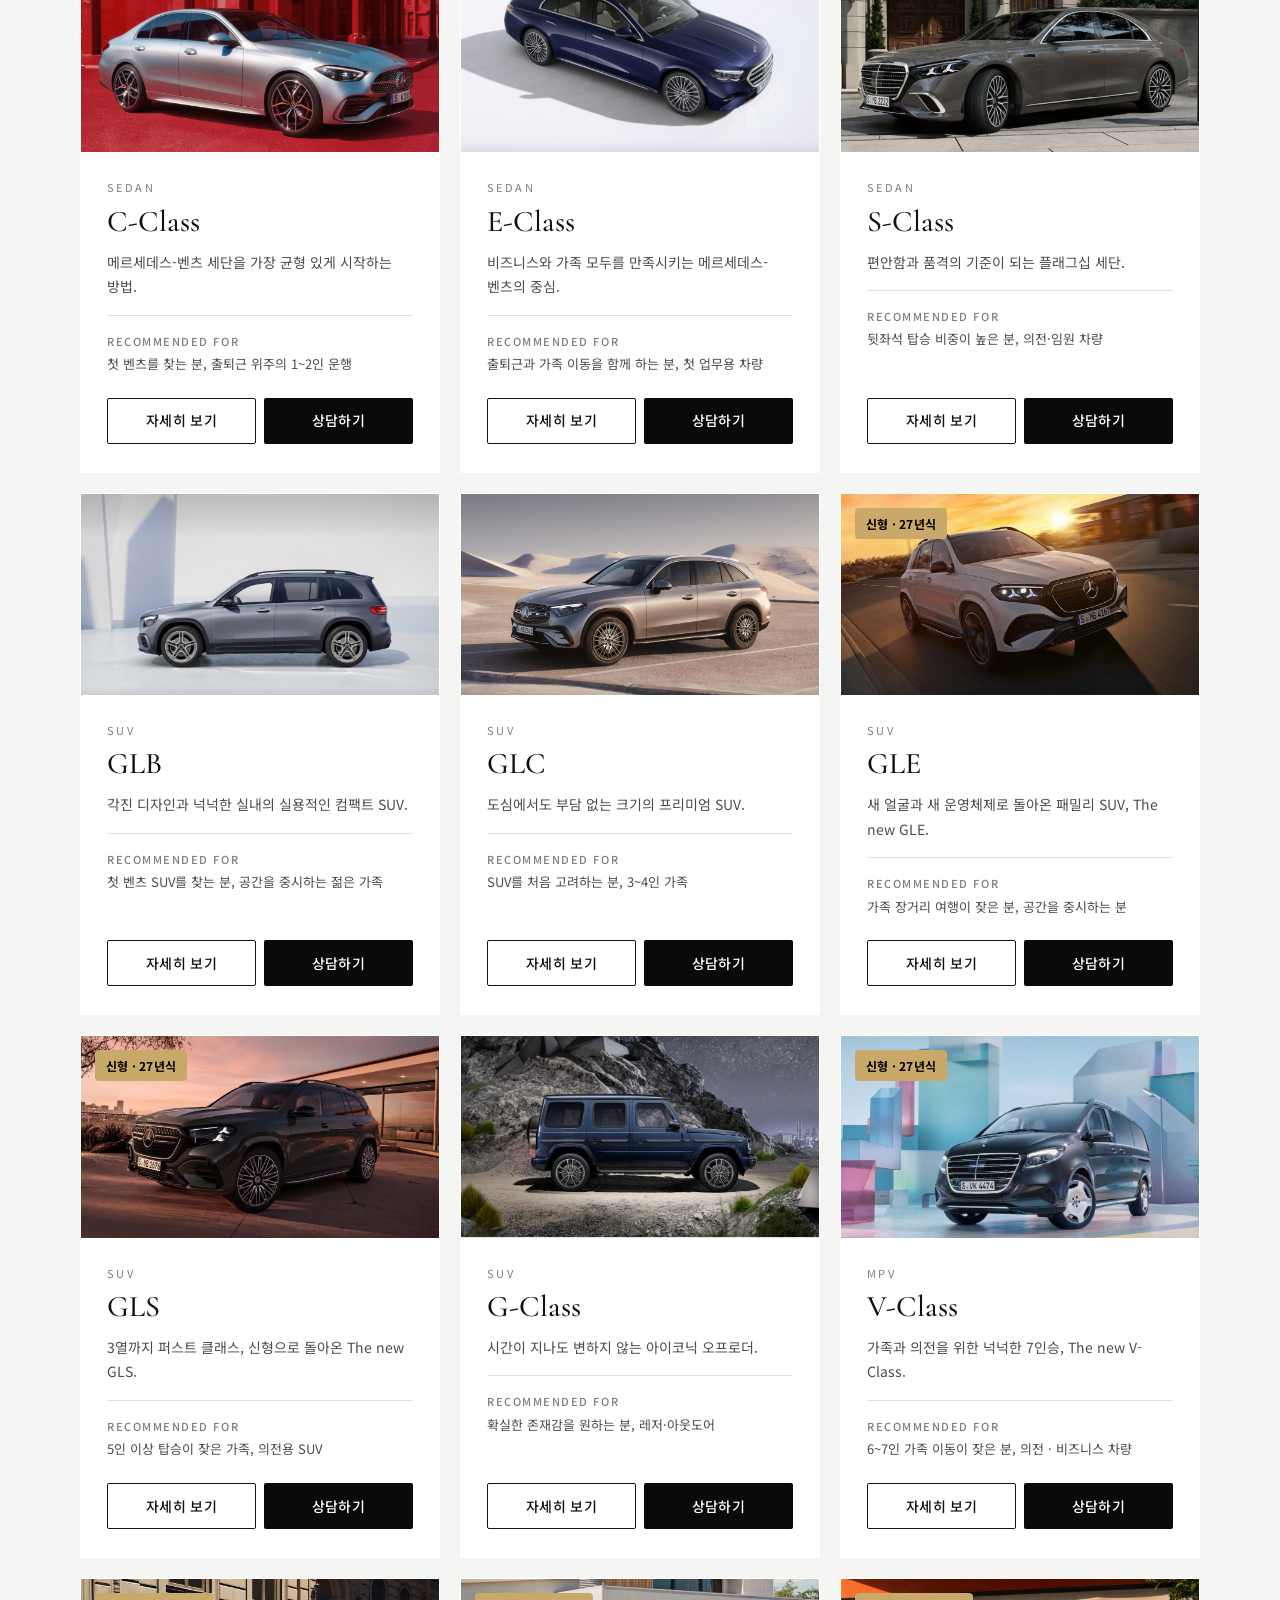
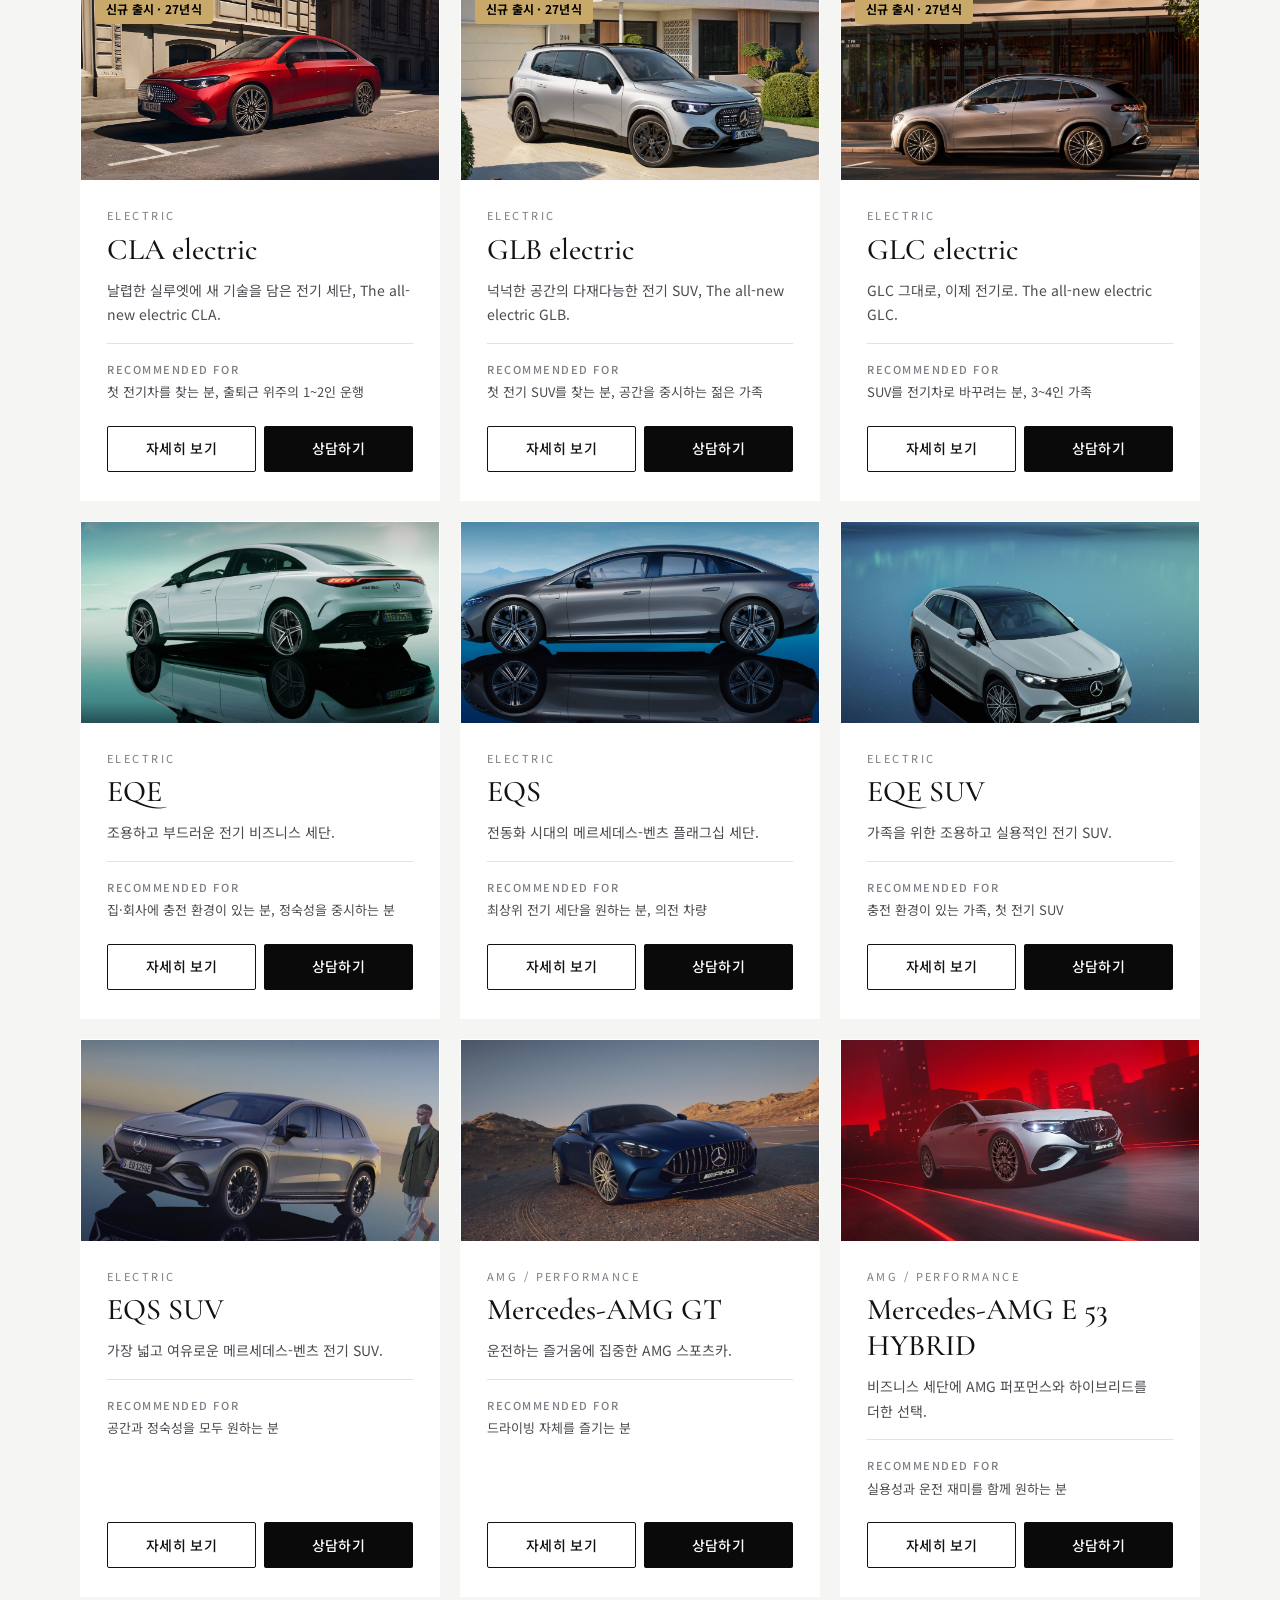
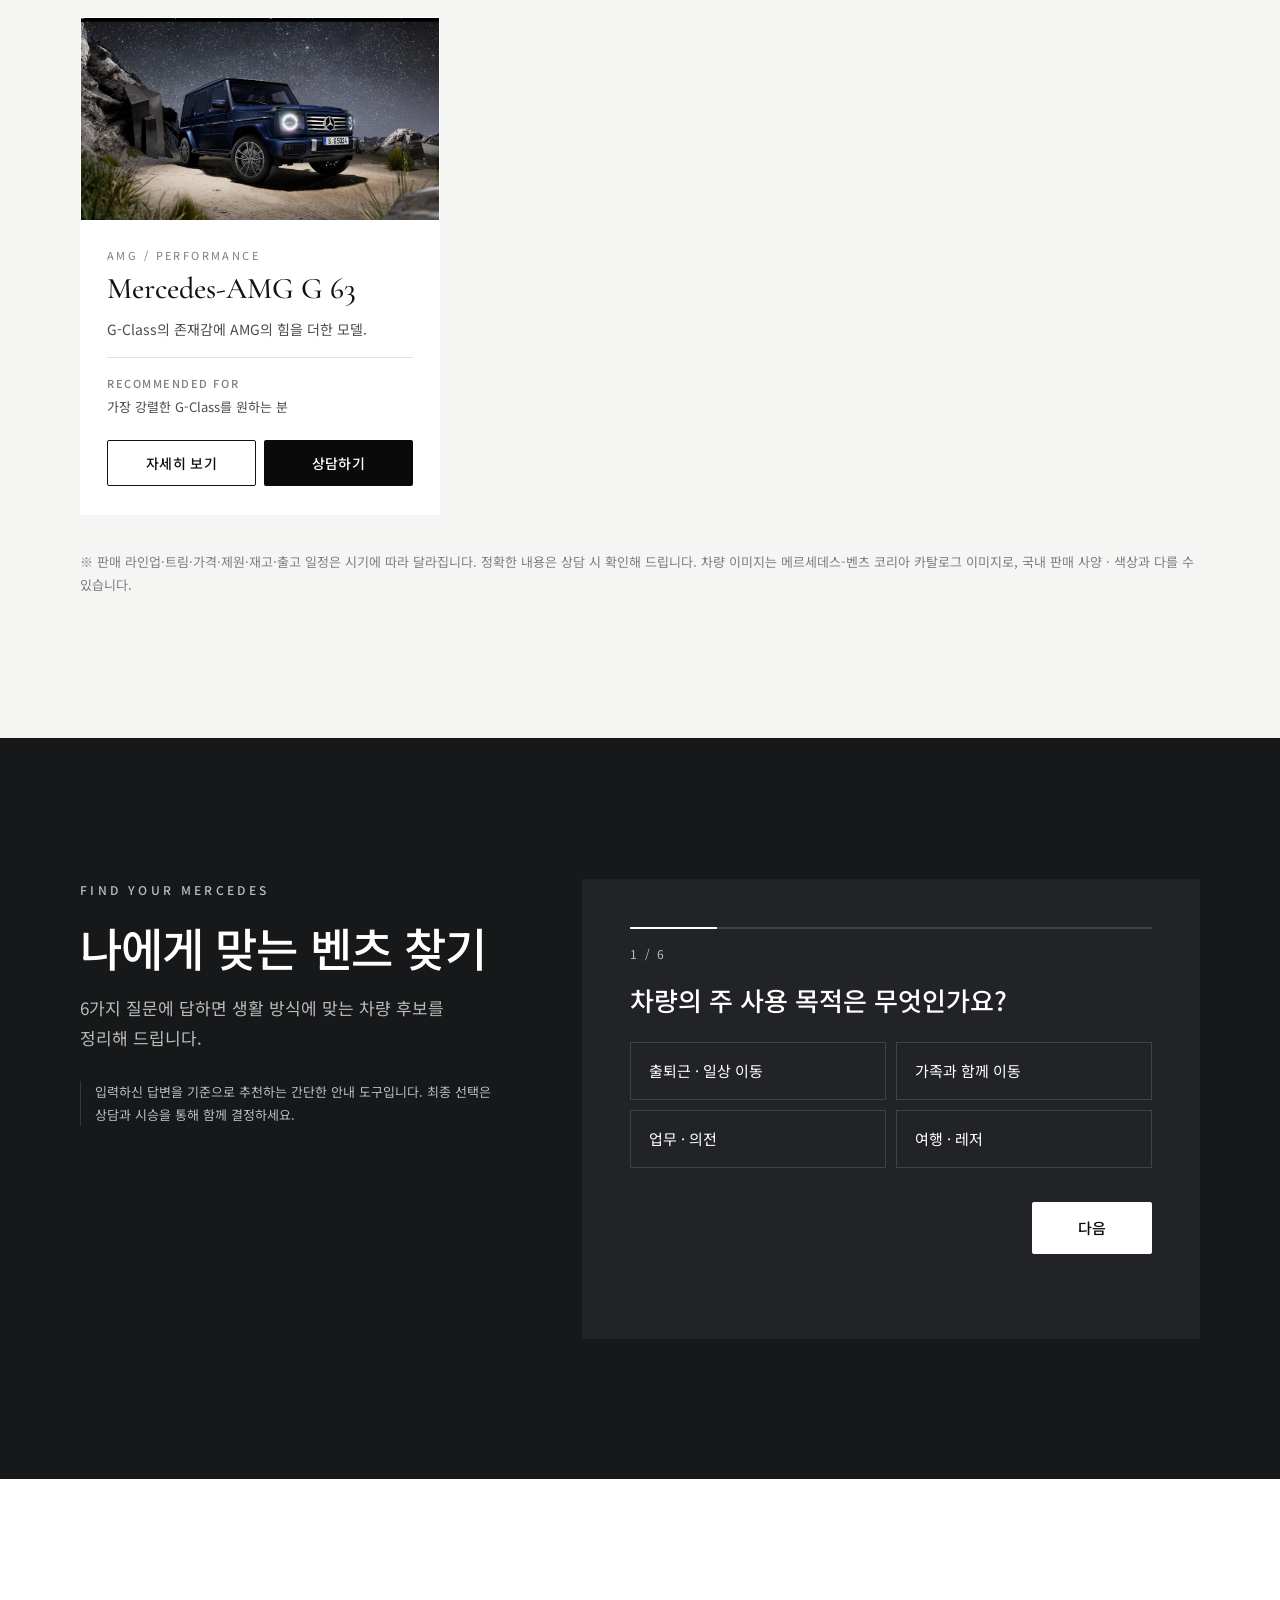
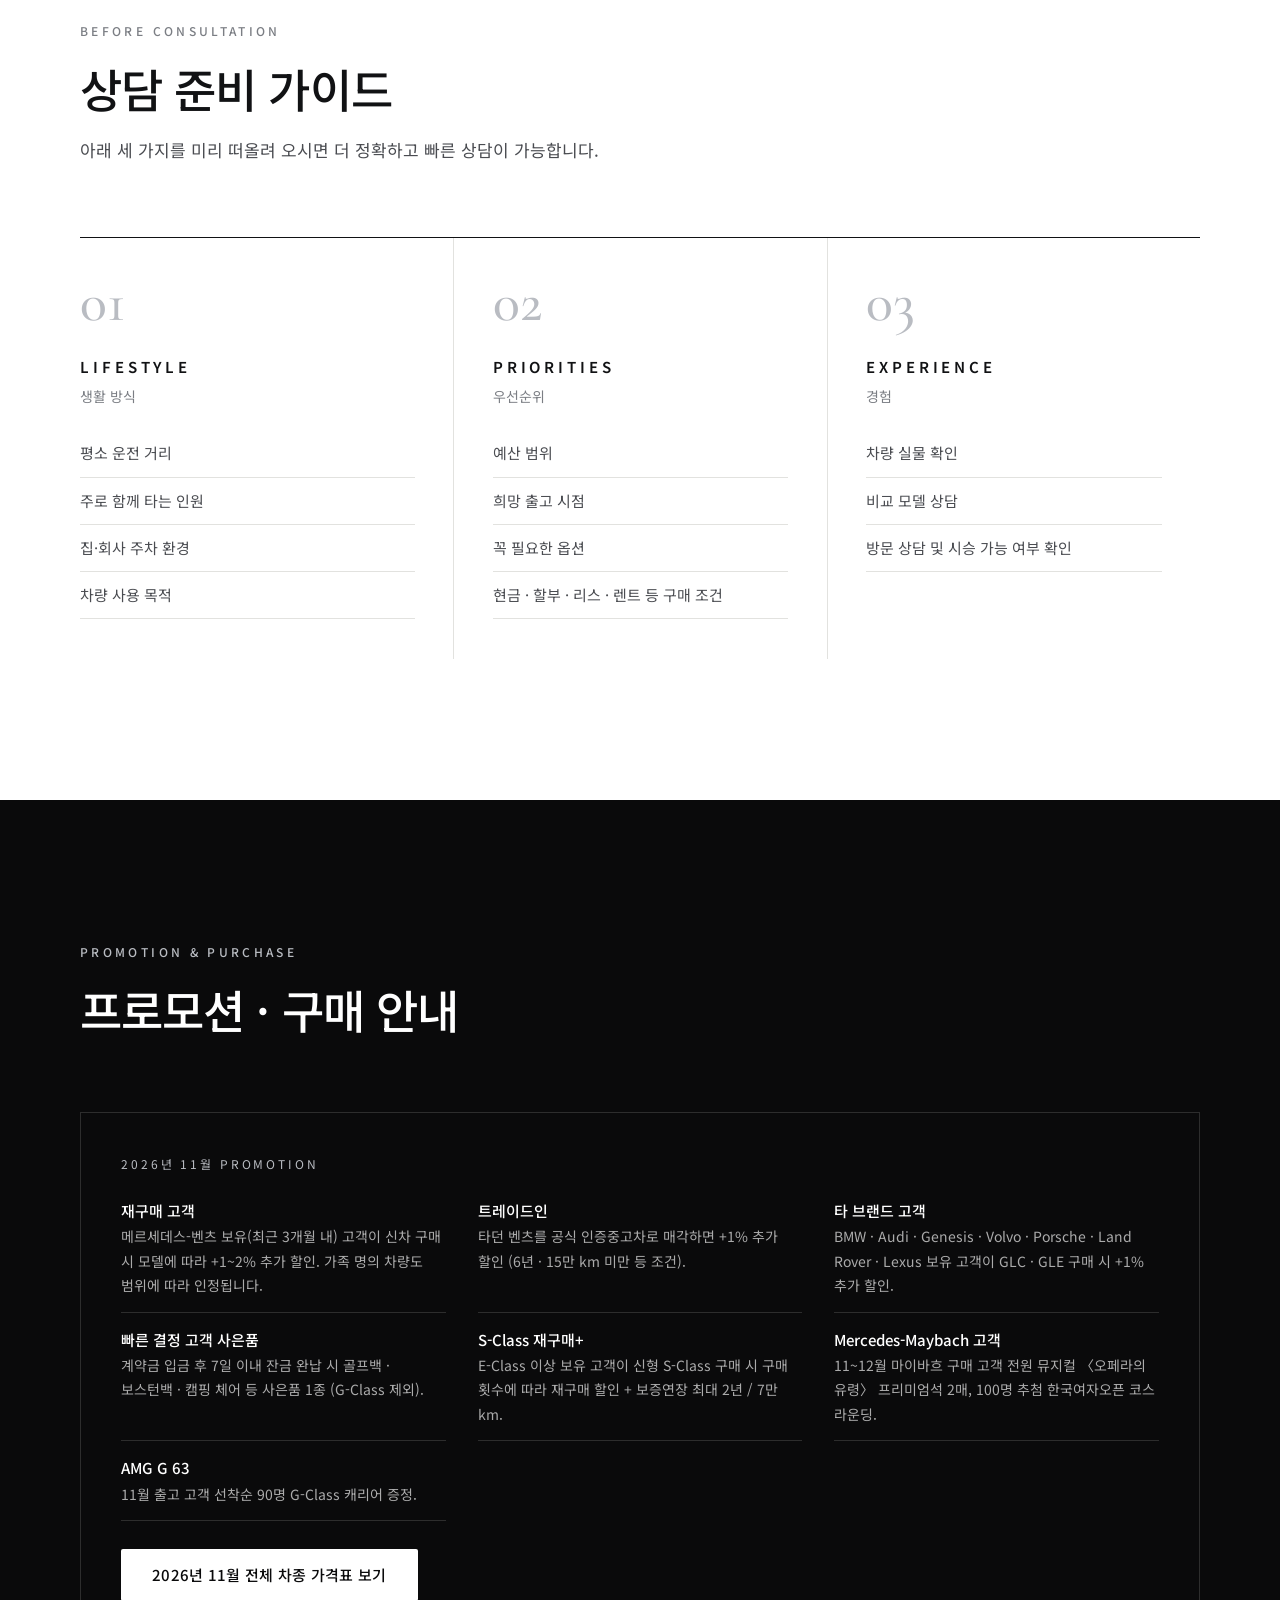
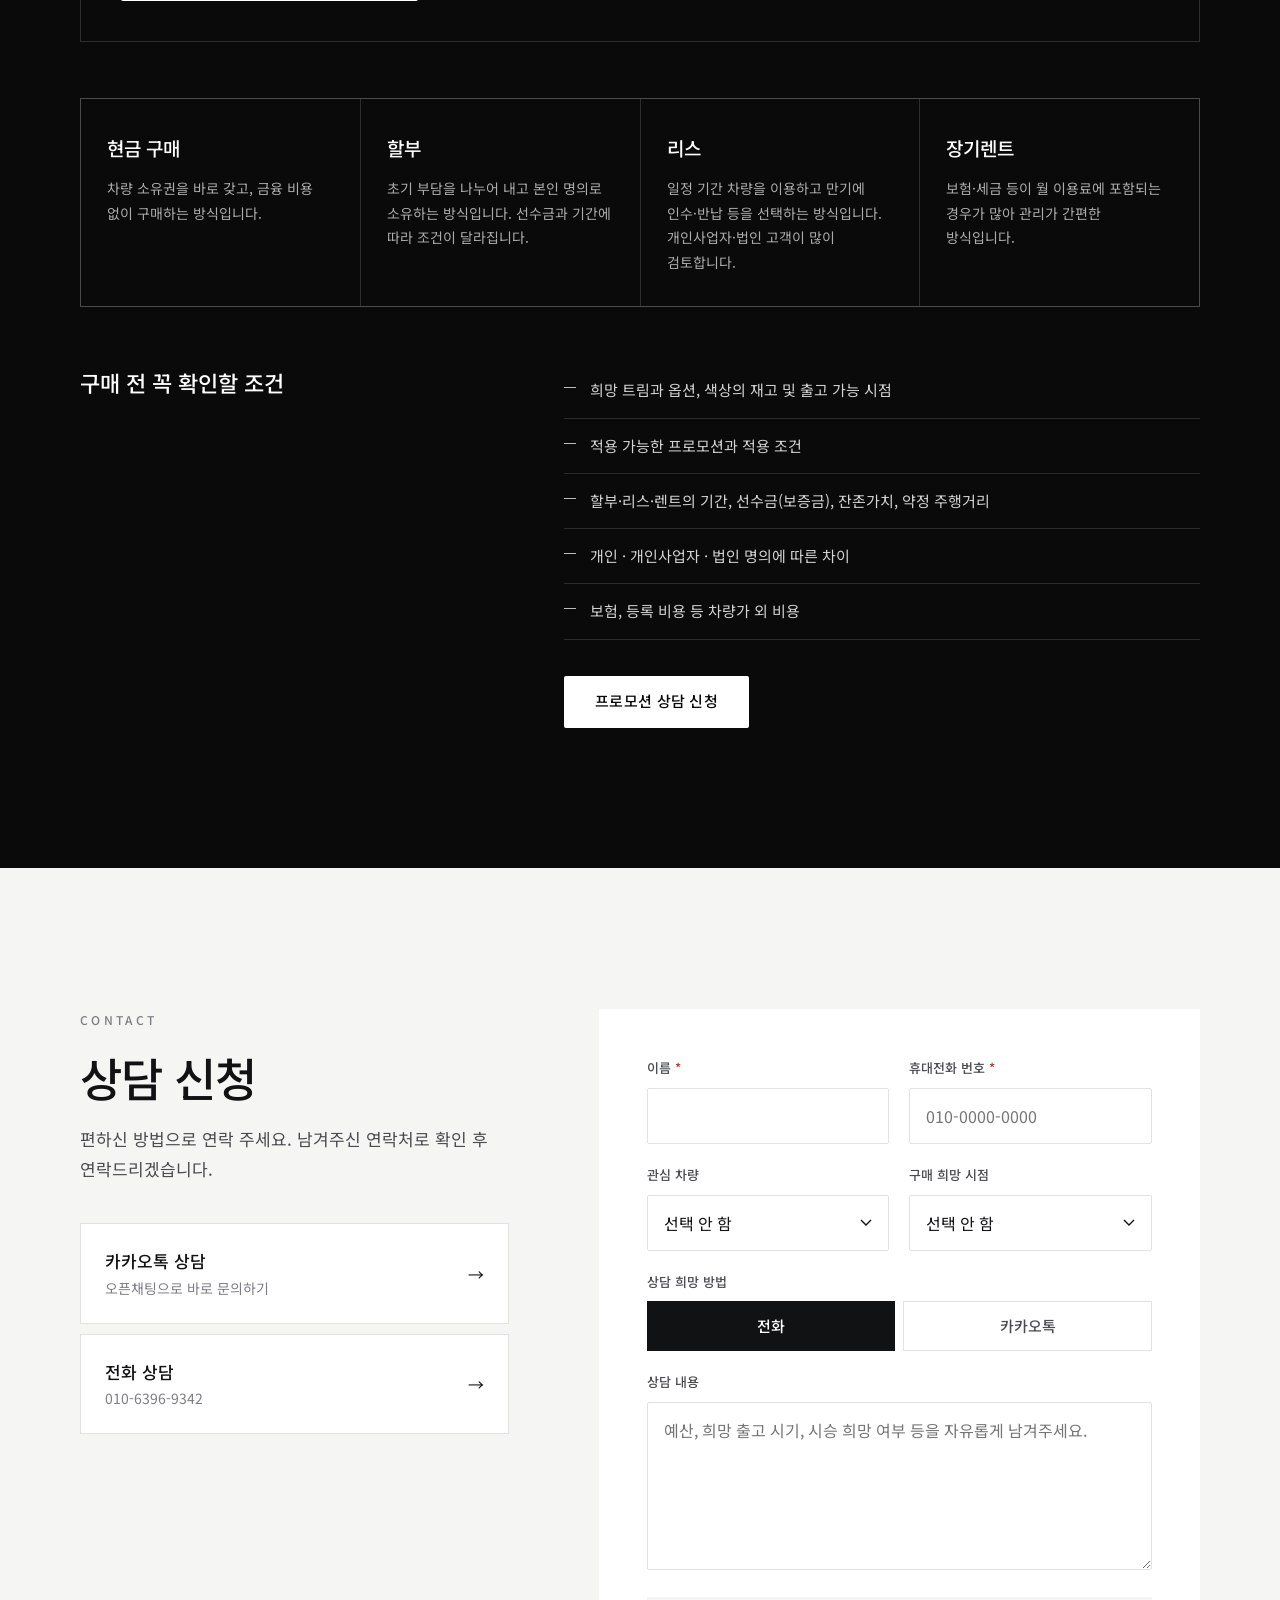
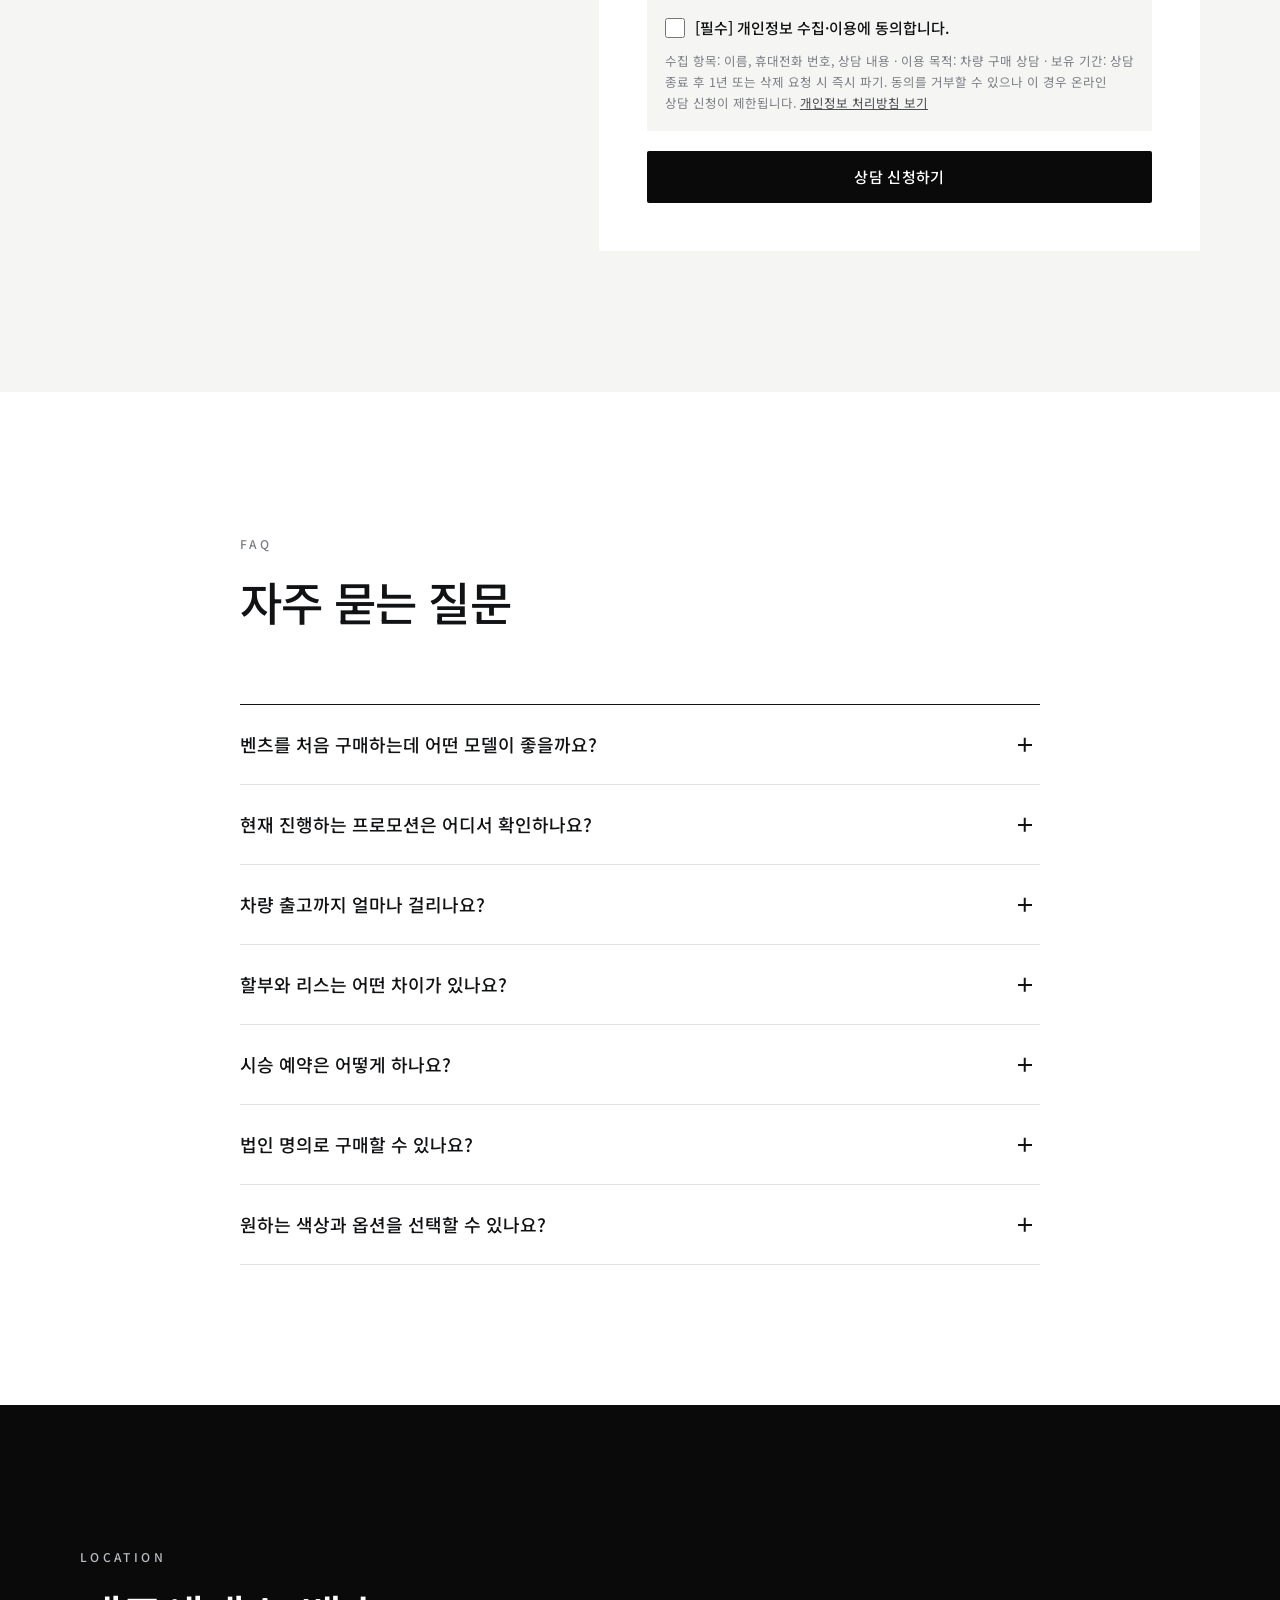
==== commit 6a095728: "Add electric CLA/GLB/GLC and new V-Class, plus MY27 prices - Car guide: CLA electric, GLB electric, " ====
--- a/index.html
+++ b/index.html
@@ -36,8 +36,8 @@
   <link rel="preconnect" href="https://fonts.googleapis.com">
   <link rel="preconnect" href="https://fonts.gstatic.com" crossorigin>
   <link href="https://fonts.googleapis.com/css2?family=Cormorant+Garamond:wght@400;500;600&family=Noto+Sans+KR:wght@300;400;500;700;900&display=swap" rel="stylesheet">
-  <link rel="stylesheet" href="css/style.css?v=20261117b">
-  <link rel="stylesheet" href="css/star.css?v=20261117b">
+  <link rel="stylesheet" href="css/style.css?v=20261118b">
+  <link rel="stylesheet" href="css/star.css?v=20261118b">
 </head>
 <body>
 <a class="skip" href="#main">본문 바로가기</a>
@@ -224,6 +224,7 @@
       <button type="button" class="filter is-active" data-filter="all" aria-pressed="true">All</button>
       <button type="button" class="filter" data-filter="sedan" aria-pressed="false">Sedan</button>
       <button type="button" class="filter" data-filter="suv" aria-pressed="false">SUV</button>
+      <button type="button" class="filter" data-filter="mpv" aria-pressed="false">MPV</button>
       <button type="button" class="filter" data-filter="electric" aria-pressed="false">Electric</button>
       <button type="button" class="filter" data-filter="amg" aria-pressed="false">AMG / Performance</button>
     </div>
@@ -565,13 +566,13 @@
   <a href="#contact" class="quickbar__main">상담 신청</a>
 </nav>
 
-<script src="js/config.js?v=20261117b"></script>
-<script src="js/models.js?v=20261117b"></script>
-<script src="js/pricing.js?v=20261117b"></script>
-<script src="js/prices.js?v=20261117b"></script>
-<script src="js/finance.js?v=20261117b"></script>
-<script src="js/mou.js?v=20261117b"></script>
-<script src="js/main.js?v=20261117b"></script>
+<script src="js/config.js?v=20261118b"></script>
+<script src="js/models.js?v=20261118b"></script>
+<script src="js/pricing.js?v=20261118b"></script>
+<script src="js/prices.js?v=20261118b"></script>
+<script src="js/finance.js?v=20261118b"></script>
+<script src="js/mou.js?v=20261118b"></script>
+<script src="js/main.js?v=20261118b"></script>
 <script>
 /* 메인 화면 '이달의 별' — 가격표 데이터(js/pricing.js)를 그대로 읽어 자동으로 바뀝니다 */
 (function () {
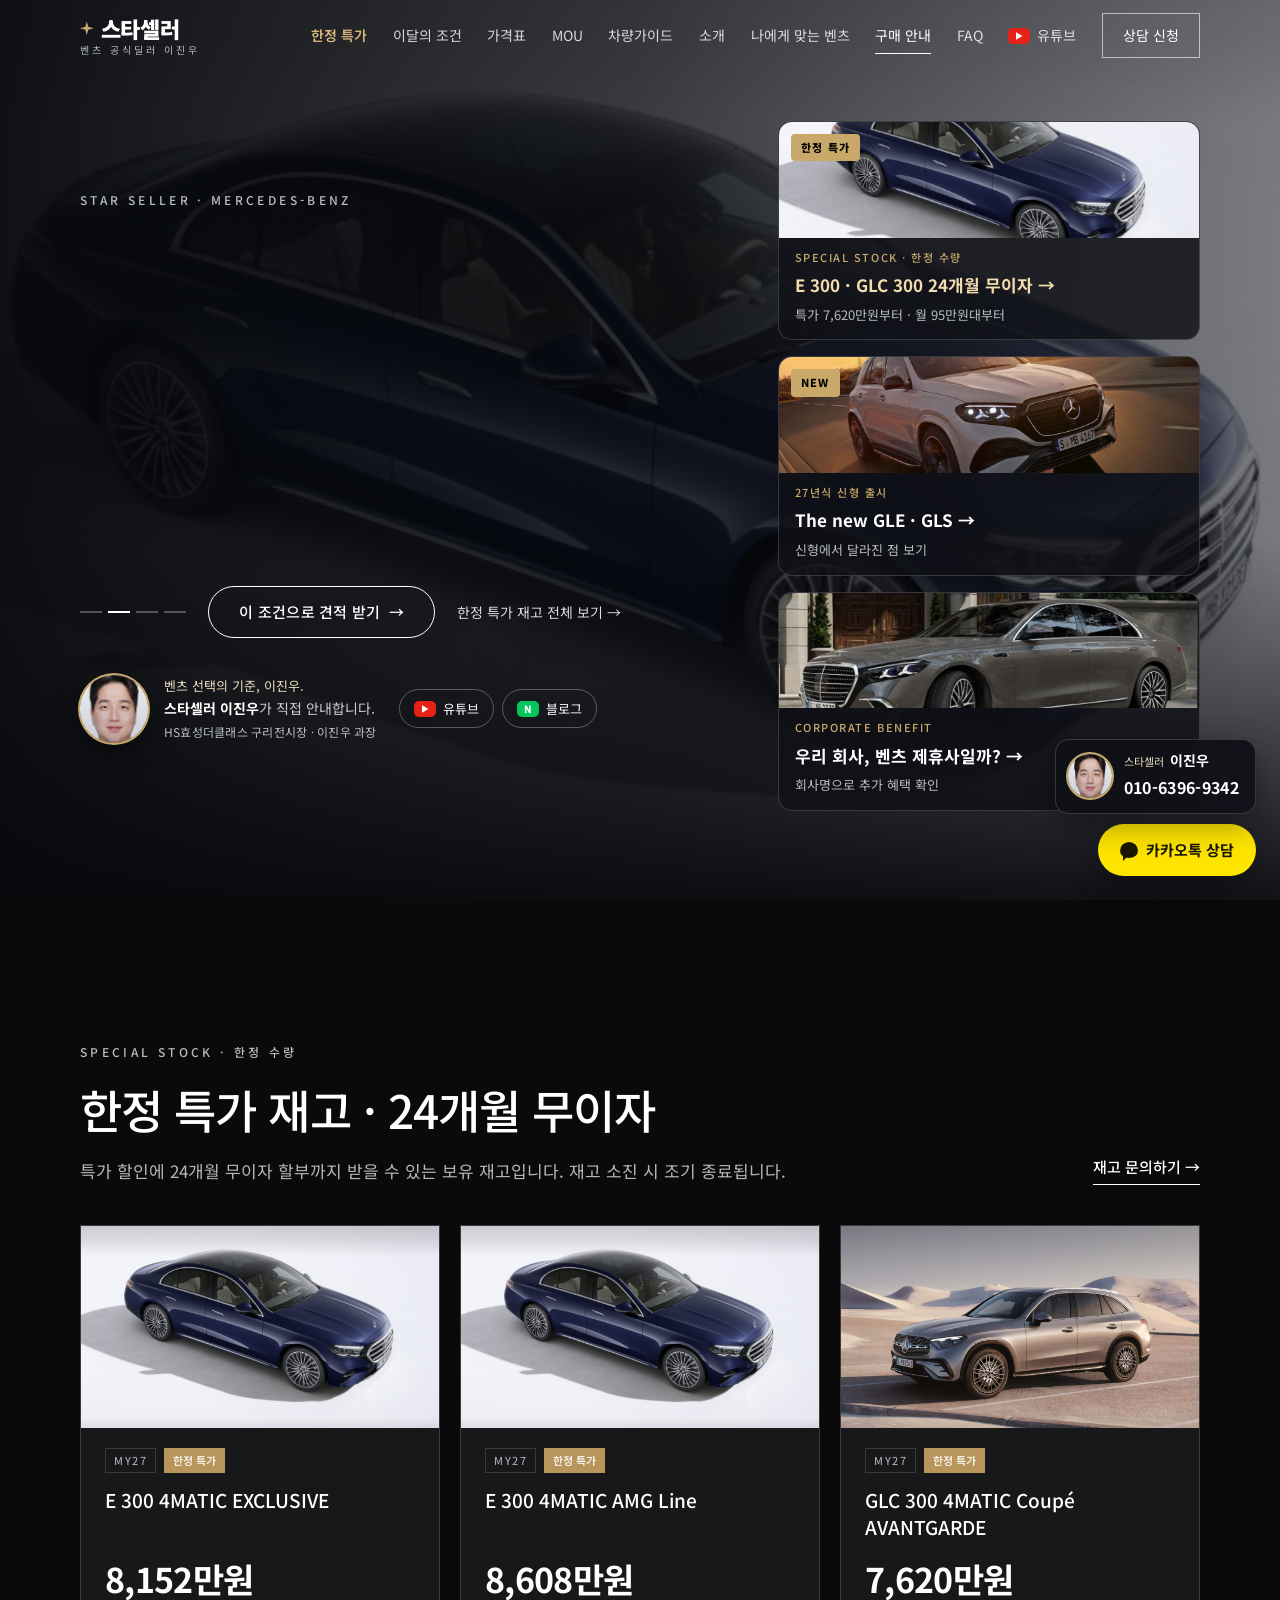
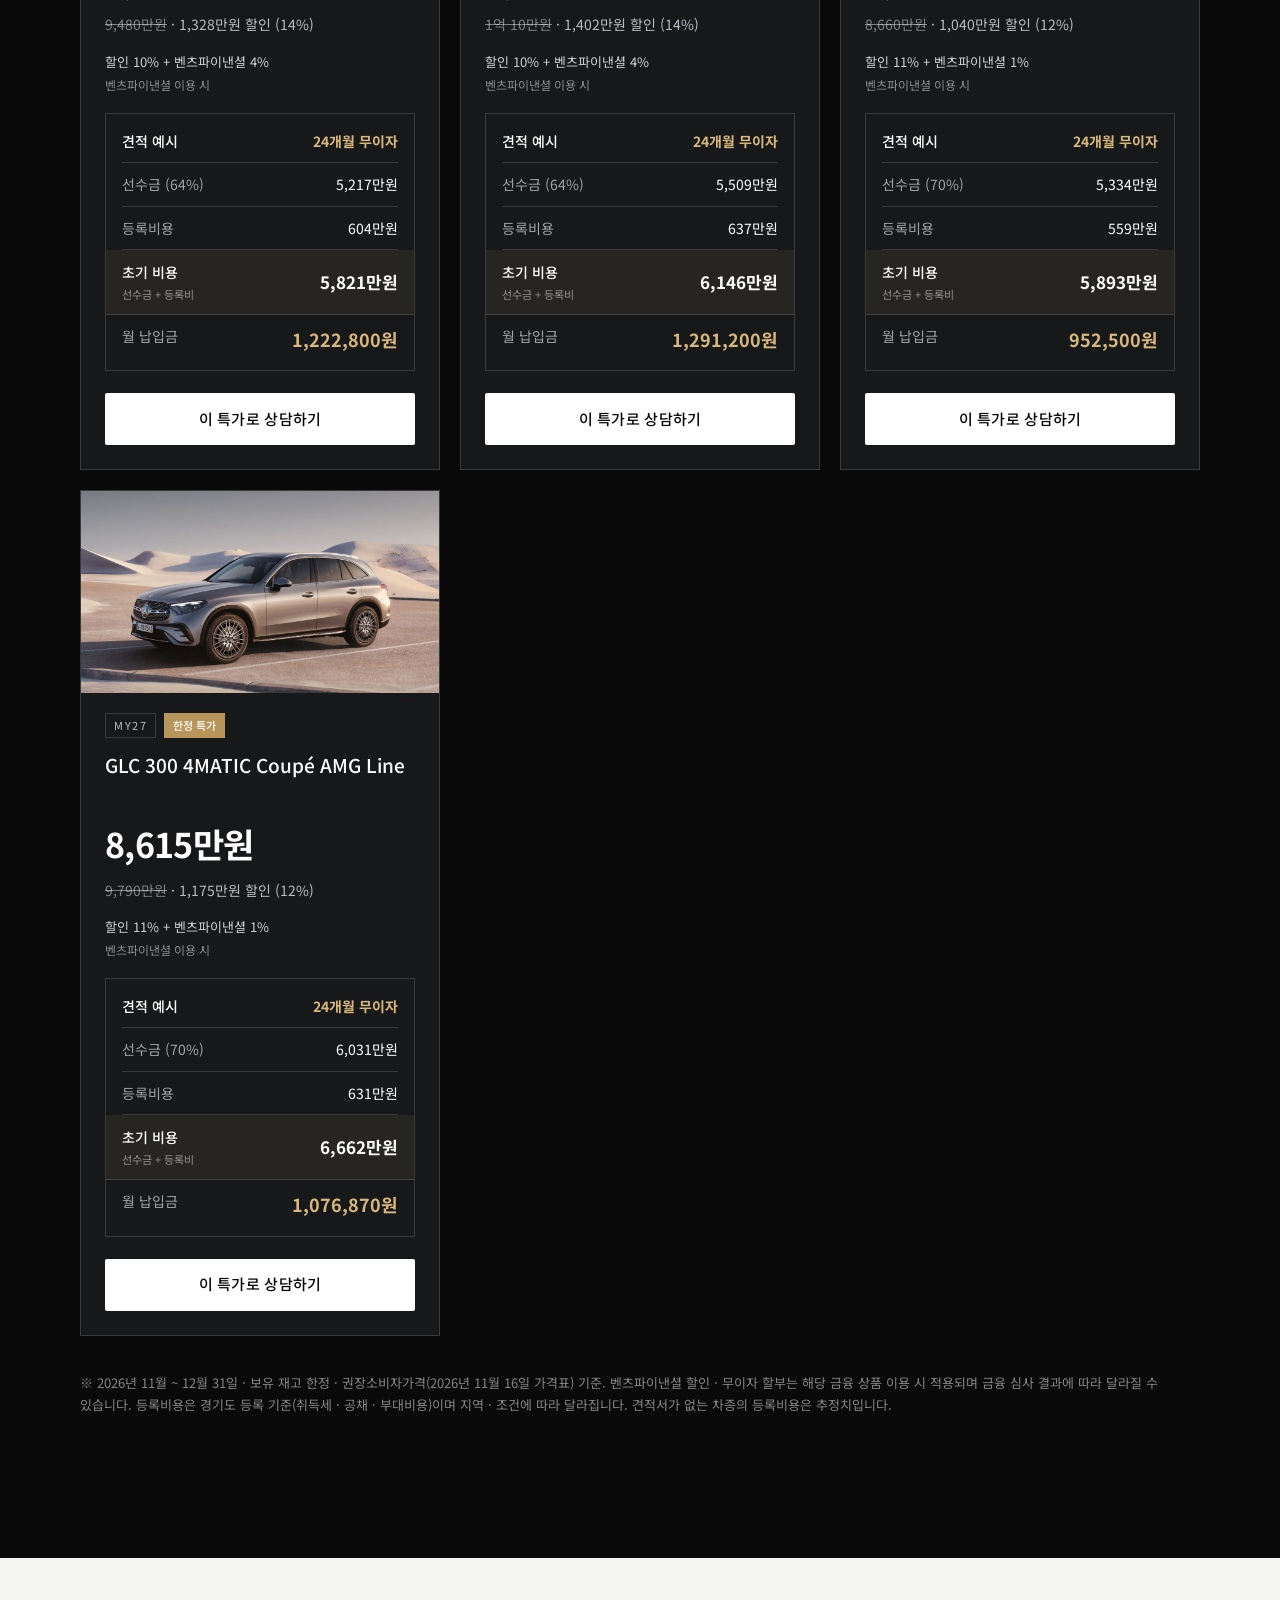
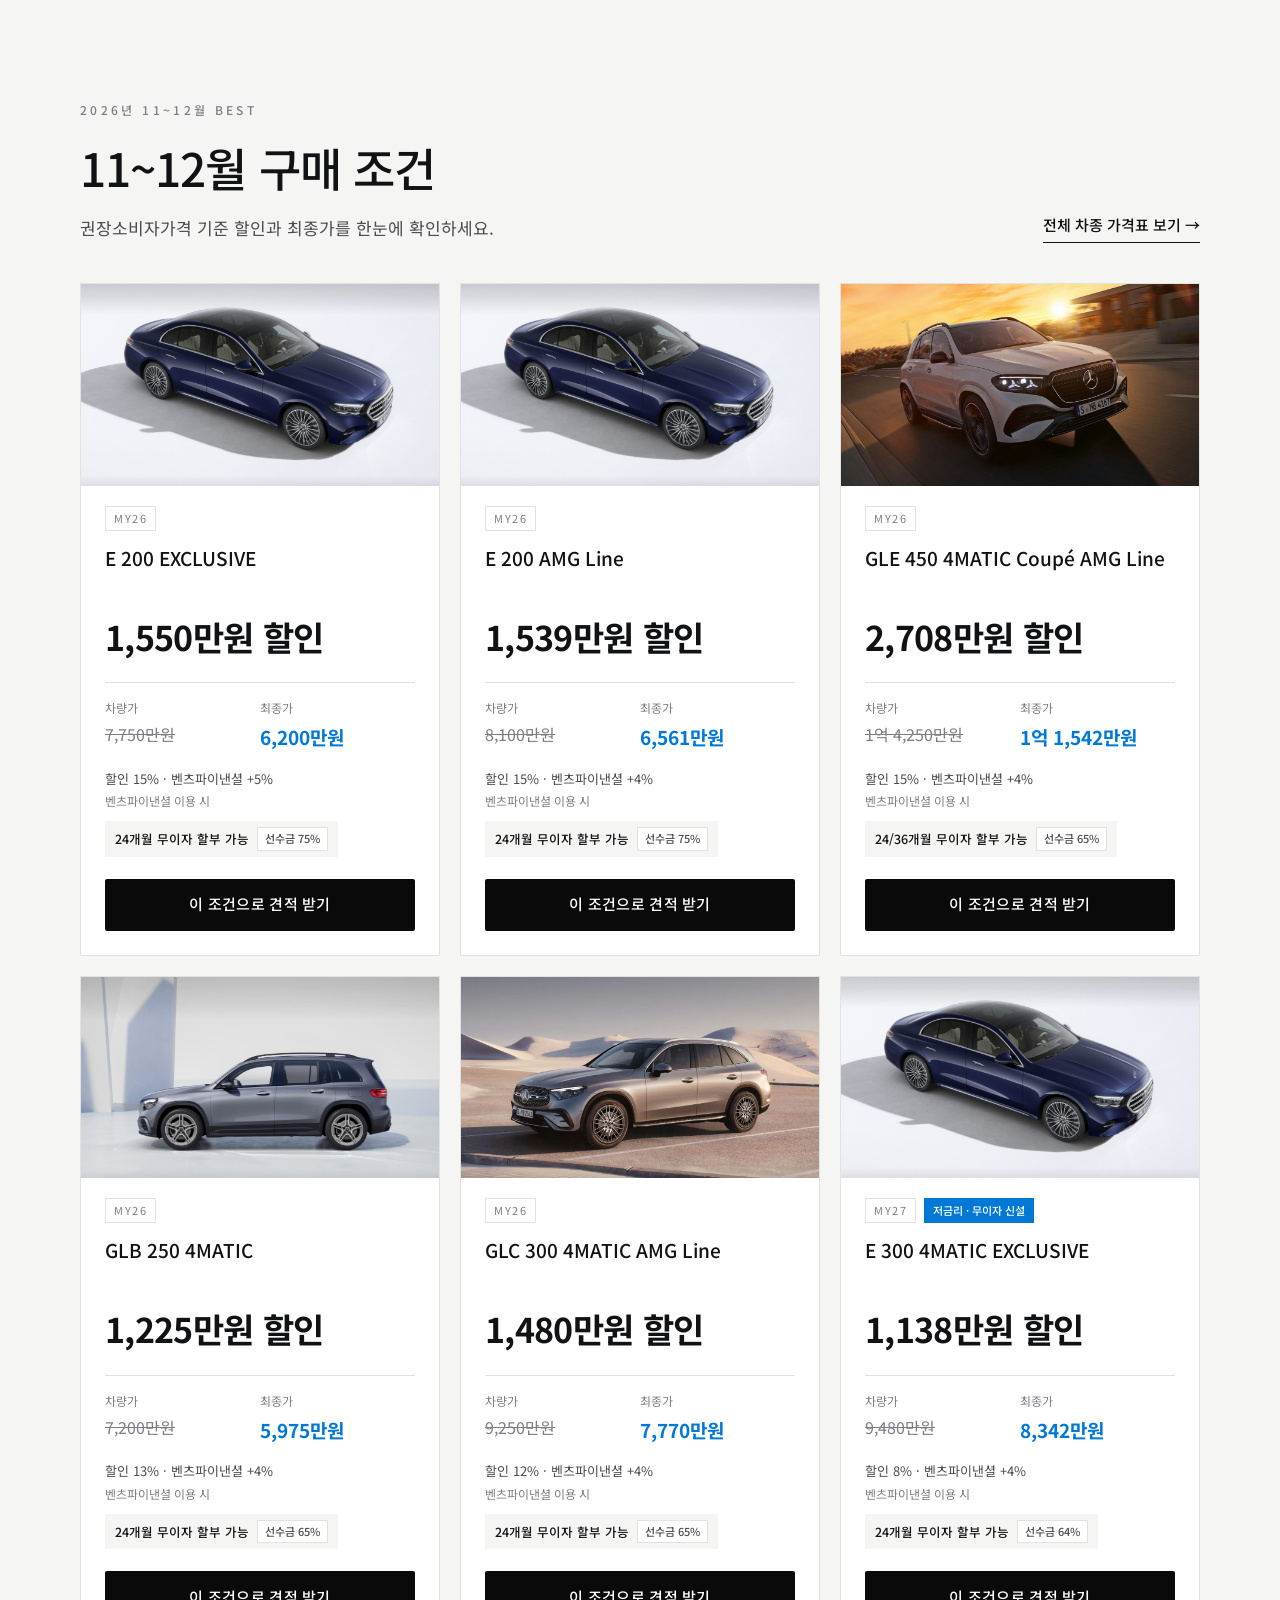
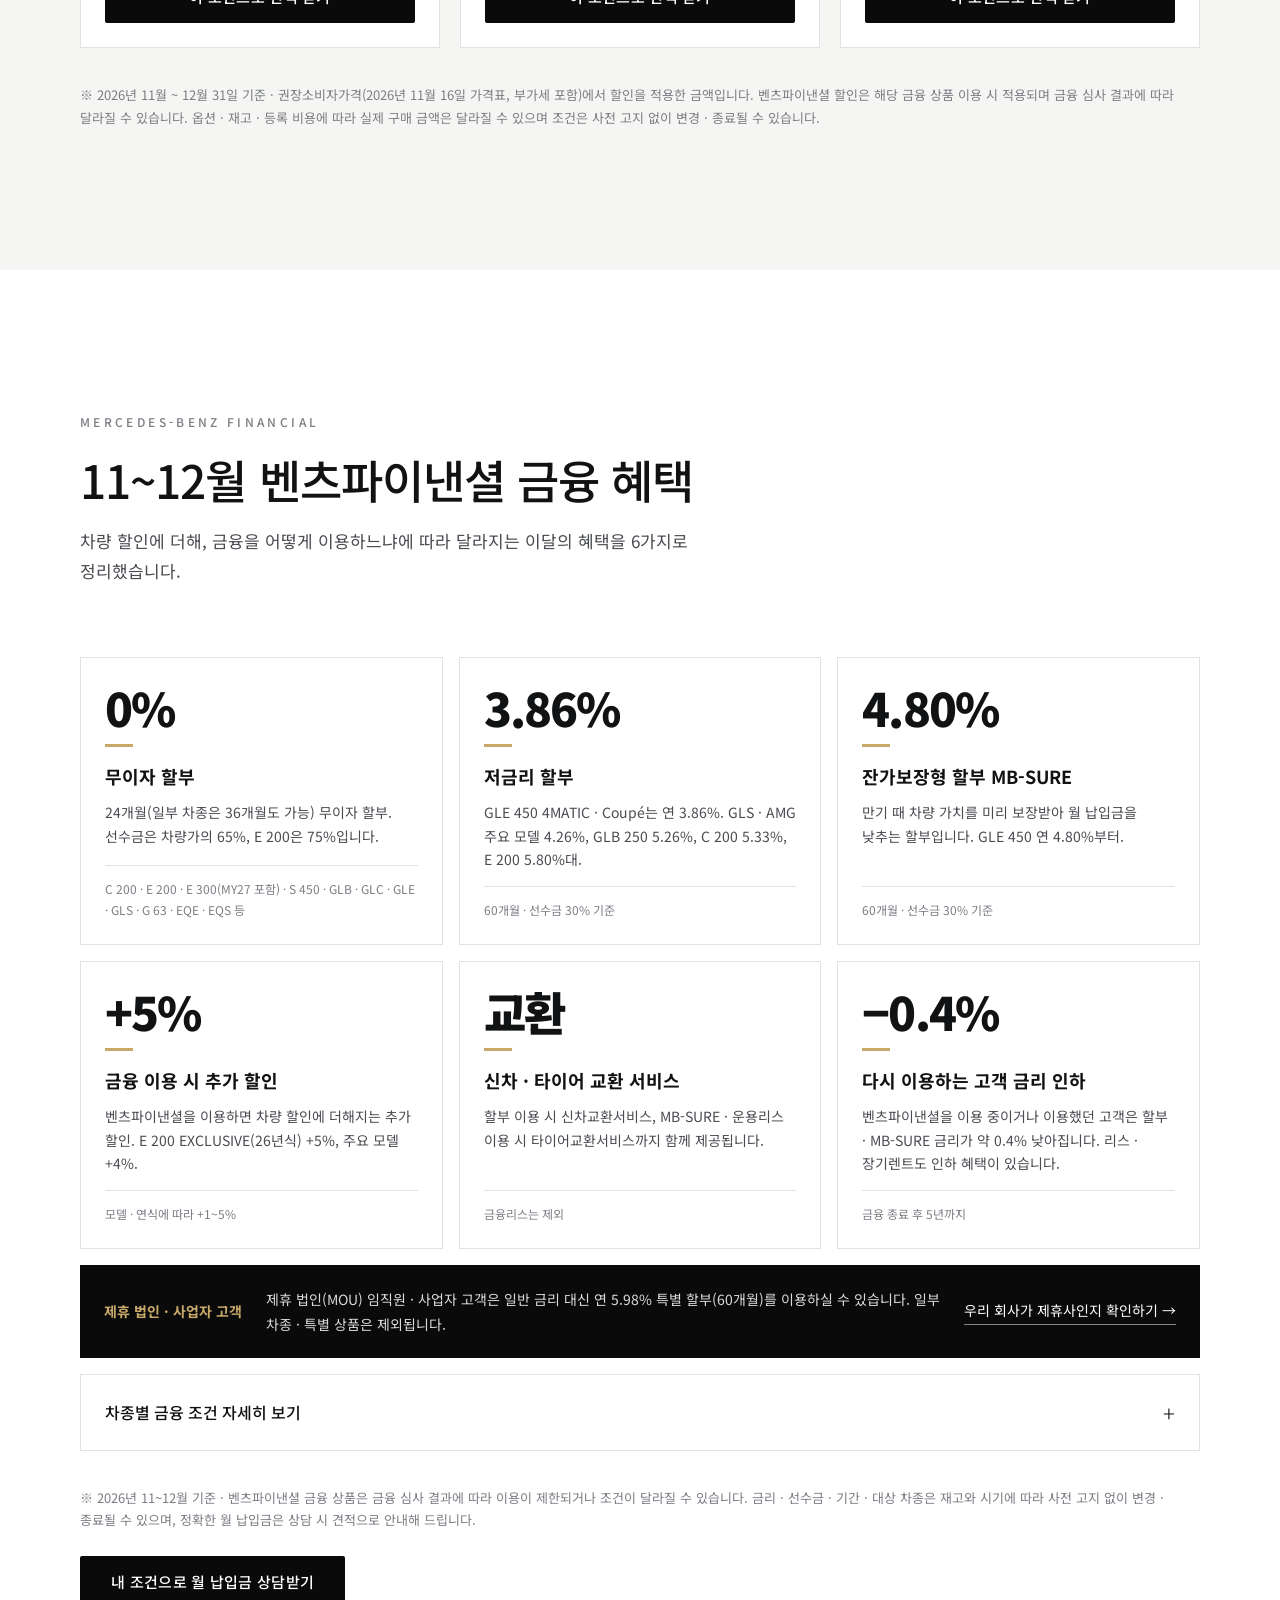
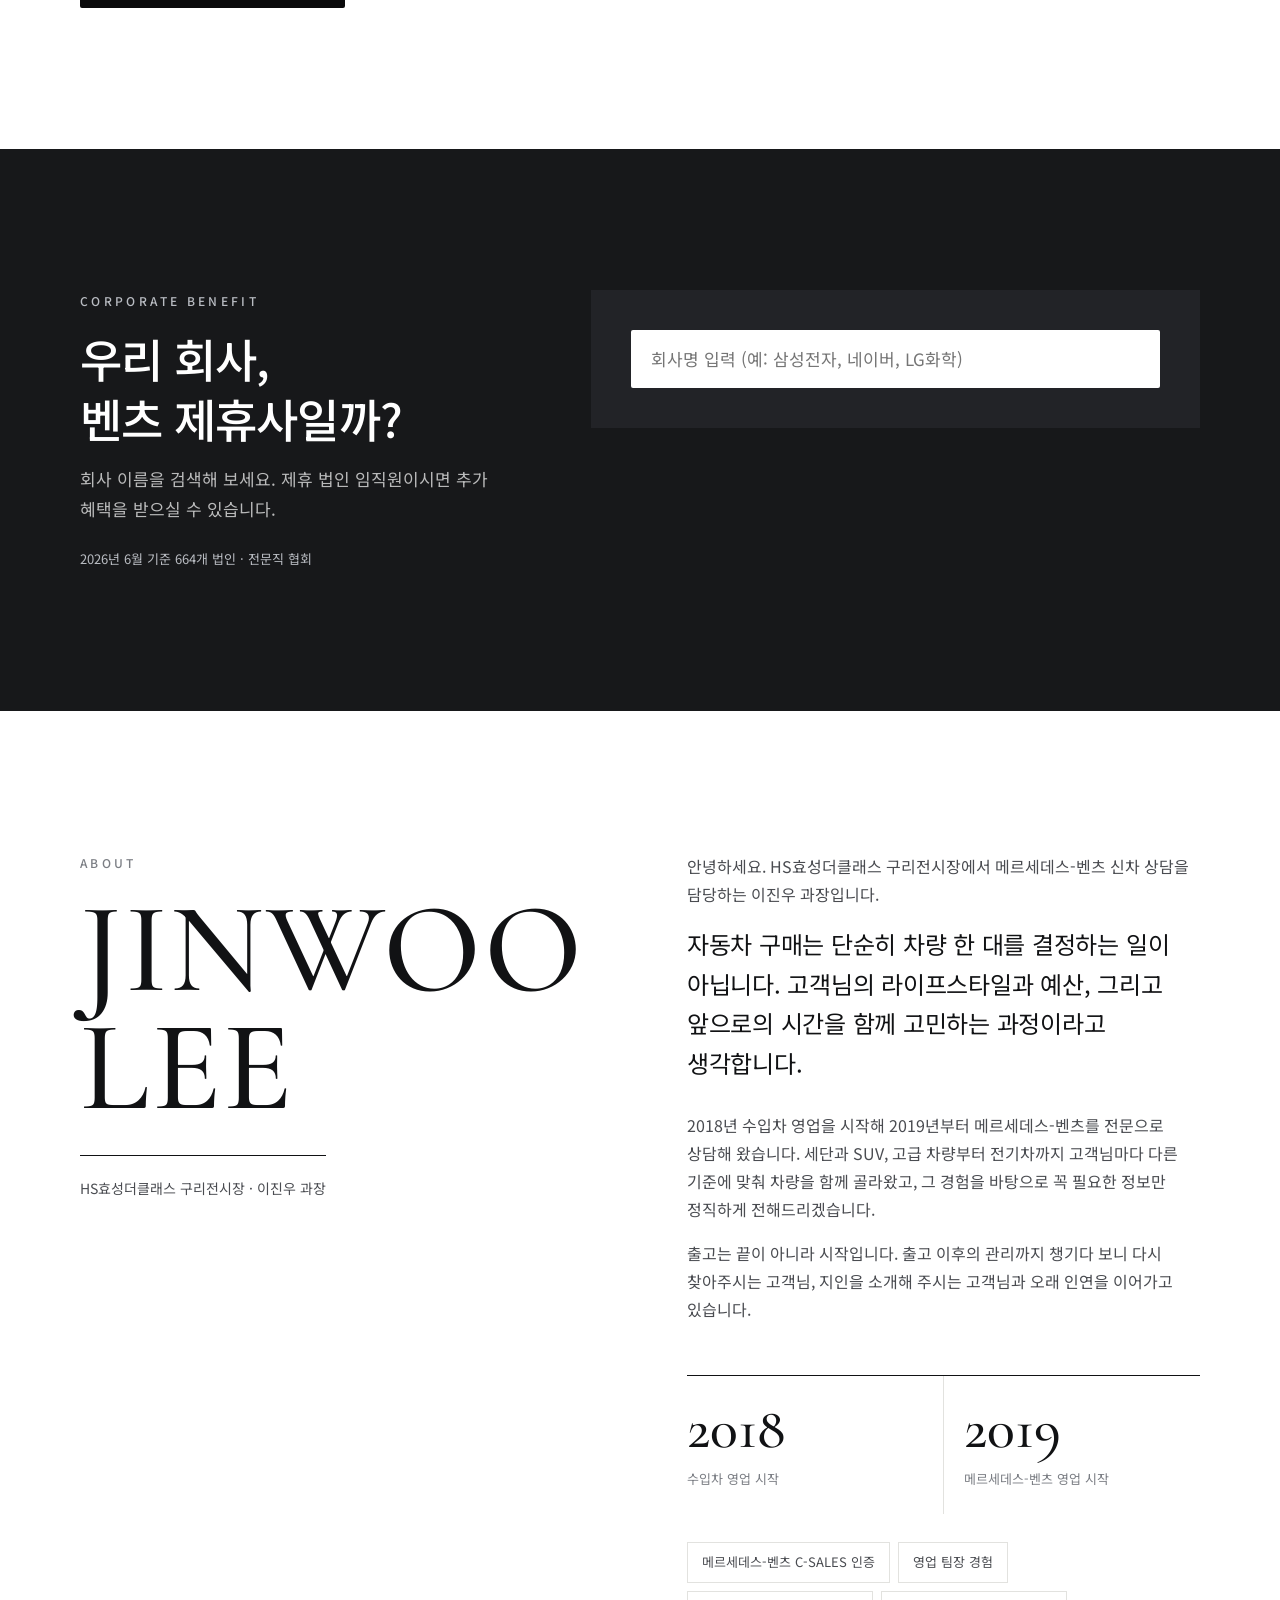
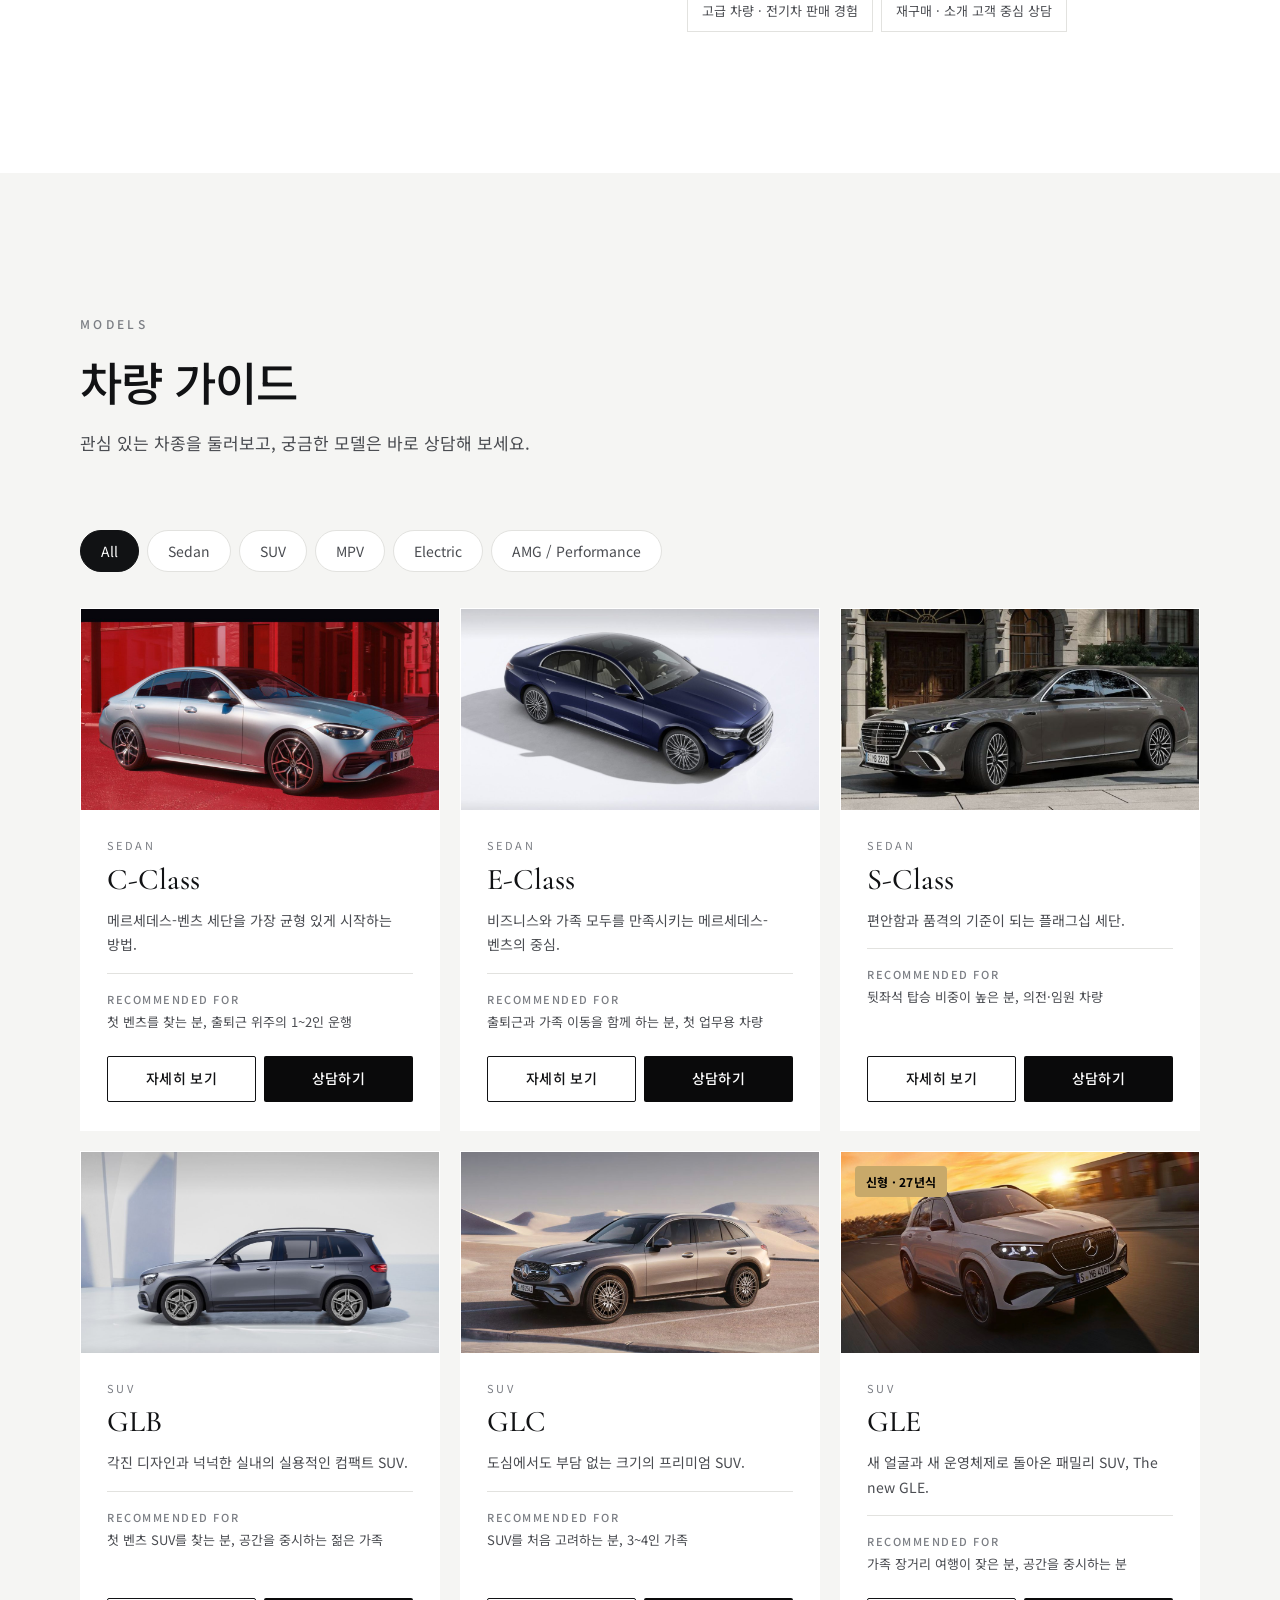
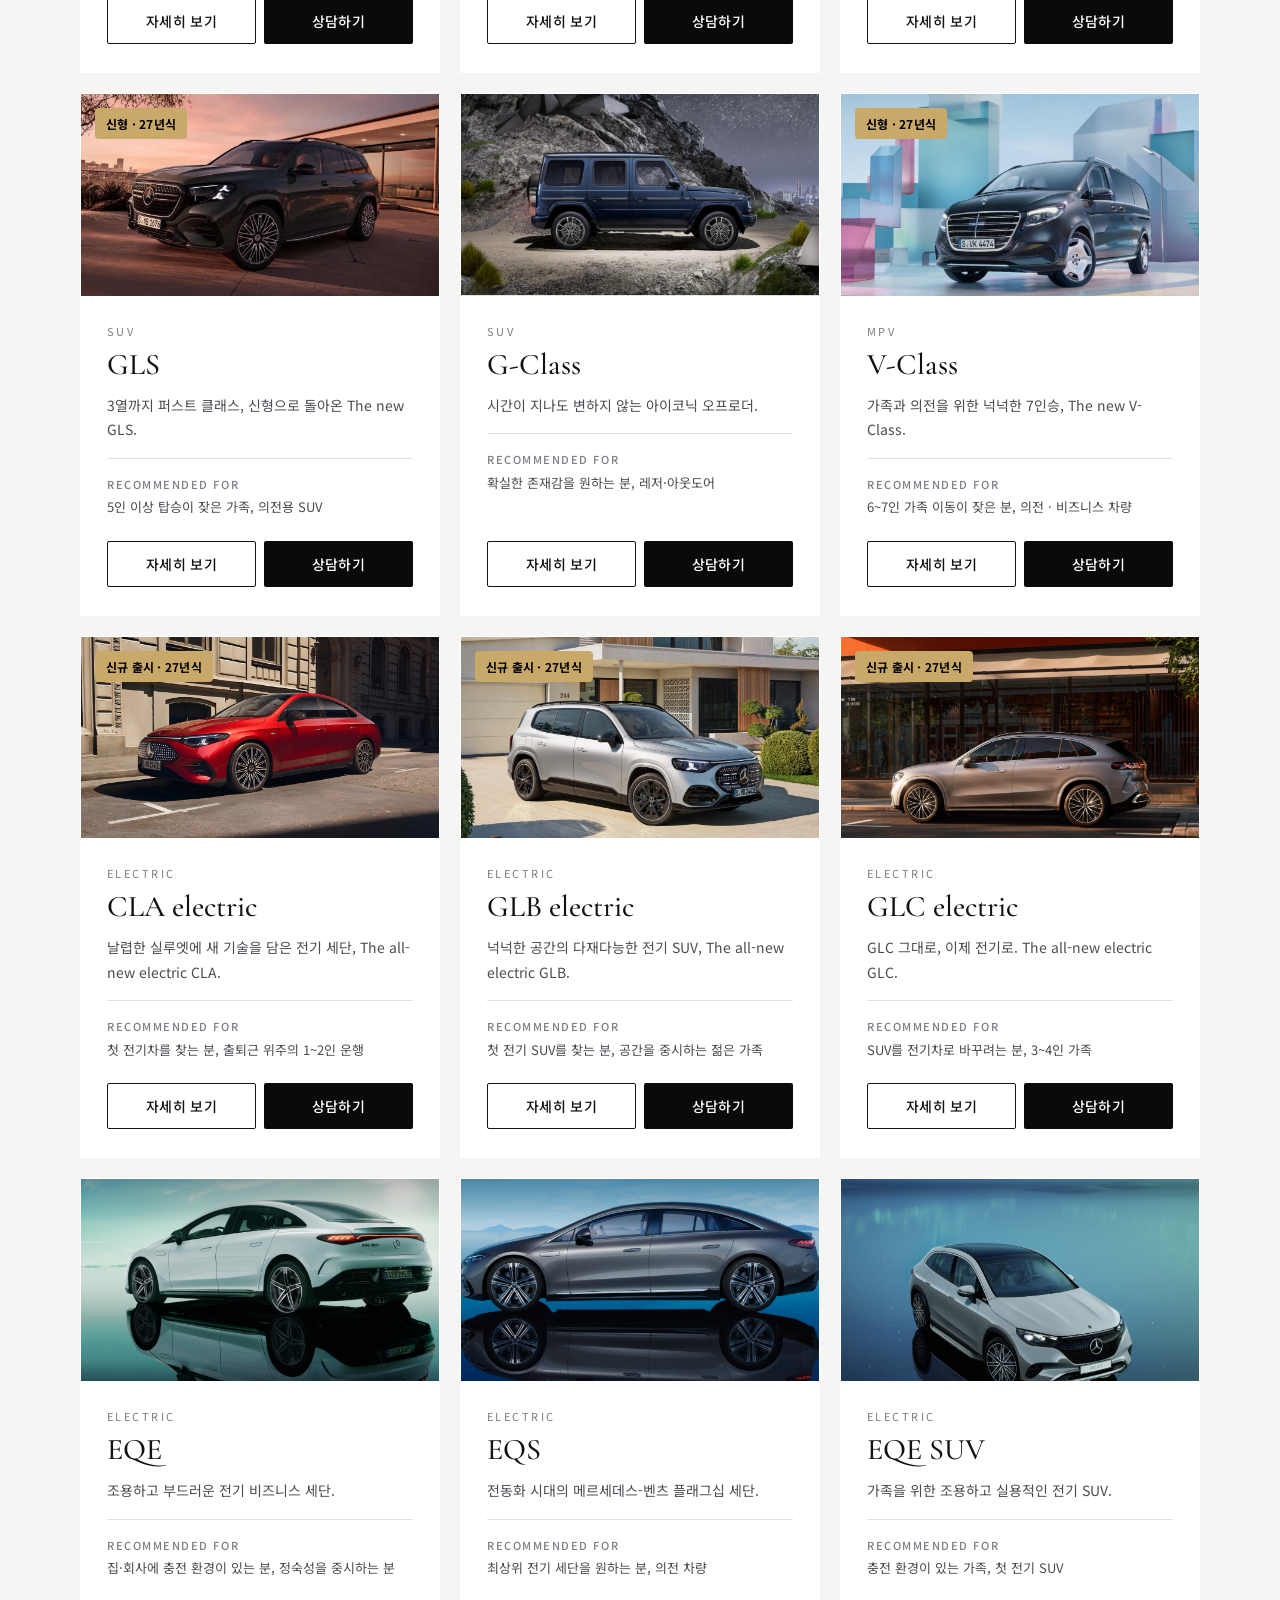
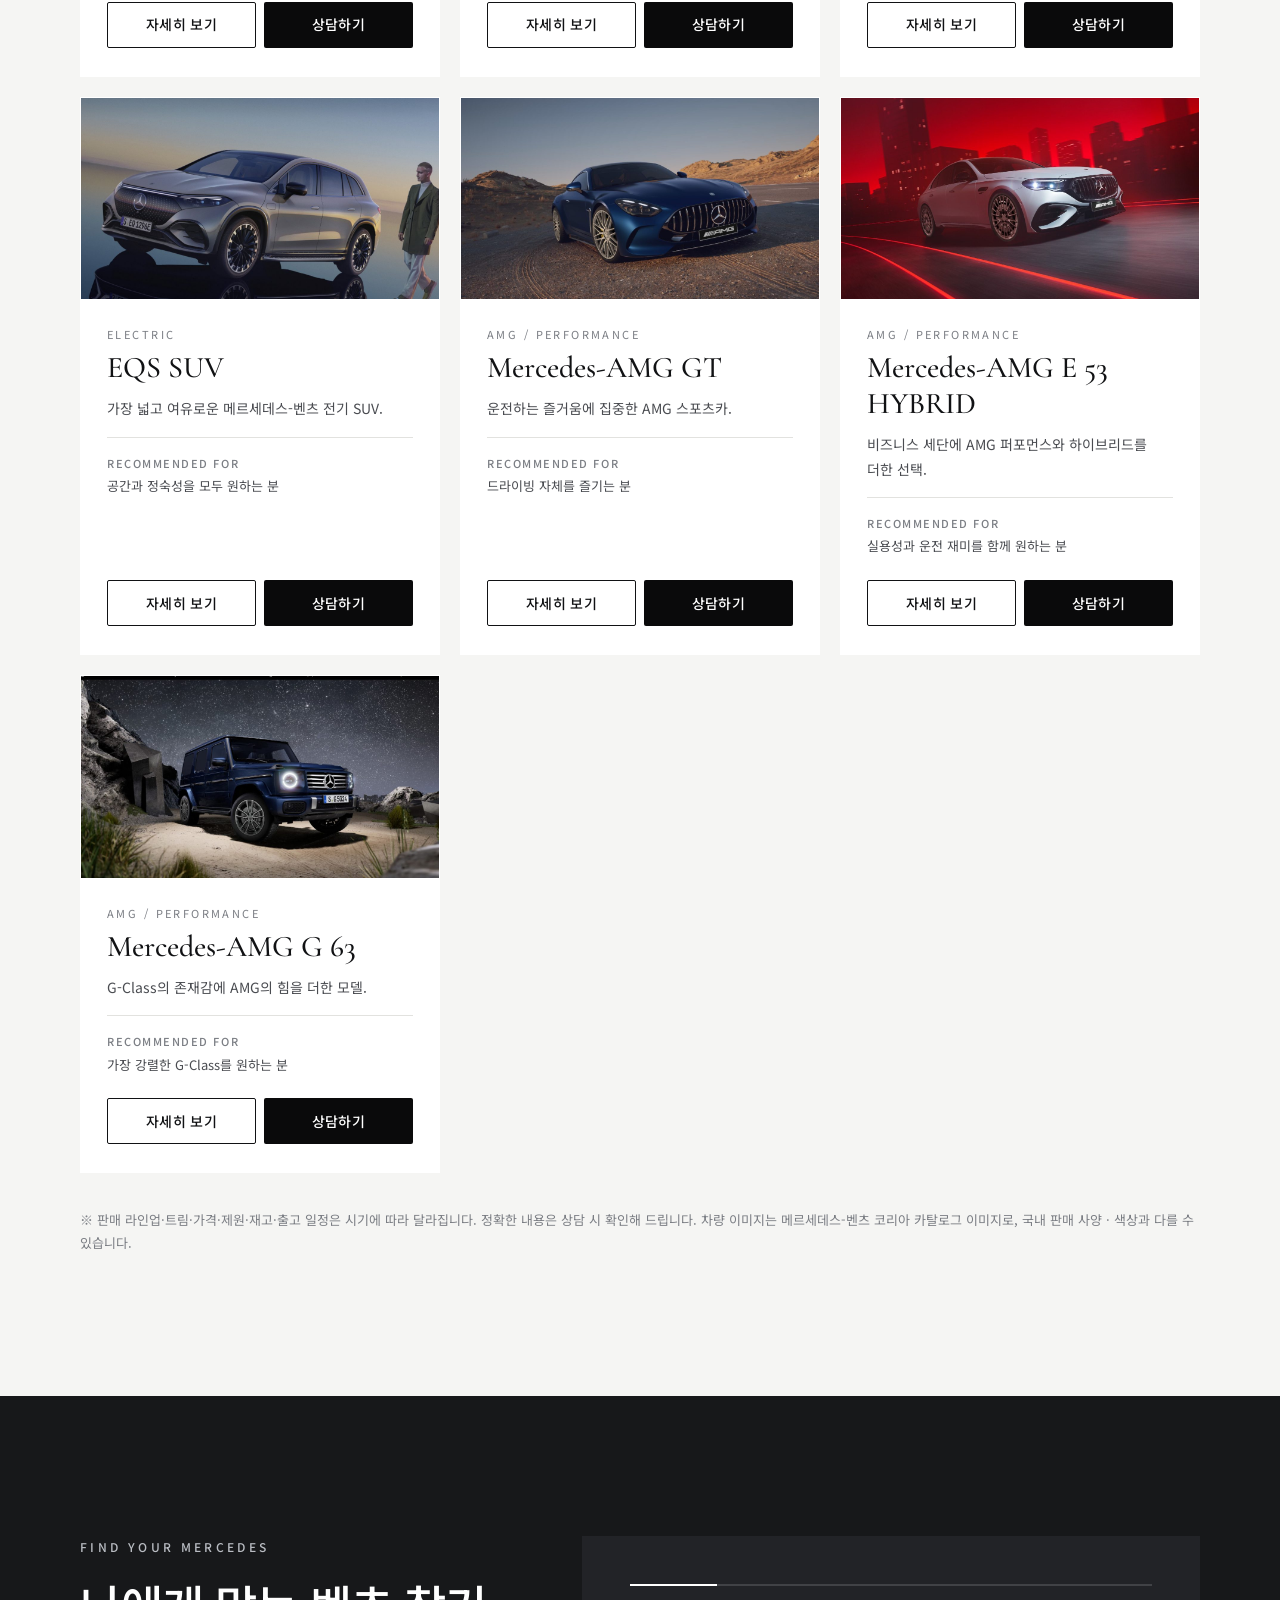
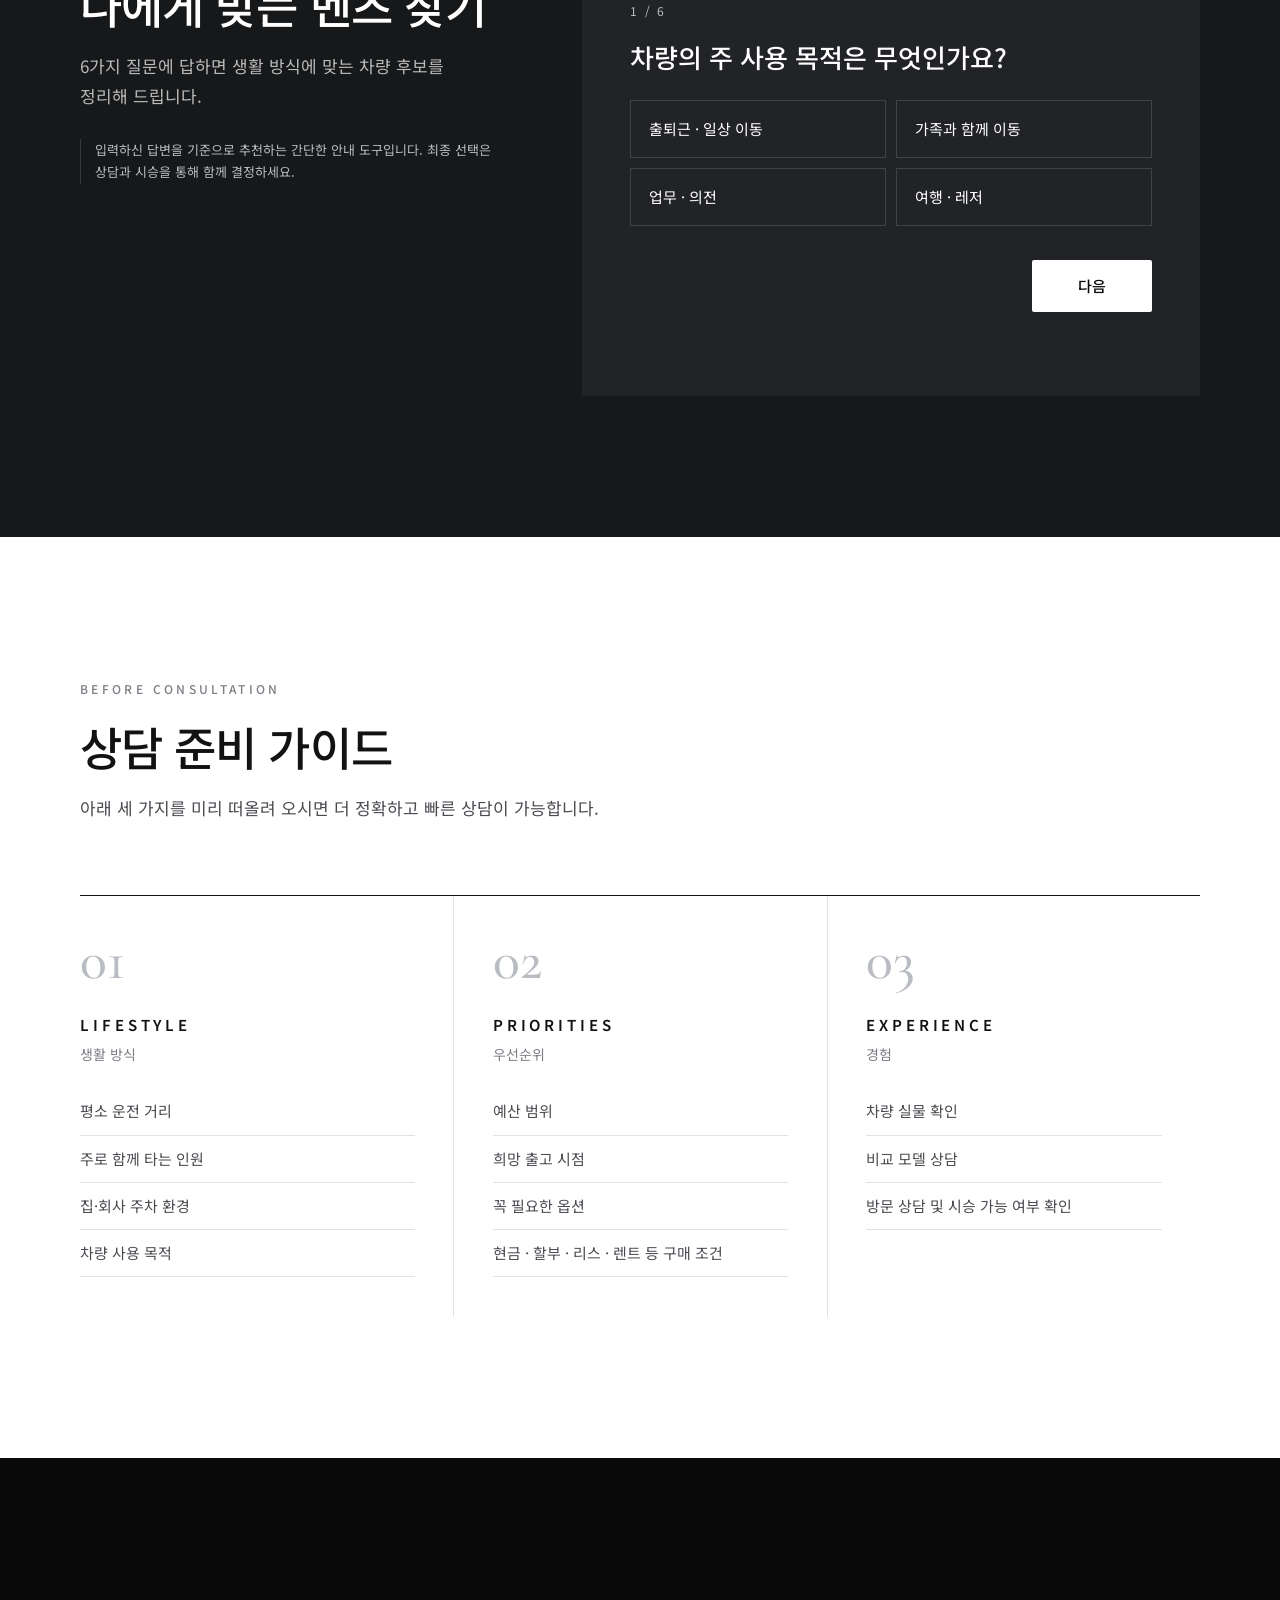
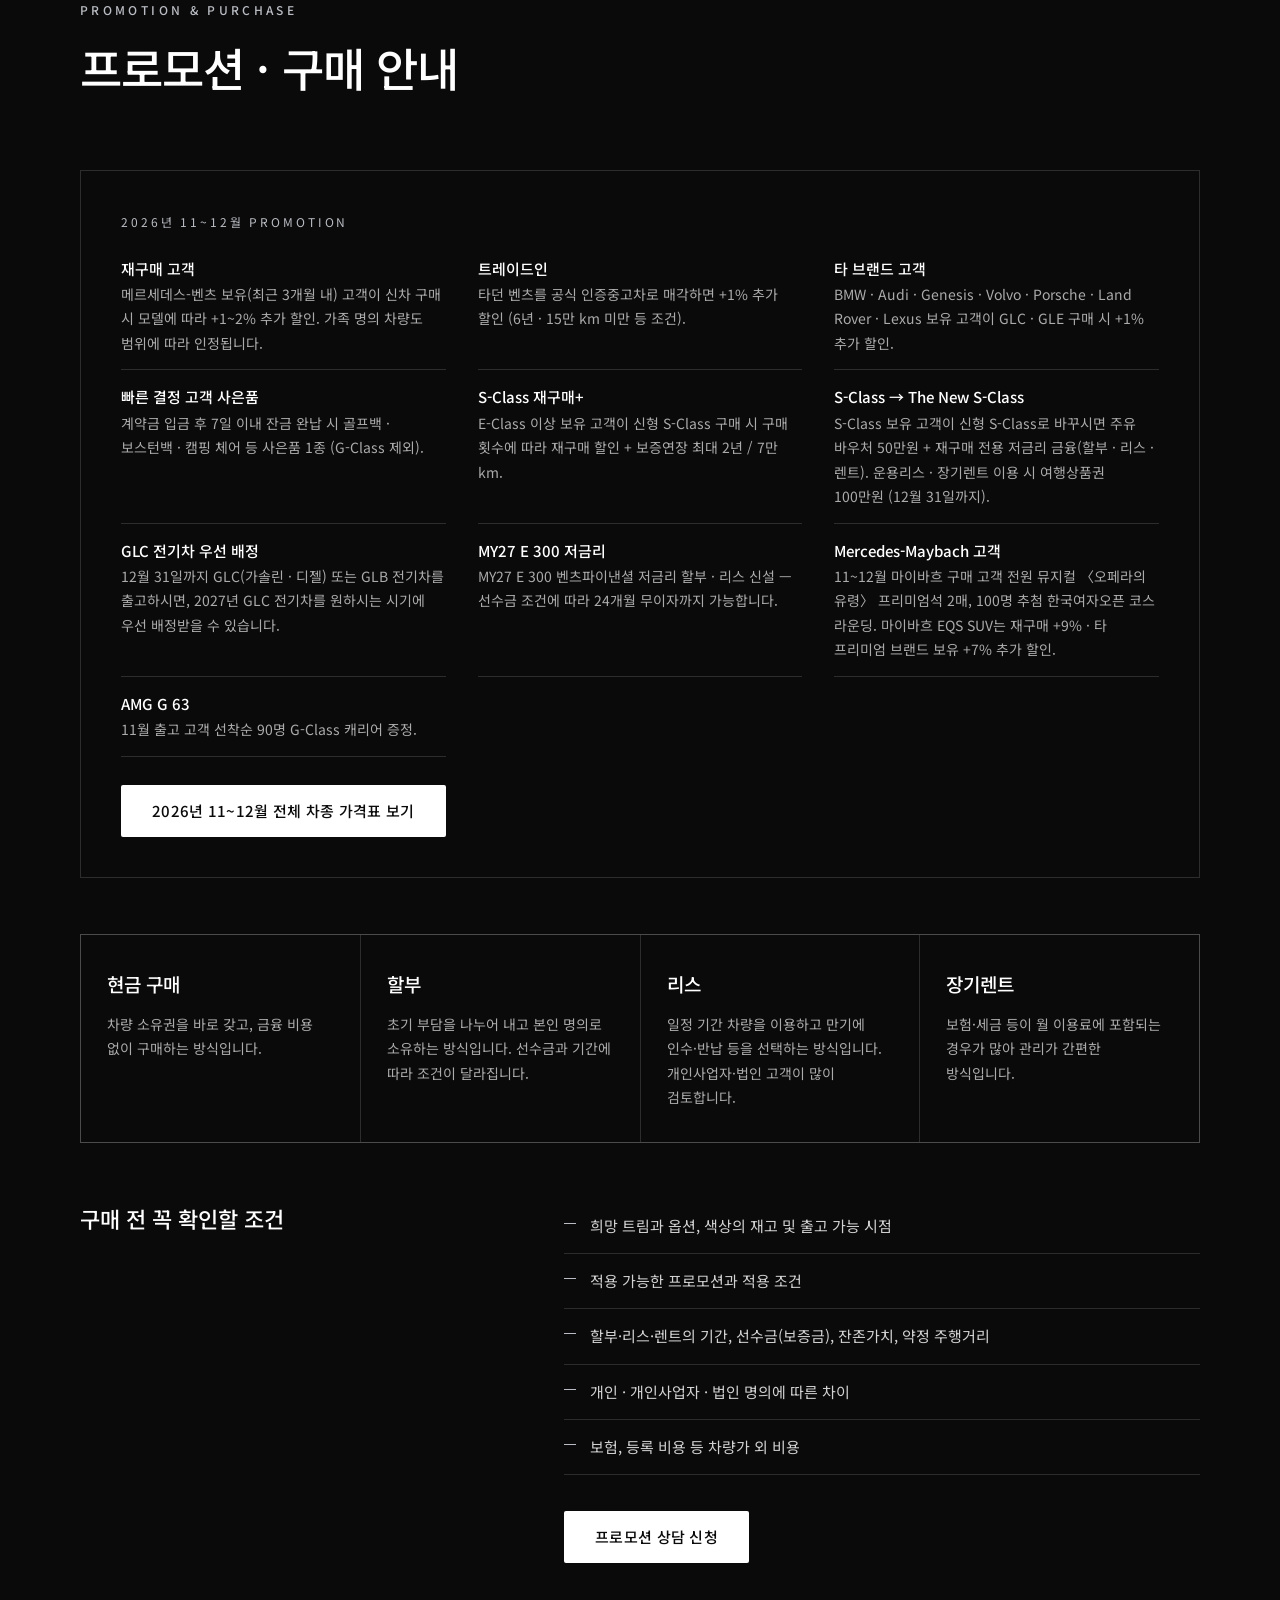
==== commit 13de63af: "Nov-Dec offers: limited-stock interest-free specials and dealer price math - Hero "이달의 별" rotates on" ====
--- a/index.html
+++ b/index.html
@@ -36,8 +36,8 @@
   <link rel="preconnect" href="https://fonts.googleapis.com">
   <link rel="preconnect" href="https://fonts.gstatic.com" crossorigin>
   <link href="https://fonts.googleapis.com/css2?family=Cormorant+Garamond:wght@400;500;600&family=Noto+Sans+KR:wght@300;400;500;700;900&display=swap" rel="stylesheet">
-  <link rel="stylesheet" href="css/style.css?v=20261118b">
-  <link rel="stylesheet" href="css/star.css?v=20261118b">
+  <link rel="stylesheet" href="css/style.css?v=20261121">
+  <link rel="stylesheet" href="css/star.css?v=20261121">
 </head>
 <body>
 <a class="skip" href="#main">본문 바로가기</a>
@@ -50,6 +50,7 @@
       <span class="logo__line logo__line--ko">벤츠 공식딜러 이진우</span>
     </a>
     <nav class="nav" id="nav" aria-label="주요 메뉴">
+      <a href="#specials" class="nav__hot">한정 특가</a>
       <a href="#deals">이달의 조건</a>
       <a href="price.html">가격표</a>
       <a href="#mou">MOU</a>
@@ -90,7 +91,7 @@
       <div class="hd__acts">
         <div class="hd__dots" id="hdDots" role="tablist" aria-label="이달의 조건 차종"></div>
         <button type="button" class="btn hd__quote" id="hdQuote">이 조건으로 견적 받기 <span aria-hidden="true">→</span></button>
-        <a href="#deals" class="hd__all">11월 조건 전체 보기 <span aria-hidden="true">→</span></a>
+        <a href="#deals" class="hd__all">이달의 조건 전체 보기 <span aria-hidden="true">→</span></a>
       </div>
 
       <div class="hd__who">
@@ -102,6 +103,10 @@
     </div>
 
     <div class="hd__side">
+      <a class="hd-tile hd-tile--special" href="#specials" id="hdSpecial" hidden>
+        <span class="hd-tile__img" style="background-image:url(assets/images/e-class.jpg)"><i class="hd-tile__new hd-tile__new--gold">한정 특가</i></span>
+        <span class="hd-tile__txt"><small>SPECIAL STOCK · 한정 수량</small><b id="hdSpecialTitle">한정 특가 재고 →</b><em id="hdSpecialSub">보유 재고 한정 특별 조건</em></span>
+      </a>
       <a class="hd-tile" href="#models">
         <span class="hd-tile__img" style="background-image:url(assets/images/gle-new.jpg)"><i class="hd-tile__new">NEW</i></span>
         <span class="hd-tile__txt"><small>27년식 신형 출시</small><b>The new GLE · GLS →</b><em>신형에서 달라진 점 보기</em></span>
@@ -111,6 +116,22 @@
         <span class="hd-tile__txt"><small>CORPORATE BENEFIT</small><b>우리 회사, 벤츠 제휴사일까? →</b><em>회사명으로 추가 혜택 확인</em></span>
       </a>
     </div>
+  </div>
+</section>
+
+<!-- ================= 한정 특가 재고 (js/pricing.js specials) — 첫 화면 바로 아래 ================= -->
+<section class="section specials" id="specials" hidden>
+  <div class="container">
+    <div class="deals__head">
+      <div>
+        <p class="eyebrow eyebrow--light">SPECIAL STOCK · 한정 수량</p>
+        <h2 class="section__title">한정 특가 재고 · 24개월 무이자</h2>
+        <p class="section__desc">특가 할인에 24개월 무이자 할부까지 받을 수 있는 보유 재고입니다. 재고 소진 시 조기 종료됩니다.</p>
+      </div>
+      <a href="#contact" class="deals__all deals__all--light">재고 문의하기 <span aria-hidden="true">→</span></a>
+    </div>
+    <div class="deal-track" id="specialTrack"></div>
+    <p class="note note--light" id="specialsNote"></p>
   </div>
 </section>
 
@@ -566,20 +587,37 @@
   <a href="#contact" class="quickbar__main">상담 신청</a>
 </nav>
 
-<script src="js/config.js?v=20261118b"></script>
-<script src="js/models.js?v=20261118b"></script>
-<script src="js/pricing.js?v=20261118b"></script>
-<script src="js/prices.js?v=20261118b"></script>
-<script src="js/finance.js?v=20261118b"></script>
-<script src="js/mou.js?v=20261118b"></script>
-<script src="js/main.js?v=20261118b"></script>
+<script src="js/config.js?v=20261121"></script>
+<script src="js/models.js?v=20261121"></script>
+<script src="js/pricing.js?v=20261121"></script>
+<script src="js/prices.js?v=20261121"></script>
+<script src="js/finance.js?v=20261121"></script>
+<script src="js/mou.js?v=20261121"></script>
+<script src="js/main.js?v=20261121"></script>
 <script>
 /* 메인 화면 '이달의 별' — 가격표 데이터(js/pricing.js)를 그대로 읽어 자동으로 바뀝니다 */
 (function () {
   var K = window.PriceKit, $ = function (id) { return document.getElementById(id); };
   if (!K || !$("hdSwap")) return;
-  var list = K.featured().filter(function (c) { return c.hasDiscount; });
+  // 한정 특가 재고가 있으면 그 차종만 돌아가며 보여주고, 없으면 '이달의 조건' 차종을 보여줍니다
+  var specials = K.specials ? K.specials() : [];
+  var isSpecial = specials.length > 0;
+  var list = isSpecial
+    ? specials.map(function (s) {
+        var sp = s.item, q = sp.quote;
+        return { key: s.key, msrp: s.msrp, final: s.final, discount: s.discount, special: true,
+          item: { my: sp.my, name: sp.name, guide: sp.guide, rateText: sp.rateText,
+            free: q ? q.months + "개월 " + (q.apr ? q.apr + "%" : "무이자") : "", down: q ? q.downRate : 0 } };
+      })
+    : K.featured().filter(function (c) { return c.hasDiscount; });
   if (!list.length) return;
+  if (isSpecial) {
+    var tag = document.querySelector("#hdSwap .hd__tag");
+    if (tag) tag.innerHTML = '<i class="spark" aria-hidden="true"></i>이달의 별';
+    var all = document.querySelector(".hd__all");
+    if (all) { all.setAttribute("href", "#specials"); all.innerHTML = '한정 특가 재고 전체 보기 <span aria-hidden="true">→</span>'; }
+    $("hdDots").setAttribute("aria-label", "한정 특가 차종");
+  }
   var i = 0, timer, swap = $("hdSwap"), dots = $("hdDots"), front = true;
   var month = K.data.month || "", m = month.replace(/^\d+년\s*/, "");
   $("hdMonth").textContent = month; $("hdMonth2").textContent = m;
@@ -598,13 +636,14 @@
   }
   function paint() {
     var c = list[i], it = c.item;
-    $("hdRate").textContent = K.rateText(it);
+    $("hdRate").textContent = c.special ? it.rateText : K.rateText(it);
     $("hdName").textContent = it.name;
     $("hdOff").textContent = K.won(c.discount);
     $("hdMsrp").textContent = K.won(c.msrp);
     $("hdFinal").textContent = K.won(c.final);
     $("hdFreeBox").hidden = !it.free; $("hdFree").textContent = it.free || "";
-    $("hdDown").textContent = K.down(it) ? "선수금 " + K.down(it) + "%" : "";
+    var dn = c.special ? it.down : K.down(it);
+    $("hdDown").textContent = dn ? "선수금 " + dn + "%" : "";
     [].forEach.call(dots.children, function (d, n) { d.setAttribute("aria-selected", n === i ? "true" : "false"); });
     bg(c);
   }
@@ -619,7 +658,8 @@
   }
   $("hdQuote").addEventListener("click", function () {
     var key = list[i].key, btn = null;
-    [].forEach.call(document.querySelectorAll("#deals [data-quote]"), function (b) { if (b.getAttribute("data-quote") === key) btn = b; });
+    var sel = list[i].special ? "#specials [data-special]" : "#deals [data-quote]", attr = list[i].special ? "data-special" : "data-quote";
+    [].forEach.call(document.querySelectorAll(sel), function (b) { if (b.getAttribute(attr) === key) btn = b; });
     if (btn) btn.click(); else location.hash = "#contact";
   });
   paint(); start();
--- a/css/style.css
+++ b/css/style.css
@@ -225,6 +225,30 @@
 .deal__tag { margin-top: 10px; font-size: 12.5px; font-weight: 500; color: var(--ink); background: var(--paper); padding: 6px 10px; align-self: flex-start; }
 .deal .btn { margin-top: auto; }
 .deal__tag + .btn, .deal__rate + .btn { margin-top: 22px; }
+
+/* special stock */
+.specials { background: var(--black); color: var(--white); }
+.specials .section__desc { color: rgba(255,255,255,.7); }
+.deals__all--light { border-bottom-color: var(--white); color: var(--white); }
+.note--light { color: rgba(255,255,255,.5); }
+.deal--special { background: var(--charcoal); border-color: var(--line-dark); color: var(--white); }
+.deal--special:hover { border-color: var(--silver); box-shadow: none; }
+.deal--special .deal__photo { background: var(--charcoal-2); }
+.deal--special .deal__my { color: var(--silver); border-color: var(--line-dark); }
+.deal__badge--gold { background: #b8955a; }
+.deal--special .deal__off { color: var(--white); }
+.deal__was { margin-top: 4px; font-size: 14px; color: var(--silver); }
+.deal__was s { color: rgba(255,255,255,.45); }
+.deal--special .deal__rate { color: rgba(255,255,255,.8); }
+.deal--special .deal__rate span { color: rgba(255,255,255,.5); }
+.quote { margin-top: 18px; border: 1px solid var(--line-dark); padding: 6px 16px; font-size: 14px; }
+.quote > div { display: flex; justify-content: space-between; gap: 12px; padding: 9px 0; border-bottom: 1px solid var(--line-dark); }
+.quote > div:last-child { border-bottom: 0; }
+.quote dt { color: rgba(255,255,255,.6); }
+.quote__head dt { color: var(--white); font-weight: 500; }
+.quote__head dd { color: #d8b77c; font-weight: 700; }
+.quote__main dd { font-size: 18px; font-weight: 700; color: #d8b77c; }
+.deal--special .quote + .btn { margin-top: 22px; }
 
 /* purchase extras */
 .promo__extras { display: grid; grid-template-columns: repeat(auto-fit, minmax(240px, 1fr)); gap: 0 32px; margin: 8px 0 28px; }
@@ -574,3 +598,22 @@
   *, *::before, *::after { animation: none !important; transition: none !important; }
   .reveal { opacity: 1; transform: none; }
 }
+
+/* 메뉴 '한정 특가' 강조 */
+.nav a.nav__hot { color: #d8b77c; font-weight: 600; }
+
+/* hero: 한정 특가 타일 */
+.hd-tile--special { border-color: rgba(216,183,124,.7); }
+.hd-tile--special:hover { border-color: #d8b77c; }
+.hd-tile--special b { color: #f3dcae; }
+.hd-tile__new--gold { background: #d8b77c; }
+@media (max-width: 860px) { .hd-tile--special { grid-column: 1 / -1; } }
+@media (min-width: 861px) {
+  .hd__side { gap: 12px; }
+  .hd__side .hd-tile__img { aspect-ratio: 16 / 4.4; }
+  .hd__side .hd-tile__txt { padding: 10px 16px 13px; }
+}
+.quote__total { background: rgba(216,183,124,.08); margin: 0 -16px; padding: 10px 16px !important; }
+.quote__total dt { color: #fff !important; font-weight: 500; }
+.quote__total dt small { display: block; font-size: 11px; font-weight: 400; color: rgba(255,255,255,.5); }
+.quote__total dd { font-size: 17px; font-weight: 700; color: #fff; align-self: center; }
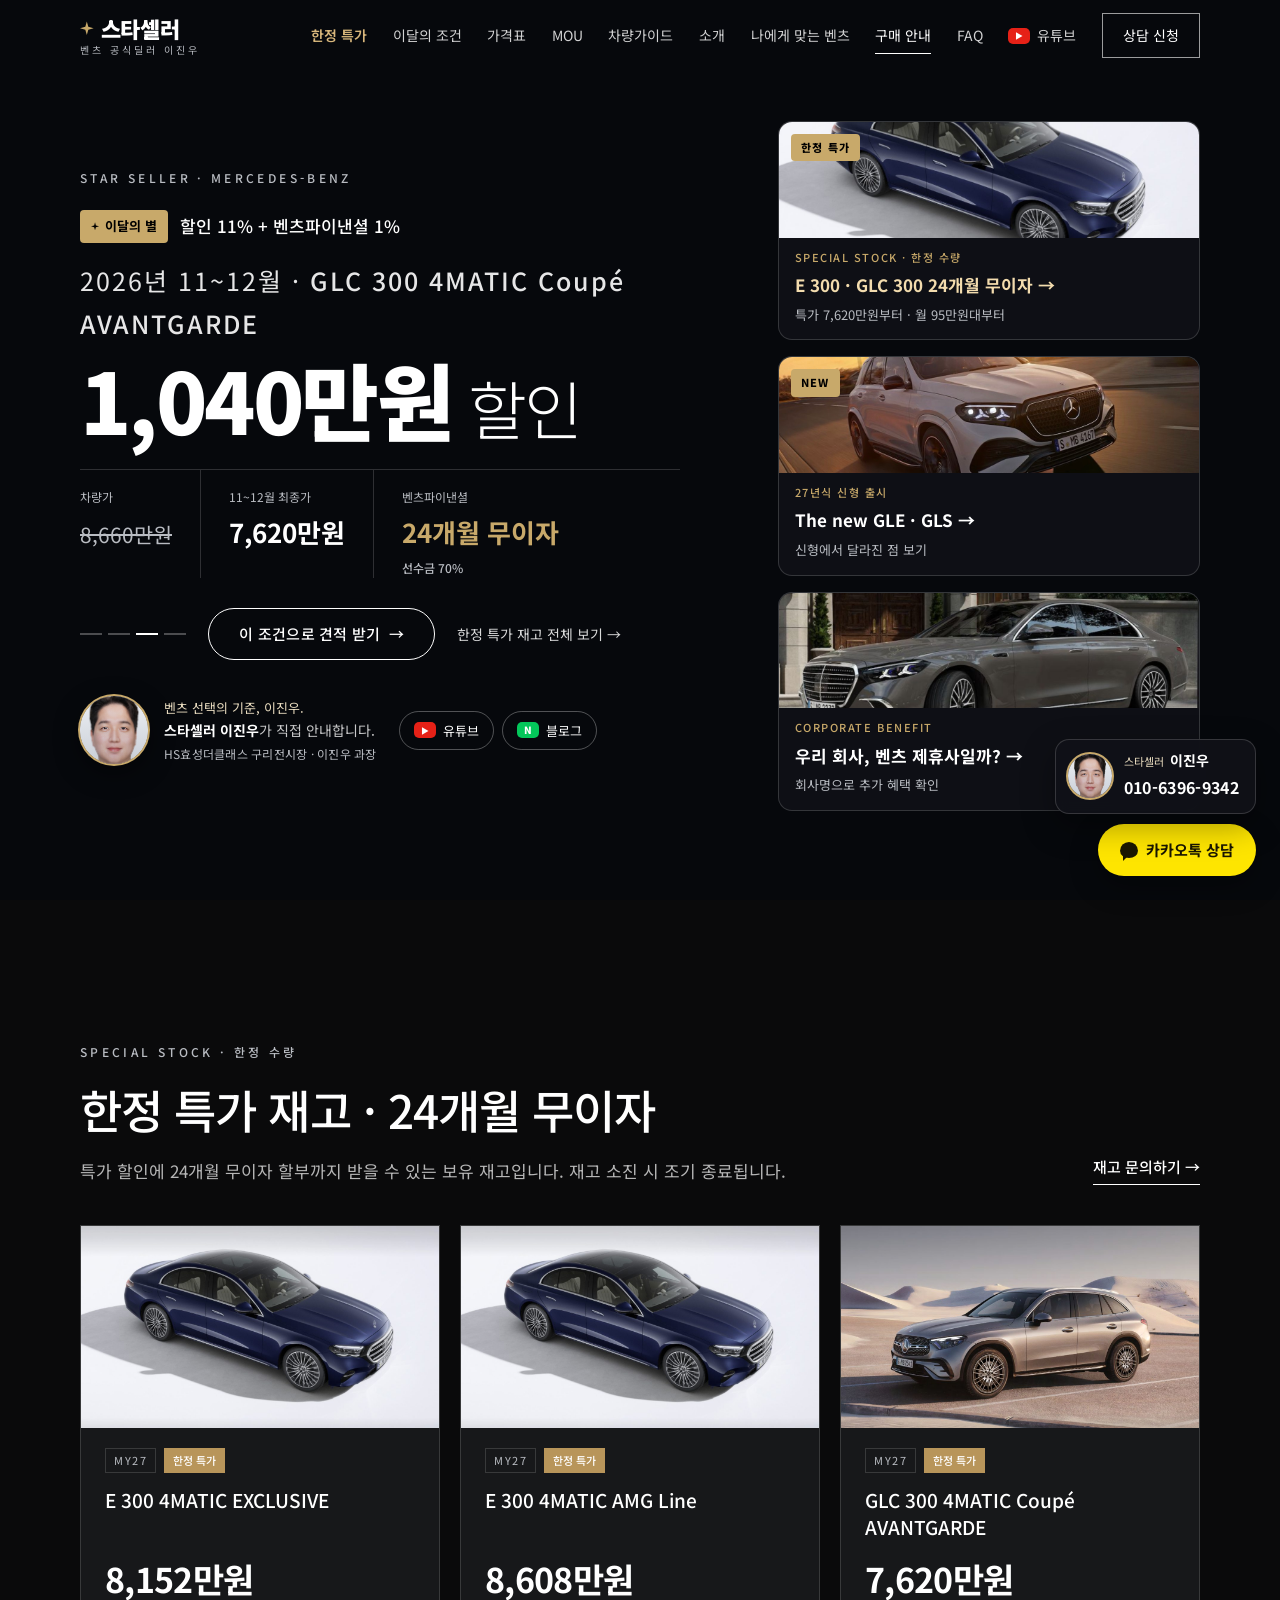
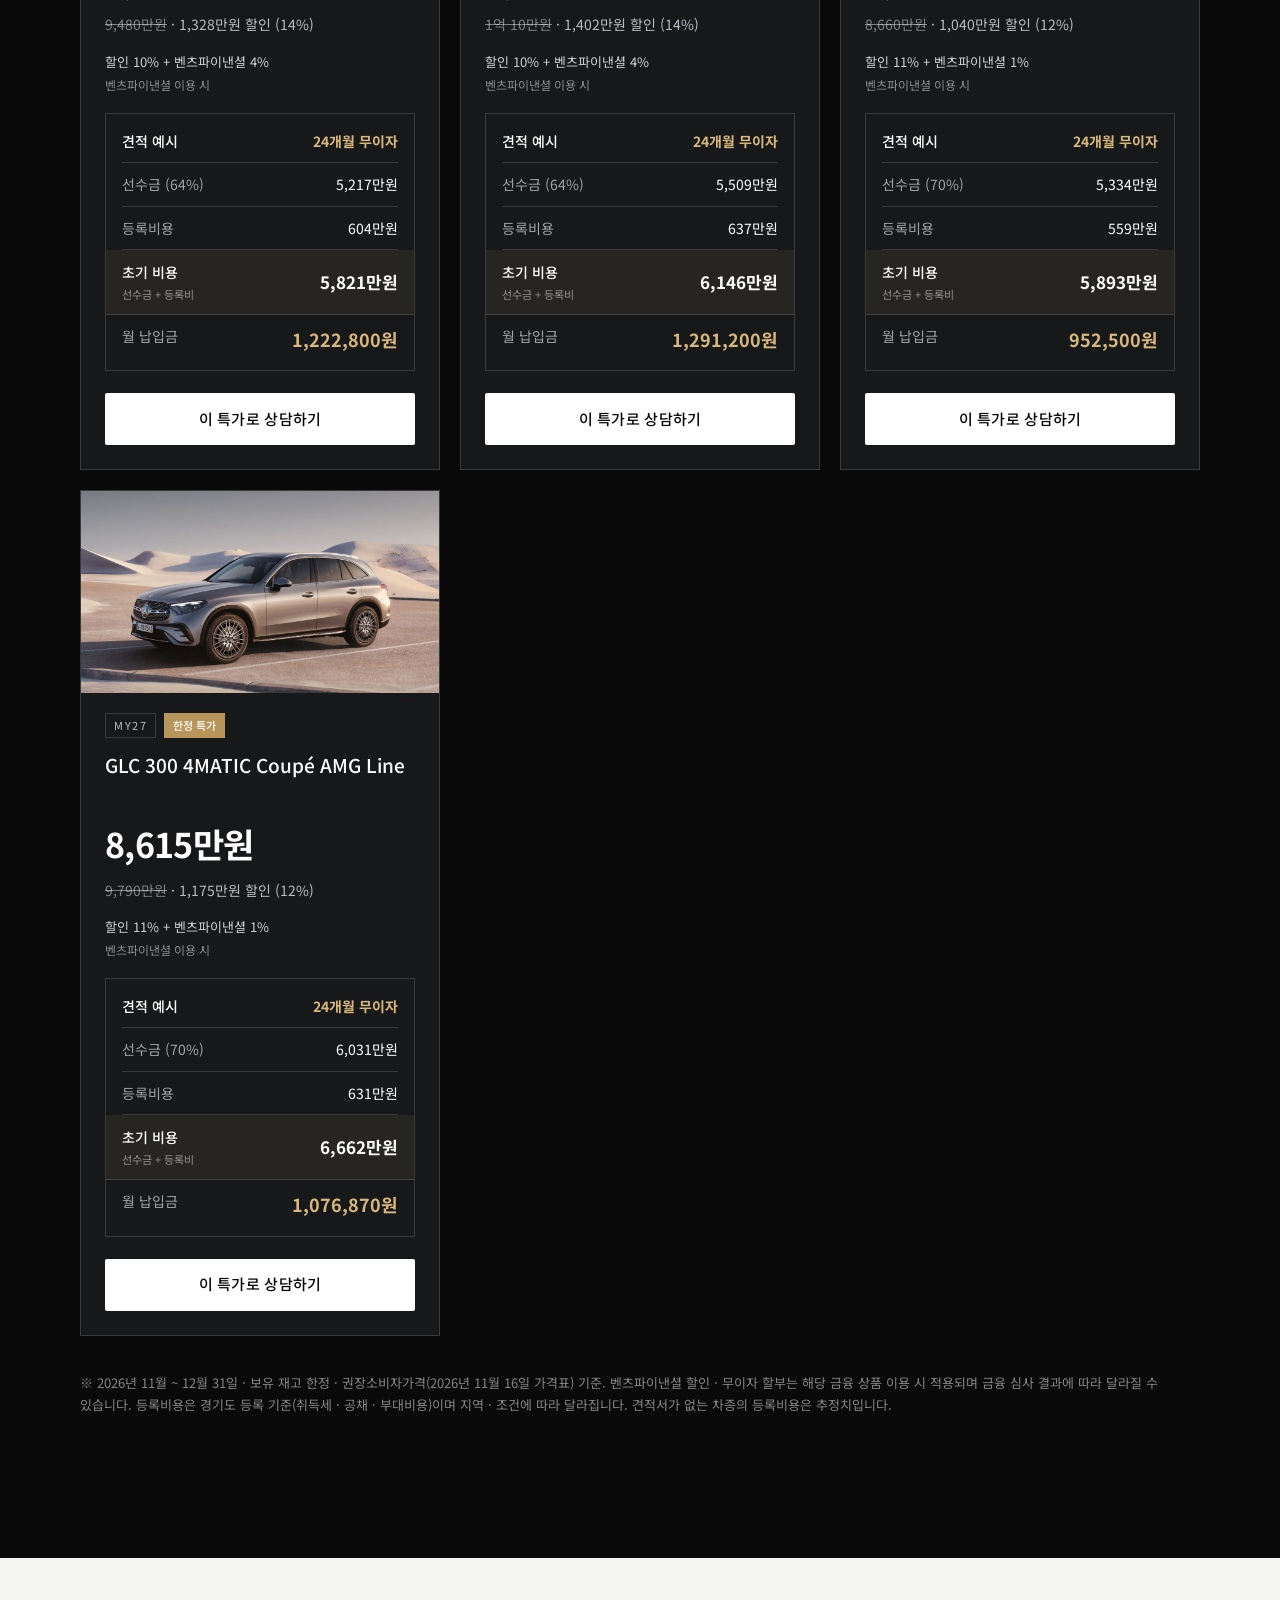
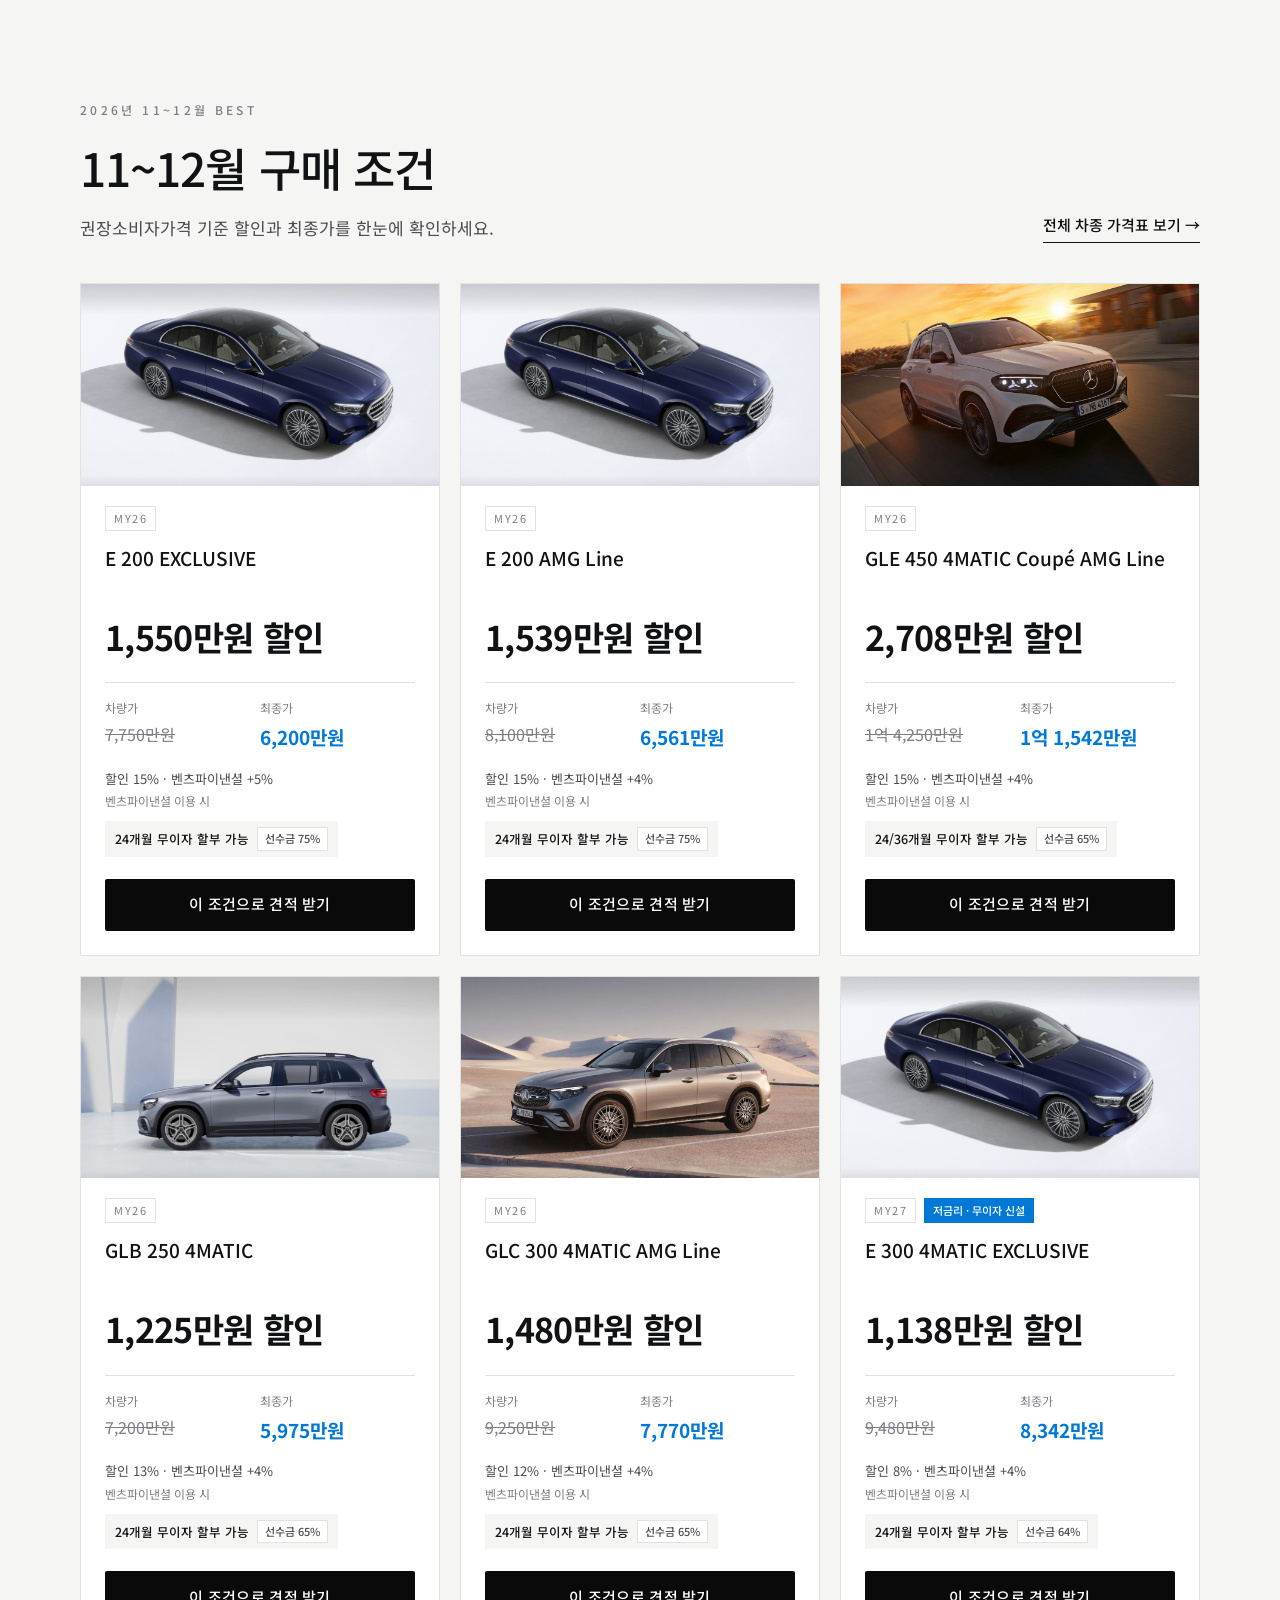
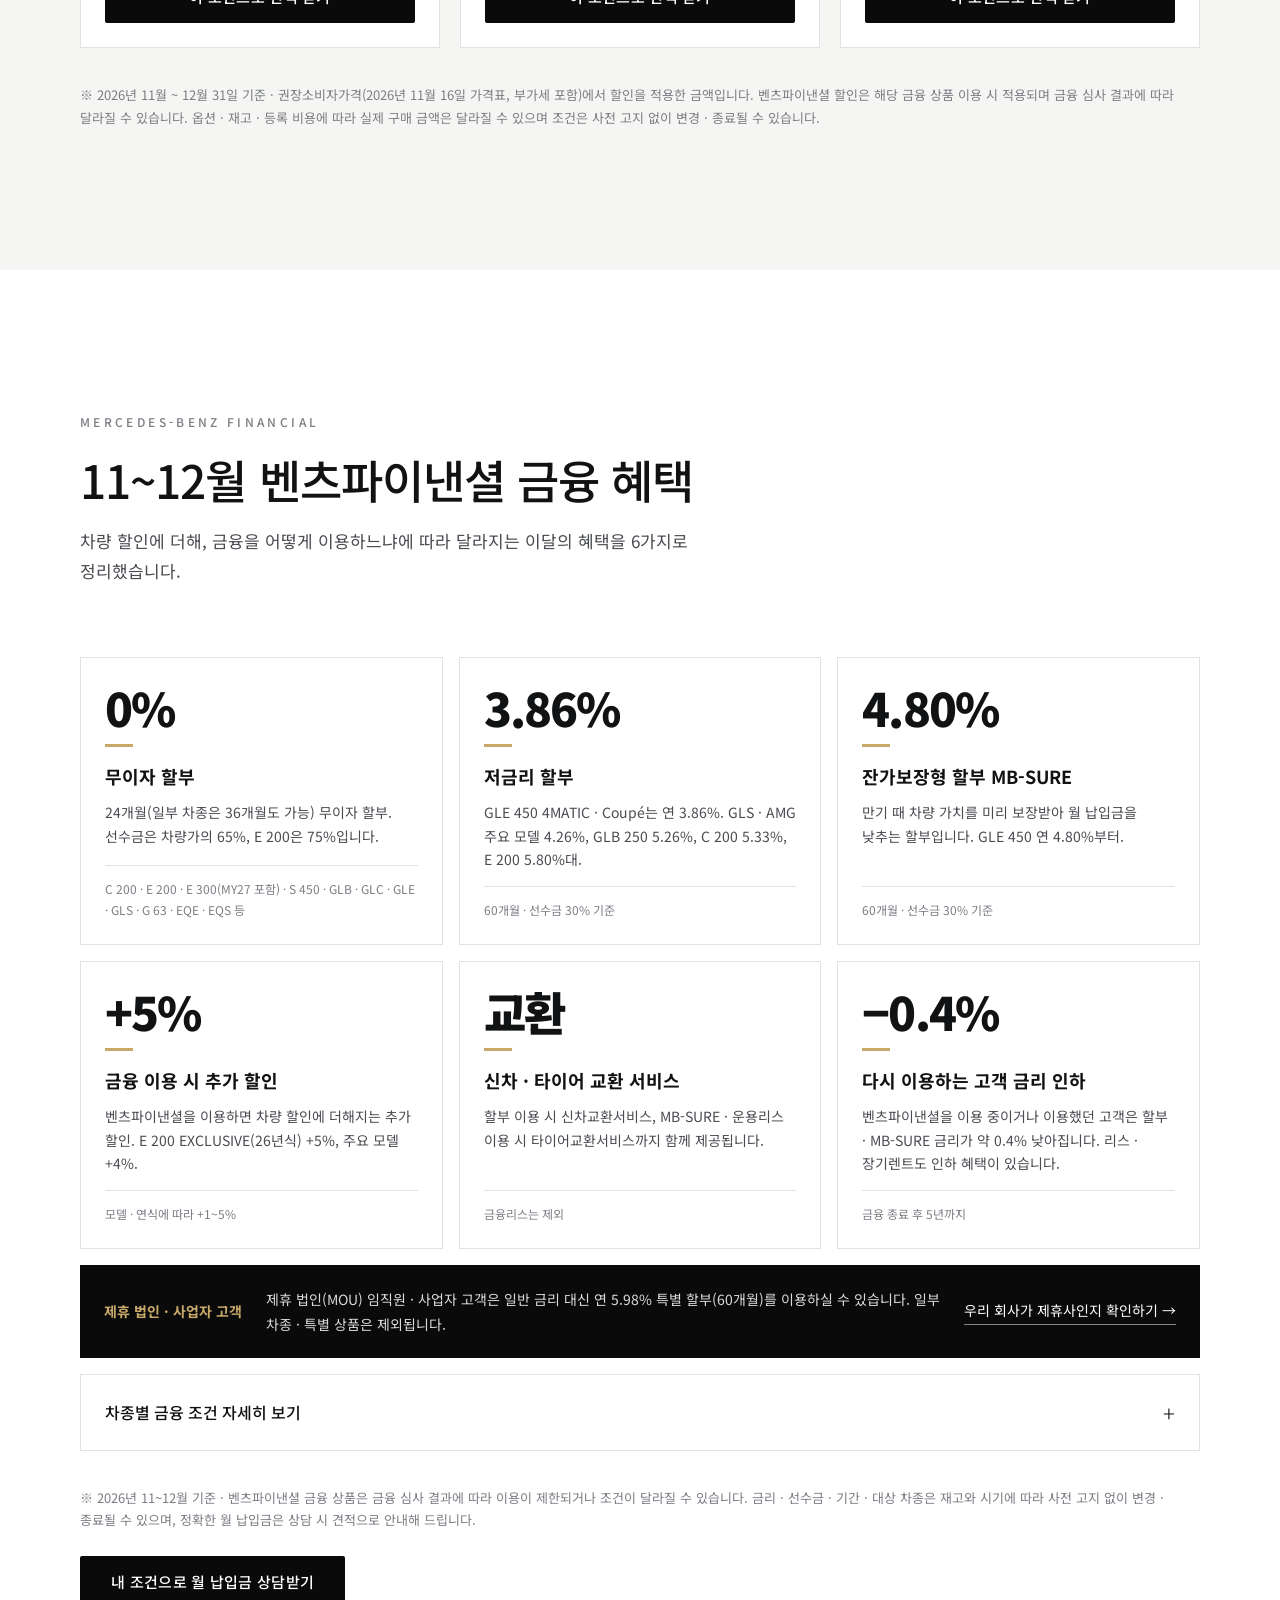
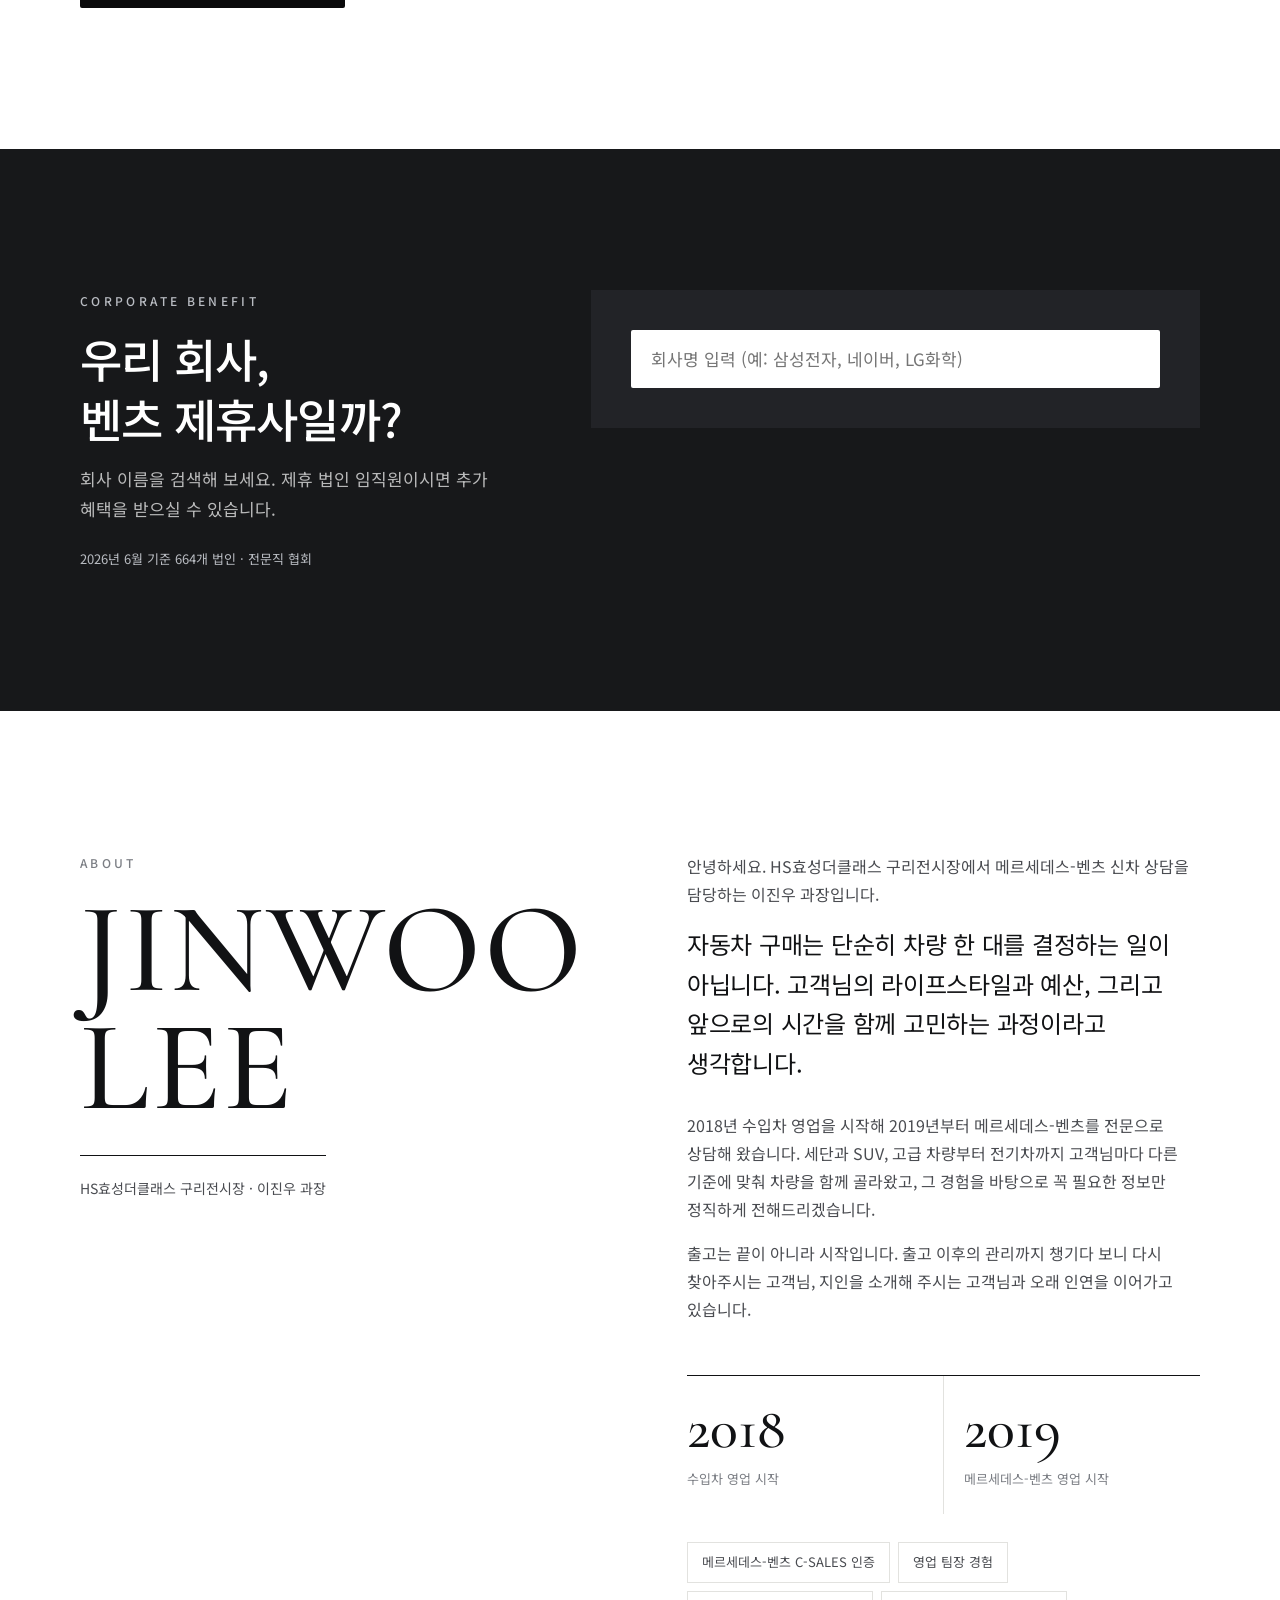
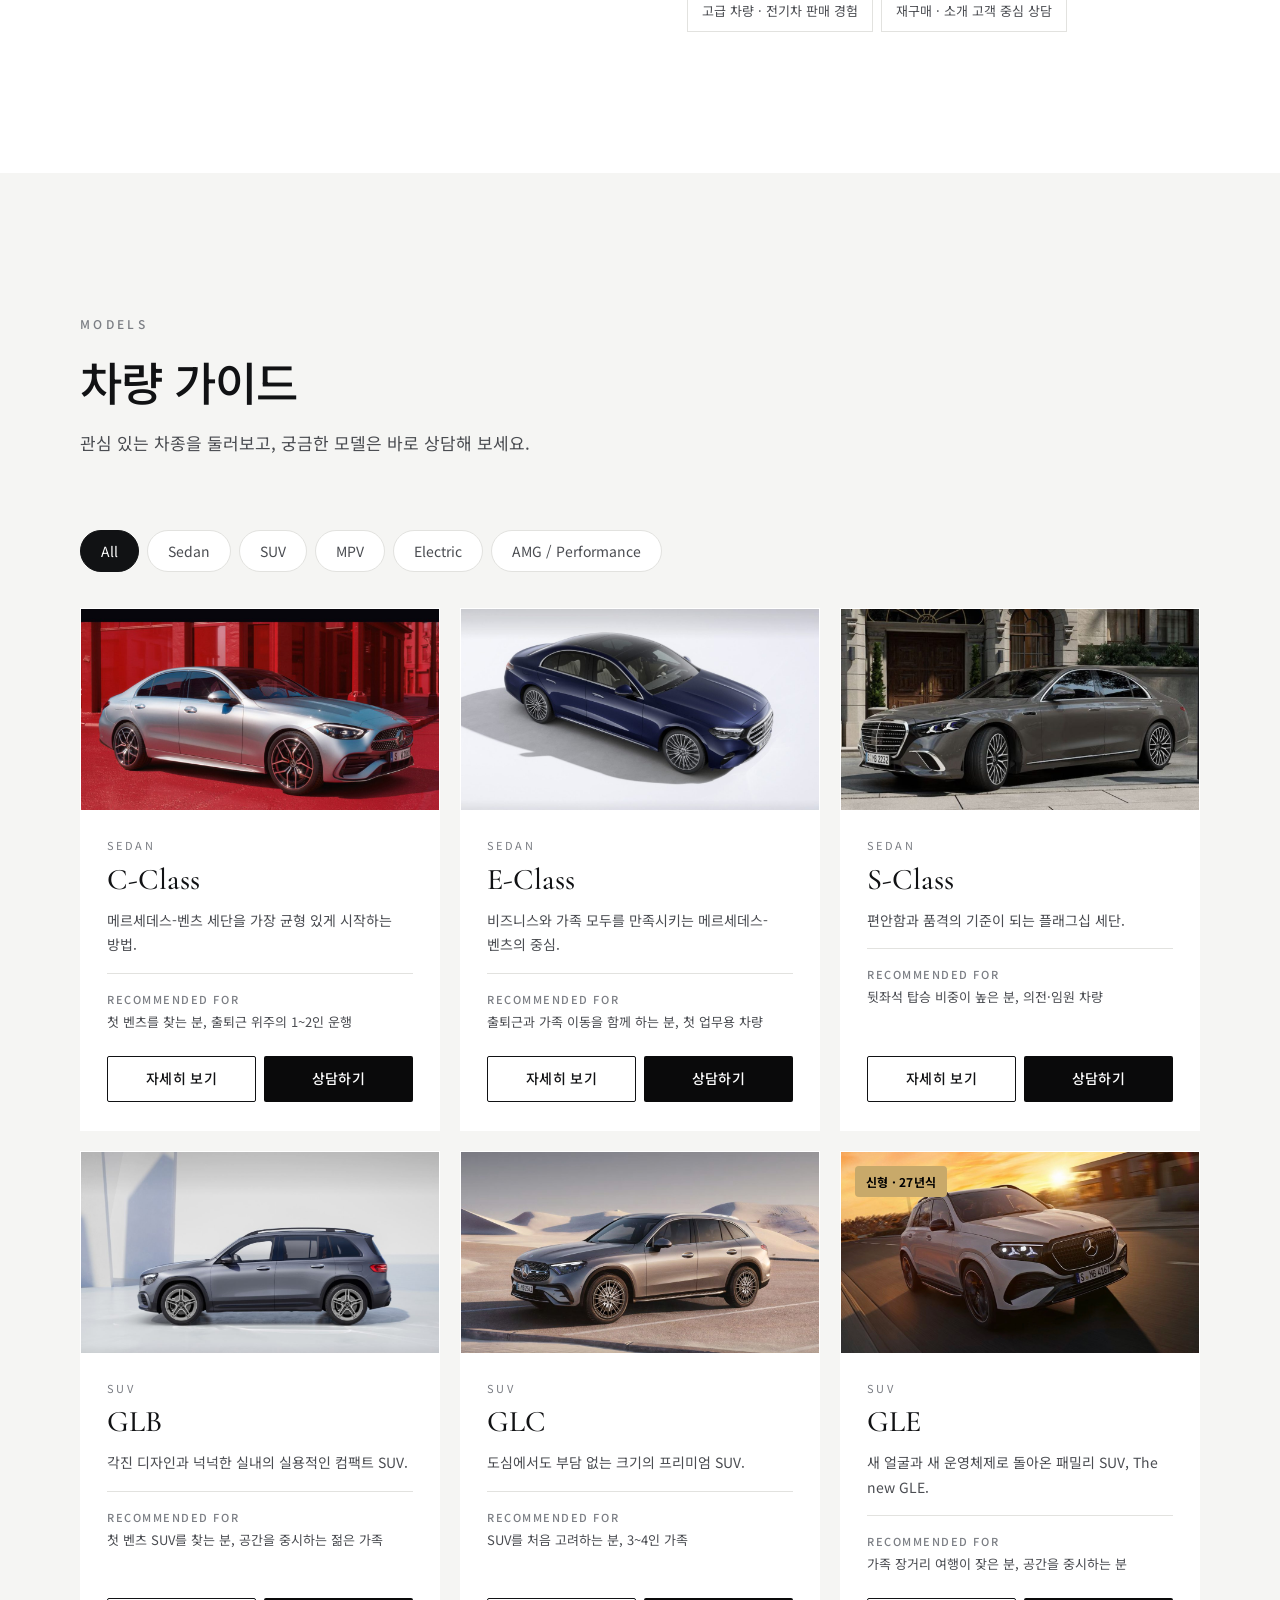
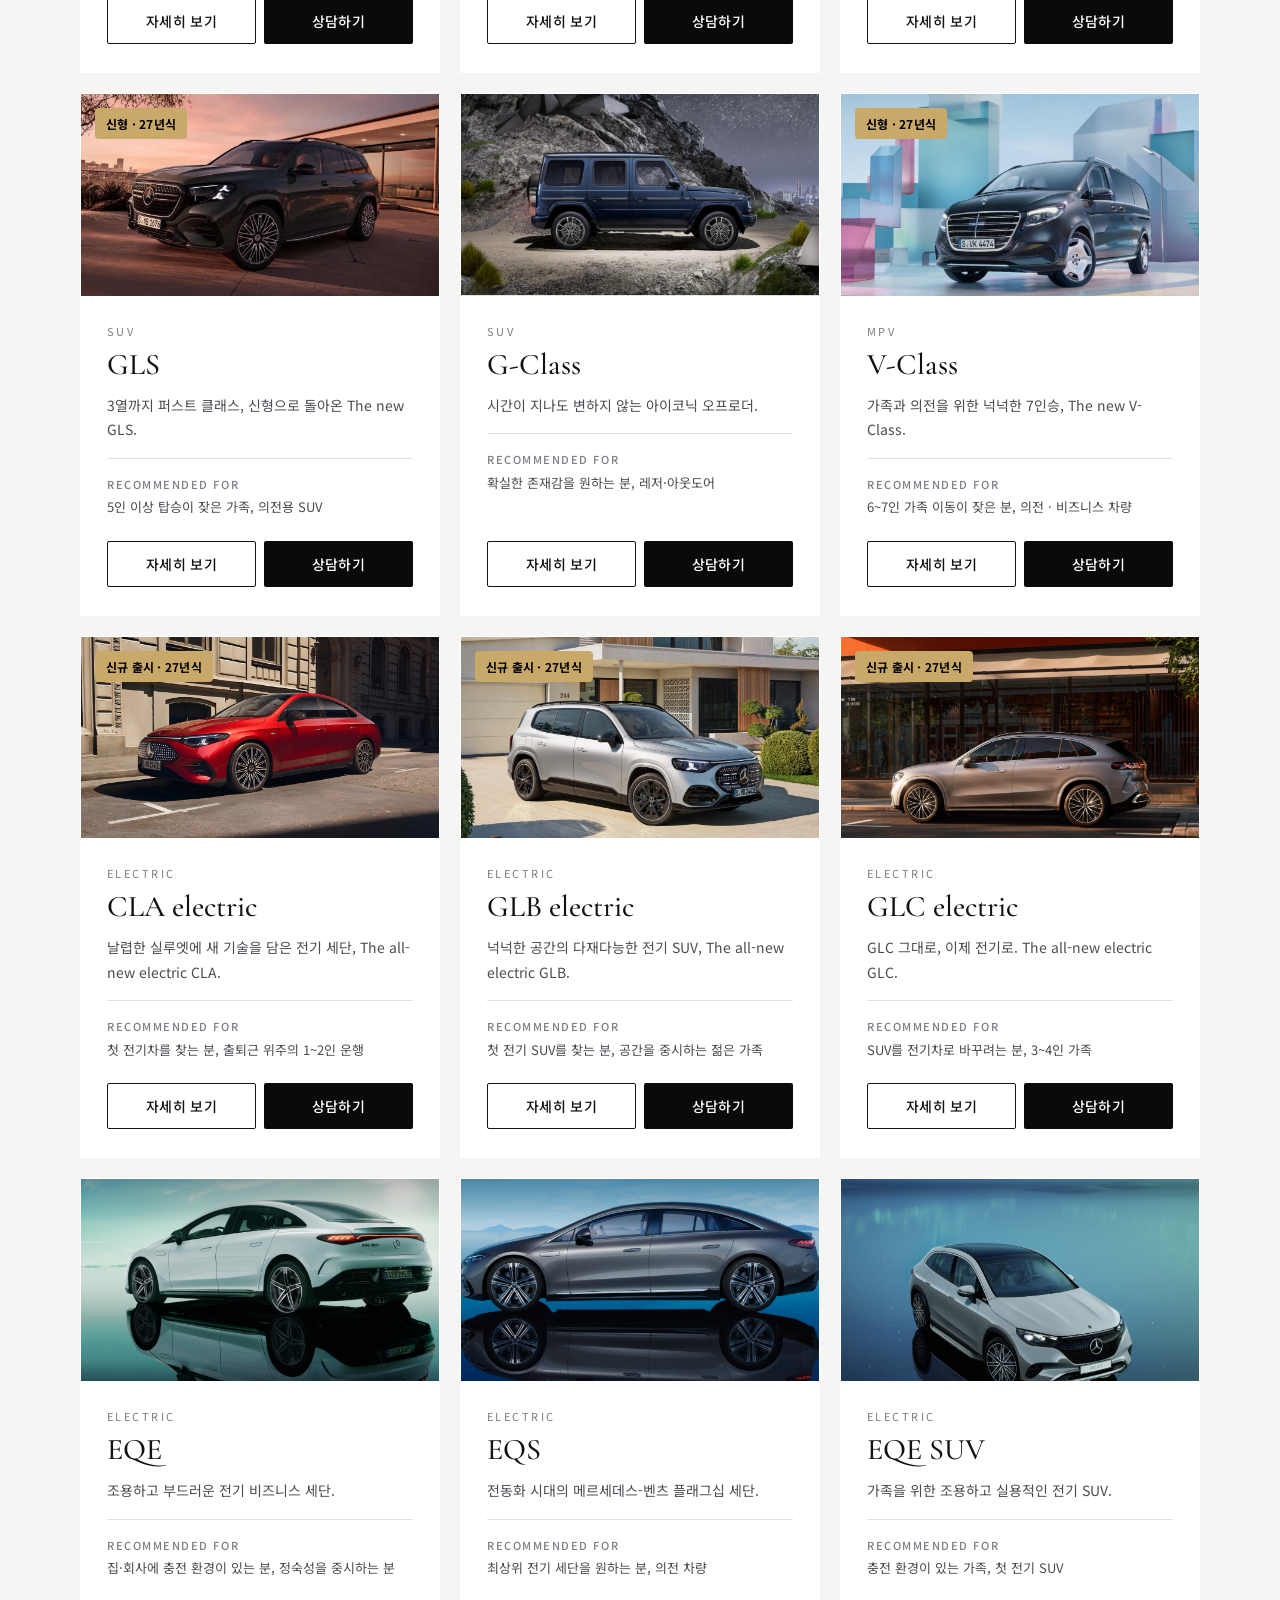
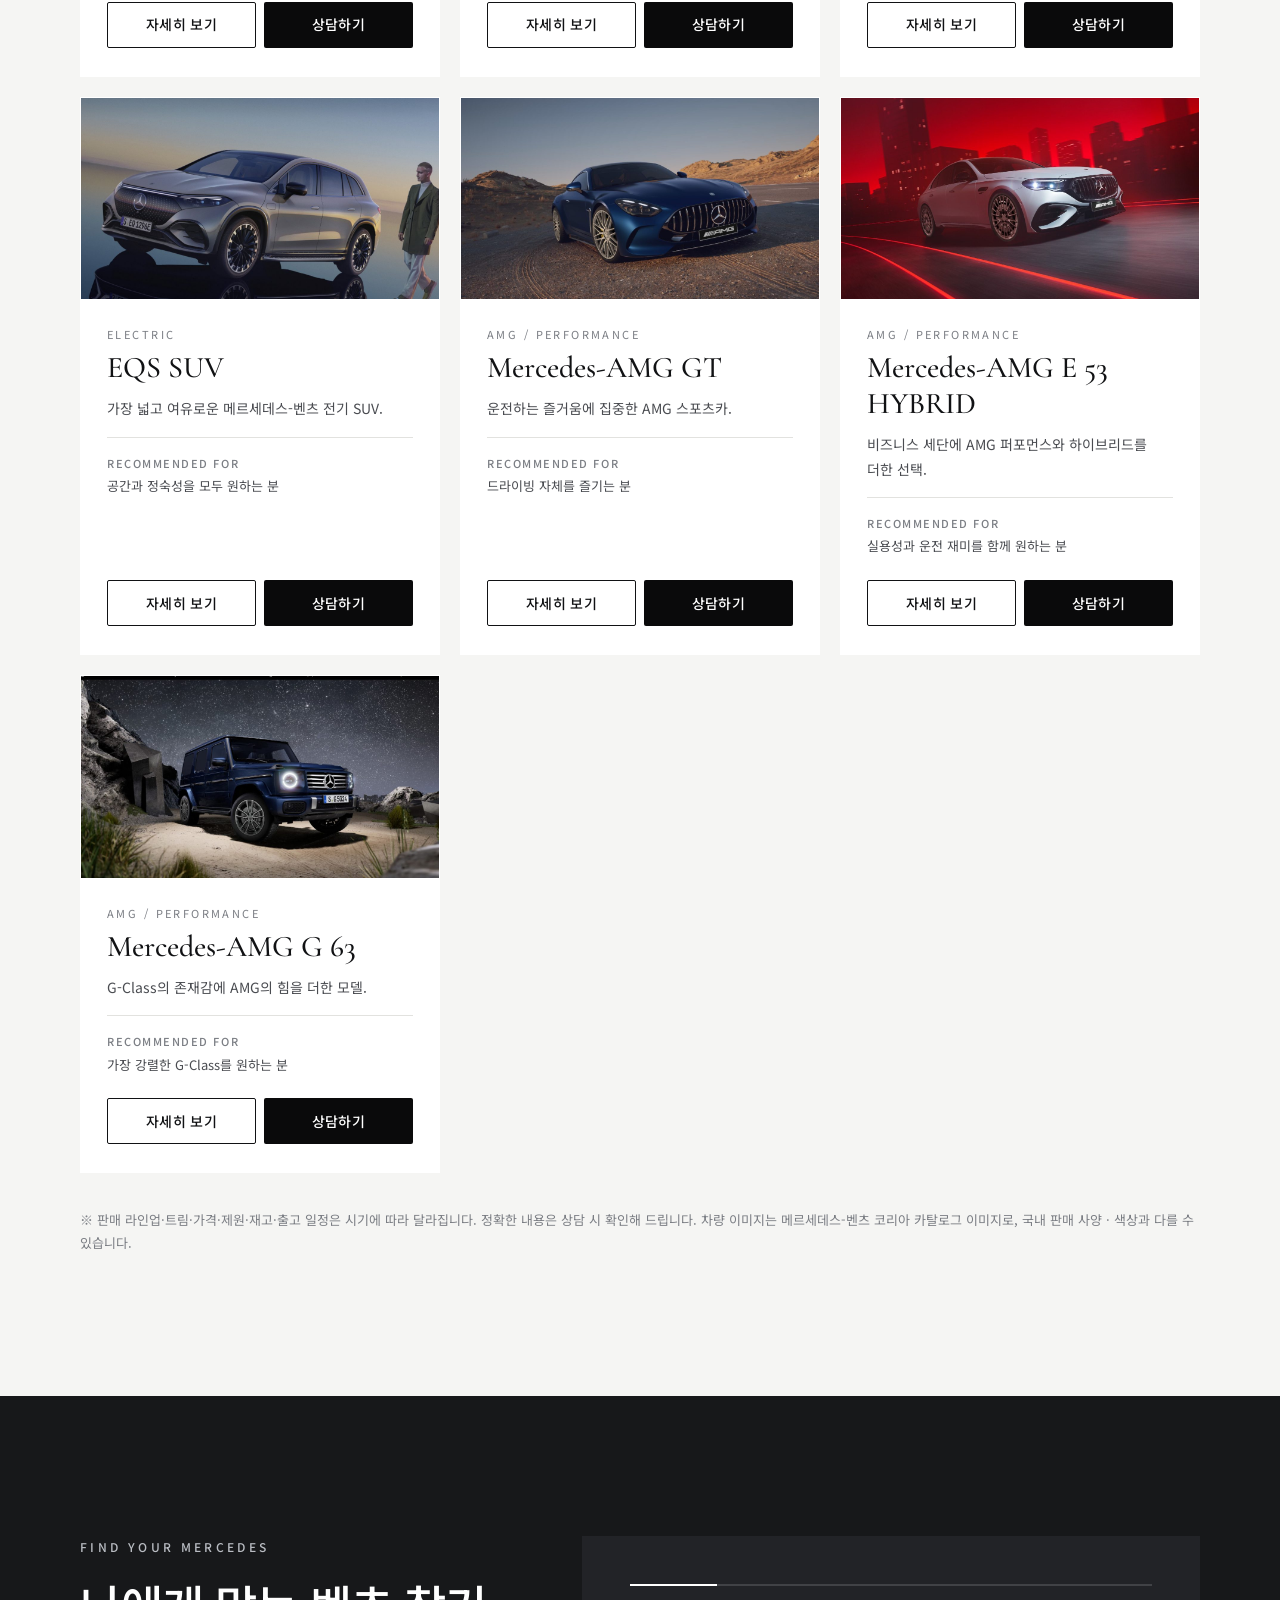
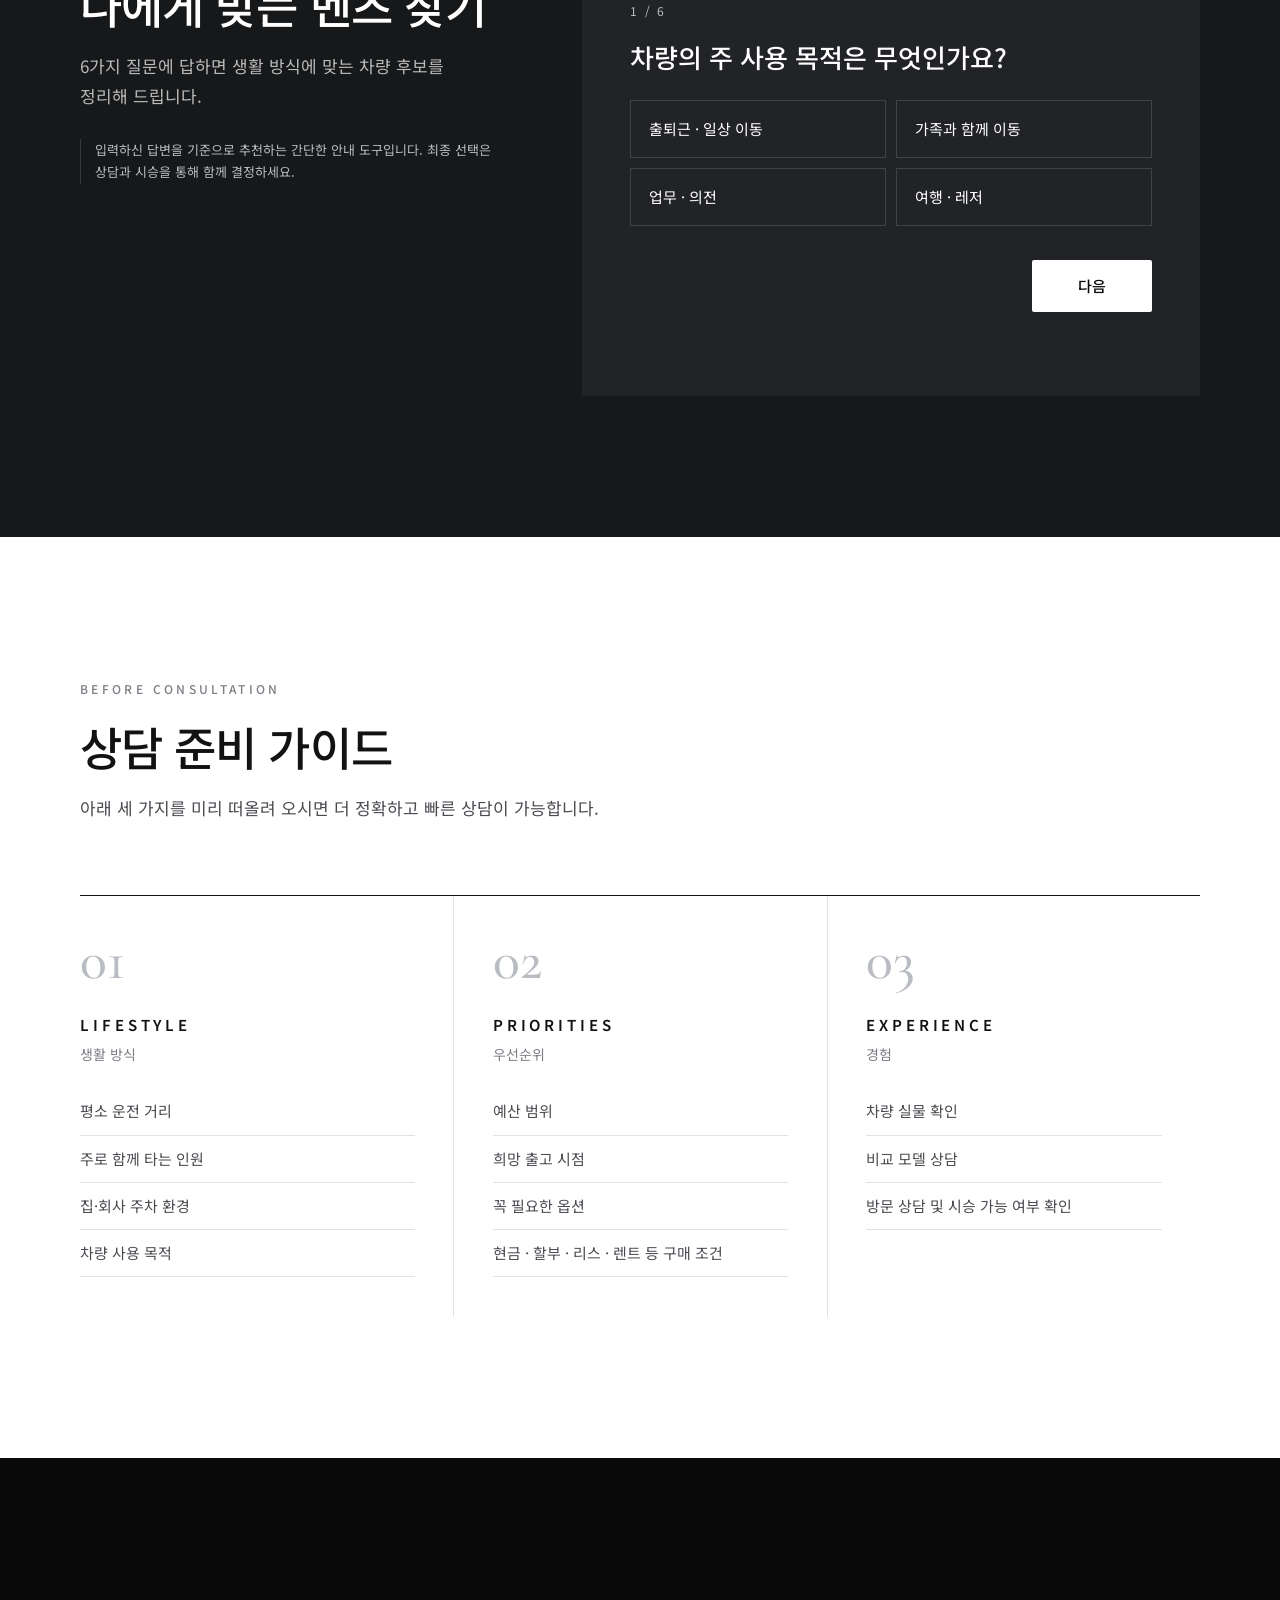
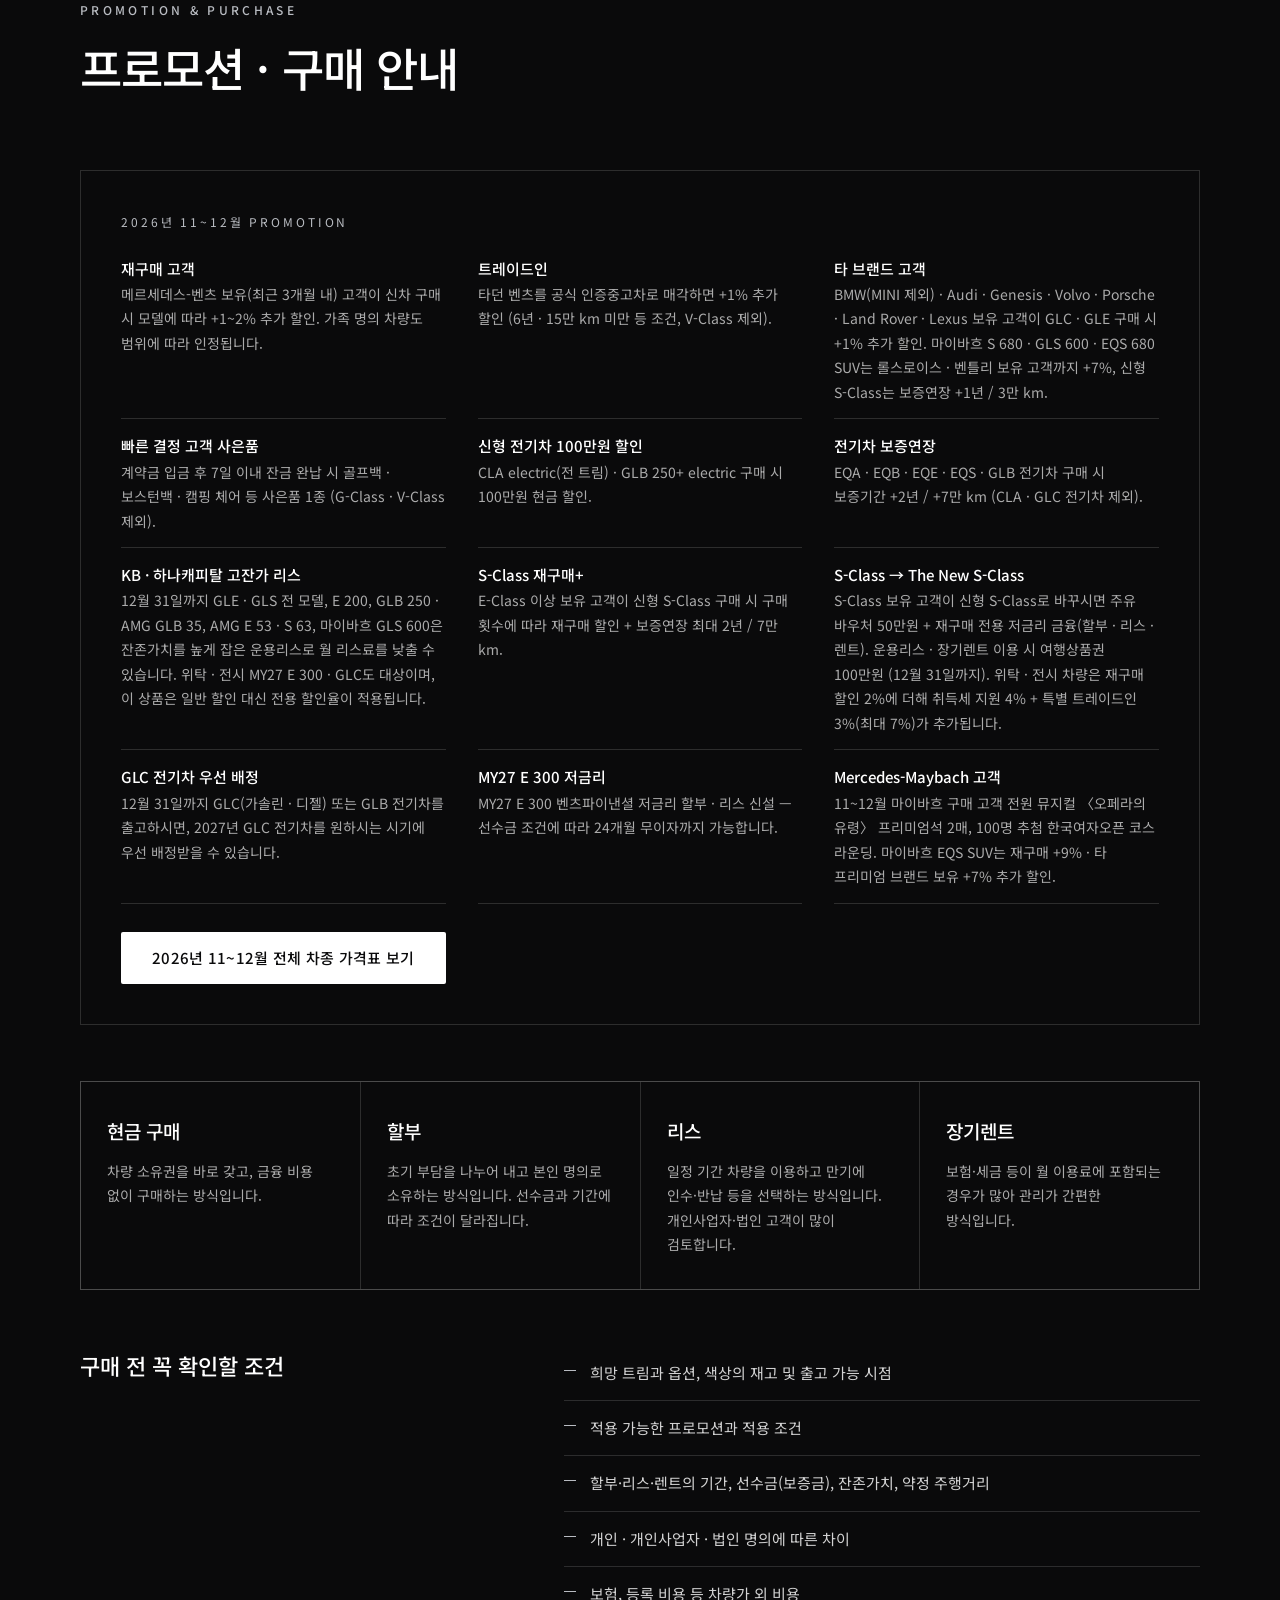
==== commit a0bd9ea2: "Fill Nov-Dec promotion gaps from the 2026-11-20 partner package - EV: KRW 1,000,000 cash discount on" ====
--- a/index.html
+++ b/index.html
@@ -36,8 +36,8 @@
   <link rel="preconnect" href="https://fonts.googleapis.com">
   <link rel="preconnect" href="https://fonts.gstatic.com" crossorigin>
   <link href="https://fonts.googleapis.com/css2?family=Cormorant+Garamond:wght@400;500;600&family=Noto+Sans+KR:wght@300;400;500;700;900&display=swap" rel="stylesheet">
-  <link rel="stylesheet" href="css/style.css?v=20261121">
-  <link rel="stylesheet" href="css/star.css?v=20261121">
+  <link rel="stylesheet" href="css/style.css?v=20261124a">
+  <link rel="stylesheet" href="css/star.css?v=20261124a">
 </head>
 <body>
 <a class="skip" href="#main">본문 바로가기</a>
@@ -587,13 +587,13 @@
   <a href="#contact" class="quickbar__main">상담 신청</a>
 </nav>
 
-<script src="js/config.js?v=20261121"></script>
-<script src="js/models.js?v=20261121"></script>
-<script src="js/pricing.js?v=20261121"></script>
-<script src="js/prices.js?v=20261121"></script>
-<script src="js/finance.js?v=20261121"></script>
-<script src="js/mou.js?v=20261121"></script>
-<script src="js/main.js?v=20261121"></script>
+<script src="js/config.js?v=20261124a"></script>
+<script src="js/models.js?v=20261124a"></script>
+<script src="js/pricing.js?v=20261124a"></script>
+<script src="js/prices.js?v=20261124a"></script>
+<script src="js/finance.js?v=20261124a"></script>
+<script src="js/mou.js?v=20261124a"></script>
+<script src="js/main.js?v=20261124a"></script>
 <script>
 /* 메인 화면 '이달의 별' — 가격표 데이터(js/pricing.js)를 그대로 읽어 자동으로 바뀝니다 */
 (function () {
